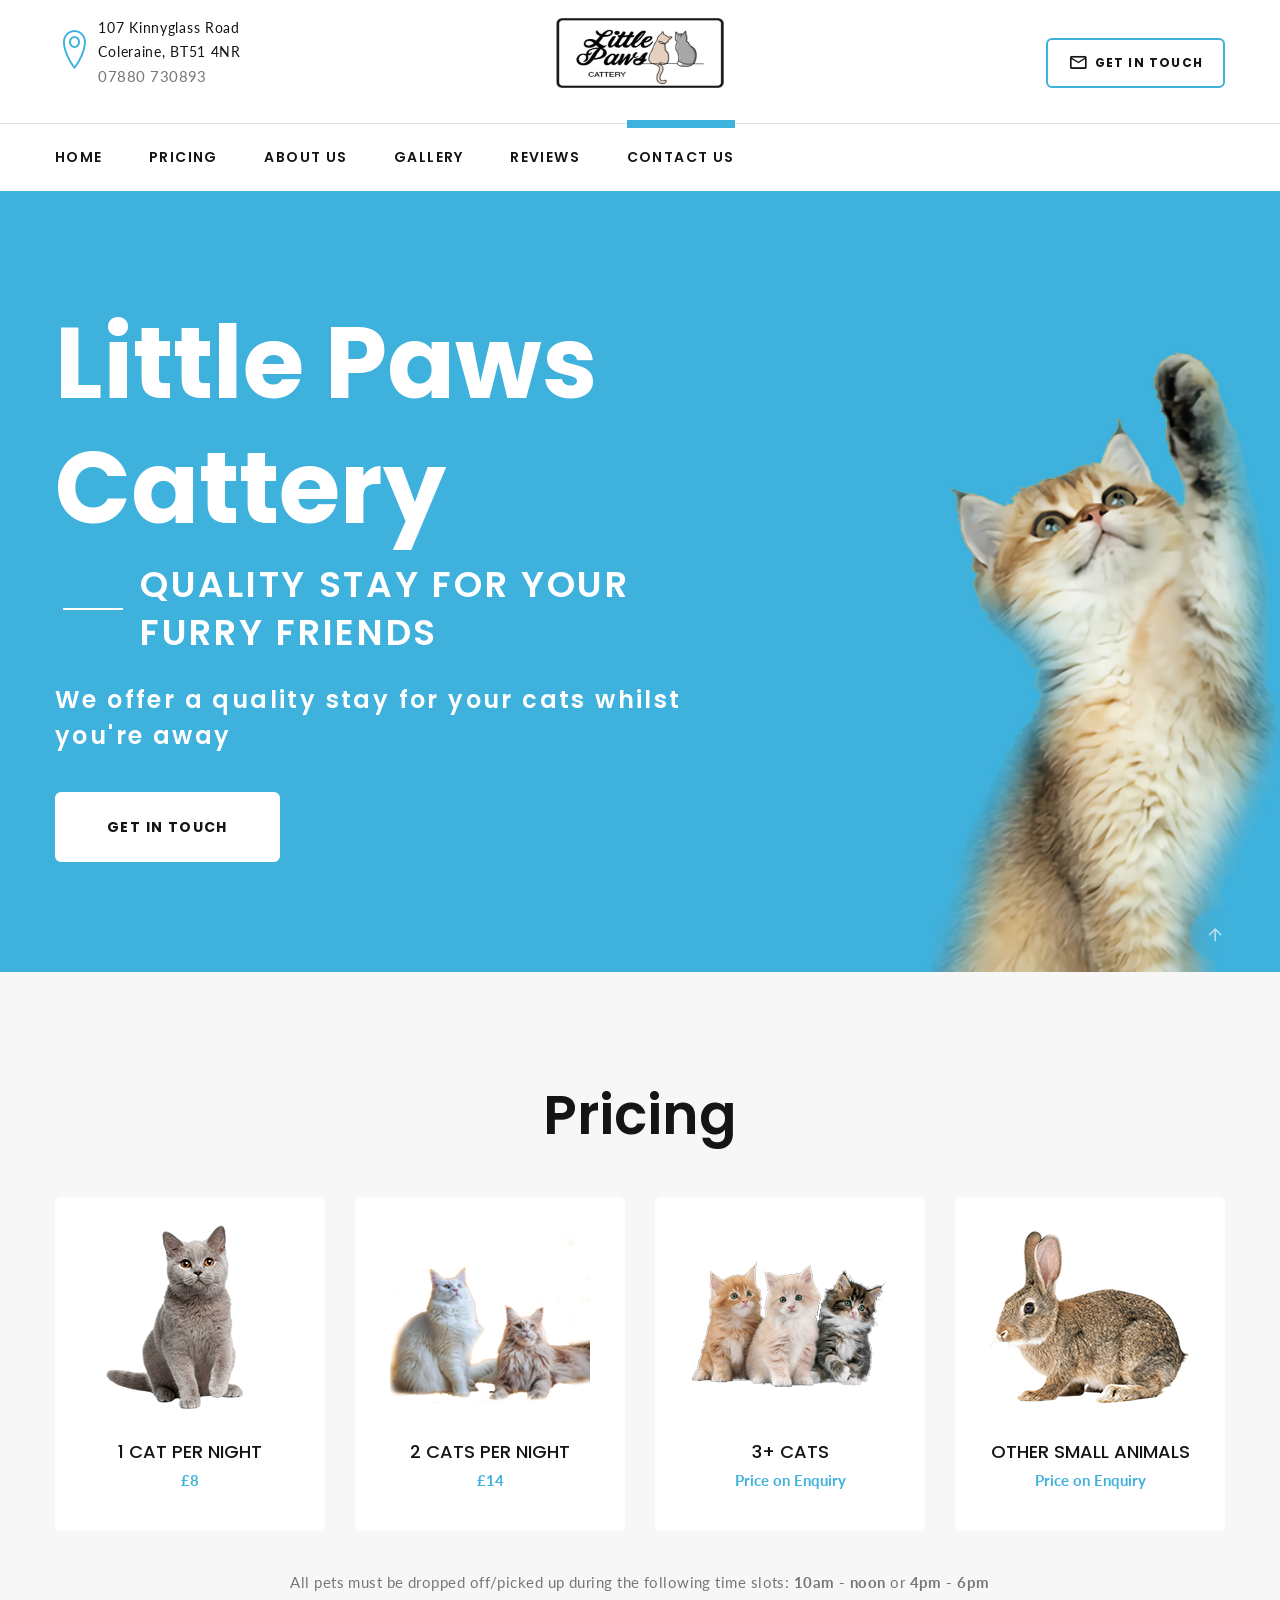
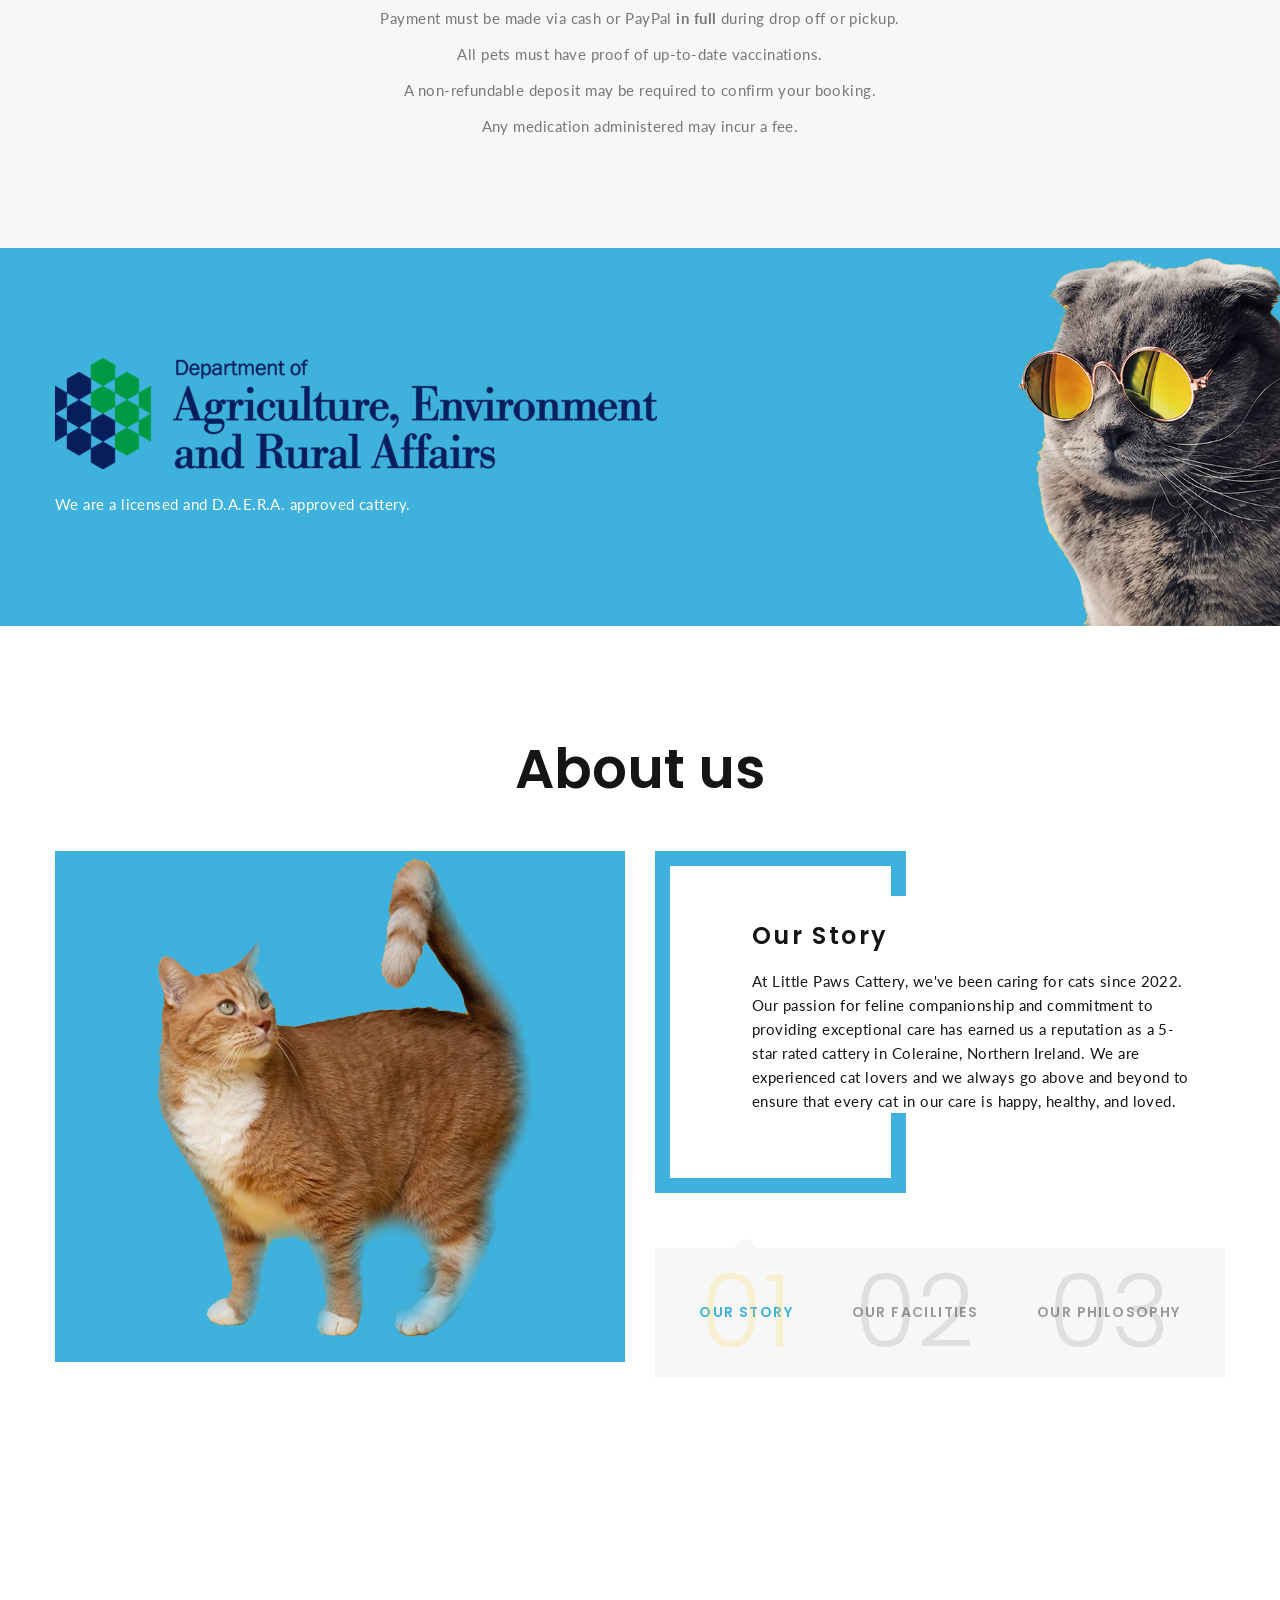
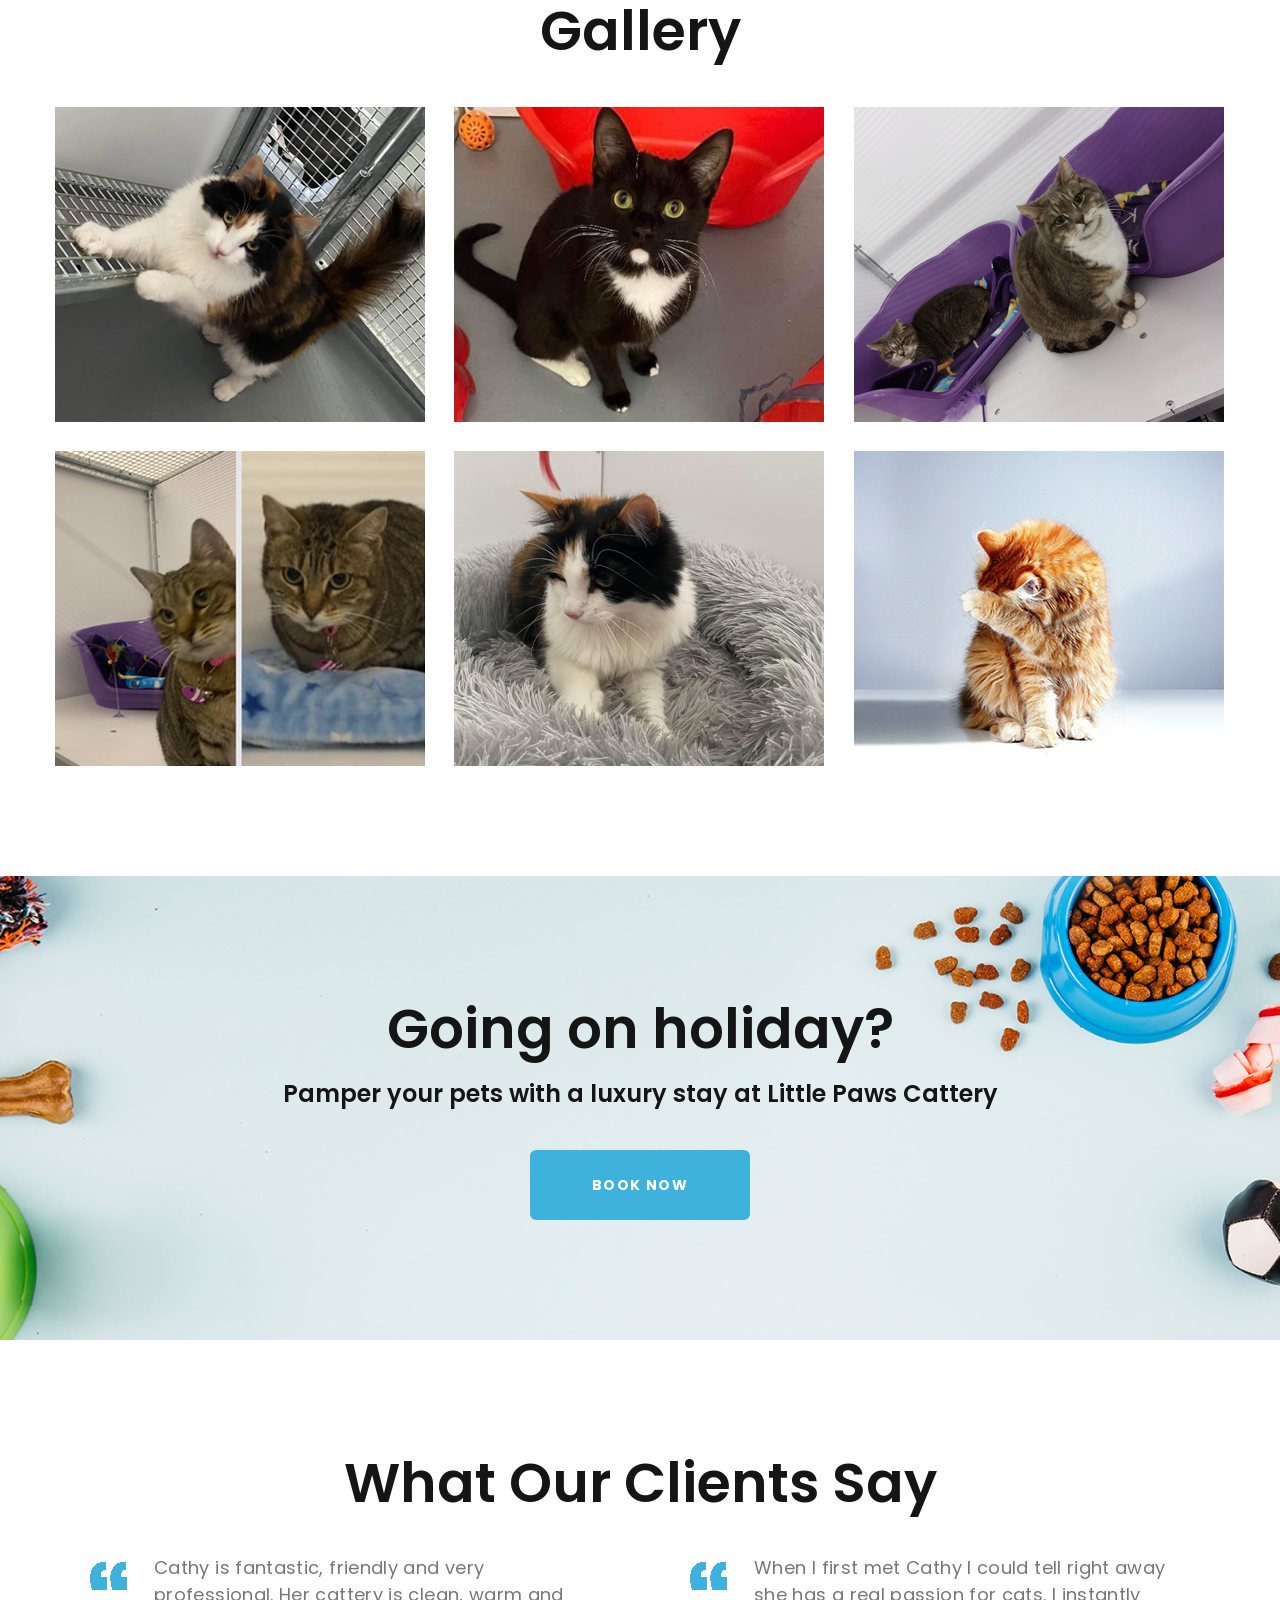
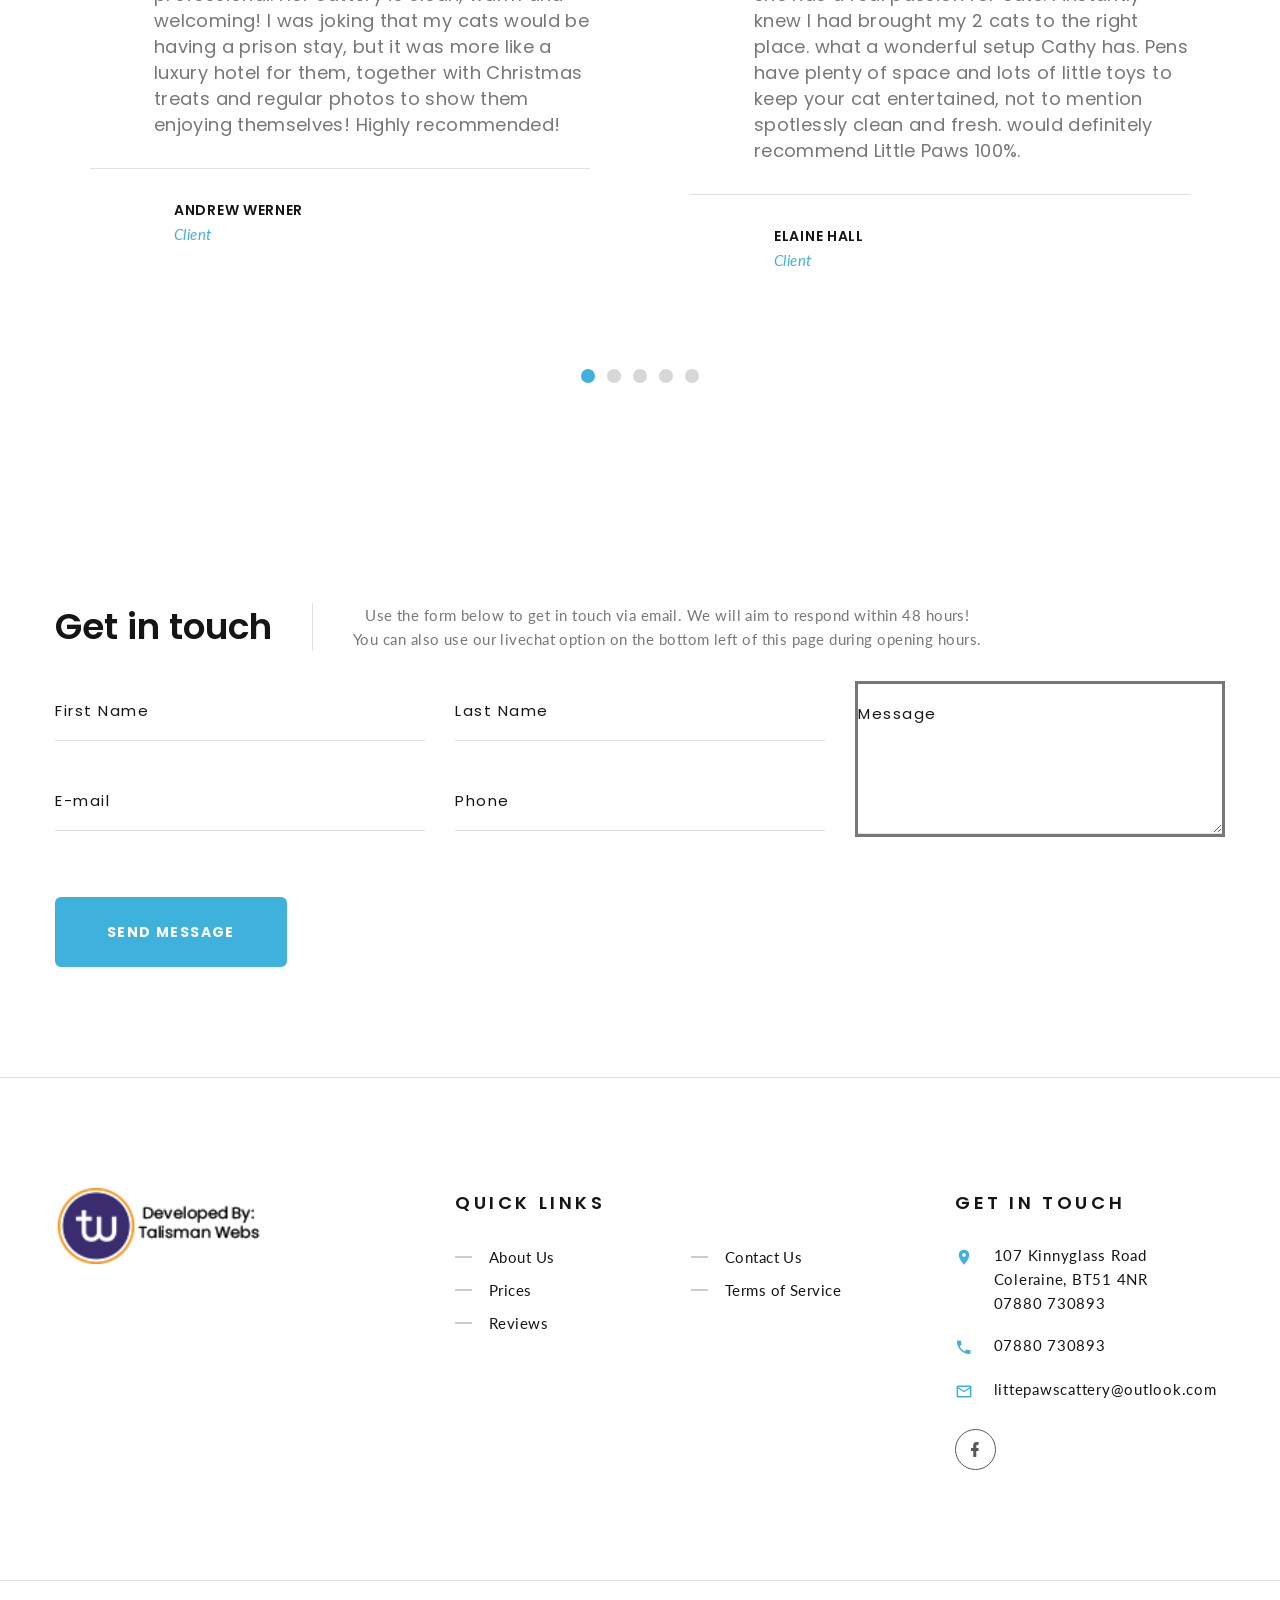
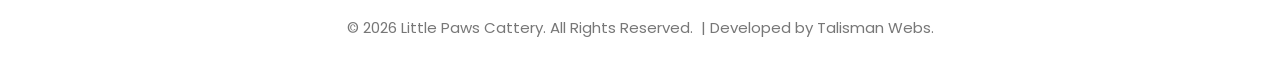
==== index.html @ 8f988a06 "Update 9.3 -Contact form field ID update" ====
<!DOCTYPE html>
<html class="wide wow-animation" lang="en">
  <head>
    
<!-- Google tag (gtag.js) -->
<script async src="https://www.googletagmanager.com/gtag/js?id=G-47FEMDTP4B"></script>
<script>
  window.dataLayer = window.dataLayer || [];
  function gtag(){dataLayer.push(arguments);}
  gtag('js', new Date());

  gtag('config', 'G-47FEMDTP4B');
</script>

    <title>Little Paws Cattery</title>
    <meta charset="utf-8">
    <meta name="viewport" content="width=device-width, height=device-height, initial-scale=1.0">
    <meta http-equiv="X-UA-Compatible" content="IE=edge">
    <link rel="icon" href="images/favicon.ico" type="image/x-icon">
    <link rel="stylesheet" type="text/css" href="//fonts.googleapis.com/css?family=Poppins:300,400,500,600,700,900%7CLato%7CKalam:300,400,700">
    <link rel="stylesheet" href="css/bootstrap.css">
    <link rel="stylesheet" href="css/fonts.css">
    <link rel="stylesheet" href="css/style.css">
  </head>
  <body>
    <div class="preloader">
      <div class="preloader-body">
        <div class="cssload-bell">
          <div class="cssload-circle">
            <div class="cssload-inner"></div>
          </div>
          <div class="cssload-circle">
            <div class="cssload-inner"></div>
          </div>
          <div class="cssload-circle">
            <div class="cssload-inner"></div>
          </div>
          <div class="cssload-circle">
            <div class="cssload-inner"></div>
          </div>
          <div class="cssload-circle">
            <div class="cssload-inner"></div>
          </div>
        </div>
      </div>
    </div>
    <div class="page">
      <!-- Page Header-->
      <header class="section page-header">
        <!-- RD Navbar-->
        <div class="rd-navbar-wrap">
          <nav class="rd-navbar rd-navbar-modern" data-layout="rd-navbar-fixed" data-sm-layout="rd-navbar-fixed" data-md-layout="rd-navbar-fixed" data-md-device-layout="rd-navbar-fixed" data-lg-layout="rd-navbar-static" data-lg-device-layout="rd-navbar-fixed" data-xl-layout="rd-navbar-static" data-xl-device-layout="rd-navbar-static" data-xxl-layout="rd-navbar-static" data-xxl-device-layout="rd-navbar-static" data-lg-stick-up-offset="100px" data-xl-stick-up-offset="120px" data-xxl-stick-up-offset="140px" data-lg-stick-up="true" data-xl-stick-up="true" data-xxl-stick-up="true">
            <div class="rd-navbar-collapse-toggle rd-navbar-fixed-element-1" data-rd-navbar-toggle=".rd-navbar-collapse"><span></span></div>
            <div class="rd-navbar-aside-outer">
              <div class="rd-navbar-aside">
                <div class="rd-navbar-collapse">
                  <div class="contacts-ruth">
                    <div class="unit unit-spacing-xs align-items-center">
                      <div class="unit-left"><span class="linear-icon icon linearicons-map-marker"></span></div>
                      <div class="unit-body"><a href="https://goo.gl/maps/FsLU5NF7rK2Vd9HG6">107 Kinnyglass Road<br/>Coleraine, BT51 4NR</a><br />07880 730893</div>
                    </div>
                  </div><a class="button button-primary-outline button-sm button-icon button-icon-left" href="#contactus"><span class="icon mdi mdi-email-outline icon-size-m"></span>Get in touch</a>
                </div>
                <!-- RD Navbar Panel-->
                <div class="rd-navbar-panel">
                  <!-- RD Navbar Toggle-->
                  <button class="rd-navbar-toggle" data-rd-navbar-toggle=".rd-navbar-nav-wrap"><span></span></button>
                  <!-- RD Navbar Brand-->
                  <div class="rd-navbar-brand"><a class="brand" href="index.html"><img class="brand-logo-dark" src="images/logo-default-336x120.png" alt="" width="168" height="60"/></a>
                  </div>
                </div>
                <div class="rd-navbar-button"><a class="button button-primary-outline button-sm button-icon button-icon-left" href="#contactus"><span class="icon mdi mdi-email-outline icon-size-m"></span>Get in touch</a></div>
              </div>
            </div>
            <div class="rd-navbar-main-outer">
              <div class="rd-navbar-main">
                <div class="rd-navbar-nav-wrap">
                  <!-- RD Navbar Nav-->
                  <ul class="rd-navbar-nav">
                    <li class="rd-nav-item active"><a class="rd-nav-link" href="#">Home</a>
                    </li>
                    <li class="rd-nav-item"><a class="rd-nav-link" href="#pricing">Pricing</a>
                    </li>
                    <li class="rd-nav-item"><a class="rd-nav-link" href="#aboutus">About Us</a>
                    </li>
                    <li class="rd-nav-item"><a class="rd-nav-link" href="#gallery">Gallery</a>
                    </li>
                    <li class="rd-nav-item"><a class="rd-nav-link" href="#reviews">Reviews</a>
                    </li>
                    <li class="rd-nav-item"><a class="rd-nav-link" href="#contactus">Contact Us</a>
                    </li>
                  </ul>
                </div>
              </div>
            </div>
          </nav>
        </div>
      </header>
      <!-- Main screen-->
      <section class="section section-xxl bg-primary context-dark bg-position-1 bg-ovrlay" style="background-image: url('images/home-bg-1.jpg')" id="home">
        <div class="container">
          <div class="row justify-content-start">
            <div class="col-xl-7 col-md-8 text-start">
              <h1 class="lt-spacing-normal" data-caption-animate="fadeInLeft" data-caption-delay="100">Little Paws Cattery</h1>
              <h3 class="lt-spacing-75 offset-top-10 text-transform-uppercase heading-devider">Quality stay for your furry friends</h3>
              <h4 class="lt-spacing-100 offset-top-25 fw-regular" data-caption-animate="fadeInLeft" data-caption-delay="400">We offer a quality stay for your cats whilst you're away</h4>
              <div class="button-wrap" data-caption-animate="fadeInLeft" data-caption-delay="550"><a class="button button-lg button-primary" href="#contactus">Get In Touch</a></div>
            </div>
          </div>
        </div>
      </section>
      <!-- New products-->
      <!-- <section class="section section-xl section-last bg-gray-1" id="services">
        <div class="container">
          <h2 class="inset-sm-20 inset-xl-50">What we offer</h2>
          <div class="row row-50">
            <div class="col-sm-6 col-md-4">
              <article class="box-icon-classic text-sm-left">
                <div class="unit flex-column flex-sm-row flex-md-column flex-xl-row">
                  <div class="unit-left">
                    <div class="box-icon-classic-icon"><img src="images/icon-01-50x50.png" alt="" width="50" height="50"/>
                    </div>
                  </div>
                  <div class="unit-body">
                    <h4 class="box-icon-classic-title"><a href="#">Service 1</a></h4>
                    <p class="box-icon-classic-text">The description for this service will be placed in here.</p>
                  </div>
                </div>
              </article>
            </div>
            <div class="col-sm-6 col-md-4">
              <article class="box-icon-classic text-sm-left">
                <div class="unit flex-column flex-sm-row flex-md-column flex-xl-row">
                  <div class="unit-left">
                    <div class="box-icon-classic-icon"><img src="images/icon-02-50x42.png" alt="" width="50" height="42"/>
                    </div>
                  </div>
                  <div class="unit-body">
                    <h4 class="box-icon-classic-title"><a href="#">Service 2</a></h4>
                    <p class="box-icon-classic-text">The description for this service will be placed in here.</p>
                  </div>
                </div>
              </article>
            </div>
            <div class="col-sm-6 col-md-4">
              <article class="box-icon-classic text-sm-left">
                <div class="unit flex-column flex-sm-row flex-md-column flex-xl-row">
                  <div class="unit-left">
                    <div class="box-icon-classic-icon"><img src="images/icon-03-48x50.png" alt="" width="48" height="50"/>
                    </div>
                  </div>
                  <div class="unit-body">
                    <h4 class="box-icon-classic-title"><a href="#">Service 3</a></h4>
                    <p class="box-icon-classic-text">The description for this service will be placed in here.</p>
                  </div>
                </div>
              </article>
            </div>
            <div class="col-sm-6 col-md-4">
              <article class="box-icon-classic text-sm-left">
                <div class="unit flex-column flex-sm-row flex-md-column flex-xl-row">
                  <div class="unit-left">
                    <div class="box-icon-classic-icon"><img src="images/icon-04-42x50.png" alt="" width="42" height="50"/>
                    </div>
                  </div>
                  <div class="unit-body">
                    <h4 class="box-icon-classic-title"><a href="#">Service 4</a></h4>
                    <p class="box-icon-classic-text">The description for this service will be placed in here.</p>
                  </div>
                </div>
              </article>
            </div>
            <div class="col-sm-6 col-md-4">
              <article class="box-icon-classic text-sm-left">
                <div class="unit flex-column flex-sm-row flex-md-column flex-xl-row">
                  <div class="unit-left">
                    <div class="box-icon-classic-icon"><img src="images/icon-05-42x50.png" alt="" width="42" height="50"/>
                    </div>
                  </div>
                  <div class="unit-body">
                    <h4 class="box-icon-classic-title"><a href="#">Service 5</a></h4>
                    <p class="box-icon-classic-text">The description for this service will be placed in here.</p>
                  </div>
                </div>
              </article>
            </div>
            <div class="col-sm-6 col-md-4">
              <article class="box-icon-classic text-sm-left">
                <div class="unit flex-column flex-sm-row flex-md-column flex-xl-row">
                  <div class="unit-left">
                    <div class="box-icon-classic-icon"><img src="images/icon-06-50x44.png" alt="" width="50" height="44"/>
                    </div>
                  </div>
                  <div class="unit-body">
                    <h4 class="box-icon-classic-title"><a href="#">Service 6</a></h4>
                    <p class="box-icon-classic-text">The description for this service will be placed in here.</p>
                  </div>
                </div>
              </article>
            </div>
          </div>
        </div>
      </section> -->
      <section class="section section-xxl bg-gray-1" id="pricing">
        <div class="container">
          <h2 class="wow fadeScale">Pricing</h2>
          <!-- Owl Carousel-->
          <div class="owl-carousel owl-style-9" data-items="1" data-sm-items="2" data-md-items="3" data-lg-items="4" data-margin="30" data-dots="true">
            <!-- Product-->
            <article class="product">
              <div class="product-body">
                <div class="product-figure"><img src="images/product-01-200x200.png" alt="" width="200" height="200"/>
                </div>
                <h5 class="product-title"><a href="single-product.html">1 Cat Per Night</a></h5>
                <div class="product-price-wrap">
                  <div class="product-price">£8
                  </div>
                </div>
               </div>
              <!--  <span class="product-badge product-badge-sale">Sale</span> -->
              <div class="product-button-wrap">
                <div class="product-button"><a class="" href="#contactus">Get In Touch</a></div>
              </div>
            </article>
            <!-- Product-->
            <article class="product">
              <div class="product-body">
                <div class="product-figure"><img src="images/product-2.png" alt="" width="200" height="200"/>
                </div>
                <h5 class="product-title"><a href="single-product.html">2 Cats Per Night</a></h5>
                <div class="product-price-wrap">
                  <div class="product-price">£14</div>
                </div>
              </div>
              <div class="product-button-wrap">
                <div class="product-button"><a class="" href="#contactus">Get In Touch</a></div>
              </div>
            </article>
            <!-- Product-->
            <article class="product">
              <div class="product-body">
                <div class="product-figure"><img src="images/product-03-200x200.png" alt="" width="200" height="200"/>
                </div>
                <h5 class="product-title"><a href="single-product.html">3+ Cats</a></h5>
                <div class="product-price-wrap">
                  <div class="product-price">Price on Enquiry</div>
                </div>
              </div>
              <div class="product-button-wrap">
                <div class="product-button"><a class="" href="#contactus">Get In Touch</a></div>
              </div>
            </article>
            <!-- Product-->
            <article class="product">
              <div class="product-body">
                <div class="product-figure"><img src="images/product-04-200x200.png" alt="" width="200" height="200"/>
                </div>
                <h5 class="product-title"><a href="single-product.html">Other Small Animals</a></h5>
                <div class="product-price-wrap">
                  <div class="product-price">Price on Enquiry</div>
                </div>
              </div>
              <div class="product-button-wrap">
                <div class="product-button"><a class="" href="#contactus">Get In Touch</a></div>
              </div>
            </article>
          </div>
        </div>
        <br>
        <p>All pets must be dropped off/picked up during the following time slots: <strong>10am - noon</strong> or <strong>4pm - 6pm</strong></p>
        <p>Payment must be made via cash or PayPal <strong>in full</strong> during drop off or pickup.</p>
        <p>All pets must have proof of up-to-date vaccinations.</p>
        <p>A non-refundable deposit may be required to confirm your booking.</p>
        <p>Any medication administered may incur a fee.</p>
      </section>
      <!-- CTA-->
      <section class="section section-xxl bg-primary context-dark bg-position-2 text-start" style="background-image: url('images/bg-cta.jpg')">
        <div class="container">
          <div class="row">
            <div class="col-md-7">
              <h2 class="wow fadeInRight"><img src="images/DAERA.png"></h2>
              <h4 class="wow fadeInRight" data-wow-delay=".1s"></h4>
              <p class="wow fadeInRight" data-wow-delay=".2s">We are a licensed and D.A.E.R.A. approved cattery.</p><!--<a class="button button-lg button-primary button-zakaria wow fadeInUp" href="shop-list.html">Shop now</a>-->
            </div>
          </div>
        </div>
      </section>

      <!-- About Us-->
      <section class="section section-xl bg-default" id="aboutus">
        <div class="container">
          <h2 class="wow fadeScale">About us</h2>
          <div class="row row-30 row-lg justify-content-center">
            <div class="col-sm-8 col-md-7 col-lg-6 wow fadeInLeft"><img src="images/about-4-570x511.jpg" alt="" width="570" height="511"/>
            </div>
            <div class="col-md-10 col-lg-6 wow fadeInRight">
              <!-- Bootstrap tabs-->
              <div class="tabs-custom tabs-jean" id="tabs-1">
                <!-- Tab panes-->
                <div class="tab-content">
                  <div class="tab-pane fade show active" id="tabs-1-1">
                    <div class="box-info-creative">
                      <h4 class="box-info-creative-title"><a href="#">Our Story</a></h4>
                      <div class="box-info-creative-text">At Little Paws Cattery, we've been caring for cats since 2022. 
                        Our passion for feline companionship and commitment to providing exceptional care has earned us a reputation as a 5-star rated cattery in Coleraine, Northern Ireland. 
                        We are experienced cat lovers and we always go above and beyond to ensure that every cat in our care is happy, healthy, and loved.</div>
                    </div>
                  </div>
                  <div class="tab-pane fade" id="tabs-1-2">
                    <div class="box-info-creative">
                      <h4 class="box-info-creative-title"><a href="#">Our Facilities</a></h4>
                      <div class="box-info-creative-text">Our cattery boasts top-notch facilities that provide a comfortable and safe environment for your feline friends. 
                        We have full-sized walk-in pens which provide a safe and secure area for your pets. 
                        We also maintain a strict cleaning and disinfection regimen to ensure the health and wellbeing of all our guests.</div>
                    </div>
                  </div>
                  <div class="tab-pane fade" id="tabs-1-3">
                    <div class="box-info-creative">
                      <h4 class="box-info-creative-title"><a href="#">Our Philosophy</a></h4>
                      <div class="box-info-creative-text">At Little Paws Cattery, we believe that every cat deserves the best care possible. 
                        That's why we strive to provide a stress-free, comfortable, and enjoyable experience for every cat in our care. 
                        We believe that cats thrive on individual attention and affection, and we make sure to give each and every cat the love and attention they need to feel at home. 
                        Our philosophy is simple: happy cats make happy owners.</div>
                    </div>
                  </div>
                </div>
                <!-- Nav tabs-->
                <div class="nav-tabs-wrap">
                  <ul class="nav nav-tabs">
                    <li class="nav-item" role="presentation"><a class="nav-link active" href="#tabs-1-1" data-bs-toggle="tab">Our Story</a></li>
                    <li class="nav-item" role="presentation"><a class="nav-link" href="#tabs-1-2" data-bs-toggle="tab">Our Facilities</a></li>
                    <li class="nav-item" role="presentation"><a class="nav-link" href="#tabs-1-3" data-bs-toggle="tab">Our Philosophy</a></li>
                  </ul>
                </div>
              </div>
            </div>
          </div>
        </div>
      </section>
      <!-- Gallery-->
      <section class="section section-xl bg-default" id="gallery">
        <h2 class="wow fadeScale">Gallery</h2>
        <div class="container isotope-wrap">
          
          <div class="row row-30 isotope" data-lightgallery="group">
            <div class="col-sm-6 col-lg-4 isotope-item" data-filter="Type 2">
              <!-- Thumbnail Classic-->
              <article class="thumbnail-classic">
                <div class="thumbnail-classic-figure"><img src="images/grid-gallery-1-370x315.jpg" alt="" width="370" height="315"/>
                </div>
                <div class="thumbnail-classic-caption">
                  <div>
                    <h5 class="thumbnail-classic-title"><a href="single-product.html">View Fullsize</a></h5>
                    <div class="thumbnail-classic-button-wrap">
                      <div class="thumbnail-classic-button"><a class="button button-secondary button-zakaria fl-bigmug-line-search74" href="images/grid-gallery-1-1200x800-original.jpg" data-lightgallery="item"><img src="images/grid-gallery-1-370x315.jpg" alt="" width="370" height="315"/></a></div>
                    </div>
                  </div>
                </div>
              </article>
            </div>
            <div class="col-sm-6 col-lg-4 isotope-item" data-filter="Type 1">
              <!-- Thumbnail Classic-->
              <article class="thumbnail-classic">
                <div class="thumbnail-classic-figure"><img src="images/grid-gallery-2-370x315.jpg" alt="" width="370" height="315"/>
                </div>
                <div class="thumbnail-classic-caption">
                  <div>
                    <h5 class="thumbnail-classic-title"><a href="single-product.html">View Fullsize</a></h5>
                    <div class="thumbnail-classic-button-wrap">
                      <div class="thumbnail-classic-button"><a class="button button-secondary button-zakaria fl-bigmug-line-search74" href="images/grid-gallery-2-1200x800-original.jpg" data-lightgallery="item"><img src="images/grid-gallery-2-370x315.jpg" alt="" width="370" height="315"/></a></div>
                    </div>
                  </div>
                </div>
              </article>
            </div>
            <div class="col-sm-6 col-lg-4 isotope-item" data-filter="Type 1">
              <!-- Thumbnail Classic-->
              <article class="thumbnail-classic">
                <div class="thumbnail-classic-figure"><img src="images/grid-gallery-3-370x315.jpg" alt="" width="370" height="315"/>
                </div>
                <div class="thumbnail-classic-caption">
                  <div>
                    <h5 class="thumbnail-classic-title"><a href="single-product.html">View Fullsize</a></h5>
                    <div class="thumbnail-classic-button-wrap">
                      <div class="thumbnail-classic-button"><a class="button button-secondary button-zakaria fl-bigmug-line-search74" href="images/grid-gallery-3-1200x800-original.jpg" data-lightgallery="item"><img src="images/grid-gallery-3-370x315.jpg" alt="" width="370" height="315"/></a></div>
                    </div>
                  </div>
                </div>
              </article>
            </div>
            <div class="col-sm-6 col-lg-4 isotope-item" data-filter="Type 1">
              <!-- Thumbnail Classic-->
              <article class="thumbnail-classic">
                <div class="thumbnail-classic-figure"><img src="images/grid-gallery-4-370x315.jpg" alt="" width="370" height="315"/>
                </div>
                <div class="thumbnail-classic-caption">
                  <div>
                    <h5 class="thumbnail-classic-title"><a href="single-product.html">View Fullsize</a></h5>
                    <div class="thumbnail-classic-button-wrap">
                      <div class="thumbnail-classic-button"><a class="button button-secondary button-zakaria fl-bigmug-line-search74" href="images/grid-gallery-4-1200x800-original.jpg" data-lightgallery="item"><img src="images/grid-gallery-4-370x315.jpg" alt="" width="370" height="315"/></a></div>
                    </div>
                  </div>
                </div>
              </article>
            </div>
            <div class="col-sm-6 col-lg-4 isotope-item" data-filter="Type 1">
              <!-- Thumbnail Classic-->
              <article class="thumbnail-classic">
                <div class="thumbnail-classic-figure"><img src="images/grid-gallery-5-370x315.jpg" alt="" width="370" height="315"/>
                </div>
                <div class="thumbnail-classic-caption">
                  <div>
                    <h5 class="thumbnail-classic-title"><a href="single-product.html">View Fullsize</a></h5>
                    <div class="thumbnail-classic-button-wrap">
                      <div class="thumbnail-classic-button"><a class="button button-secondary button-zakaria fl-bigmug-line-search74" href="images/grid-gallery-5-800x1200-original.jpg" data-lightgallery="item"><img src="images/grid-gallery-5-370x315.jpg" alt="" width="370" height="315"/></a></div>
                    </div>
                  </div>
                </div>
              </article>
            </div>
            <div class="col-sm-6 col-lg-4 isotope-item" data-filter="Type 2">
              <!-- Thumbnail Classic-->
              <article class="thumbnail-classic">
                <div class="thumbnail-classic-figure"><img src="images/grid-gallery-6-370x315.jpg" alt="" width="370" height="315"/>
                </div>
                <div class="thumbnail-classic-caption">
                  <div>
                    <h5 class="thumbnail-classic-title"><a href="single-product.html">View Fullsize</a></h5>
                    <div class="thumbnail-classic-button-wrap">
                      <div class="thumbnail-classic-button"><a class="button button-secondary button-zakaria fl-bigmug-line-search74" href="images/grid-gallery-6-1200x800-original.jpg" data-lightgallery="item"><img src="images/grid-gallery-6-370x315.jpg" alt="" width="370" height="315"/></a></div>
                    </div>
                  </div>
                </div>
              </article>
            </div>
            <div class="col-1"></div>
          </div>
        </div>
      </section>
      <!-- CTA 2-->
      <section class="section section-xxl section-inset-1 bg-image" style="background-image: url(images/bg-cta-1.jpg);">
        <div class="container box-cta">
          <h2 class="wow fadeInDown">Going on holiday?</h2>
          <h4 class="wow fadeScale">Pamper your pets with a luxury stay at Little Paws Cattery</h4><a class="button button-lg button-primary wow fadeInUp btn-one" href="#contactus">Book Now</a>
        </div>
      </section>
      <!-- Out Clients-->
      <section class="section section-xxl bg-default" id="reviews">
        <div class="container">
          <h2 class="wow fadeScale">What Our Clients Say</h2>
          <!-- Owl Carousel-->
          <div class="owl-carousel owl-style-11" data-items="1" data-sm-items="2" data-margin="30" data-dots="true" data-autoplay="false">
            <!-- Quote Carly-->
            <article class="quote-carly quote-carly-1">
              <div class="quote-carly-text"><img class="quote-carly-icon" src="images/quote-37x29.png" alt="" width="37" height="29"/>
                <div class="q">Cathy is fantastic, friendly and very professional. Her cattery is clean, warm and welcoming! I was joking that my cats would be having a prison stay, but it was more like a luxury hotel for them, together with Christmas treats and regular photos to show them enjoying themselves! Highly recommended!</div>
              </div>
              <div class="quote-carly-footer">
                <div class="unit unit-spacing-sm flex-column flex-md-row align-items-center">
                  <div class="unit-left">
                  </div>
                  <div class="unit-body">
                    <div class="quote-carly-author">Andrew Werner</div>
                    <div class="quote-carly-status">Client</div>
                  </div>
                </div>
              </div>
            </article>
            <!-- Quote Carly-->
            <article class="quote-carly quote-carly-1">
              <div class="quote-carly-text"><img class="quote-carly-icon" src="images/quote-37x29.png" alt="" width="37" height="29"/>
                <div class="q">When I first met Cathy I could tell right away she has a real passion for cats. I instantly knew I had brought my 2 cats to the right place. what a wonderful setup Cathy has. Pens have plenty of space and lots of little toys to keep your cat entertained, not to mention spotlessly clean and fresh. would definitely recommend Little Paws 100%.</div>
              </div>
              <div class="quote-carly-footer">
                <div class="unit unit-spacing-sm flex-column flex-md-row align-items-center">
                  <div class="unit-left">
                  </div>
                  <div class="unit-body">
                    <div class="quote-carly-author">Elaine Hall</div>
                    <div class="quote-carly-status">Client</div>
                  </div>
                </div>
              </div>
            </article>
            <!-- Quote Carly-->
            <article class="quote-carly quote-carly-1">
              <div class="quote-carly-text"><img class="quote-carly-icon" src="images/quote-37x29.png" alt="" width="37" height="29"/>
                <div class="q">Missy had an absolutely amazing time at Cathy’s. Thankyou so much for taking good care of him. Can definitely recommend Little Paws Cattery 5 star ⭐️ xx</div>
              </div>
              <div class="quote-carly-footer">
                <div class="unit unit-spacing-sm flex-column flex-md-row align-items-center">
                  <div class="unit-left">
                  </div>
                  <div class="unit-body">
                    <div class="quote-carly-author">Laura Haveron</div>
                    <div class="quote-carly-status">Client</div>
                  </div>
                </div>
              </div>
            </article>
            <!-- Quote Carly-->
            <article class="quote-carly quote-carly-1">
              <div class="quote-carly-text"><img class="quote-carly-icon" src="images/quote-37x29.png" alt="" width="37" height="29"/>
                <div class="q">Our little Izzy diva spent a week getting spoilt and pampered with Cathy….& helpers! Great set up & Cathy kept us informed what Izzy was up to while we were away which was very reassuring. First class service! 😻</div>
              </div>
              <div class="quote-carly-footer">
                <div class="unit unit-spacing-sm flex-column flex-md-row align-items-center">
                  <div class="unit-left">
                  </div>
                  <div class="unit-body">
                    <div class="quote-carly-author">Jenny Welsh</div>
                    <div class="quote-carly-status">Client</div>
                  </div>
                </div>
              </div>
            </article>
            <article class="quote-carly quote-carly-1">
              <div class="quote-carly-text"><img class="quote-carly-icon" src="images/quote-37x29.png" alt="" width="37" height="29"/>
                <div class="q">Cathy looked after our Harvey like he was one of her own. She constantly reassured me that he was fine when we were away on holiday and sent through lovely photos. This is a fantastic cattery and I would highly recommend Little Paws Cattery if you are going away. Amazing, and it’s good to know they are in great care! 🐈‍⬛💕
                </div>
              </div>
              <div class="quote-carly-footer">
                <div class="unit unit-spacing-sm flex-column flex-md-row align-items-center">
                  <div class="unit-left">
                  </div>
                  <div class="unit-body">
                    <div class="quote-carly-author">LJ Parkhill</div>
                    <div class="quote-carly-status">Client</div>
                  </div>
                </div>
              </div>
            </article>
            <article class="quote-carly quote-carly-1">
              <div class="quote-carly-text"><img class="quote-carly-icon" src="images/quote-37x29.png" alt="" width="37" height="29"/>
                <div class="q">Our baby spent the week with Cathy 🤍spoilt rotten, and loved her time. Was lovely to get pictures of her when we were away Thanks again ✨xx</div>
              </div>
              <div class="quote-carly-footer">
                <div class="unit unit-spacing-sm flex-column flex-md-row align-items-center">
                  <div class="unit-left">
                  </div>
                  <div class="unit-body">
                    <div class="quote-carly-author">Nicole Jayne</div>
                    <div class="quote-carly-status">Client</div>
                  </div>
                </div>
              </div>
            </article>
            <article class="quote-carly quote-carly-1">
              <div class="quote-carly-text"><img class="quote-carly-icon" src="images/quote-37x29.png" alt="" width="37" height="29"/>
                <div class="q">My two fur babies had their holidays with Cathy at little paws,  a perfect home from home! Wouldn’t hesitate to book again or recommend 😻😻😻</div>
              </div>
              <div class="quote-carly-footer">
                <div class="unit unit-spacing-sm flex-column flex-md-row align-items-center">
                  <div class="unit-left">
                  </div>
                  <div class="unit-body">
                    <div class="quote-carly-author">Emma Davis</div>
                    <div class="quote-carly-status">Client</div>
                  </div>
                </div>
              </div>
            </article>
            <article class="quote-carly quote-carly-1">
              <div class="quote-carly-text"><img class="quote-carly-icon" src="images/quote-37x29.png" alt="" width="37" height="29"/>
                <div class="q">Cathy looked after my 2 cats while I was away on holiday and what a fab time they had! 🥰Cathy sent me loads of pics of them so I knew they were okay and she has a lovely wee space where the cats stay. She clearly knows a lot about cats which made me feel so at ease as it’s the first time I’d ever left them! Defo would recommend Little Paws and my girls will 100% be coming here when I’m next away! Thank you Cathy 😁 xx</div>
              </div>
              <div class="quote-carly-footer">
                <div class="unit unit-spacing-sm flex-column flex-md-row align-items-center">
                  <div class="unit-left">
                  </div>
                  <div class="unit-body">
                    <div class="quote-carly-author">Ellie Adams</div>
                    <div class="quote-carly-status">Client</div>
                  </div>
                </div>
              </div>
            </article>
            <article class="quote-carly quote-carly-1">
              <div class="quote-carly-text"><img class="quote-carly-icon" src="images/quote-37x29.png" alt="" width="37" height="29"/>
                <div class="q">Our big man Pirelli stayed with Cathy for five days. He was spoiled rotten with loads of cuddles and treats. We got updates and photos daily. I would highly recommend Little Paws Cattery as Cathy offers a fantastic service. ❤️🐈‍⬛❤️</div>
              </div>
              <div class="quote-carly-footer">
                <div class="unit unit-spacing-sm flex-column flex-md-row align-items-center">
                  <div class="unit-left">
                  </div>
                  <div class="unit-body">
                    <div class="quote-carly-author">Sharon Williams</div>
                    <div class="quote-carly-status">Client</div>
                  </div>
                </div>
              </div>
            </article>
          </div>
        </div>
      </section>
      <!-- Get in touch-->
      <section class="section section-xl bg-default text-md-left" id="contactus">
        <div class="container">
          <div class="title-classic">
            <h3 class="title-classic-title">Get in touch</h3>
            <p class="title-classic-subtitle"> Use the form below to get in touch via email. We will aim to respond within 48 hours! <br class="d-none d-lg-block"> You can 
            also use our livechat option on the bottom left of this page during opening hours.</p>
          </div>
          <form class="rd-form rd-mailform" data-form-output="form-output-global" data-form-type="contact" name="Contact Form" data-netlify="true" netlify-honeypot="bot-field" action="">
            <div class="row row-20 row-md-30">
              <div class="col-lg-8">
                <div class="row row-20 row-md-30">
                  <div class="col-sm-6">
                    <div class="form-wrap">
                      <input class="form-input" id="contact-first-name-2" type="text" name="name" data-constraints="@Required"/>
                      <label class="form-label" for="contact-first-name-2">First Name</label>
                    </div>
                  </div>
                  <p style="display:none">
                    <label>
                      Don’t fill this out if you’re human: <input name="bot-field" />
                    </label>
                  </p>
                  <div class="col-sm-6">
                    <div class="form-wrap">
                      <input class="form-input" id="contact-last-name-2" type="text" name="Name" data-constraints="@Required"/>
                      <label class="form-label" for="contact-last-name-2">Last Name</label>
                    </div>
                  </div>
                  <div class="col-sm-6">
                    <div class="form-wrap">
                      <input class="form-input" id="contact-email-2" type="email" name="Email" data-constraints="@Email @Required"/>
                      <label class="form-label" for="contact-email-2">E-mail</label>
                    </div>
                  </div>
                  <div class="col-sm-6">
                    <div class="form-wrap">
                      <input class="form-input" id="contact-phone-2" type="text" name="Phone" data-constraints="@Numeric"/>
                      <label class="form-label" for="contact-phone-2">Phone</label>
                    </div>
                  </div>
                </div>
              </div>
              <div class="col-lg-4">
                <div class="form-wrap" style="border-style:solid;">
                  <label class="form-label" for="contact-message-2">Message</label>
                  <textarea class="form-input textarea-lg" id="contact-message-2" name="Message" data-constraints="@Required"></textarea>
                </div>
              </div>
            </div>
            <button class="button button-lg button-primary button-zakaria" type="submit">Send Message</button>
          </form>
        </div>
      </section>
      <!-- Page Footer-->
      <footer class="section footer-modern">
        <div class="footer-modern-body section-xl">
          <div class="container">
            <div class="row row-40 row-md-50 justify-content-xl-between">
              <div class="col-md-10 col-lg-3 col-xl-4 wow fadeInRight">
                <div class="inset-xl-right-70">
                  <a href="https://www.talismanwebs.co.uk"><img src="images/talismanwebs.png" height="70%" width="70%" /></a>
                  <!-- <div class="row row-10 gutters-10" data-lightgallery="group">
                    
                    <div class="col-4 col-sm-2 col-lg-4">
                    <a class="thumbnail-minimal" href="images/footer-gallery-1-800x1200-original.jpg" data-lightgallery="item"><img src="images/grid-gallery-1-178x178.jpg" alt="" width="178" height="178"/></a>
                    </div>
                    <div class="col-4 col-sm-2 col-lg-4">
                    <a class="thumbnail-minimal" href="images/footer-gallery-2-800x1200-original.jpg" data-lightgallery="item"><img src="images/grid-gallery-2-178x178.jpg" alt="" width="178" height="178"/></a>
                    </div>
                    <div class="col-4 col-sm-2 col-lg-4">
                    <a class="thumbnail-minimal" href="images/footer-gallery-3-800x1200-original.jpg" data-lightgallery="item"><img src="images/grid-gallery-3-178x178.jpg" alt="" width="178" height="178"/></a>
                    </div>
                    <div class="col-4 col-sm-2 col-lg-4">
                    <a class="thumbnail-minimal" href="images/footer-gallery-4-1200x800-original.jpg" data-lightgallery="item"><img src="images/grid-gallery-4-178x178.jpg" alt="" width="178" height="178"/></a>
                    </div>
                    <div class="col-4 col-sm-2 col-lg-4">
                    <a class="thumbnail-minimal" href="images/footer-gallery-5-1200x800-original.jpg" data-lightgallery="item"><img src="images/grid-gallery-5-178x178.jpg" alt="" width="178" height="178"/></a>
                    </div>
                    <div class="col-4 col-sm-2 col-lg-4">
                    <a class="thumbnail-minimal" href="images/footer-gallery-6-1200x800-original.jpg" data-lightgallery="item"><img src="images/grid-gallery-6-178x178.jpg" alt="" width="178" height="178"/></a>
                    </div>
                  </div> -->
                </div>
              </div>
              <div class="col-sm-6 col-md-7 col-lg-5 wow fadeInRight" data-wow-delay=".1s">
                <h5 class="footer-modern-title">Quick Links</h5>
                <ul class="footer-modern-list footer-modern-list-2 d-sm-inline-block d-md-block">
                  <li><a href="#aboutus">About Us</a></li>
                  <li><a href="#prices">Prices</a></li>
                  <li><a href="#reviews">Reviews</a></li>
                  <li><a href="#contactus">Contact Us</a></li>
                  <li><a href="tos.html">Terms of Service</a></li>
                </ul>
              </div>
              <div class="col-sm-6 col-md-5 col-lg-4 col-xl-3 wow fadeInRight" data-wow-delay=".2s">
                <h5 class="footer-modern-title">Get in touch</h5>
                <ul class="contacts-creative">
                  <li>
                    <div class="unit unit-spacing-sm flex-column flex-md-row">
                      <div class="unit-left"><span class="icon mdi mdi-map-marker linear-icon"></span></div>
                      <div class="unit-body"><a href="https://goo.gl/maps/FsLU5NF7rK2Vd9HG6">107 Kinnyglass Road<br/>Coleraine, BT51 4NR</a><br />07880 730893</a></div>
                    </div>
                  </li>
                  <li>
                    <div class="unit unit-spacing-sm flex-column flex-md-row">
                      <div class="unit-left"><span class="icon mdi mdi-phone linear-icon"></span></div>
                      <div class="unit-body"><a href="tel:+447880730893">07880 730893</a></div>
                    </div>
                  </li>
                  <li>
                    <div class="unit unit-spacing-sm flex-column flex-md-row">
                      <div class="unit-left"><span class="icon mdi mdi-email-outline linear-icon"></span></div>
                      <div class="unit-body"><a href="mailto:littepawscattery@outlook.com">littepawscattery@outlook.com</a></div>
                    </div>
                  </li>
                </ul>
                <ul class="list-inline list-social-3 list-inline-sm ">
                  <li><a class="icon mdi mdi-facebook  icon-xxs" href="https://www.facebook.com/littlepawscatterycoleraine"></a></li>
                </ul>
              </div>
            </div>
          </div>
        </div>
        <div class="footer-modern-panel text-center">
          <div class="container">
            <p class="rights"><span>&copy;&nbsp;</span><span class="copyright-year"></span><span>&nbsp;</span><span>Little Paws Cattery</span><span>. All Rights Reserved.&nbsp;</span> | Developed by <a href="https://www.talismanwebs.co.uk">Talisman Webs</a>.</p>
          </div>
        </div>
      </footer>
    </div>
    <div class="snackbars" id="form-output-global"></div>
    <script src="js/core.min.js"></script>
    <script src="js/script.js"></script>
  </body>
</html>
---- css/fonts.css ----
/*
* Fonts
*//*
* Font Awesome Icons 4.7.0
*/@font-face {	font-family: 'FontAwesome';	src: url("../fonts/fontawesome-webfont.eot?v=4.7.0");	src: url("../fonts/fontawesome-webfont.eot?#iefix&v=4.7.0") format("embedded-opentype"), url("../fonts/fontawesome-webfont.woff2?v=4.7.0") format("woff2"), url("../fonts/fontawesome-webfont.woff?v=4.7.0") format("woff"), url("../fonts/fontawesome-webfont.ttf?v=4.7.0") format("truetype"), url("../fonts/fontawesome-webfont.svg?v=4.7.0#fontawesomeregular") format("svg");	font-weight: normal;	font-style: normal;}.fa {	display: inline-block;	font-family: 'FontAwesome';	font-size: inherit;	text-rendering: auto;	-webkit-font-smoothing: antialiased;	-moz-osx-font-smoothing: grayscale;}[class*='fa-']:before {	font-weight: 400;	font-family: 'FontAwesome';}/* makes the font 33% larger relative to the icon container */.fa-lg {	font-size: 1.33333333em;	line-height: 0.75em;	vertical-align: -15%;}.fa-2x {	font-size: 2em;}.fa-3x {	font-size: 3em;}.fa-4x {	font-size: 4em;}.fa-5x {	font-size: 5em;}.fa-fw {	width: 1.28571429em;	text-align: center;}.fa-ul {	padding-left: 0;	margin-left: 2.14285714em;	list-style-type: none;}.fa-ul > li {	position: relative;}.fa-li {	position: absolute;	left: -2.14285714em;	width: 2.14285714em;	top: 0.14285714em;	text-align: center;}.fa-li.fa-lg {	left: -1.85714286em;}.fa-border {	padding: .2em .25em .15em;	border: solid 0.08em #eeeeee;	border-radius: .1em;}.fa-pull-left {	float: left;}.fa-pull-right {	float: right;}.fa.fa-pull-left {	margin-right: .3em;}.fa.fa-pull-right {	margin-left: .3em;}/* Deprecated as of 4.4.0 */.pull-right {	float: right;}.pull-left {	float: left;}.fa.pull-left {	margin-right: .3em;}.fa.pull-right {	margin-left: .3em;}.fa-spin {	-webkit-animation: fa-spin 2s infinite linear;	animation: fa-spin 2s infinite linear;}.fa-pulse {	-webkit-animation: fa-spin 1s infinite steps(8);	animation: fa-spin 1s infinite steps(8);}@-webkit-keyframes fa-spin {	0% {		-webkit-transform: rotate(0deg);		transform: rotate(0deg);	}	100% {		-webkit-transform: rotate(359deg);		transform: rotate(359deg);	}}@keyframes fa-spin {	0% {		-webkit-transform: rotate(0deg);		transform: rotate(0deg);	}	100% {		-webkit-transform: rotate(359deg);		transform: rotate(359deg);	}}.fa-rotate-90 {	-ms-filter: "progid:DXImageTransform.Microsoft.BasicImage(rotation=1)";	-webkit-transform: rotate(90deg);	-ms-transform: rotate(90deg);	transform: rotate(90deg);}.fa-rotate-180 {	-ms-filter: "progid:DXImageTransform.Microsoft.BasicImage(rotation=2)";	-webkit-transform: rotate(180deg);	-ms-transform: rotate(180deg);	transform: rotate(180deg);}.fa-rotate-270 {	-ms-filter: "progid:DXImageTransform.Microsoft.BasicImage(rotation=3)";	-webkit-transform: rotate(270deg);	-ms-transform: rotate(270deg);	transform: rotate(270deg);}.fa-flip-horizontal {	-ms-filter: "progid:DXImageTransform.Microsoft.BasicImage(rotation=0, mirror=1)";	-webkit-transform: scale(-1, 1);	-ms-transform: scale(-1, 1);	transform: scale(-1, 1);}.fa-flip-vertical {	-ms-filter: "progid:DXImageTransform.Microsoft.BasicImage(rotation=2, mirror=1)";	-webkit-transform: scale(1, -1);	-ms-transform: scale(1, -1);	transform: scale(1, -1);}:root .fa-rotate-90,:root .fa-rotate-180,:root .fa-rotate-270,:root .fa-flip-horizontal,:root .fa-flip-vertical {	filter: none;}.fa-stack {	position: relative;	display: inline-block;	width: 2em;	height: 2em;	line-height: 2em;	vertical-align: middle;}.fa-stack-1x,.fa-stack-2x {	position: absolute;	left: 0;	width: 100%;	text-align: center;}.fa-stack-1x {	line-height: inherit;}.fa-stack-2x {	font-size: 2em;}.fa-inverse {	color: #ffffff;}/* Font Awesome uses the Unicode Private Use Area (PUA) to ensure screen
   readers do not read off random characters that represent icons */.fa-glass:before {	content: "\f000";}.fa-music:before {	content: "\f001";}.fa-search:before {	content: "\f002";}.fa-envelope-o:before {	content: "\f003";}.fa-heart:before {	content: "\f004";}.fa-star:before {	content: "\f005";}.fa-star-o:before {	content: "\f006";}.fa-user:before {	content: "\f007";}.fa-film:before {	content: "\f008";}.fa-th-large:before {	content: "\f009";}.fa-th:before {	content: "\f00a";}.fa-th-list:before {	content: "\f00b";}.fa-check:before {	content: "\f00c";}.fa-remove:before,.fa-close:before,.fa-times:before {	content: "\f00d";}.fa-search-plus:before {	content: "\f00e";}.fa-search-minus:before {	content: "\f010";}.fa-power-off:before {	content: "\f011";}.fa-signal:before {	content: "\f012";}.fa-gear:before,.fa-cog:before {	content: "\f013";}.fa-trash-o:before {	content: "\f014";}.fa-home:before {	content: "\f015";}.fa-file-o:before {	content: "\f016";}.fa-clock-o:before {	content: "\f017";}.fa-road:before {	content: "\f018";}.fa-download:before {	content: "\f019";}.fa-arrow-circle-o-down:before {	content: "\f01a";}.fa-arrow-circle-o-up:before {	content: "\f01b";}.fa-inbox:before {	content: "\f01c";}.fa-play-circle-o:before {	content: "\f01d";}.fa-rotate-right:before,.fa-repeat:before {	content: "\f01e";}.fa-refresh:before {	content: "\f021";}.fa-list-alt:before {	content: "\f022";}.fa-lock:before {	content: "\f023";}.fa-flag:before {	content: "\f024";}.fa-headphones:before {	content: "\f025";}.fa-volume-off:before {	content: "\f026";}.fa-volume-down:before {	content: "\f027";}.fa-volume-up:before {	content: "\f028";}.fa-qrcode:before {	content: "\f029";}.fa-barcode:before {	content: "\f02a";}.fa-tag:before {	content: "\f02b";}.fa-tags:before {	content: "\f02c";}.fa-book:before {	content: "\f02d";}.fa-bookmark:before {	content: "\f02e";}.fa-print:before {	content: "\f02f";}.fa-camera:before {	content: "\f030";}.fa-font:before {	content: "\f031";}.fa-bold:before {	content: "\f032";}.fa-italic:before {	content: "\f033";}.fa-text-height:before {	content: "\f034";}.fa-text-width:before {	content: "\f035";}.fa-align-left:before {	content: "\f036";}.fa-align-center:before {	content: "\f037";}.fa-align-right:before {	content: "\f038";}.fa-align-justify:before {	content: "\f039";}.fa-list:before {	content: "\f03a";}.fa-dedent:before,.fa-outdent:before {	content: "\f03b";}.fa-indent:before {	content: "\f03c";}.fa-video-camera:before {	content: "\f03d";}.fa-photo:before,.fa-image:before,.fa-picture-o:before {	content: "\f03e";}.fa-pencil:before {	content: "\f040";}.fa-map-marker:before {	content: "\f041";}.fa-adjust:before {	content: "\f042";}.fa-tint:before {	content: "\f043";}.fa-edit:before,.fa-pencil-square-o:before {	content: "\f044";}.fa-share-square-o:before {	content: "\f045";}.fa-check-square-o:before {	content: "\f046";}.fa-arrows:before {	content: "\f047";}.fa-step-backward:before {	content: "\f048";}.fa-fast-backward:before {	content: "\f049";}.fa-backward:before {	content: "\f04a";}.fa-play:before {	content: "\f04b";}.fa-pause:before {	content: "\f04c";}.fa-stop:before {	content: "\f04d";}.fa-forward:before {	content: "\f04e";}.fa-fast-forward:before {	content: "\f050";}.fa-step-forward:before {	content: "\f051";}.fa-eject:before {	content: "\f052";}.fa-chevron-left:before {	content: "\f053";}.fa-chevron-right:before {	content: "\f054";}.fa-plus-circle:before {	content: "\f055";}.fa-minus-circle:before {	content: "\f056";}.fa-times-circle:before {	content: "\f057";}.fa-check-circle:before {	content: "\f058";}.fa-question-circle:before {	content: "\f059";}.fa-info-circle:before {	content: "\f05a";}.fa-crosshairs:before {	content: "\f05b";}.fa-times-circle-o:before {	content: "\f05c";}.fa-check-circle-o:before {	content: "\f05d";}.fa-ban:before {	content: "\f05e";}.fa-arrow-left:before {	content: "\f060";}.fa-arrow-right:before {	content: "\f061";}.fa-arrow-up:before {	content: "\f062";}.fa-arrow-down:before {	content: "\f063";}.fa-mail-forward:before,.fa-share:before {	content: "\f064";}.fa-expand:before {	content: "\f065";}.fa-compress:before {	content: "\f066";}.fa-plus:before {	content: "\f067";}.fa-minus:before {	content: "\f068";}.fa-asterisk:before {	content: "\f069";}.fa-exclamation-circle:before {	content: "\f06a";}.fa-gift:before {	content: "\f06b";}.fa-leaf:before {	content: "\f06c";}.fa-fire:before {	content: "\f06d";}.fa-eye:before {	content: "\f06e";}.fa-eye-slash:before {	content: "\f070";}.fa-warning:before,.fa-exclamation-triangle:before {	content: "\f071";}.fa-plane:before {	content: "\f072";}.fa-calendar:before {	content: "\f073";}.fa-random:before {	content: "\f074";}.fa-comment:before {	content: "\f075";}.fa-magnet:before {	content: "\f076";}.fa-chevron-up:before {	content: "\f077";}.fa-chevron-down:before {	content: "\f078";}.fa-retweet:before {	content: "\f079";}.fa-shopping-cart:before {	content: "\f07a";}.fa-folder:before {	content: "\f07b";}.fa-folder-open:before {	content: "\f07c";}.fa-arrows-v:before {	content: "\f07d";}.fa-arrows-h:before {	content: "\f07e";}.fa-bar-chart-o:before,.fa-bar-chart:before {	content: "\f080";}.fa-twitter-square:before {	content: "\f081";}.fa-facebook-square:before {	content: "\f082";}.fa-camera-retro:before {	content: "\f083";}.fa-key:before {	content: "\f084";}.fa-gears:before,.fa-cogs:before {	content: "\f085";}.fa-comments:before {	content: "\f086";}.fa-thumbs-o-up:before {	content: "\f087";}.fa-thumbs-o-down:before {	content: "\f088";}.fa-star-half:before {	content: "\f089";}.fa-heart-o:before {	content: "\f08a";}.fa-sign-out:before {	content: "\f08b";}.fa-linkedin-square:before {	content: "\f08c";}.fa-thumb-tack:before {	content: "\f08d";}.fa-external-link:before {	content: "\f08e";}.fa-sign-in:before {	content: "\f090";}.fa-trophy:before {	content: "\f091";}.fa-github-square:before {	content: "\f092";}.fa-upload:before {	content: "\f093";}.fa-lemon-o:before {	content: "\f094";}.fa-phone:before {	content: "\f095";}.fa-square-o:before {	content: "\f096";}.fa-bookmark-o:before {	content: "\f097";}.fa-phone-square:before {	content: "\f098";}.fa-twitter:before {	content: "\f099";}.fa-facebook-f:before,.fa-facebook:before {	content: "\f09a";}.fa-github:before {	content: "\f09b";}.fa-unlock:before {	content: "\f09c";}.fa-credit-card:before {	content: "\f09d";}.fa-feed:before,.fa-rss:before {	content: "\f09e";}.fa-hdd-o:before {	content: "\f0a0";}.fa-bullhorn:before {	content: "\f0a1";}.fa-bell:before {	content: "\f0f3";}.fa-certificate:before {	content: "\f0a3";}.fa-hand-o-right:before {	content: "\f0a4";}.fa-hand-o-left:before {	content: "\f0a5";}.fa-hand-o-up:before {	content: "\f0a6";}.fa-hand-o-down:before {	content: "\f0a7";}.fa-arrow-circle-left:before {	content: "\f0a8";}.fa-arrow-circle-right:before {	content: "\f0a9";}.fa-arrow-circle-up:before {	content: "\f0aa";}.fa-arrow-circle-down:before {	content: "\f0ab";}.fa-globe:before {	content: "\f0ac";}.fa-wrench:before {	content: "\f0ad";}.fa-tasks:before {	content: "\f0ae";}.fa-filter:before {	content: "\f0b0";}.fa-briefcase:before {	content: "\f0b1";}.fa-arrows-alt:before {	content: "\f0b2";}.fa-group:before,.fa-users:before {	content: "\f0c0";}.fa-chain:before,.fa-link:before {	content: "\f0c1";}.fa-cloud:before {	content: "\f0c2";}.fa-flask:before {	content: "\f0c3";}.fa-cut:before,.fa-scissors:before {	content: "\f0c4";}.fa-copy:before,.fa-files-o:before {	content: "\f0c5";}.fa-paperclip:before {	content: "\f0c6";}.fa-save:before,.fa-floppy-o:before {	content: "\f0c7";}.fa-square:before {	content: "\f0c8";}.fa-navicon:before,.fa-reorder:before,.fa-bars:before {	content: "\f0c9";}.fa-list-ul:before {	content: "\f0ca";}.fa-list-ol:before {	content: "\f0cb";}.fa-strikethrough:before {	content: "\f0cc";}.fa-underline:before {	content: "\f0cd";}.fa-table:before {	content: "\f0ce";}.fa-magic:before {	content: "\f0d0";}.fa-truck:before {	content: "\f0d1";}.fa-pinterest:before {	content: "\f0d2";}.fa-pinterest-square:before {	content: "\f0d3";}.fa-google-plus-square:before {	content: "\f0d4";}.fa-google-plus:before {	content: "\f0d5";}.fa-money:before {	content: "\f0d6";}.fa-caret-down:before {	content: "\f0d7";}.fa-caret-up:before {	content: "\f0d8";}.fa-caret-left:before {	content: "\f0d9";}.fa-caret-right:before {	content: "\f0da";}.fa-columns:before {	content: "\f0db";}.fa-unsorted:before,.fa-sort:before {	content: "\f0dc";}.fa-sort-down:before,.fa-sort-desc:before {	content: "\f0dd";}.fa-sort-up:before,.fa-sort-asc:before {	content: "\f0de";}.fa-envelope:before {	content: "\f0e0";}.fa-linkedin:before {	content: "\f0e1";}.fa-rotate-left:before,.fa-undo:before {	content: "\f0e2";}.fa-legal:before,.fa-gavel:before {	content: "\f0e3";}.fa-dashboard:before,.fa-tachometer:before {	content: "\f0e4";}.fa-comment-o:before {	content: "\f0e5";}.fa-comments-o:before {	content: "\f0e6";}.fa-flash:before,.fa-bolt:before {	content: "\f0e7";}.fa-sitemap:before {	content: "\f0e8";}.fa-umbrella:before {	content: "\f0e9";}.fa-paste:before,.fa-clipboard:before {	content: "\f0ea";}.fa-lightbulb-o:before {	content: "\f0eb";}.fa-exchange:before {	content: "\f0ec";}.fa-cloud-download:before {	content: "\f0ed";}.fa-cloud-upload:before {	content: "\f0ee";}.fa-user-md:before {	content: "\f0f0";}.fa-stethoscope:before {	content: "\f0f1";}.fa-suitcase:before {	content: "\f0f2";}.fa-bell-o:before {	content: "\f0a2";}.fa-coffee:before {	content: "\f0f4";}.fa-cutlery:before {	content: "\f0f5";}.fa-file-text-o:before {	content: "\f0f6";}.fa-building-o:before {	content: "\f0f7";}.fa-hospital-o:before {	content: "\f0f8";}.fa-ambulance:before {	content: "\f0f9";}.fa-medkit:before {	content: "\f0fa";}.fa-fighter-jet:before {	content: "\f0fb";}.fa-beer:before {	content: "\f0fc";}.fa-h-square:before {	content: "\f0fd";}.fa-plus-square:before {	content: "\f0fe";}.fa-angle-double-left:before {	content: "\f100";}.fa-angle-double-right:before {	content: "\f101";}.fa-angle-double-up:before {	content: "\f102";}.fa-angle-double-down:before {	content: "\f103";}.fa-angle-left:before {	content: "\f104";}.fa-angle-right:before {	content: "\f105";}.fa-angle-up:before {	content: "\f106";}.fa-angle-down:before {	content: "\f107";}.fa-desktop:before {	content: "\f108";}.fa-laptop:before {	content: "\f109";}.fa-tablet:before {	content: "\f10a";}.fa-mobile-phone:before,.fa-mobile:before {	content: "\f10b";}.fa-circle-o:before {	content: "\f10c";}.fa-quote-left:before {	content: "\f10d";}.fa-quote-right:before {	content: "\f10e";}.fa-spinner:before {	content: "\f110";}.fa-circle:before {	content: "\f111";}.fa-mail-reply:before,.fa-reply:before {	content: "\f112";}.fa-github-alt:before {	content: "\f113";}.fa-folder-o:before {	content: "\f114";}.fa-folder-open-o:before {	content: "\f115";}.fa-smile-o:before {	content: "\f118";}.fa-frown-o:before {	content: "\f119";}.fa-meh-o:before {	content: "\f11a";}.fa-gamepad:before {	content: "\f11b";}.fa-keyboard-o:before {	content: "\f11c";}.fa-flag-o:before {	content: "\f11d";}.fa-flag-checkered:before {	content: "\f11e";}.fa-terminal:before {	content: "\f120";}.fa-code:before {	content: "\f121";}.fa-mail-reply-all:before,.fa-reply-all:before {	content: "\f122";}.fa-star-half-empty:before,.fa-star-half-full:before,.fa-star-half-o:before {	content: "\f123";}.fa-location-arrow:before {	content: "\f124";}.fa-crop:before {	content: "\f125";}.fa-code-fork:before {	content: "\f126";}.fa-unlink:before,.fa-chain-broken:before {	content: "\f127";}.fa-question:before {	content: "\f128";}.fa-info:before {	content: "\f129";}.fa-exclamation:before {	content: "\f12a";}.fa-superscript:before {	content: "\f12b";}.fa-subscript:before {	content: "\f12c";}.fa-eraser:before {	content: "\f12d";}.fa-puzzle-piece:before {	content: "\f12e";}.fa-microphone:before {	content: "\f130";}.fa-microphone-slash:before {	content: "\f131";}.fa-shield:before {	content: "\f132";}.fa-calendar-o:before {	content: "\f133";}.fa-fire-extinguisher:before {	content: "\f134";}.fa-rocket:before {	content: "\f135";}.fa-maxcdn:before {	content: "\f136";}.fa-chevron-circle-left:before {	content: "\f137";}.fa-chevron-circle-right:before {	content: "\f138";}.fa-chevron-circle-up:before {	content: "\f139";}.fa-chevron-circle-down:before {	content: "\f13a";}.fa-html5:before {	content: "\f13b";}.fa-css3:before {	content: "\f13c";}.fa-anchor:before {	content: "\f13d";}.fa-unlock-alt:before {	content: "\f13e";}.fa-bullseye:before {	content: "\f140";}.fa-ellipsis-h:before {	content: "\f141";}.fa-ellipsis-v:before {	content: "\f142";}.fa-rss-square:before {	content: "\f143";}.fa-play-circle:before {	content: "\f144";}.fa-ticket:before {	content: "\f145";}.fa-minus-square:before {	content: "\f146";}.fa-minus-square-o:before {	content: "\f147";}.fa-level-up:before {	content: "\f148";}.fa-level-down:before {	content: "\f149";}.fa-check-square:before {	content: "\f14a";}.fa-pencil-square:before {	content: "\f14b";}.fa-external-link-square:before {	content: "\f14c";}.fa-share-square:before {	content: "\f14d";}.fa-compass:before {	content: "\f14e";}.fa-toggle-down:before,.fa-caret-square-o-down:before {	content: "\f150";}.fa-toggle-up:before,.fa-caret-square-o-up:before {	content: "\f151";}.fa-toggle-right:before,.fa-caret-square-o-right:before {	content: "\f152";}.fa-euro:before,.fa-eur:before {	content: "\f153";}.fa-gbp:before {	content: "\f154";}.fa-dollar:before,.fa-usd:before {	content: "\f155";}.fa-rupee:before,.fa-inr:before {	content: "\f156";}.fa-cny:before,.fa-rmb:before,.fa-yen:before,.fa-jpy:before {	content: "\f157";}.fa-ruble:before,.fa-rouble:before,.fa-rub:before {	content: "\f158";}.fa-won:before,.fa-krw:before {	content: "\f159";}.fa-bitcoin:before,.fa-btc:before {	content: "\f15a";}.fa-file:before {	content: "\f15b";}.fa-file-text:before {	content: "\f15c";}.fa-sort-alpha-asc:before {	content: "\f15d";}.fa-sort-alpha-desc:before {	content: "\f15e";}.fa-sort-amount-asc:before {	content: "\f160";}.fa-sort-amount-desc:before {	content: "\f161";}.fa-sort-numeric-asc:before {	content: "\f162";}.fa-sort-numeric-desc:before {	content: "\f163";}.fa-thumbs-up:before {	content: "\f164";}.fa-thumbs-down:before {	content: "\f165";}.fa-youtube-square:before {	content: "\f166";}.fa-youtube:before {	content: "\f167";}.fa-xing:before {	content: "\f168";}.fa-xing-square:before {	content: "\f169";}.fa-youtube-play:before {	content: "\f16a";}.fa-dropbox:before {	content: "\f16b";}.fa-stack-overflow:before {	content: "\f16c";}.fa-instagram:before {	content: "\f16d";}.fa-flickr:before {	content: "\f16e";}.fa-adn:before {	content: "\f170";}.fa-bitbucket:before {	content: "\f171";}.fa-bitbucket-square:before {	content: "\f172";}.fa-tumblr:before {	content: "\f173";}.fa-tumblr-square:before {	content: "\f174";}.fa-long-arrow-down:before {	content: "\f175";}.fa-long-arrow-up:before {	content: "\f176";}.fa-long-arrow-left:before {	content: "\f177";}.fa-long-arrow-right:before {	content: "\f178";}.fa-apple:before {	content: "\f179";}.fa-windows:before {	content: "\f17a";}.fa-android:before {	content: "\f17b";}.fa-linux:before {	content: "\f17c";}.fa-dribbble:before {	content: "\f17d";}.fa-skype:before {	content: "\f17e";}.fa-foursquare:before {	content: "\f180";}.fa-trello:before {	content: "\f181";}.fa-female:before {	content: "\f182";}.fa-male:before {	content: "\f183";}.fa-gittip:before,.fa-gratipay:before {	content: "\f184";}.fa-sun-o:before {	content: "\f185";}.fa-moon-o:before {	content: "\f186";}.fa-archive:before {	content: "\f187";}.fa-bug:before {	content: "\f188";}.fa-vk:before {	content: "\f189";}.fa-weibo:before {	content: "\f18a";}.fa-renren:before {	content: "\f18b";}.fa-pagelines:before {	content: "\f18c";}.fa-stack-exchange:before {	content: "\f18d";}.fa-arrow-circle-o-right:before {	content: "\f18e";}.fa-arrow-circle-o-left:before {	content: "\f190";}.fa-toggle-left:before,.fa-caret-square-o-left:before {	content: "\f191";}.fa-dot-circle-o:before {	content: "\f192";}.fa-wheelchair:before {	content: "\f193";}.fa-vimeo-square:before {	content: "\f194";}.fa-turkish-lira:before,.fa-try:before {	content: "\f195";}.fa-plus-square-o:before {	content: "\f196";}.fa-space-shuttle:before {	content: "\f197";}.fa-slack:before {	content: "\f198";}.fa-envelope-square:before {	content: "\f199";}.fa-wordpress:before {	content: "\f19a";}.fa-openid:before {	content: "\f19b";}.fa-institution:before,.fa-bank:before,.fa-university:before {	content: "\f19c";}.fa-mortar-board:before,.fa-graduation-cap:before {	content: "\f19d";}.fa-yahoo:before {	content: "\f19e";}.fa-google:before {	content: "\f1a0";}.fa-reddit:before {	content: "\f1a1";}.fa-reddit-square:before {	content: "\f1a2";}.fa-stumbleupon-circle:before {	content: "\f1a3";}.fa-stumbleupon:before {	content: "\f1a4";}.fa-delicious:before {	content: "\f1a5";}.fa-digg:before {	content: "\f1a6";}.fa-pied-piper-pp:before {	content: "\f1a7";}.fa-pied-piper-alt:before {	content: "\f1a8";}.fa-drupal:before {	content: "\f1a9";}.fa-joomla:before {	content: "\f1aa";}.fa-language:before {	content: "\f1ab";}.fa-fax:before {	content: "\f1ac";}.fa-building:before {	content: "\f1ad";}.fa-child:before {	content: "\f1ae";}.fa-paw:before {	content: "\f1b0";}.fa-spoon:before {	content: "\f1b1";}.fa-cube:before {	content: "\f1b2";}.fa-cubes:before {	content: "\f1b3";}.fa-behance:before {	content: "\f1b4";}.fa-behance-square:before {	content: "\f1b5";}.fa-steam:before {	content: "\f1b6";}.fa-steam-square:before {	content: "\f1b7";}.fa-recycle:before {	content: "\f1b8";}.fa-automobile:before,.fa-car:before {	content: "\f1b9";}.fa-cab:before,.fa-taxi:before {	content: "\f1ba";}.fa-tree:before {	content: "\f1bb";}.fa-spotify:before {	content: "\f1bc";}.fa-deviantart:before {	content: "\f1bd";}.fa-soundcloud:before {	content: "\f1be";}.fa-database:before {	content: "\f1c0";}.fa-file-pdf-o:before {	content: "\f1c1";}.fa-file-word-o:before {	content: "\f1c2";}.fa-file-excel-o:before {	content: "\f1c3";}.fa-file-powerpoint-o:before {	content: "\f1c4";}.fa-file-photo-o:before,.fa-file-picture-o:before,.fa-file-image-o:before {	content: "\f1c5";}.fa-file-zip-o:before,.fa-file-archive-o:before {	content: "\f1c6";}.fa-file-sound-o:before,.fa-file-audio-o:before {	content: "\f1c7";}.fa-file-movie-o:before,.fa-file-video-o:before {	content: "\f1c8";}.fa-file-code-o:before {	content: "\f1c9";}.fa-vine:before {	content: "\f1ca";}.fa-codepen:before {	content: "\f1cb";}.fa-jsfiddle:before {	content: "\f1cc";}.fa-life-bouy:before,.fa-life-buoy:before,.fa-life-saver:before,.fa-support:before,.fa-life-ring:before {	content: "\f1cd";}.fa-circle-o-notch:before {	content: "\f1ce";}.fa-ra:before,.fa-resistance:before,.fa-rebel:before {	content: "\f1d0";}.fa-ge:before,.fa-empire:before {	content: "\f1d1";}.fa-git-square:before {	content: "\f1d2";}.fa-git:before {	content: "\f1d3";}.fa-y-combinator-square:before,.fa-yc-square:before,.fa-hacker-news:before {	content: "\f1d4";}.fa-tencent-weibo:before {	content: "\f1d5";}.fa-qq:before {	content: "\f1d6";}.fa-wechat:before,.fa-weixin:before {	content: "\f1d7";}.fa-send:before,.fa-paper-plane:before {	content: "\f1d8";}.fa-send-o:before,.fa-paper-plane-o:before {	content: "\f1d9";}.fa-history:before {	content: "\f1da";}.fa-circle-thin:before {	content: "\f1db";}.fa-header:before {	content: "\f1dc";}.fa-paragraph:before {	content: "\f1dd";}.fa-sliders:before {	content: "\f1de";}.fa-share-alt:before {	content: "\f1e0";}.fa-share-alt-square:before {	content: "\f1e1";}.fa-bomb:before {	content: "\f1e2";}.fa-soccer-ball-o:before,.fa-futbol-o:before {	content: "\f1e3";}.fa-tty:before {	content: "\f1e4";}.fa-binoculars:before {	content: "\f1e5";}.fa-plug:before {	content: "\f1e6";}.fa-slideshare:before {	content: "\f1e7";}.fa-twitch:before {	content: "\f1e8";}.fa-yelp:before {	content: "\f1e9";}.fa-newspaper-o:before {	content: "\f1ea";}.fa-wifi:before {	content: "\f1eb";}.fa-calculator:before {	content: "\f1ec";}.fa-paypal:before {	content: "\f1ed";}.fa-google-wallet:before {	content: "\f1ee";}.fa-cc-visa:before {	content: "\f1f0";}.fa-cc-mastercard:before {	content: "\f1f1";}.fa-cc-discover:before {	content: "\f1f2";}.fa-cc-amex:before {	content: "\f1f3";}.fa-cc-paypal:before {	content: "\f1f4";}.fa-cc-stripe:before {	content: "\f1f5";}.fa-bell-slash:before {	content: "\f1f6";}.fa-bell-slash-o:before {	content: "\f1f7";}.fa-trash:before {	content: "\f1f8";}.fa-copyright:before {	content: "\f1f9";}.fa-at:before {	content: "\f1fa";}.fa-eyedropper:before {	content: "\f1fb";}.fa-paint-brush:before {	content: "\f1fc";}.fa-birthday-cake:before {	content: "\f1fd";}.fa-area-chart:before {	content: "\f1fe";}.fa-pie-chart:before {	content: "\f200";}.fa-line-chart:before {	content: "\f201";}.fa-lastfm:before {	content: "\f202";}.fa-lastfm-square:before {	content: "\f203";}.fa-toggle-off:before {	content: "\f204";}.fa-toggle-on:before {	content: "\f205";}.fa-bicycle:before {	content: "\f206";}.fa-bus:before {	content: "\f207";}.fa-ioxhost:before {	content: "\f208";}.fa-angellist:before {	content: "\f209";}.fa-cc:before {	content: "\f20a";}.fa-shekel:before,.fa-sheqel:before,.fa-ils:before {	content: "\f20b";}.fa-meanpath:before {	content: "\f20c";}.fa-buysellads:before {	content: "\f20d";}.fa-connectdevelop:before {	content: "\f20e";}.fa-dashcube:before {	content: "\f210";}.fa-forumbee:before {	content: "\f211";}.fa-leanpub:before {	content: "\f212";}.fa-sellsy:before {	content: "\f213";}.fa-shirtsinbulk:before {	content: "\f214";}.fa-simplybuilt:before {	content: "\f215";}.fa-skyatlas:before {	content: "\f216";}.fa-cart-plus:before {	content: "\f217";}.fa-cart-arrow-down:before {	content: "\f218";}.fa-diamond:before {	content: "\f219";}.fa-ship:before {	content: "\f21a";}.fa-user-secret:before {	content: "\f21b";}.fa-motorcycle:before {	content: "\f21c";}.fa-street-view:before {	content: "\f21d";}.fa-heartbeat:before {	content: "\f21e";}.fa-venus:before {	content: "\f221";}.fa-mars:before {	content: "\f222";}.fa-mercury:before {	content: "\f223";}.fa-intersex:before,.fa-transgender:before {	content: "\f224";}.fa-transgender-alt:before {	content: "\f225";}.fa-venus-double:before {	content: "\f226";}.fa-mars-double:before {	content: "\f227";}.fa-venus-mars:before {	content: "\f228";}.fa-mars-stroke:before {	content: "\f229";}.fa-mars-stroke-v:before {	content: "\f22a";}.fa-mars-stroke-h:before {	content: "\f22b";}.fa-neuter:before {	content: "\f22c";}.fa-genderless:before {	content: "\f22d";}.fa-facebook-official:before {	content: "\f230";}.fa-pinterest-p:before {	content: "\f231";}.fa-whatsapp:before {	content: "\f232";}.fa-server:before {	content: "\f233";}.fa-user-plus:before {	content: "\f234";}.fa-user-times:before {	content: "\f235";}.fa-hotel:before,.fa-bed:before {	content: "\f236";}.fa-viacoin:before {	content: "\f237";}.fa-train:before {	content: "\f238";}.fa-subway:before {	content: "\f239";}.fa-medium:before {	content: "\f23a";}.fa-yc:before,.fa-y-combinator:before {	content: "\f23b";}.fa-optin-monster:before {	content: "\f23c";}.fa-opencart:before {	content: "\f23d";}.fa-expeditedssl:before {	content: "\f23e";}.fa-battery-4:before,.fa-battery:before,.fa-battery-full:before {	content: "\f240";}.fa-battery-3:before,.fa-battery-three-quarters:before {	content: "\f241";}.fa-battery-2:before,.fa-battery-half:before {	content: "\f242";}.fa-battery-1:before,.fa-battery-quarter:before {	content: "\f243";}.fa-battery-0:before,.fa-battery-empty:before {	content: "\f244";}.fa-mouse-pointer:before {	content: "\f245";}.fa-i-cursor:before {	content: "\f246";}.fa-object-group:before {	content: "\f247";}.fa-object-ungroup:before {	content: "\f248";}.fa-sticky-note:before {	content: "\f249";}.fa-sticky-note-o:before {	content: "\f24a";}.fa-cc-jcb:before {	content: "\f24b";}.fa-cc-diners-club:before {	content: "\f24c";}.fa-clone:before {	content: "\f24d";}.fa-balance-scale:before {	content: "\f24e";}.fa-hourglass-o:before {	content: "\f250";}.fa-hourglass-1:before,.fa-hourglass-start:before {	content: "\f251";}.fa-hourglass-2:before,.fa-hourglass-half:before {	content: "\f252";}.fa-hourglass-3:before,.fa-hourglass-end:before {	content: "\f253";}.fa-hourglass:before {	content: "\f254";}.fa-hand-grab-o:before,.fa-hand-rock-o:before {	content: "\f255";}.fa-hand-stop-o:before,.fa-hand-paper-o:before {	content: "\f256";}.fa-hand-scissors-o:before {	content: "\f257";}.fa-hand-lizard-o:before {	content: "\f258";}.fa-hand-spock-o:before {	content: "\f259";}.fa-hand-pointer-o:before {	content: "\f25a";}.fa-hand-peace-o:before {	content: "\f25b";}.fa-trademark:before {	content: "\f25c";}.fa-registered:before {	content: "\f25d";}.fa-creative-commons:before {	content: "\f25e";}.fa-gg:before {	content: "\f260";}.fa-gg-circle:before {	content: "\f261";}.fa-tripadvisor:before {	content: "\f262";}.fa-odnoklassniki:before {	content: "\f263";}.fa-odnoklassniki-square:before {	content: "\f264";}.fa-get-pocket:before {	content: "\f265";}.fa-wikipedia-w:before {	content: "\f266";}.fa-safari:before {	content: "\f267";}.fa-chrome:before {	content: "\f268";}.fa-firefox:before {	content: "\f269";}.fa-opera:before {	content: "\f26a";}.fa-internet-explorer:before {	content: "\f26b";}.fa-tv:before,.fa-television:before {	content: "\f26c";}.fa-contao:before {	content: "\f26d";}.fa-500px:before {	content: "\f26e";}.fa-amazon:before {	content: "\f270";}.fa-calendar-plus-o:before {	content: "\f271";}.fa-calendar-minus-o:before {	content: "\f272";}.fa-calendar-times-o:before {	content: "\f273";}.fa-calendar-check-o:before {	content: "\f274";}.fa-industry:before {	content: "\f275";}.fa-map-pin:before {	content: "\f276";}.fa-map-signs:before {	content: "\f277";}.fa-map-o:before {	content: "\f278";}.fa-map:before {	content: "\f279";}.fa-commenting:before {	content: "\f27a";}.fa-commenting-o:before {	content: "\f27b";}.fa-houzz:before {	content: "\f27c";}.fa-vimeo:before {	content: "\f27d";}.fa-black-tie:before {	content: "\f27e";}.fa-fonticons:before {	content: "\f280";}.fa-reddit-alien:before {	content: "\f281";}.fa-edge:before {	content: "\f282";}.fa-credit-card-alt:before {	content: "\f283";}.fa-codiepie:before {	content: "\f284";}.fa-modx:before {	content: "\f285";}.fa-fort-awesome:before {	content: "\f286";}.fa-usb:before {	content: "\f287";}.fa-product-hunt:before {	content: "\f288";}.fa-mixcloud:before {	content: "\f289";}.fa-scribd:before {	content: "\f28a";}.fa-pause-circle:before {	content: "\f28b";}.fa-pause-circle-o:before {	content: "\f28c";}.fa-stop-circle:before {	content: "\f28d";}.fa-stop-circle-o:before {	content: "\f28e";}.fa-shopping-bag:before {	content: "\f290";}.fa-shopping-basket:before {	content: "\f291";}.fa-hashtag:before {	content: "\f292";}.fa-bluetooth:before {	content: "\f293";}.fa-bluetooth-b:before {	content: "\f294";}.fa-percent:before {	content: "\f295";}.fa-gitlab:before {	content: "\f296";}.fa-wpbeginner:before {	content: "\f297";}.fa-wpforms:before {	content: "\f298";}.fa-envira:before {	content: "\f299";}.fa-universal-access:before {	content: "\f29a";}.fa-wheelchair-alt:before {	content: "\f29b";}.fa-question-circle-o:before {	content: "\f29c";}.fa-blind:before {	content: "\f29d";}.fa-audio-description:before {	content: "\f29e";}.fa-volume-control-phone:before {	content: "\f2a0";}.fa-braille:before {	content: "\f2a1";}.fa-assistive-listening-systems:before {	content: "\f2a2";}.fa-asl-interpreting:before,.fa-american-sign-language-interpreting:before {	content: "\f2a3";}.fa-deafness:before,.fa-hard-of-hearing:before,.fa-deaf:before {	content: "\f2a4";}.fa-glide:before {	content: "\f2a5";}.fa-glide-g:before {	content: "\f2a6";}.fa-signing:before,.fa-sign-language:before {	content: "\f2a7";}.fa-low-vision:before {	content: "\f2a8";}.fa-viadeo:before {	content: "\f2a9";}.fa-viadeo-square:before {	content: "\f2aa";}.fa-snapchat:before {	content: "\f2ab";}.fa-snapchat-ghost:before {	content: "\f2ac";}.fa-snapchat-square:before {	content: "\f2ad";}.fa-pied-piper:before {	content: "\f2ae";}.fa-first-order:before {	content: "\f2b0";}.fa-yoast:before {	content: "\f2b1";}.fa-themeisle:before {	content: "\f2b2";}.fa-google-plus-circle:before,.fa-google-plus-official:before {	content: "\f2b3";}.fa-fa:before,.fa-font-awesome:before {	content: "\f2b4";}.fa-handshake-o:before {	content: "\f2b5";}.fa-envelope-open:before {	content: "\f2b6";}.fa-envelope-open-o:before {	content: "\f2b7";}.fa-linode:before {	content: "\f2b8";}.fa-address-book:before {	content: "\f2b9";}.fa-address-book-o:before {	content: "\f2ba";}.fa-vcard:before,.fa-address-card:before {	content: "\f2bb";}.fa-vcard-o:before,.fa-address-card-o:before {	content: "\f2bc";}.fa-user-circle:before {	content: "\f2bd";}.fa-user-circle-o:before {	content: "\f2be";}.fa-user-o:before {	content: "\f2c0";}.fa-id-badge:before {	content: "\f2c1";}.fa-drivers-license:before,.fa-id-card:before {	content: "\f2c2";}.fa-drivers-license-o:before,.fa-id-card-o:before {	content: "\f2c3";}.fa-quora:before {	content: "\f2c4";}.fa-free-code-camp:before {	content: "\f2c5";}.fa-telegram:before {	content: "\f2c6";}.fa-thermometer-4:before,.fa-thermometer:before,.fa-thermometer-full:before {	content: "\f2c7";}.fa-thermometer-3:before,.fa-thermometer-three-quarters:before {	content: "\f2c8";}.fa-thermometer-2:before,.fa-thermometer-half:before {	content: "\f2c9";}.fa-thermometer-1:before,.fa-thermometer-quarter:before {	content: "\f2ca";}.fa-thermometer-0:before,.fa-thermometer-empty:before {	content: "\f2cb";}.fa-shower:before {	content: "\f2cc";}.fa-bathtub:before,.fa-s15:before,.fa-bath:before {	content: "\f2cd";}.fa-podcast:before {	content: "\f2ce";}.fa-window-maximize:before {	content: "\f2d0";}.fa-window-minimize:before {	content: "\f2d1";}.fa-window-restore:before {	content: "\f2d2";}.fa-times-rectangle:before,.fa-window-close:before {	content: "\f2d3";}.fa-times-rectangle-o:before,.fa-window-close-o:before {	content: "\f2d4";}.fa-bandcamp:before {	content: "\f2d5";}.fa-grav:before {	content: "\f2d6";}.fa-etsy:before {	content: "\f2d7";}.fa-imdb:before {	content: "\f2d8";}.fa-ravelry:before {	content: "\f2d9";}.fa-eercast:before {	content: "\f2da";}.fa-microchip:before {	content: "\f2db";}.fa-snowflake-o:before {	content: "\f2dc";}.fa-superpowers:before {	content: "\f2dd";}.fa-wpexplorer:before {	content: "\f2de";}.fa-meetup:before {	content: "\f2e0";}.visually-hidden {	position: absolute;	width: 1px;	height: 1px;	padding: 0;	margin: -1px;	overflow: hidden;	clip: rect(0, 0, 0, 0);	border: 0;}.visually-hidden-focusable:active,.visually-hidden-focusable:focus {	position: static;	width: auto;	height: auto;	margin: 0;	overflow: visible;	clip: auto;}/*
* Material Design Icons
*/@font-face {	font-family: "Material Design Icons";	src: url("../fonts/materialdesignicons-webfont.eot?v=1.4.57");	src: url("../fonts/materialdesignicons-webfont.eot?#iefix&v=1.4.57") format("embedded-opentype"), url("../fonts/materialdesignicons-webfont.woff2?v=1.4.57") format("woff2"), url("../fonts/materialdesignicons-webfont.woff?v=1.4.57") format("woff"), url("../fonts/materialdesignicons-webfont.ttf?v=1.4.57") format("truetype"), url("../fonts/materialdesignicons-webfont.svg?v=1.4.57#materialdesigniconsregular") format("svg");	font-weight: normal;	font-style: normal;}.mdi {	display: inline-block;	font: normal normal normal 24px/1 "Material Design Icons";	font-size: inherit;	text-rendering: auto;	-webkit-font-smoothing: antialiased;	-moz-osx-font-smoothing: grayscale;	transform: translate(0, 0);}.mdi-access-point:before {	content: "\f101";}.mdi-access-point-network:before {	content: "\f102";}.mdi-account:before {	content: "\f103";}.mdi-account-alert:before {	content: "\f104";}.mdi-account-box:before {	content: "\f105";}.mdi-account-box-outline:before {	content: "\f106";}.mdi-account-check:before {	content: "\f107";}.mdi-account-circle:before {	content: "\f108";}.mdi-account-convert:before {	content: "\f109";}.mdi-account-key:before {	content: "\f10a";}.mdi-account-location:before {	content: "\f10b";}.mdi-account-minus:before {	content: "\f10c";}.mdi-account-multiple:before {	content: "\f10d";}.mdi-account-multiple-outline:before {	content: "\f10e";}.mdi-account-multiple-plus:before {	content: "\f10f";}.mdi-account-network:before {	content: "\f110";}.mdi-account-off:before {	content: "\f111";}.mdi-account-outline:before {	content: "\f112";}.mdi-account-plus:before {	content: "\f113";}.mdi-account-remove:before {	content: "\f114";}.mdi-account-search:before {	content: "\f115";}.mdi-account-star:before {	content: "\f116";}.mdi-account-star-variant:before {	content: "\f117";}.mdi-account-switch:before {	content: "\f118";}.mdi-adjust:before {	content: "\f119";}.mdi-air-conditioner:before {	content: "\f11a";}.mdi-airballoon:before {	content: "\f11b";}.mdi-airplane:before {	content: "\f11c";}.mdi-airplane-off:before {	content: "\f11d";}.mdi-airplay:before {	content: "\f11e";}.mdi-alarm:before {	content: "\f11f";}.mdi-alarm-check:before {	content: "\f120";}.mdi-alarm-multiple:before {	content: "\f121";}.mdi-alarm-off:before {	content: "\f122";}.mdi-alarm-plus:before {	content: "\f123";}.mdi-album:before {	content: "\f124";}.mdi-alert:before {	content: "\f125";}.mdi-alert-box:before {	content: "\f126";}.mdi-alert-circle:before {	content: "\f127";}.mdi-alert-octagon:before {	content: "\f128";}.mdi-alert-outline:before {	content: "\f129";}.mdi-alpha:before {	content: "\f12a";}.mdi-alphabetical:before {	content: "\f12b";}.mdi-amazon:before {	content: "\f12c";}.mdi-amazon-clouddrive:before {	content: "\f12d";}.mdi-ambulance:before {	content: "\f12e";}.mdi-anchor:before {	content: "\f12f";}.mdi-android:before {	content: "\f130";}.mdi-android-debug-bridge:before {	content: "\f131";}.mdi-android-studio:before {	content: "\f132";}.mdi-apple:before {	content: "\f133";}.mdi-apple-finder:before {	content: "\f134";}.mdi-apple-ios:before {	content: "\f135";}.mdi-apple-mobileme:before {	content: "\f136";}.mdi-apple-safari:before {	content: "\f137";}.mdi-appnet:before {	content: "\f138";}.mdi-apps:before {	content: "\f139";}.mdi-archive:before {	content: "\f13a";}.mdi-arrange-bring-forward:before {	content: "\f13b";}.mdi-arrange-bring-to-front:before {	content: "\f13c";}.mdi-arrange-send-backward:before {	content: "\f13d";}.mdi-arrange-send-to-back:before {	content: "\f13e";}.mdi-arrow-all:before {	content: "\f13f";}.mdi-arrow-bottom-drop-circle:before {	content: "\f140";}.mdi-arrow-bottom-left:before {	content: "\f141";}.mdi-arrow-bottom-right:before {	content: "\f142";}.mdi-arrow-collapse:before {	content: "\f143";}.mdi-arrow-down:before {	content: "\f144";}.mdi-arrow-down-bold:before {	content: "\f145";}.mdi-arrow-down-bold-circle:before {	content: "\f146";}.mdi-arrow-down-bold-circle-outline:before {	content: "\f147";}.mdi-arrow-down-bold-hexagon-outline:before {	content: "\f148";}.mdi-arrow-expand:before {	content: "\f149";}.mdi-arrow-left:before {	content: "\f14a";}.mdi-arrow-left-bold:before {	content: "\f14b";}.mdi-arrow-left-bold-circle:before {	content: "\f14c";}.mdi-arrow-left-bold-circle-outline:before {	content: "\f14d";}.mdi-arrow-left-bold-hexagon-outline:before {	content: "\f14e";}.mdi-arrow-right:before {	content: "\f14f";}.mdi-arrow-right-bold:before {	content: "\f150";}.mdi-arrow-right-bold-circle:before {	content: "\f151";}.mdi-arrow-right-bold-circle-outline:before {	content: "\f152";}.mdi-arrow-right-bold-hexagon-outline:before {	content: "\f153";}.mdi-arrow-top-left:before {	content: "\f154";}.mdi-arrow-top-right:before {	content: "\f155";}.mdi-arrow-up:before {	content: "\f156";}.mdi-arrow-up-bold:before {	content: "\f157";}.mdi-arrow-up-bold-circle:before {	content: "\f158";}.mdi-arrow-up-bold-circle-outline:before {	content: "\f159";}.mdi-arrow-up-bold-hexagon-outline:before {	content: "\f15a";}.mdi-assistant:before {	content: "\f15b";}.mdi-at:before {	content: "\f15c";}.mdi-attachment:before {	content: "\f15d";}.mdi-audiobook:before {	content: "\f15e";}.mdi-auto-fix:before {	content: "\f15f";}.mdi-auto-upload:before {	content: "\f160";}.mdi-autorenew:before {	content: "\f161";}.mdi-av-timer:before {	content: "\f162";}.mdi-baby:before {	content: "\f163";}.mdi-backburger:before {	content: "\f164";}.mdi-backspace:before {	content: "\f165";}.mdi-backup-restore:before {	content: "\f166";}.mdi-bank:before {	content: "\f167";}.mdi-barcode:before {	content: "\f168";}.mdi-barcode-scan:before {	content: "\f169";}.mdi-barley:before {	content: "\f16a";}.mdi-barrel:before {	content: "\f16b";}.mdi-basecamp:before {	content: "\f16c";}.mdi-basket:before {	content: "\f16d";}.mdi-basket-fill:before {	content: "\f16e";}.mdi-basket-unfill:before {	content: "\f16f";}.mdi-battery:before {	content: "\f170";}.mdi-battery-10:before {	content: "\f171";}.mdi-battery-20:before {	content: "\f172";}.mdi-battery-30:before {	content: "\f173";}.mdi-battery-40:before {	content: "\f174";}.mdi-battery-50:before {	content: "\f175";}.mdi-battery-60:before {	content: "\f176";}.mdi-battery-70:before {	content: "\f177";}.mdi-battery-80:before {	content: "\f178";}.mdi-battery-90:before {	content: "\f179";}.mdi-battery-alert:before {	content: "\f17a";}.mdi-battery-charging:before {	content: "\f17b";}.mdi-battery-charging-100:before {	content: "\f17c";}.mdi-battery-charging-20:before {	content: "\f17d";}.mdi-battery-charging-30:before {	content: "\f17e";}.mdi-battery-charging-40:before {	content: "\f17f";}.mdi-battery-charging-60:before {	content: "\f180";}.mdi-battery-charging-80:before {	content: "\f181";}.mdi-battery-charging-90:before {	content: "\f182";}.mdi-battery-minus:before {	content: "\f183";}.mdi-battery-negative:before {	content: "\f184";}.mdi-battery-outline:before {	content: "\f185";}.mdi-battery-plus:before {	content: "\f186";}.mdi-battery-positive:before {	content: "\f187";}.mdi-battery-unknown:before {	content: "\f188";}.mdi-beach:before {	content: "\f189";}.mdi-beaker:before {	content: "\f18a";}.mdi-beaker-empty:before {	content: "\f18b";}.mdi-beaker-empty-outline:before {	content: "\f18c";}.mdi-beaker-outline:before {	content: "\f18d";}.mdi-beats:before {	content: "\f18e";}.mdi-beer:before {	content: "\f18f";}.mdi-behance:before {	content: "\f190";}.mdi-bell:before {	content: "\f191";}.mdi-bell-off:before {	content: "\f192";}.mdi-bell-outline:before {	content: "\f193";}.mdi-bell-plus:before {	content: "\f194";}.mdi-bell-ring:before {	content: "\f195";}.mdi-bell-ring-outline:before {	content: "\f196";}.mdi-bell-sleep:before {	content: "\f197";}.mdi-beta:before {	content: "\f198";}.mdi-bike:before {	content: "\f199";}.mdi-bing:before {	content: "\f19a";}.mdi-binoculars:before {	content: "\f19b";}.mdi-bio:before {	content: "\f19c";}.mdi-biohazard:before {	content: "\f19d";}.mdi-bitbucket:before {	content: "\f19e";}.mdi-black-mesa:before {	content: "\f19f";}.mdi-blackberry:before {	content: "\f1a0";}.mdi-blender:before {	content: "\f1a1";}.mdi-blinds:before {	content: "\f1a2";}.mdi-block-helper:before {	content: "\f1a3";}.mdi-blogger:before {	content: "\f1a4";}.mdi-bluetooth:before {	content: "\f1a5";}.mdi-bluetooth-audio:before {	content: "\f1a6";}.mdi-bluetooth-connect:before {	content: "\f1a7";}.mdi-bluetooth-off:before {	content: "\f1a8";}.mdi-bluetooth-settings:before {	content: "\f1a9";}.mdi-bluetooth-transfer:before {	content: "\f1aa";}.mdi-blur:before {	content: "\f1ab";}.mdi-blur-linear:before {	content: "\f1ac";}.mdi-blur-off:before {	content: "\f1ad";}.mdi-blur-radial:before {	content: "\f1ae";}.mdi-bone:before {	content: "\f1af";}.mdi-book:before {	content: "\f1b0";}.mdi-book-multiple:before {	content: "\f1b1";}.mdi-book-multiple-variant:before {	content: "\f1b2";}.mdi-book-open:before {	content: "\f1b3";}.mdi-book-open-variant:before {	content: "\f1b4";}.mdi-book-variant:before {	content: "\f1b5";}.mdi-bookmark:before {	content: "\f1b6";}.mdi-bookmark-check:before {	content: "\f1b7";}.mdi-bookmark-music:before {	content: "\f1b8";}.mdi-bookmark-outline:before {	content: "\f1b9";}.mdi-bookmark-outline-plus:before {	content: "\f1ba";}.mdi-bookmark-plus:before {	content: "\f1bb";}.mdi-bookmark-remove:before {	content: "\f1bc";}.mdi-border-all:before {	content: "\f1bd";}.mdi-border-bottom:before {	content: "\f1be";}.mdi-border-color:before {	content: "\f1bf";}.mdi-border-horizontal:before {	content: "\f1c0";}.mdi-border-inside:before {	content: "\f1c1";}.mdi-border-left:before {	content: "\f1c2";}.mdi-border-none:before {	content: "\f1c3";}.mdi-border-outside:before {	content: "\f1c4";}.mdi-border-right:before {	content: "\f1c5";}.mdi-border-style:before {	content: "\f1c6";}.mdi-border-top:before {	content: "\f1c7";}.mdi-border-vertical:before {	content: "\f1c8";}.mdi-bowling:before {	content: "\f1c9";}.mdi-box:before {	content: "\f1ca";}.mdi-box-cutter:before {	content: "\f1cb";}.mdi-briefcase:before {	content: "\f1cc";}.mdi-briefcase-check:before {	content: "\f1cd";}.mdi-briefcase-download:before {	content: "\f1ce";}.mdi-briefcase-upload:before {	content: "\f1cf";}.mdi-brightness-1:before {	content: "\f1d0";}.mdi-brightness-2:before {	content: "\f1d1";}.mdi-brightness-3:before {	content: "\f1d2";}.mdi-brightness-4:before {	content: "\f1d3";}.mdi-brightness-5:before {	content: "\f1d4";}.mdi-brightness-6:before {	content: "\f1d5";}.mdi-brightness-7:before {	content: "\f1d6";}.mdi-brightness-auto:before {	content: "\f1d7";}.mdi-broom:before {	content: "\f1d8";}.mdi-brush:before {	content: "\f1d9";}.mdi-bug:before {	content: "\f1da";}.mdi-bulletin-board:before {	content: "\f1db";}.mdi-bullhorn:before {	content: "\f1dc";}.mdi-bus:before {	content: "\f1dd";}.mdi-cached:before {	content: "\f1de";}.mdi-cake:before {	content: "\f1df";}.mdi-cake-layered:before {	content: "\f1e0";}.mdi-cake-variant:before {	content: "\f1e1";}.mdi-calculator:before {	content: "\f1e2";}.mdi-calendar:before {	content: "\f1e3";}.mdi-calendar-blank:before {	content: "\f1e4";}.mdi-calendar-check:before {	content: "\f1e5";}.mdi-calendar-clock:before {	content: "\f1e6";}.mdi-calendar-multiple:before {	content: "\f1e7";}.mdi-calendar-multiple-check:before {	content: "\f1e8";}.mdi-calendar-plus:before {	content: "\f1e9";}.mdi-calendar-remove:before {	content: "\f1ea";}.mdi-calendar-text:before {	content: "\f1eb";}.mdi-calendar-today:before {	content: "\f1ec";}.mdi-call-made:before {	content: "\f1ed";}.mdi-call-merge:before {	content: "\f1ee";}.mdi-call-missed:before {	content: "\f1ef";}.mdi-call-received:before {	content: "\f1f0";}.mdi-call-split:before {	content: "\f1f1";}.mdi-camcorder:before {	content: "\f1f2";}.mdi-camcorder-box:before {	content: "\f1f3";}.mdi-camcorder-box-off:before {	content: "\f1f4";}.mdi-camcorder-off:before {	content: "\f1f5";}.mdi-camera:before {	content: "\f1f6";}.mdi-camera-enhance:before {	content: "\f1f7";}.mdi-camera-front:before {	content: "\f1f8";}.mdi-camera-front-variant:before {	content: "\f1f9";}.mdi-camera-iris:before {	content: "\f1fa";}.mdi-camera-party-mode:before {	content: "\f1fb";}.mdi-camera-rear:before {	content: "\f1fc";}.mdi-camera-rear-variant:before {	content: "\f1fd";}.mdi-camera-switch:before {	content: "\f1fe";}.mdi-camera-timer:before {	content: "\f1ff";}.mdi-candycane:before {	content: "\f200";}.mdi-car:before {	content: "\f201";}.mdi-car-battery:before {	content: "\f202";}.mdi-car-connected:before {	content: "\f203";}.mdi-car-wash:before {	content: "\f204";}.mdi-carrot:before {	content: "\f205";}.mdi-cart:before {	content: "\f206";}.mdi-cart-outline:before {	content: "\f207";}.mdi-cart-plus:before {	content: "\f208";}.mdi-case-sensitive-alt:before {	content: "\f209";}.mdi-cash:before {	content: "\f20a";}.mdi-cash-100:before {	content: "\f20b";}.mdi-cash-multiple:before {	content: "\f20c";}.mdi-cash-usd:before {	content: "\f20d";}.mdi-cast:before {	content: "\f20e";}.mdi-cast-connected:before {	content: "\f20f";}.mdi-castle:before {	content: "\f210";}.mdi-cat:before {	content: "\f211";}.mdi-cellphone:before {	content: "\f212";}.mdi-cellphone-android:before {	content: "\f213";}.mdi-cellphone-basic:before {	content: "\f214";}.mdi-cellphone-dock:before {	content: "\f215";}.mdi-cellphone-iphone:before {	content: "\f216";}.mdi-cellphone-link:before {	content: "\f217";}.mdi-cellphone-link-off:before {	content: "\f218";}.mdi-cellphone-settings:before {	content: "\f219";}.mdi-certificate:before {	content: "\f21a";}.mdi-chair-school:before {	content: "\f21b";}.mdi-chart-arc:before {	content: "\f21c";}.mdi-chart-areaspline:before {	content: "\f21d";}.mdi-chart-bar:before {	content: "\f21e";}.mdi-chart-histogram:before {	content: "\f21f";}.mdi-chart-line:before {	content: "\f220";}.mdi-chart-pie:before {	content: "\f221";}.mdi-check:before {	content: "\f222";}.mdi-check-all:before {	content: "\f223";}.mdi-checkbox-blank:before {	content: "\f224";}.mdi-checkbox-blank-circle:before {	content: "\f225";}.mdi-checkbox-blank-circle-outline:before {	content: "\f226";}.mdi-checkbox-blank-outline:before {	content: "\f227";}.mdi-checkbox-marked:before {	content: "\f228";}.mdi-checkbox-marked-circle:before {	content: "\f229";}.mdi-checkbox-marked-circle-outline:before {	content: "\f22a";}.mdi-checkbox-marked-outline:before {	content: "\f22b";}.mdi-checkbox-multiple-blank:before {	content: "\f22c";}.mdi-checkbox-multiple-blank-outline:before {	content: "\f22d";}.mdi-checkbox-multiple-marked:before {	content: "\f22e";}.mdi-checkbox-multiple-marked-outline:before {	content: "\f22f";}.mdi-checkerboard:before {	content: "\f230";}.mdi-chemical-weapon:before {	content: "\f231";}.mdi-chevron-double-down:before {	content: "\f232";}.mdi-chevron-double-left:before {	content: "\f233";}.mdi-chevron-double-right:before {	content: "\f234";}.mdi-chevron-double-up:before {	content: "\f235";}.mdi-chevron-down:before {	content: "\f236";}.mdi-chevron-left:before {	content: "\f237";}.mdi-chevron-right:before {	content: "\f238";}.mdi-chevron-up:before {	content: "\f239";}.mdi-church:before {	content: "\f23a";}.mdi-cisco-webex:before {	content: "\f23b";}.mdi-city:before {	content: "\f23c";}.mdi-clipboard:before {	content: "\f23d";}.mdi-clipboard-account:before {	content: "\f23e";}.mdi-clipboard-alert:before {	content: "\f23f";}.mdi-clipboard-arrow-down:before {	content: "\f240";}.mdi-clipboard-arrow-left:before {	content: "\f241";}.mdi-clipboard-check:before {	content: "\f242";}.mdi-clipboard-outline:before {	content: "\f243";}.mdi-clipboard-text:before {	content: "\f244";}.mdi-clippy:before {	content: "\f245";}.mdi-clock:before {	content: "\f246";}.mdi-clock-end:before {	content: "\f247";}.mdi-clock-fast:before {	content: "\f248";}.mdi-clock-in:before {	content: "\f249";}.mdi-clock-out:before {	content: "\f24a";}.mdi-clock-start:before {	content: "\f24b";}.mdi-close:before {	content: "\f24c";}.mdi-close-box:before {	content: "\f24d";}.mdi-close-box-outline:before {	content: "\f24e";}.mdi-close-circle:before {	content: "\f24f";}.mdi-close-circle-outline:before {	content: "\f250";}.mdi-close-network:before {	content: "\f251";}.mdi-close-octagon:before {	content: "\f252";}.mdi-close-octagon-outline:before {	content: "\f253";}.mdi-closed-caption:before {	content: "\f254";}.mdi-cloud:before {	content: "\f255";}.mdi-cloud-check:before {	content: "\f256";}.mdi-cloud-circle:before {	content: "\f257";}.mdi-cloud-download:before {	content: "\f258";}.mdi-cloud-outline:before {	content: "\f259";}.mdi-cloud-outline-off:before {	content: "\f25a";}.mdi-cloud-print:before {	content: "\f25b";}.mdi-cloud-print-outline:before {	content: "\f25c";}.mdi-cloud-upload:before {	content: "\f25d";}.mdi-code-array:before {	content: "\f25e";}.mdi-code-braces:before {	content: "\f25f";}.mdi-code-brackets:before {	content: "\f260";}.mdi-code-equal:before {	content: "\f261";}.mdi-code-greater-than:before {	content: "\f262";}.mdi-code-greater-than-or-equal:before {	content: "\f263";}.mdi-code-less-than:before {	content: "\f264";}.mdi-code-less-than-or-equal:before {	content: "\f265";}.mdi-code-not-equal:before {	content: "\f266";}.mdi-code-not-equal-variant:before {	content: "\f267";}.mdi-code-parentheses:before {	content: "\f268";}.mdi-code-string:before {	content: "\f269";}.mdi-code-tags:before {	content: "\f26a";}.mdi-codepen:before {	content: "\f26b";}.mdi-coffee:before {	content: "\f26c";}.mdi-coffee-to-go:before {	content: "\f26d";}.mdi-coin:before {	content: "\f26e";}.mdi-color-helper:before {	content: "\f26f";}.mdi-comment:before {	content: "\f270";}.mdi-comment-account:before {	content: "\f271";}.mdi-comment-account-outline:before {	content: "\f272";}.mdi-comment-alert:before {	content: "\f273";}.mdi-comment-alert-outline:before {	content: "\f274";}.mdi-comment-check:before {	content: "\f275";}.mdi-comment-check-outline:before {	content: "\f276";}.mdi-comment-multiple-outline:before {	content: "\f277";}.mdi-comment-outline:before {	content: "\f278";}.mdi-comment-plus-outline:before {	content: "\f279";}.mdi-comment-processing:before {	content: "\f27a";}.mdi-comment-processing-outline:before {	content: "\f27b";}.mdi-comment-question-outline:before {	content: "\f27c";}.mdi-comment-remove-outline:before {	content: "\f27d";}.mdi-comment-text:before {	content: "\f27e";}.mdi-comment-text-outline:before {	content: "\f27f";}.mdi-compare:before {	content: "\f280";}.mdi-compass:before {	content: "\f281";}.mdi-compass-outline:before {	content: "\f282";}.mdi-console:before {	content: "\f283";}.mdi-contact-mail:before {	content: "\f284";}.mdi-content-copy:before {	content: "\f285";}.mdi-content-cut:before {	content: "\f286";}.mdi-content-duplicate:before {	content: "\f287";}.mdi-content-paste:before {	content: "\f288";}.mdi-content-save:before {	content: "\f289";}.mdi-content-save-all:before {	content: "\f28a";}.mdi-contrast:before {	content: "\f28b";}.mdi-contrast-box:before {	content: "\f28c";}.mdi-contrast-circle:before {	content: "\f28d";}.mdi-cookie:before {	content: "\f28e";}.mdi-cow:before {	content: "\f28f";}.mdi-credit-card:before {	content: "\f290";}.mdi-credit-card-multiple:before {	content: "\f291";}.mdi-credit-card-scan:before {	content: "\f292";}.mdi-crop:before {	content: "\f293";}.mdi-crop-free:before {	content: "\f294";}.mdi-crop-landscape:before {	content: "\f295";}.mdi-crop-portrait:before {	content: "\f296";}.mdi-crop-square:before {	content: "\f297";}.mdi-crosshairs:before {	content: "\f298";}.mdi-crosshairs-gps:before {	content: "\f299";}.mdi-crown:before {	content: "\f29a";}.mdi-cube:before {	content: "\f29b";}.mdi-cube-outline:before {	content: "\f29c";}.mdi-cube-send:before {	content: "\f29d";}.mdi-cube-unfolded:before {	content: "\f29e";}.mdi-cup:before {	content: "\f29f";}.mdi-cup-water:before {	content: "\f2a0";}.mdi-currency-btc:before {	content: "\f2a1";}.mdi-currency-eur:before {	content: "\f2a2";}.mdi-currency-gbp:before {	content: "\f2a3";}.mdi-currency-inr:before {	content: "\f2a4";}.mdi-currency-ngn:before {	content: "\f2a5";}.mdi-currency-rub:before {	content: "\f2a6";}.mdi-currency-try:before {	content: "\f2a7";}.mdi-currency-usd:before {	content: "\f2a8";}.mdi-cursor-default:before {	content: "\f2a9";}.mdi-cursor-default-outline:before {	content: "\f2aa";}.mdi-cursor-move:before {	content: "\f2ab";}.mdi-cursor-pointer:before {	content: "\f2ac";}.mdi-database:before {	content: "\f2ad";}.mdi-database-minus:before {	content: "\f2ae";}.mdi-database-plus:before {	content: "\f2af";}.mdi-debug-step-into:before {	content: "\f2b0";}.mdi-debug-step-out:before {	content: "\f2b1";}.mdi-debug-step-over:before {	content: "\f2b2";}.mdi-decimal-decrease:before {	content: "\f2b3";}.mdi-decimal-increase:before {	content: "\f2b4";}.mdi-delete:before {	content: "\f2b5";}.mdi-delete-variant:before {	content: "\f2b6";}.mdi-delta:before {	content: "\f2b7";}.mdi-deskphone:before {	content: "\f2b8";}.mdi-desktop-mac:before {	content: "\f2b9";}.mdi-desktop-tower:before {	content: "\f2ba";}.mdi-details:before {	content: "\f2bb";}.mdi-deviantart:before {	content: "\f2bc";}.mdi-diamond:before {	content: "\f2bd";}.mdi-dice:before {	content: "\f2be";}.mdi-dice-1:before {	content: "\f2bf";}.mdi-dice-2:before {	content: "\f2c0";}.mdi-dice-3:before {	content: "\f2c1";}.mdi-dice-4:before {	content: "\f2c2";}.mdi-dice-5:before {	content: "\f2c3";}.mdi-dice-6:before {	content: "\f2c4";}.mdi-directions:before {	content: "\f2c5";}.mdi-disk-alert:before {	content: "\f2c6";}.mdi-disqus:before {	content: "\f2c7";}.mdi-disqus-outline:before {	content: "\f2c8";}.mdi-division:before {	content: "\f2c9";}.mdi-division-box:before {	content: "\f2ca";}.mdi-dns:before {	content: "\f2cb";}.mdi-domain:before {	content: "\f2cc";}.mdi-dots-horizontal:before {	content: "\f2cd";}.mdi-dots-vertical:before {	content: "\f2ce";}.mdi-download:before {	content: "\f2cf";}.mdi-drag:before {	content: "\f2d0";}.mdi-drag-horizontal:before {	content: "\f2d1";}.mdi-drag-vertical:before {	content: "\f2d2";}.mdi-drawing:before {	content: "\f2d3";}.mdi-drawing-box:before {	content: "\f2d4";}.mdi-dribbble:before {	content: "\f2d5";}.mdi-dribbble-box:before {	content: "\f2d6";}.mdi-drone:before {	content: "\f2d7";}.mdi-dropbox:before {	content: "\f2d8";}.mdi-drupal:before {	content: "\f2d9";}.mdi-duck:before {	content: "\f2da";}.mdi-dumbbell:before {	content: "\f2db";}.mdi-earth:before {	content: "\f2dc";}.mdi-earth-off:before {	content: "\f2dd";}.mdi-edge:before {	content: "\f2de";}.mdi-eject:before {	content: "\f2df";}.mdi-elevation-decline:before {	content: "\f2e0";}.mdi-elevation-rise:before {	content: "\f2e1";}.mdi-elevator:before {	content: "\f2e2";}.mdi-email:before {	content: "\f2e3";}.mdi-email-open:before {	content: "\f2e4";}.mdi-email-outline:before {	content: "\f2e5";}.mdi-email-secure:before {	content: "\f2e6";}.mdi-emoticon:before {	content: "\f2e7";}.mdi-emoticon-cool:before {	content: "\f2e8";}.mdi-emoticon-devil:before {	content: "\f2e9";}.mdi-emoticon-happy:before {	content: "\f2ea";}.mdi-emoticon-neutral:before {	content: "\f2eb";}.mdi-emoticon-poop:before {	content: "\f2ec";}.mdi-emoticon-sad:before {	content: "\f2ed";}.mdi-emoticon-tongue:before {	content: "\f2ee";}.mdi-engine:before {	content: "\f2ef";}.mdi-engine-outline:before {	content: "\f2f0";}.mdi-equal:before {	content: "\f2f1";}.mdi-equal-box:before {	content: "\f2f2";}.mdi-eraser:before {	content: "\f2f3";}.mdi-escalator:before {	content: "\f2f4";}.mdi-ethernet:before {	content: "\f2f5";}.mdi-ethernet-cable:before {	content: "\f2f6";}.mdi-ethernet-cable-off:before {	content: "\f2f7";}.mdi-etsy:before {	content: "\f2f8";}.mdi-evernote:before {	content: "\f2f9";}.mdi-exclamation:before {	content: "\f2fa";}.mdi-exit-to-app:before {	content: "\f2fb";}.mdi-export:before {	content: "\f2fc";}.mdi-eye:before {	content: "\f2fd";}.mdi-eye-off:before {	content: "\f2fe";}.mdi-eyedropper:before {	content: "\f2ff";}.mdi-eyedropper-variant:before {	content: "\f300";}.mdi-facebook:before {	content: "\f301";}.mdi-facebook-box:before {	content: "\f302";}.mdi-facebook-messenger:before {	content: "\f303";}.mdi-factory:before {	content: "\f304";}.mdi-fan:before {	content: "\f305";}.mdi-fast-forward:before {	content: "\f306";}.mdi-fax:before {	content: "\f307";}.mdi-ferry:before {	content: "\f308";}.mdi-file:before {	content: "\f309";}.mdi-file-chart:before {	content: "\f30a";}.mdi-file-check:before {	content: "\f30b";}.mdi-file-cloud:before {	content: "\f30c";}.mdi-file-delimited:before {	content: "\f30d";}.mdi-file-document:before {	content: "\f30e";}.mdi-file-document-box:before {	content: "\f30f";}.mdi-file-excel:before {	content: "\f310";}.mdi-file-excel-box:before {	content: "\f311";}.mdi-file-export:before {	content: "\f312";}.mdi-file-find:before {	content: "\f313";}.mdi-file-image:before {	content: "\f314";}.mdi-file-import:before {	content: "\f315";}.mdi-file-lock:before {	content: "\f316";}.mdi-file-multiple:before {	content: "\f317";}.mdi-file-music:before {	content: "\f318";}.mdi-file-outline:before {	content: "\f319";}.mdi-file-pdf:before {	content: "\f31a";}.mdi-file-pdf-box:before {	content: "\f31b";}.mdi-file-powerpoint:before {	content: "\f31c";}.mdi-file-powerpoint-box:before {	content: "\f31d";}.mdi-file-presentation-box:before {	content: "\f31e";}.mdi-file-send:before {	content: "\f31f";}.mdi-file-video:before {	content: "\f320";}.mdi-file-word:before {	content: "\f321";}.mdi-file-word-box:before {	content: "\f322";}.mdi-file-xml:before {	content: "\f323";}.mdi-film:before {	content: "\f324";}.mdi-filmstrip:before {	content: "\f325";}.mdi-filmstrip-off:before {	content: "\f326";}.mdi-filter:before {	content: "\f327";}.mdi-filter-outline:before {	content: "\f328";}.mdi-filter-remove:before {	content: "\f329";}.mdi-filter-remove-outline:before {	content: "\f32a";}.mdi-filter-variant:before {	content: "\f32b";}.mdi-fingerprint:before {	content: "\f32c";}.mdi-fire:before {	content: "\f32d";}.mdi-firefox:before {	content: "\f32e";}.mdi-fish:before {	content: "\f32f";}.mdi-flag:before {	content: "\f330";}.mdi-flag-checkered:before {	content: "\f331";}.mdi-flag-outline:before {	content: "\f332";}.mdi-flag-outline-variant:before {	content: "\f333";}.mdi-flag-triangle:before {	content: "\f334";}.mdi-flag-variant:before {	content: "\f335";}.mdi-flash:before {	content: "\f336";}.mdi-flash-auto:before {	content: "\f337";}.mdi-flash-off:before {	content: "\f338";}.mdi-flashlight:before {	content: "\f339";}.mdi-flashlight-off:before {	content: "\f33a";}.mdi-flattr:before {	content: "\f33b";}.mdi-flip-to-back:before {	content: "\f33c";}.mdi-flip-to-front:before {	content: "\f33d";}.mdi-floppy:before {	content: "\f33e";}.mdi-flower:before {	content: "\f33f";}.mdi-folder:before {	content: "\f340";}.mdi-folder-account:before {	content: "\f341";}.mdi-folder-download:before {	content: "\f342";}.mdi-folder-google-drive:before {	content: "\f343";}.mdi-folder-image:before {	content: "\f344";}.mdi-folder-lock:before {	content: "\f345";}.mdi-folder-lock-open:before {	content: "\f346";}.mdi-folder-move:before {	content: "\f347";}.mdi-folder-multiple:before {	content: "\f348";}.mdi-folder-multiple-image:before {	content: "\f349";}.mdi-folder-multiple-outline:before {	content: "\f34a";}.mdi-folder-outline:before {	content: "\f34b";}.mdi-folder-plus:before {	content: "\f34c";}.mdi-folder-remove:before {	content: "\f34d";}.mdi-folder-upload:before {	content: "\f34e";}.mdi-food:before {	content: "\f34f";}.mdi-food-apple:before {	content: "\f350";}.mdi-food-variant:before {	content: "\f351";}.mdi-football:before {	content: "\f352";}.mdi-football-australian:before {	content: "\f353";}.mdi-football-helmet:before {	content: "\f354";}.mdi-format-align-center:before {	content: "\f355";}.mdi-format-align-justify:before {	content: "\f356";}.mdi-format-align-left:before {	content: "\f357";}.mdi-format-align-right:before {	content: "\f358";}.mdi-format-bold:before {	content: "\f359";}.mdi-format-clear:before {	content: "\f35a";}.mdi-format-color-fill:before {	content: "\f35b";}.mdi-format-float-center:before {	content: "\f35c";}.mdi-format-float-left:before {	content: "\f35d";}.mdi-format-float-none:before {	content: "\f35e";}.mdi-format-float-right:before {	content: "\f35f";}.mdi-format-header-1:before {	content: "\f360";}.mdi-format-header-2:before {	content: "\f361";}.mdi-format-header-3:before {	content: "\f362";}.mdi-format-header-4:before {	content: "\f363";}.mdi-format-header-5:before {	content: "\f364";}.mdi-format-header-6:before {	content: "\f365";}.mdi-format-header-decrease:before {	content: "\f366";}.mdi-format-header-equal:before {	content: "\f367";}.mdi-format-header-increase:before {	content: "\f368";}.mdi-format-header-pound:before {	content: "\f369";}.mdi-format-indent-decrease:before {	content: "\f36a";}.mdi-format-indent-increase:before {	content: "\f36b";}.mdi-format-italic:before {	content: "\f36c";}.mdi-format-line-spacing:before {	content: "\f36d";}.mdi-format-list-bulleted:before {	content: "\f36e";}.mdi-format-list-bulleted-type:before {	content: "\f36f";}.mdi-format-list-numbers:before {	content: "\f370";}.mdi-format-paint:before {	content: "\f371";}.mdi-format-paragraph:before {	content: "\f372";}.mdi-format-quote:before {	content: "\f373";}.mdi-format-size:before {	content: "\f374";}.mdi-format-strikethrough:before {	content: "\f375";}.mdi-format-strikethrough-variant:before {	content: "\f376";}.mdi-format-subscript:before {	content: "\f377";}.mdi-format-superscript:before {	content: "\f378";}.mdi-format-text:before {	content: "\f379";}.mdi-format-textdirection-l-to-r:before {	content: "\f37a";}.mdi-format-textdirection-r-to-l:before {	content: "\f37b";}.mdi-format-underline:before {	content: "\f37c";}.mdi-format-wrap-inline:before {	content: "\f37d";}.mdi-format-wrap-square:before {	content: "\f37e";}.mdi-format-wrap-tight:before {	content: "\f37f";}.mdi-format-wrap-top-bottom:before {	content: "\f380";}.mdi-forum:before {	content: "\f381";}.mdi-forward:before {	content: "\f382";}.mdi-foursquare:before {	content: "\f383";}.mdi-fridge:before {	content: "\f384";}.mdi-fridge-filled:before {	content: "\f385";}.mdi-fridge-filled-bottom:before {	content: "\f386";}.mdi-fridge-filled-top:before {	content: "\f387";}.mdi-fullscreen:before {	content: "\f388";}.mdi-fullscreen-exit:before {	content: "\f389";}.mdi-function:before {	content: "\f38a";}.mdi-gamepad:before {	content: "\f38b";}.mdi-gamepad-variant:before {	content: "\f38c";}.mdi-gas-station:before {	content: "\f38d";}.mdi-gate:before {	content: "\f38e";}.mdi-gauge:before {	content: "\f38f";}.mdi-gavel:before {	content: "\f390";}.mdi-gender-female:before {	content: "\f391";}.mdi-gender-male:before {	content: "\f392";}.mdi-gender-male-female:before {	content: "\f393";}.mdi-gender-transgender:before {	content: "\f394";}.mdi-ghost:before {	content: "\f395";}.mdi-gift:before {	content: "\f396";}.mdi-git:before {	content: "\f397";}.mdi-github-box:before {	content: "\f398";}.mdi-github-circle:before {	content: "\f399";}.mdi-glass-flute:before {	content: "\f39a";}.mdi-glass-mug:before {	content: "\f39b";}.mdi-glass-stange:before {	content: "\f39c";}.mdi-glass-tulip:before {	content: "\f39d";}.mdi-glasses:before {	content: "\f39e";}.mdi-gmail:before {	content: "\f39f";}.mdi-google:before {	content: "\f3a0";}.mdi-google-cardboard:before {	content: "\f3a1";}.mdi-google-chrome:before {	content: "\f3a2";}.mdi-google-circles:before {	content: "\f3a3";}.mdi-google-circles-communities:before {	content: "\f3a4";}.mdi-google-circles-extended:before {	content: "\f3a5";}.mdi-google-circles-group:before {	content: "\f3a6";}.mdi-google-controller:before {	content: "\f3a7";}.mdi-google-controller-off:before {	content: "\f3a8";}.mdi-google-drive:before {	content: "\f3a9";}.mdi-google-earth:before {	content: "\f3aa";}.mdi-google-glass:before {	content: "\f3ab";}.mdi-google-nearby:before {	content: "\f3ac";}.mdi-google-pages:before {	content: "\f3ad";}.mdi-google-physical-web:before {	content: "\f3ae";}.mdi-google-play:before {	content: "\f3af";}.mdi-google-plus:before {	content: "\f3b0";}.mdi-google-plus-box:before {	content: "\f3b1";}.mdi-google-translate:before {	content: "\f3b2";}.mdi-google-wallet:before {	content: "\f3b3";}.mdi-grid:before {	content: "\f3b4";}.mdi-grid-off:before {	content: "\f3b5";}.mdi-group:before {	content: "\f3b6";}.mdi-guitar:before {	content: "\f3b7";}.mdi-guitar-pick:before {	content: "\f3b8";}.mdi-guitar-pick-outline:before {	content: "\f3b9";}.mdi-hand-pointing-right:before {	content: "\f3ba";}.mdi-hanger:before {	content: "\f3bb";}.mdi-hangouts:before {	content: "\f3bc";}.mdi-harddisk:before {	content: "\f3bd";}.mdi-headphones:before {	content: "\f3be";}.mdi-headphones-box:before {	content: "\f3bf";}.mdi-headphones-settings:before {	content: "\f3c0";}.mdi-headset:before {	content: "\f3c1";}.mdi-headset-dock:before {	content: "\f3c2";}.mdi-headset-off:before {	content: "\f3c3";}.mdi-heart:before {	content: "\f3c4";}.mdi-heart-box:before {	content: "\f3c5";}.mdi-heart-box-outline:before {	content: "\f3c6";}.mdi-heart-broken:before {	content: "\f3c7";}.mdi-heart-outline:before {	content: "\f3c8";}.mdi-help:before {	content: "\f3c9";}.mdi-help-circle:before {	content: "\f3ca";}.mdi-hexagon:before {	content: "\f3cb";}.mdi-hexagon-outline:before {	content: "\f3cc";}.mdi-history:before {	content: "\f3cd";}.mdi-hololens:before {	content: "\f3ce";}.mdi-home:before {	content: "\f3cf";}.mdi-home-modern:before {	content: "\f3d0";}.mdi-home-variant:before {	content: "\f3d1";}.mdi-hops:before {	content: "\f3d2";}.mdi-hospital:before {	content: "\f3d3";}.mdi-hospital-building:before {	content: "\f3d4";}.mdi-hospital-marker:before {	content: "\f3d5";}.mdi-hotel:before {	content: "\f3d6";}.mdi-houzz:before {	content: "\f3d7";}.mdi-houzz-box:before {	content: "\f3d8";}.mdi-human:before {	content: "\f3d9";}.mdi-human-child:before {	content: "\f3da";}.mdi-human-male-female:before {	content: "\f3db";}.mdi-image:before {	content: "\f3dc";}.mdi-image-album:before {	content: "\f3dd";}.mdi-image-area:before {	content: "\f3de";}.mdi-image-area-close:before {	content: "\f3df";}.mdi-image-broken:before {	content: "\f3e0";}.mdi-image-broken-variant:before {	content: "\f3e1";}.mdi-image-filter:before {	content: "\f3e2";}.mdi-image-filter-black-white:before {	content: "\f3e3";}.mdi-image-filter-center-focus:before {	content: "\f3e4";}.mdi-image-filter-center-focus-weak:before {	content: "\f3e5";}.mdi-image-filter-drama:before {	content: "\f3e6";}.mdi-image-filter-frames:before {	content: "\f3e7";}.mdi-image-filter-hdr:before {	content: "\f3e8";}.mdi-image-filter-none:before {	content: "\f3e9";}.mdi-image-filter-tilt-shift:before {	content: "\f3ea";}.mdi-image-filter-vintage:before {	content: "\f3eb";}.mdi-image-multiple:before {	content: "\f3ec";}.mdi-import:before {	content: "\f3ed";}.mdi-inbox:before {	content: "\f3ee";}.mdi-information:before {	content: "\f3ef";}.mdi-information-outline:before {	content: "\f3f0";}.mdi-instagram:before {	content: "\f3f1";}.mdi-instapaper:before {	content: "\f3f2";}.mdi-internet-explorer:before {	content: "\f3f3";}.mdi-invert-colors:before {	content: "\f3f4";}.mdi-jeepney:before {	content: "\f3f5";}.mdi-jira:before {	content: "\f3f6";}.mdi-jsfiddle:before {	content: "\f3f7";}.mdi-keg:before {	content: "\f3f8";}.mdi-key:before {	content: "\f3f9";}.mdi-key-change:before {	content: "\f3fa";}.mdi-key-minus:before {	content: "\f3fb";}.mdi-key-plus:before {	content: "\f3fc";}.mdi-key-remove:before {	content: "\f3fd";}.mdi-key-variant:before {	content: "\f3fe";}.mdi-keyboard:before {	content: "\f3ff";}.mdi-keyboard-backspace:before {	content: "\f400";}.mdi-keyboard-caps:before {	content: "\f401";}.mdi-keyboard-close:before {	content: "\f402";}.mdi-keyboard-off:before {	content: "\f403";}.mdi-keyboard-return:before {	content: "\f404";}.mdi-keyboard-tab:before {	content: "\f405";}.mdi-keyboard-variant:before {	content: "\f406";}.mdi-label:before {	content: "\f407";}.mdi-label-outline:before {	content: "\f408";}.mdi-lan:before {	content: "\f409";}.mdi-lan-connect:before {	content: "\f40a";}.mdi-lan-disconnect:before {	content: "\f40b";}.mdi-lan-pending:before {	content: "\f40c";}.mdi-language-csharp:before {	content: "\f40d";}.mdi-language-css3:before {	content: "\f40e";}.mdi-language-html5:before {	content: "\f40f";}.mdi-language-javascript:before {	content: "\f410";}.mdi-language-php:before {	content: "\f411";}.mdi-language-python:before {	content: "\f412";}.mdi-language-python-text:before {	content: "\f413";}.mdi-laptop:before {	content: "\f414";}.mdi-laptop-chromebook:before {	content: "\f415";}.mdi-laptop-mac:before {	content: "\f416";}.mdi-laptop-windows:before {	content: "\f417";}.mdi-lastfm:before {	content: "\f418";}.mdi-launch:before {	content: "\f419";}.mdi-layers:before {	content: "\f41a";}.mdi-layers-off:before {	content: "\f41b";}.mdi-leaf:before {	content: "\f41c";}.mdi-led-off:before {	content: "\f41d";}.mdi-led-on:before {	content: "\f41e";}.mdi-led-outline:before {	content: "\f41f";}.mdi-led-variant-off:before {	content: "\f420";}.mdi-led-variant-on:before {	content: "\f421";}.mdi-led-variant-outline:before {	content: "\f422";}.mdi-library:before {	content: "\f423";}.mdi-library-books:before {	content: "\f424";}.mdi-library-music:before {	content: "\f425";}.mdi-library-plus:before {	content: "\f426";}.mdi-lightbulb:before {	content: "\f427";}.mdi-lightbulb-outline:before {	content: "\f428";}.mdi-link:before {	content: "\f429";}.mdi-link-off:before {	content: "\f42a";}.mdi-link-variant:before {	content: "\f42b";}.mdi-link-variant-off:before {	content: "\f42c";}.mdi-linkedin:before {	content: "\f42d";}.mdi-linkedin-box:before {	content: "\f42e";}.mdi-linux:before {	content: "\f42f";}.mdi-lock:before {	content: "\f430";}.mdi-lock-open:before {	content: "\f431";}.mdi-lock-open-outline:before {	content: "\f432";}.mdi-lock-outline:before {	content: "\f433";}.mdi-login:before {	content: "\f434";}.mdi-logout:before {	content: "\f435";}.mdi-looks:before {	content: "\f436";}.mdi-loupe:before {	content: "\f437";}.mdi-lumx:before {	content: "\f438";}.mdi-magnet:before {	content: "\f439";}.mdi-magnet-on:before {	content: "\f43a";}.mdi-magnify:before {	content: "\f43b";}.mdi-magnify-minus:before {	content: "\f43c";}.mdi-magnify-plus:before {	content: "\f43d";}.mdi-mail-ru:before {	content: "\f43e";}.mdi-map:before {	content: "\f43f";}.mdi-map-marker:before {	content: "\f440";}.mdi-map-marker-circle:before {	content: "\f441";}.mdi-map-marker-multiple:before {	content: "\f442";}.mdi-map-marker-off:before {	content: "\f443";}.mdi-map-marker-radius:before {	content: "\f444";}.mdi-margin:before {	content: "\f445";}.mdi-markdown:before {	content: "\f446";}.mdi-marker-check:before {	content: "\f447";}.mdi-martini:before {	content: "\f448";}.mdi-material-ui:before {	content: "\f449";}.mdi-math-compass:before {	content: "\f44a";}.mdi-maxcdn:before {	content: "\f44b";}.mdi-medium:before {	content: "\f44c";}.mdi-memory:before {	content: "\f44d";}.mdi-menu:before {	content: "\f44e";}.mdi-menu-down:before {	content: "\f44f";}.mdi-menu-left:before {	content: "\f450";}.mdi-menu-right:before {	content: "\f451";}.mdi-menu-up:before {	content: "\f452";}.mdi-message:before {	content: "\f453";}.mdi-message-alert:before {	content: "\f454";}.mdi-message-draw:before {	content: "\f455";}.mdi-message-image:before {	content: "\f456";}.mdi-message-outline:before {	content: "\f457";}.mdi-message-processing:before {	content: "\f458";}.mdi-message-reply:before {	content: "\f459";}.mdi-message-reply-text:before {	content: "\f45a";}.mdi-message-text:before {	content: "\f45b";}.mdi-message-text-outline:before {	content: "\f45c";}.mdi-message-video:before {	content: "\f45d";}.mdi-microphone:before {	content: "\f45e";}.mdi-microphone-off:before {	content: "\f45f";}.mdi-microphone-outline:before {	content: "\f460";}.mdi-microphone-settings:before {	content: "\f461";}.mdi-microphone-variant:before {	content: "\f462";}.mdi-microphone-variant-off:before {	content: "\f463";}.mdi-microsoft:before {	content: "\f464";}.mdi-minus:before {	content: "\f465";}.mdi-minus-box:before {	content: "\f466";}.mdi-minus-circle:before {	content: "\f467";}.mdi-minus-circle-outline:before {	content: "\f468";}.mdi-minus-network:before {	content: "\f469";}.mdi-monitor:before {	content: "\f46a";}.mdi-monitor-multiple:before {	content: "\f46b";}.mdi-more:before {	content: "\f46c";}.mdi-motorbike:before {	content: "\f46d";}.mdi-mouse:before {	content: "\f46e";}.mdi-mouse-off:before {	content: "\f46f";}.mdi-mouse-variant:before {	content: "\f470";}.mdi-mouse-variant-off:before {	content: "\f471";}.mdi-movie:before {	content: "\f472";}.mdi-multiplication:before {	content: "\f473";}.mdi-multiplication-box:before {	content: "\f474";}.mdi-music-box:before {	content: "\f475";}.mdi-music-box-outline:before {	content: "\f476";}.mdi-music-circle:before {	content: "\f477";}.mdi-music-note:before {	content: "\f478";}.mdi-music-note-eighth:before {	content: "\f479";}.mdi-music-note-half:before {	content: "\f47a";}.mdi-music-note-off:before {	content: "\f47b";}.mdi-music-note-quarter:before {	content: "\f47c";}.mdi-music-note-sixteenth:before {	content: "\f47d";}.mdi-music-note-whole:before {	content: "\f47e";}.mdi-nature:before {	content: "\f47f";}.mdi-nature-people:before {	content: "\f480";}.mdi-navigation:before {	content: "\f481";}.mdi-needle:before {	content: "\f482";}.mdi-nest-protect:before {	content: "\f483";}.mdi-nest-thermostat:before {	content: "\f484";}.mdi-newspaper:before {	content: "\f485";}.mdi-nfc:before {	content: "\f486";}.mdi-nfc-tap:before {	content: "\f487";}.mdi-nfc-variant:before {	content: "\f488";}.mdi-nodejs:before {	content: "\f489";}.mdi-note:before {	content: "\f48a";}.mdi-note-outline:before {	content: "\f48b";}.mdi-note-plus:before {	content: "\f48c";}.mdi-note-plus-outline:before {	content: "\f48d";}.mdi-note-text:before {	content: "\f48e";}.mdi-notification-clear-all:before {	content: "\f48f";}.mdi-numeric:before {	content: "\f490";}.mdi-numeric-0-box:before {	content: "\f491";}.mdi-numeric-0-box-multiple-outline:before {	content: "\f492";}.mdi-numeric-0-box-outline:before {	content: "\f493";}.mdi-numeric-1-box:before {	content: "\f494";}.mdi-numeric-1-box-multiple-outline:before {	content: "\f495";}.mdi-numeric-1-box-outline:before {	content: "\f496";}.mdi-numeric-2-box:before {	content: "\f497";}.mdi-numeric-2-box-multiple-outline:before {	content: "\f498";}.mdi-numeric-2-box-outline:before {	content: "\f499";}.mdi-numeric-3-box:before {	content: "\f49a";}.mdi-numeric-3-box-multiple-outline:before {	content: "\f49b";}.mdi-numeric-3-box-outline:before {	content: "\f49c";}.mdi-numeric-4-box:before {	content: "\f49d";}.mdi-numeric-4-box-multiple-outline:before {	content: "\f49e";}.mdi-numeric-4-box-outline:before {	content: "\f49f";}.mdi-numeric-5-box:before {	content: "\f4a0";}.mdi-numeric-5-box-multiple-outline:before {	content: "\f4a1";}.mdi-numeric-5-box-outline:before {	content: "\f4a2";}.mdi-numeric-6-box:before {	content: "\f4a3";}.mdi-numeric-6-box-multiple-outline:before {	content: "\f4a4";}.mdi-numeric-6-box-outline:before {	content: "\f4a5";}.mdi-numeric-7-box:before {	content: "\f4a6";}.mdi-numeric-7-box-multiple-outline:before {	content: "\f4a7";}.mdi-numeric-7-box-outline:before {	content: "\f4a8";}.mdi-numeric-8-box:before {	content: "\f4a9";}.mdi-numeric-8-box-multiple-outline:before {	content: "\f4aa";}.mdi-numeric-8-box-outline:before {	content: "\f4ab";}.mdi-numeric-9-box:before {	content: "\f4ac";}.mdi-numeric-9-box-multiple-outline:before {	content: "\f4ad";}.mdi-numeric-9-box-outline:before {	content: "\f4ae";}.mdi-numeric-9-plus-box:before {	content: "\f4af";}.mdi-numeric-9-plus-box-multiple-outline:before {	content: "\f4b0";}.mdi-numeric-9-plus-box-outline:before {	content: "\f4b1";}.mdi-nutrition:before {	content: "\f4b2";}.mdi-octagon:before {	content: "\f4b3";}.mdi-octagon-outline:before {	content: "\f4b4";}.mdi-odnoklassniki:before {	content: "\f4b5";}.mdi-office:before {	content: "\f4b6";}.mdi-oil:before {	content: "\f4b7";}.mdi-oil-temperature:before {	content: "\f4b8";}.mdi-omega:before {	content: "\f4b9";}.mdi-onedrive:before {	content: "\f4ba";}.mdi-open-in-app:before {	content: "\f4bb";}.mdi-open-in-new:before {	content: "\f4bc";}.mdi-opera:before {	content: "\f4bd";}.mdi-ornament:before {	content: "\f4be";}.mdi-ornament-variant:before {	content: "\f4bf";}.mdi-outbox:before {	content: "\f4c0";}.mdi-owl:before {	content: "\f4c1";}.mdi-package:before {	content: "\f4c2";}.mdi-package-down:before {	content: "\f4c3";}.mdi-package-up:before {	content: "\f4c4";}.mdi-package-variant:before {	content: "\f4c5";}.mdi-package-variant-closed:before {	content: "\f4c6";}.mdi-palette:before {	content: "\f4c7";}.mdi-palette-advanced:before {	content: "\f4c8";}.mdi-panda:before {	content: "\f4c9";}.mdi-pandora:before {	content: "\f4ca";}.mdi-panorama:before {	content: "\f4cb";}.mdi-panorama-fisheye:before {	content: "\f4cc";}.mdi-panorama-horizontal:before {	content: "\f4cd";}.mdi-panorama-vertical:before {	content: "\f4ce";}.mdi-panorama-wide-angle:before {	content: "\f4cf";}.mdi-paper-cut-vertical:before {	content: "\f4d0";}.mdi-paperclip:before {	content: "\f4d1";}.mdi-parking:before {	content: "\f4d2";}.mdi-pause:before {	content: "\f4d3";}.mdi-pause-circle:before {	content: "\f4d4";}.mdi-pause-circle-outline:before {	content: "\f4d5";}.mdi-pause-octagon:before {	content: "\f4d6";}.mdi-pause-octagon-outline:before {	content: "\f4d7";}.mdi-paw:before {	content: "\f4d8";}.mdi-pen:before {	content: "\f4d9";}.mdi-pencil:before {	content: "\f4da";}.mdi-pencil-box:before {	content: "\f4db";}.mdi-pencil-box-outline:before {	content: "\f4dc";}.mdi-pencil-lock:before {	content: "\f4dd";}.mdi-pencil-off:before {	content: "\f4de";}.mdi-percent:before {	content: "\f4df";}.mdi-pharmacy:before {	content: "\f4e0";}.mdi-phone:before {	content: "\f4e1";}.mdi-phone-bluetooth:before {	content: "\f4e2";}.mdi-phone-forward:before {	content: "\f4e3";}.mdi-phone-hangup:before {	content: "\f4e4";}.mdi-phone-in-talk:before {	content: "\f4e5";}.mdi-phone-incoming:before {	content: "\f4e6";}.mdi-phone-locked:before {	content: "\f4e7";}.mdi-phone-log:before {	content: "\f4e8";}.mdi-phone-missed:before {	content: "\f4e9";}.mdi-phone-outgoing:before {	content: "\f4ea";}.mdi-phone-paused:before {	content: "\f4eb";}.mdi-phone-settings:before {	content: "\f4ec";}.mdi-phone-voip:before {	content: "\f4ed";}.mdi-pi:before {	content: "\f4ee";}.mdi-pi-box:before {	content: "\f4ef";}.mdi-pig:before {	content: "\f4f0";}.mdi-pill:before {	content: "\f4f1";}.mdi-pin:before {	content: "\f4f2";}.mdi-pin-off:before {	content: "\f4f3";}.mdi-pine-tree:before {	content: "\f4f4";}.mdi-pine-tree-box:before {	content: "\f4f5";}.mdi-pinterest:before {	content: "\f4f6";}.mdi-pinterest-box:before {	content: "\f4f7";}.mdi-pizza:before {	content: "\f4f8";}.mdi-play:before {	content: "\f4f9";}.mdi-play-box-outline:before {	content: "\f4fa";}.mdi-play-circle:before {	content: "\f4fb";}.mdi-play-circle-outline:before {	content: "\f4fc";}.mdi-play-pause:before {	content: "\f4fd";}.mdi-play-protected-content:before {	content: "\f4fe";}.mdi-playlist-minus:before {	content: "\f4ff";}.mdi-playlist-play:before {	content: "\f500";}.mdi-playlist-plus:before {	content: "\f501";}.mdi-playlist-remove:before {	content: "\f502";}.mdi-playstation:before {	content: "\f503";}.mdi-plus:before {	content: "\f504";}.mdi-plus-box:before {	content: "\f505";}.mdi-plus-circle:before {	content: "\f506";}.mdi-plus-circle-multiple-outline:before {	content: "\f507";}.mdi-plus-circle-outline:before {	content: "\f508";}.mdi-plus-network:before {	content: "\f509";}.mdi-plus-one:before {	content: "\f50a";}.mdi-pocket:before {	content: "\f50b";}.mdi-pokeball:before {	content: "\f50c";}.mdi-polaroid:before {	content: "\f50d";}.mdi-poll:before {	content: "\f50e";}.mdi-poll-box:before {	content: "\f50f";}.mdi-polymer:before {	content: "\f510";}.mdi-popcorn:before {	content: "\f511";}.mdi-pound:before {	content: "\f512";}.mdi-pound-box:before {	content: "\f513";}.mdi-power:before {	content: "\f514";}.mdi-power-settings:before {	content: "\f515";}.mdi-power-socket:before {	content: "\f516";}.mdi-presentation:before {	content: "\f517";}.mdi-presentation-play:before {	content: "\f518";}.mdi-printer:before {	content: "\f519";}.mdi-printer-3d:before {	content: "\f51a";}.mdi-printer-alert:before {	content: "\f51b";}.mdi-professional-hexagon:before {	content: "\f51c";}.mdi-projector:before {	content: "\f51d";}.mdi-projector-screen:before {	content: "\f51e";}.mdi-pulse:before {	content: "\f51f";}.mdi-puzzle:before {	content: "\f520";}.mdi-qrcode:before {	content: "\f521";}.mdi-qrcode-scan:before {	content: "\f522";}.mdi-quadcopter:before {	content: "\f523";}.mdi-quality-high:before {	content: "\f524";}.mdi-quicktime:before {	content: "\f525";}.mdi-radar:before {	content: "\f526";}.mdi-radiator:before {	content: "\f527";}.mdi-radio:before {	content: "\f528";}.mdi-radio-handheld:before {	content: "\f529";}.mdi-radio-tower:before {	content: "\f52a";}.mdi-radioactive:before {	content: "\f52b";}.mdi-radiobox-blank:before {	content: "\f52c";}.mdi-radiobox-marked:before {	content: "\f52d";}.mdi-raspberrypi:before {	content: "\f52e";}.mdi-ray-end:before {	content: "\f52f";}.mdi-ray-end-arrow:before {	content: "\f530";}.mdi-ray-start:before {	content: "\f531";}.mdi-ray-start-arrow:before {	content: "\f532";}.mdi-ray-start-end:before {	content: "\f533";}.mdi-ray-vertex:before {	content: "\f534";}.mdi-rdio:before {	content: "\f535";}.mdi-read:before {	content: "\f536";}.mdi-readability:before {	content: "\f537";}.mdi-receipt:before {	content: "\f538";}.mdi-record:before {	content: "\f539";}.mdi-record-rec:before {	content: "\f53a";}.mdi-recycle:before {	content: "\f53b";}.mdi-reddit:before {	content: "\f53c";}.mdi-redo:before {	content: "\f53d";}.mdi-redo-variant:before {	content: "\f53e";}.mdi-refresh:before {	content: "\f53f";}.mdi-regex:before {	content: "\f540";}.mdi-relative-scale:before {	content: "\f541";}.mdi-reload:before {	content: "\f542";}.mdi-remote:before {	content: "\f543";}.mdi-rename-box:before {	content: "\f544";}.mdi-repeat:before {	content: "\f545";}.mdi-repeat-off:before {	content: "\f546";}.mdi-repeat-once:before {	content: "\f547";}.mdi-replay:before {	content: "\f548";}.mdi-reply:before {	content: "\f549";}.mdi-reply-all:before {	content: "\f54a";}.mdi-reproduction:before {	content: "\f54b";}.mdi-resize-bottom-right:before {	content: "\f54c";}.mdi-responsive:before {	content: "\f54d";}.mdi-rewind:before {	content: "\f54e";}.mdi-ribbon:before {	content: "\f54f";}.mdi-road:before {	content: "\f550";}.mdi-road-variant:before {	content: "\f551";}.mdi-rocket:before {	content: "\f552";}.mdi-rotate-3d:before {	content: "\f553";}.mdi-rotate-left:before {	content: "\f554";}.mdi-rotate-left-variant:before {	content: "\f555";}.mdi-rotate-right:before {	content: "\f556";}.mdi-rotate-right-variant:before {	content: "\f557";}.mdi-router-wireless:before {	content: "\f558";}.mdi-routes:before {	content: "\f559";}.mdi-rss:before {	content: "\f55a";}.mdi-rss-box:before {	content: "\f55b";}.mdi-ruler:before {	content: "\f55c";}.mdi-run:before {	content: "\f55d";}.mdi-sale:before {	content: "\f55e";}.mdi-satellite:before {	content: "\f55f";}.mdi-satellite-variant:before {	content: "\f560";}.mdi-scale:before {	content: "\f561";}.mdi-scale-bathroom:before {	content: "\f562";}.mdi-school:before {	content: "\f563";}.mdi-screen-rotation:before {	content: "\f564";}.mdi-screen-rotation-lock:before {	content: "\f565";}.mdi-screwdriver:before {	content: "\f566";}.mdi-script:before {	content: "\f567";}.mdi-sd:before {	content: "\f568";}.mdi-seal:before {	content: "\f569";}.mdi-seat-flat:before {	content: "\f56a";}.mdi-seat-flat-angled:before {	content: "\f56b";}.mdi-seat-individual-suite:before {	content: "\f56c";}.mdi-seat-legroom-extra:before {	content: "\f56d";}.mdi-seat-legroom-normal:before {	content: "\f56e";}.mdi-seat-legroom-reduced:before {	content: "\f56f";}.mdi-seat-recline-extra:before {	content: "\f570";}.mdi-seat-recline-normal:before {	content: "\f571";}.mdi-security:before {	content: "\f572";}.mdi-security-network:before {	content: "\f573";}.mdi-select:before {	content: "\f574";}.mdi-select-all:before {	content: "\f575";}.mdi-select-inverse:before {	content: "\f576";}.mdi-select-off:before {	content: "\f577";}.mdi-selection:before {	content: "\f578";}.mdi-send:before {	content: "\f579";}.mdi-server:before {	content: "\f57a";}.mdi-server-minus:before {	content: "\f57b";}.mdi-server-network:before {	content: "\f57c";}.mdi-server-network-off:before {	content: "\f57d";}.mdi-server-off:before {	content: "\f57e";}.mdi-server-plus:before {	content: "\f57f";}.mdi-server-remove:before {	content: "\f580";}.mdi-server-security:before {	content: "\f581";}.mdi-settings:before {	content: "\f582";}.mdi-settings-box:before {	content: "\f583";}.mdi-shape-plus:before {	content: "\f584";}.mdi-share:before {	content: "\f585";}.mdi-share-variant:before {	content: "\f586";}.mdi-shield:before {	content: "\f587";}.mdi-shield-outline:before {	content: "\f588";}.mdi-shopping:before {	content: "\f589";}.mdi-shopping-music:before {	content: "\f58a";}.mdi-shredder:before {	content: "\f58b";}.mdi-shuffle:before {	content: "\f58c";}.mdi-shuffle-disabled:before {	content: "\f58d";}.mdi-shuffle-variant:before {	content: "\f58e";}.mdi-sigma:before {	content: "\f58f";}.mdi-sign-caution:before {	content: "\f590";}.mdi-signal:before {	content: "\f591";}.mdi-silverware:before {	content: "\f592";}.mdi-silverware-fork:before {	content: "\f593";}.mdi-silverware-spoon:before {	content: "\f594";}.mdi-silverware-variant:before {	content: "\f595";}.mdi-sim:before {	content: "\f596";}.mdi-sim-alert:before {	content: "\f597";}.mdi-sim-off:before {	content: "\f598";}.mdi-sitemap:before {	content: "\f599";}.mdi-skip-backward:before {	content: "\f59a";}.mdi-skip-forward:before {	content: "\f59b";}.mdi-skip-next:before {	content: "\f59c";}.mdi-skip-previous:before {	content: "\f59d";}.mdi-skype:before {	content: "\f59e";}.mdi-skype-business:before {	content: "\f59f";}.mdi-slack:before {	content: "\f5a0";}.mdi-sleep:before {	content: "\f5a1";}.mdi-sleep-off:before {	content: "\f5a2";}.mdi-smoking:before {	content: "\f5a3";}.mdi-smoking-off:before {	content: "\f5a4";}.mdi-snapchat:before {	content: "\f5a5";}.mdi-snowman:before {	content: "\f5a6";}.mdi-sofa:before {	content: "\f5a7";}.mdi-sort:before {	content: "\f5a8";}.mdi-sort-alphabetical:before {	content: "\f5a9";}.mdi-sort-ascending:before {	content: "\f5aa";}.mdi-sort-descending:before {	content: "\f5ab";}.mdi-sort-numeric:before {	content: "\f5ac";}.mdi-sort-variant:before {	content: "\f5ad";}.mdi-soundcloud:before {	content: "\f5ae";}.mdi-source-fork:before {	content: "\f5af";}.mdi-source-pull:before {	content: "\f5b0";}.mdi-speaker:before {	content: "\f5b1";}.mdi-speaker-off:before {	content: "\f5b2";}.mdi-speedometer:before {	content: "\f5b3";}.mdi-spellcheck:before {	content: "\f5b4";}.mdi-spotify:before {	content: "\f5b5";}.mdi-spotlight:before {	content: "\f5b6";}.mdi-spotlight-beam:before {	content: "\f5b7";}.mdi-square-inc:before {	content: "\f5b8";}.mdi-square-inc-cash:before {	content: "\f5b9";}.mdi-stackoverflow:before {	content: "\f5ba";}.mdi-stairs:before {	content: "\f5bb";}.mdi-star:before {	content: "\f5bc";}.mdi-star-circle:before {	content: "\f5bd";}.mdi-star-half:before {	content: "\f5be";}.mdi-star-off:before {	content: "\f5bf";}.mdi-star-outline:before {	content: "\f5c0";}.mdi-steam:before {	content: "\f5c1";}.mdi-steering:before {	content: "\f5c2";}.mdi-step-backward:before {	content: "\f5c3";}.mdi-step-backward-2:before {	content: "\f5c4";}.mdi-step-forward:before {	content: "\f5c5";}.mdi-step-forward-2:before {	content: "\f5c6";}.mdi-stethoscope:before {	content: "\f5c7";}.mdi-stocking:before {	content: "\f5c8";}.mdi-stop:before {	content: "\f5c9";}.mdi-store:before {	content: "\f5ca";}.mdi-store-24-hour:before {	content: "\f5cb";}.mdi-stove:before {	content: "\f5cc";}.mdi-subway:before {	content: "\f5cd";}.mdi-sunglasses:before {	content: "\f5ce";}.mdi-swap-horizontal:before {	content: "\f5cf";}.mdi-swap-vertical:before {	content: "\f5d0";}.mdi-swim:before {	content: "\f5d1";}.mdi-switch:before {	content: "\f5d2";}.mdi-sword:before {	content: "\f5d3";}.mdi-sync:before {	content: "\f5d4";}.mdi-sync-alert:before {	content: "\f5d5";}.mdi-sync-off:before {	content: "\f5d6";}.mdi-tab:before {	content: "\f5d7";}.mdi-tab-unselected:before {	content: "\f5d8";}.mdi-table:before {	content: "\f5d9";}.mdi-table-column-plus-after:before {	content: "\f5da";}.mdi-table-column-plus-before:before {	content: "\f5db";}.mdi-table-column-remove:before {	content: "\f5dc";}.mdi-table-column-width:before {	content: "\f5dd";}.mdi-table-edit:before {	content: "\f5de";}.mdi-table-large:before {	content: "\f5df";}.mdi-table-row-height:before {	content: "\f5e0";}.mdi-table-row-plus-after:before {	content: "\f5e1";}.mdi-table-row-plus-before:before {	content: "\f5e2";}.mdi-table-row-remove:before {	content: "\f5e3";}.mdi-tablet:before {	content: "\f5e4";}.mdi-tablet-android:before {	content: "\f5e5";}.mdi-tablet-ipad:before {	content: "\f5e6";}.mdi-tag:before {	content: "\f5e7";}.mdi-tag-faces:before {	content: "\f5e8";}.mdi-tag-multiple:before {	content: "\f5e9";}.mdi-tag-outline:before {	content: "\f5ea";}.mdi-tag-text-outline:before {	content: "\f5eb";}.mdi-target:before {	content: "\f5ec";}.mdi-taxi:before {	content: "\f5ed";}.mdi-teamviewer:before {	content: "\f5ee";}.mdi-telegram:before {	content: "\f5ef";}.mdi-television:before {	content: "\f5f0";}.mdi-television-guide:before {	content: "\f5f1";}.mdi-temperature-celsius:before {	content: "\f5f2";}.mdi-temperature-fahrenheit:before {	content: "\f5f3";}.mdi-temperature-kelvin:before {	content: "\f5f4";}.mdi-tennis:before {	content: "\f5f5";}.mdi-tent:before {	content: "\f5f6";}.mdi-terrain:before {	content: "\f5f7";}.mdi-text-to-speech:before {	content: "\f5f8";}.mdi-text-to-speech-off:before {	content: "\f5f9";}.mdi-texture:before {	content: "\f5fa";}.mdi-theater:before {	content: "\f5fb";}.mdi-theme-light-dark:before {	content: "\f5fc";}.mdi-thermometer:before {	content: "\f5fd";}.mdi-thermometer-lines:before {	content: "\f5fe";}.mdi-thumb-down:before {	content: "\f5ff";}.mdi-thumb-down-outline:before {	content: "\f600";}.mdi-thumb-up:before {	content: "\f601";}.mdi-thumb-up-outline:before {	content: "\f602";}.mdi-thumbs-up-down:before {	content: "\f603";}.mdi-ticket:before {	content: "\f604";}.mdi-ticket-account:before {	content: "\f605";}.mdi-ticket-confirmation:before {	content: "\f606";}.mdi-tie:before {	content: "\f607";}.mdi-timelapse:before {	content: "\f608";}.mdi-timer:before {	content: "\f609";}.mdi-timer-10:before {	content: "\f60a";}.mdi-timer-3:before {	content: "\f60b";}.mdi-timer-off:before {	content: "\f60c";}.mdi-timer-sand:before {	content: "\f60d";}.mdi-timetable:before {	content: "\f60e";}.mdi-toggle-switch:before {	content: "\f60f";}.mdi-toggle-switch-off:before {	content: "\f610";}.mdi-tooltip:before {	content: "\f611";}.mdi-tooltip-edit:before {	content: "\f612";}.mdi-tooltip-image:before {	content: "\f613";}.mdi-tooltip-outline:before {	content: "\f614";}.mdi-tooltip-outline-plus:before {	content: "\f615";}.mdi-tooltip-text:before {	content: "\f616";}.mdi-tor:before {	content: "\f617";}.mdi-traffic-light:before {	content: "\f618";}.mdi-train:before {	content: "\f619";}.mdi-tram:before {	content: "\f61a";}.mdi-transcribe:before {	content: "\f61b";}.mdi-transcribe-close:before {	content: "\f61c";}.mdi-transfer:before {	content: "\f61d";}.mdi-tree:before {	content: "\f61e";}.mdi-trello:before {	content: "\f61f";}.mdi-trending-down:before {	content: "\f620";}.mdi-trending-neutral:before {	content: "\f621";}.mdi-trending-up:before {	content: "\f622";}.mdi-triangle:before {	content: "\f623";}.mdi-triangle-outline:before {	content: "\f624";}.mdi-trophy:before {	content: "\f625";}.mdi-trophy-award:before {	content: "\f626";}.mdi-trophy-outline:before {	content: "\f627";}.mdi-trophy-variant:before {	content: "\f628";}.mdi-trophy-variant-outline:before {	content: "\f629";}.mdi-truck:before {	content: "\f62a";}.mdi-truck-delivery:before {	content: "\f62b";}.mdi-tshirt-crew:before {	content: "\f62c";}.mdi-tshirt-v:before {	content: "\f62d";}.mdi-tumblr:before {	content: "\f62e";}.mdi-tumblr-reblog:before {	content: "\f62f";}.mdi-twitch:before {	content: "\f630";}.mdi-twitter:before {	content: "\f631";}.mdi-twitter-box:before {	content: "\f632";}.mdi-twitter-circle:before {	content: "\f633";}.mdi-twitter-retweet:before {	content: "\f634";}.mdi-ubuntu:before {	content: "\f635";}.mdi-umbraco:before {	content: "\f636";}.mdi-umbrella:before {	content: "\f637";}.mdi-umbrella-outline:before {	content: "\f638";}.mdi-undo:before {	content: "\f639";}.mdi-undo-variant:before {	content: "\f63a";}.mdi-unfold-less:before {	content: "\f63b";}.mdi-unfold-more:before {	content: "\f63c";}.mdi-ungroup:before {	content: "\f63d";}.mdi-untappd:before {	content: "\f63e";}.mdi-upload:before {	content: "\f63f";}.mdi-usb:before {	content: "\f640";}.mdi-vector-arrange-above:before {	content: "\f641";}.mdi-vector-arrange-below:before {	content: "\f642";}.mdi-vector-circle:before {	content: "\f643";}.mdi-vector-circle-variant:before {	content: "\f644";}.mdi-vector-combine:before {	content: "\f645";}.mdi-vector-curve:before {	content: "\f646";}.mdi-vector-difference:before {	content: "\f647";}.mdi-vector-difference-ab:before {	content: "\f648";}.mdi-vector-difference-ba:before {	content: "\f649";}.mdi-vector-intersection:before {	content: "\f64a";}.mdi-vector-line:before {	content: "\f64b";}.mdi-vector-point:before {	content: "\f64c";}.mdi-vector-polygon:before {	content: "\f64d";}.mdi-vector-polyline:before {	content: "\f64e";}.mdi-vector-selection:before {	content: "\f64f";}.mdi-vector-square:before {	content: "\f650";}.mdi-vector-triangle:before {	content: "\f651";}.mdi-vector-union:before {	content: "\f652";}.mdi-verified:before {	content: "\f653";}.mdi-vibrate:before {	content: "\f654";}.mdi-video:before {	content: "\f655";}.mdi-video-off:before {	content: "\f656";}.mdi-video-switch:before {	content: "\f657";}.mdi-view-agenda:before {	content: "\f658";}.mdi-view-array:before {	content: "\f659";}.mdi-view-carousel:before {	content: "\f65a";}.mdi-view-column:before {	content: "\f65b";}.mdi-view-dashboard:before {	content: "\f65c";}.mdi-view-day:before {	content: "\f65d";}.mdi-view-grid:before {	content: "\f65e";}.mdi-view-headline:before {	content: "\f65f";}.mdi-view-list:before {	content: "\f660";}.mdi-view-module:before {	content: "\f661";}.mdi-view-quilt:before {	content: "\f662";}.mdi-view-stream:before {	content: "\f663";}.mdi-view-week:before {	content: "\f664";}.mdi-vimeo:before {	content: "\f665";}.mdi-vine:before {	content: "\f666";}.mdi-vk:before {	content: "\f667";}.mdi-vk-box:before {	content: "\f668";}.mdi-vk-circle:before {	content: "\f669";}.mdi-voicemail:before {	content: "\f66a";}.mdi-volume-high:before {	content: "\f66b";}.mdi-volume-low:before {	content: "\f66c";}.mdi-volume-medium:before {	content: "\f66d";}.mdi-volume-off:before {	content: "\f66e";}.mdi-vpn:before {	content: "\f66f";}.mdi-walk:before {	content: "\f670";}.mdi-wallet:before {	content: "\f671";}.mdi-wallet-giftcard:before {	content: "\f672";}.mdi-wallet-membership:before {	content: "\f673";}.mdi-wallet-travel:before {	content: "\f674";}.mdi-wan:before {	content: "\f675";}.mdi-watch:before {	content: "\f676";}.mdi-watch-export:before {	content: "\f677";}.mdi-watch-import:before {	content: "\f678";}.mdi-water:before {	content: "\f679";}.mdi-water-off:before {	content: "\f67a";}.mdi-water-percent:before {	content: "\f67b";}.mdi-water-pump:before {	content: "\f67c";}.mdi-weather-cloudy:before {	content: "\f67d";}.mdi-weather-fog:before {	content: "\f67e";}.mdi-weather-hail:before {	content: "\f67f";}.mdi-weather-lightning:before {	content: "\f680";}.mdi-weather-night:before {	content: "\f681";}.mdi-weather-partlycloudy:before {	content: "\f682";}.mdi-weather-pouring:before {	content: "\f683";}.mdi-weather-rainy:before {	content: "\f684";}.mdi-weather-snowy:before {	content: "\f685";}.mdi-weather-sunny:before {	content: "\f686";}.mdi-weather-sunset:before {	content: "\f687";}.mdi-weather-sunset-down:before {	content: "\f688";}.mdi-weather-sunset-up:before {	content: "\f689";}.mdi-weather-windy:before {	content: "\f68a";}.mdi-weather-windy-variant:before {	content: "\f68b";}.mdi-web:before {	content: "\f68c";}.mdi-webcam:before {	content: "\f68d";}.mdi-weight:before {	content: "\f68e";}.mdi-weight-kilogram:before {	content: "\f68f";}.mdi-whatsapp:before {	content: "\f690";}.mdi-wheelchair-accessibility:before {	content: "\f691";}.mdi-white-balance-auto:before {	content: "\f692";}.mdi-white-balance-incandescent:before {	content: "\f693";}.mdi-white-balance-irradescent:before {	content: "\f694";}.mdi-white-balance-sunny:before {	content: "\f695";}.mdi-wifi:before {	content: "\f696";}.mdi-wifi-off:before {	content: "\f697";}.mdi-wii:before {	content: "\f698";}.mdi-wikipedia:before {	content: "\f699";}.mdi-window-close:before {	content: "\f69a";}.mdi-window-closed:before {	content: "\f69b";}.mdi-window-maximize:before {	content: "\f69c";}.mdi-window-minimize:before {	content: "\f69d";}.mdi-window-open:before {	content: "\f69e";}.mdi-window-restore:before {	content: "\f69f";}.mdi-windows:before {	content: "\f6a0";}.mdi-wordpress:before {	content: "\f6a1";}.mdi-worker:before {	content: "\f6a2";}.mdi-wrap:before {	content: "\f6a3";}.mdi-wrench:before {	content: "\f6a4";}.mdi-wunderlist:before {	content: "\f6a5";}.mdi-xbox:before {	content: "\f6a6";}.mdi-xbox-controller:before {	content: "\f6a7";}.mdi-xbox-controller-off:before {	content: "\f6a8";}.mdi-xda:before {	content: "\f6a9";}.mdi-xing:before {	content: "\f6aa";}.mdi-xing-box:before {	content: "\f6ab";}.mdi-xing-circle:before {	content: "\f6ac";}.mdi-xml:before {	content: "\f6ad";}.mdi-yeast:before {	content: "\f6ae";}.mdi-yelp:before {	content: "\f6af";}.mdi-youtube-play:before {	content: "\f6b0";}.mdi-zip-box:before {	content: "\f6b1";}.mdi-18px {	font-size: 18px;}.mdi-24px {	font-size: 24px;}.mdi-36px {	font-size: 36px;}.mdi-48px {	font-size: 48px;}.mdi-dark {	color: rgba(0, 0, 0, 0.54);}.mdi-dark.mdi-inactive {	color: rgba(0, 0, 0, 0.26);}.mdi-light {	color: white;}.mdi-light.mdi-inactive {	color: rgba(255, 255, 255, 0.3);}/**
 * Title:  Bigmug Line Flaticon Pack
 * Author: Catalin Fertu
 * Source: http://www.flaticon.com/packs/bigmug-line
 * License:  CC BY 3.0 (http://creativecommons.org/licenses/by/3.0/)
 */@font-face {	font-family: "fl-bigmug-line";	src: url("../fonts/fl-bigmug-line.eot");	src: url("../fonts/fl-bigmug-line.eot#iefix") format("embedded-opentype"), url("../fonts/fl-bigmug-line.woff") format("woff"), url("../fonts/fl-bigmug-line.ttf") format("truetype"), url("../fonts/fl-bigmug-line.svg") format("svg");	font-weight: normal;	font-style: normal;}.fl-bigmug-line-ico,[class^="fl-bigmug-line-"]:before, [class*=" fl-bigmug-line-"]:before,[class^="fl-bigmug-line-"]:after, [class*=" fl-bigmug-line-"]:after {	font-family: 'fl-bigmug-line';	font-size: inherit;	font-weight: 400;	font-style: normal;}.fl-bigmug-line-add137:before {	content: "\e000";}.fl-bigmug-line-add139:before {	content: "\e001";}.fl-bigmug-line-add149:before {	content: "\e002";}.fl-bigmug-line-airplane86:before {	content: "\e003";}.fl-bigmug-line-alarm31:before {	content: "\e004";}.fl-bigmug-line-arrow592:before {	content: "\e005";}.fl-bigmug-line-attach8:before {	content: "\e006";}.fl-bigmug-line-attachment15:before {	content: "\e007";}.fl-bigmug-line-audio46:before {	content: "\e008";}.fl-bigmug-line-back44:before {	content: "\e009";}.fl-bigmug-line-back46:before {	content: "\e00a";}.fl-bigmug-line-big104:before {	content: "\e00b";}.fl-bigmug-line-book188:before {	content: "\e00c";}.fl-bigmug-line-bookmark28:before {	content: "\e00d";}.fl-bigmug-line-bottle34:before {	content: "\e00e";}.fl-bigmug-line-button5:before {	content: "\e00f";}.fl-bigmug-line-buttons5:before {	content: "\e010";}.fl-bigmug-line-cellphone55:before {	content: "\e011";}.fl-bigmug-line-cellular9:before {	content: "\e012";}.fl-bigmug-line-center10:before {	content: "\e013";}.fl-bigmug-line-chat51:before {	content: "\e014";}.fl-bigmug-line-chat55:before {	content: "\e015";}.fl-bigmug-line-checkmark14:before {	content: "\e016";}.fl-bigmug-line-checkmark15:before {	content: "\e017";}.fl-bigmug-line-checkmark16:before {	content: "\e018";}.fl-bigmug-line-circular220:before {	content: "\e019";}.fl-bigmug-line-circular224:before {	content: "\e01a";}.fl-bigmug-line-circular228:before {	content: "\e01b";}.fl-bigmug-line-circular229:before {	content: "\e01c";}.fl-bigmug-line-clipboard68:before {	content: "\e01d";}.fl-bigmug-line-close42:before {	content: "\e01e";}.fl-bigmug-line-cloud255:before {	content: "\e01f";}.fl-bigmug-line-cloud260:before {	content: "\e020";}.fl-bigmug-line-cocktail26:before {	content: "\e021";}.fl-bigmug-line-code30:before {	content: "\e022";}.fl-bigmug-line-collapse5:before {	content: "\e023";}.fl-bigmug-line-comment45:before {	content: "\e024";}.fl-bigmug-line-compass80:before {	content: "\e025";}.fl-bigmug-line-contract5:before {	content: "\e026";}.fl-bigmug-line-copy23:before {	content: "\e027";}.fl-bigmug-line-crescent23:before {	content: "\e028";}.fl-bigmug-line-cropping1:before {	content: "\e029";}.fl-bigmug-line-cross81:before {	content: "\e02a";}.fl-bigmug-line-cross83:before {	content: "\e02b";}.fl-bigmug-line-cube29:before {	content: "\e02c";}.fl-bigmug-line-double97:before {	content: "\e02d";}.fl-bigmug-line-double98:before {	content: "\e02e";}.fl-bigmug-line-double99:before {	content: "\e02f";}.fl-bigmug-line-down55:before {	content: "\e030";}.fl-bigmug-line-down56:before {	content: "\e031";}.fl-bigmug-line-down58:before {	content: "\e032";}.fl-bigmug-line-down59:before {	content: "\e033";}.fl-bigmug-line-down64:before {	content: "\e034";}.fl-bigmug-line-download136:before {	content: "\e035";}.fl-bigmug-line-download142:before {	content: "\e036";}.fl-bigmug-line-download146:before {	content: "\e037";}.fl-bigmug-line-download147:before {	content: "\e038";}.fl-bigmug-line-download148:before {	content: "\e039";}.fl-bigmug-line-electrical17:before {	content: "\e03a";}.fl-bigmug-line-electronic57:before {	content: "\e03b";}.fl-bigmug-line-email64:before {	content: "\e03c";}.fl-bigmug-line-email67:before {	content: "\e03d";}.fl-bigmug-line-equalization3:before {	content: "\e03e";}.fl-bigmug-line-equalizer26:before {	content: "\e03f";}.fl-bigmug-line-event6:before {	content: "\e040";}.fl-bigmug-line-expand25:before {	content: "\e041";}.fl-bigmug-line-expanding2:before {	content: "\e042";}.fl-bigmug-line-fast33:before {	content: "\e043";}.fl-bigmug-line-favourites5:before {	content: "\e044";}.fl-bigmug-line-file68:before {	content: "\e045";}.fl-bigmug-line-file69:before {	content: "\e046";}.fl-bigmug-line-film57:before {	content: "\e047";}.fl-bigmug-line-flag53:before {	content: "\e048";}.fl-bigmug-line-fog10:before {	content: "\e049";}.fl-bigmug-line-foggy3:before {	content: "\e04a";}.fl-bigmug-line-folder173:before {	content: "\e04b";}.fl-bigmug-line-fork34:before {	content: "\e04c";}.fl-bigmug-line-four87:before {	content: "\e04d";}.fl-bigmug-line-full40:before {	content: "\e04e";}.fl-bigmug-line-games32:before {	content: "\e04f";}.fl-bigmug-line-gear30:before {	content: "\e050";}.fl-bigmug-line-giftbox54:before {	content: "\e051";}.fl-bigmug-line-graphical8:before {	content: "\e052";}.fl-bigmug-line-headphones32:before {	content: "\e053";}.fl-bigmug-line-hot67:before {	content: "\e054";}.fl-bigmug-line-images21:before {	content: "\e055";}.fl-bigmug-line-ink12:before {	content: "\e056";}.fl-bigmug-line-label25:before {	content: "\e057";}.fl-bigmug-line-left144:before {	content: "\e058";}.fl-bigmug-line-left145:before {	content: "\e059";}.fl-bigmug-line-left146:before {	content: "\e05a";}.fl-bigmug-line-left148:before {	content: "\e05b";}.fl-bigmug-line-left152:before {	content: "\e05c";}.fl-bigmug-line-left153:before {	content: "\e05d";}.fl-bigmug-line-left158:before {	content: "\e05e";}.fl-bigmug-line-left159:before {	content: "\e05f";}.fl-bigmug-line-like51:before {	content: "\e060";}.fl-bigmug-line-link52:before {	content: "\e061";}.fl-bigmug-line-list63:before {	content: "\e062";}.fl-bigmug-line-list65:before {	content: "\e063";}.fl-bigmug-line-lock64:before {	content: "\e064";}.fl-bigmug-line-login12:before {	content: "\e065";}.fl-bigmug-line-login9:before {	content: "\e066";}.fl-bigmug-line-map87:before {	content: "\e067";}.fl-bigmug-line-megaphone11:before {	content: "\e068";}.fl-bigmug-line-men25:before {	content: "\e069";}.fl-bigmug-line-menu40:before {	content: "\e06a";}.fl-bigmug-line-menu41:before {	content: "\e06b";}.fl-bigmug-line-microphone76:before {	content: "\e06c";}.fl-bigmug-line-microphone77:before {	content: "\e06d";}.fl-bigmug-line-minus79:before {	content: "\e06e";}.fl-bigmug-line-minus80:before {	content: "\e06f";}.fl-bigmug-line-minus83:before {	content: "\e070";}.fl-bigmug-line-minus86:before {	content: "\e071";}.fl-bigmug-line-monitor74:before {	content: "\e072";}.fl-bigmug-line-music218:before {	content: "\e073";}.fl-bigmug-line-music219:before {	content: "\e074";}.fl-bigmug-line-music221:before {	content: "\e075";}.fl-bigmug-line-musical100:before {	content: "\e076";}.fl-bigmug-line-musical98:before {	content: "\e077";}.fl-bigmug-line-mute34:before {	content: "\e078";}.fl-bigmug-line-new83:before {	content: "\e079";}.fl-bigmug-line-nine16:before {	content: "\e07a";}.fl-bigmug-line-note35:before {	content: "\e07b";}.fl-bigmug-line-notebook41:before {	content: "\e07c";}.fl-bigmug-line-notification4:before {	content: "\e07d";}.fl-bigmug-line-notification5:before {	content: "\e07e";}.fl-bigmug-line-opened25:before {	content: "\e07f";}.fl-bigmug-line-oval34:before {	content: "\e080";}.fl-bigmug-line-paintbrush9:before {	content: "\e081";}.fl-bigmug-line-paper122:before {	content: "\e082";}.fl-bigmug-line-pause37:before {	content: "\e083";}.fl-bigmug-line-pencil85:before {	content: "\e084";}.fl-bigmug-line-phone351:before {	content: "\e085";}.fl-bigmug-line-photo181:before {	content: "\e086";}.fl-bigmug-line-pin42:before {	content: "\e087";}.fl-bigmug-line-planetary2:before {	content: "\e088";}.fl-bigmug-line-play83:before {	content: "\e089";}.fl-bigmug-line-portfolio23:before {	content: "\e08a";}.fl-bigmug-line-print34:before {	content: "\e08b";}.fl-bigmug-line-radio46:before {	content: "\e08c";}.fl-bigmug-line-rain30:before {	content: "\e08d";}.fl-bigmug-line-rectangular78:before {	content: "\e08e";}.fl-bigmug-line-recycling10:before {	content: "\e08f";}.fl-bigmug-line-rewind37:before {	content: "\e090";}.fl-bigmug-line-right139:before {	content: "\e091";}.fl-bigmug-line-right141:before {	content: "\e092";}.fl-bigmug-line-right142:before {	content: "\e093";}.fl-bigmug-line-right144:before {	content: "\e094";}.fl-bigmug-line-right148:before {	content: "\e095";}.fl-bigmug-line-right153:before {	content: "\e096";}.fl-bigmug-line-right154:before {	content: "\e097";}.fl-bigmug-line-right156:before {	content: "\e098";}.fl-bigmug-line-rounded51:before {	content: "\e099";}.fl-bigmug-line-sand14:before {	content: "\e09a";}.fl-bigmug-line-save15:before {	content: "\e09b";}.fl-bigmug-line-search74:before {	content: "\e09c";}.fl-bigmug-line-search78:before {	content: "\e09d";}.fl-bigmug-line-share27:before {	content: "\e09e";}.fl-bigmug-line-shopping198:before {	content: "\e09f";}.fl-bigmug-line-shopping199:before {	content: "\e0a0";}.fl-bigmug-line-shopping202:before {	content: "\e0a1";}.fl-bigmug-line-shopping204:before {	content: "\e0a2";}.fl-bigmug-line-shuffle17:before {	content: "\e0a3";}.fl-bigmug-line-sort47:before {	content: "\e0a4";}.fl-bigmug-line-sort48:before {	content: "\e0a5";}.fl-bigmug-line-speaker75:before {	content: "\e0a6";}.fl-bigmug-line-speaker80:before {	content: "\e0a7";}.fl-bigmug-line-speaker81:before {	content: "\e0a8";}.fl-bigmug-line-speaker86:before {	content: "\e0a9";}.fl-bigmug-line-speaker87:before {	content: "\e0aa";}.fl-bigmug-line-speech96:before {	content: "\e0ab";}.fl-bigmug-line-square152:before {	content: "\e0ac";}.fl-bigmug-line-square156:before {	content: "\e0ad";}.fl-bigmug-line-square160:before {	content: "\e0ae";}.fl-bigmug-line-store10:before {	content: "\e0af";}.fl-bigmug-line-sun81:before {	content: "\e0b0";}.fl-bigmug-line-sunrise3:before {	content: "\e0b1";}.fl-bigmug-line-switch23:before {	content: "\e0b2";}.fl-bigmug-line-switch24:before {	content: "\e0b3";}.fl-bigmug-line-tag47:before {	content: "\e0b4";}.fl-bigmug-line-television20:before {	content: "\e0b5";}.fl-bigmug-line-text108:before {	content: "\e0b6";}.fl-bigmug-line-text109:before {	content: "\e0b7";}.fl-bigmug-line-three142:before {	content: "\e0b8";}.fl-bigmug-line-timer35:before {	content: "\e0b9";}.fl-bigmug-line-tool16:before {	content: "\e0ba";}.fl-bigmug-line-triangle33:before {	content: "\e0bb";}.fl-bigmug-line-trophy55:before {	content: "\e0bc";}.fl-bigmug-line-two311:before {	content: "\e0bd";}.fl-bigmug-line-two316:before {	content: "\e0be";}.fl-bigmug-line-two317:before {	content: "\e0bf";}.fl-bigmug-line-two319:before {	content: "\e0c0";}.fl-bigmug-line-two323:before {	content: "\e0c1";}.fl-bigmug-line-unlocked27:before {	content: "\e0c2";}.fl-bigmug-line-up100:before {	content: "\e0c3";}.fl-bigmug-line-up102:before {	content: "\e0c4";}.fl-bigmug-line-up103:before {	content: "\e0c5";}.fl-bigmug-line-up104:before {	content: "\e0c6";}.fl-bigmug-line-up107:before {	content: "\e0c7";}.fl-bigmug-line-up111:before {	content: "\e0c8";}.fl-bigmug-line-up112:before {	content: "\e0c9";}.fl-bigmug-line-up114:before {	content: "\e0ca";}.fl-bigmug-line-up98:before {	content: "\e0cb";}.fl-bigmug-line-up99:before {	content: "\e0cc";}.fl-bigmug-line-upload91:before {	content: "\e0cd";}.fl-bigmug-line-upload92:before {	content: "\e0ce";}.fl-bigmug-line-upper8:before {	content: "\e0cf";}.fl-bigmug-line-user143:before {	content: "\e0d0";}.fl-bigmug-line-user144:before {	content: "\e0d1";}.fl-bigmug-line-video163:before {	content: "\e0d2";}.fl-bigmug-line-wallet26:before {	content: "\e0d3";}.fl-bigmug-line-weather21:before {	content: "\e0d4";}.fl-bigmug-line-weekly14:before {	content: "\e0d5";}.fl-bigmug-line-weekly15:before {	content: "\e0d6";}.fl-bigmug-line-wind24:before {	content: "\e0d7";}.fl-bigmug-line-window50:before {	content: "\e0d8";}.fl-bigmug-line-winds4:before {	content: "\e0d9";}.fl-bigmug-line-wrench66:before {	content: "\e0da";}.fl-bigmug-line-zoom60:before {	content: "\e0db";}@font-face {	font-family: 'Linearicons';	font-weight: normal;	font-style: normal;	src: url(../fonts/Linearicons.eot);	/* For IE6-8 */	src: local("Linearicons"), local("Linearicons"), url(../fonts/Linearicons.woff) format("woff"), url(../fonts/Linearicons.ttf) format("truetype");}.linearicons,[class^="linearicons-"], [class*=" linearicons-"] {	/* use !important to prevent issues with browser extensions that change fonts */	font-family: 'Linearicons' !important;	speak: none;	font-style: normal;	font-weight: normal;	font-variant: normal;	text-transform: none;	line-height: 1;	/* Better Font Rendering =========== */	-webkit-font-smoothing: antialiased;	-moz-osx-font-smoothing: grayscale;}.linearicons-home:before {	content: "\e900";}.linearicons-home2:before {	content: "\e901";}.linearicons-home3:before {	content: "\e902";}.linearicons-home4:before {	content: "\e903";}.linearicons-home5:before {	content: "\e904";}.linearicons-home6:before {	content: "\e905";}.linearicons-bathtub:before {	content: "\e906";}.linearicons-toothbrush:before {	content: "\e907";}.linearicons-bed:before {	content: "\e908";}.linearicons-couch:before {	content: "\e909";}.linearicons-chair:before {	content: "\e90a";}.linearicons-city:before {	content: "\e90b";}.linearicons-apartment:before {	content: "\e90c";}.linearicons-pencil:before {	content: "\e90d";}.linearicons-pencil2:before {	content: "\e90e";}.linearicons-pen:before {	content: "\e90f";}.linearicons-pencil3:before {	content: "\e910";}.linearicons-eraser:before {	content: "\e911";}.linearicons-pencil4:before {	content: "\e912";}.linearicons-pencil5:before {	content: "\e913";}.linearicons-feather:before {	content: "\e914";}.linearicons-feather2:before {	content: "\e915";}.linearicons-feather3:before {	content: "\e916";}.linearicons-pen2:before {	content: "\e917";}.linearicons-pen-add:before {	content: "\e918";}.linearicons-pen-remove:before {	content: "\e919";}.linearicons-vector:before {	content: "\e91a";}.linearicons-pen3:before {	content: "\e91b";}.linearicons-blog:before {	content: "\e91c";}.linearicons-brush:before {	content: "\e91d";}.linearicons-brush2:before {	content: "\e91e";}.linearicons-spray:before {	content: "\e91f";}.linearicons-paint-roller:before {	content: "\e920";}.linearicons-stamp:before {	content: "\e921";}.linearicons-tape:before {	content: "\e922";}.linearicons-desk-tape:before {	content: "\e923";}.linearicons-texture:before {	content: "\e924";}.linearicons-eye-dropper:before {	content: "\e925";}.linearicons-palette:before {	content: "\e926";}.linearicons-color-sampler:before {	content: "\e927";}.linearicons-bucket:before {	content: "\e928";}.linearicons-gradient:before {	content: "\e929";}.linearicons-gradient2:before {	content: "\e92a";}.linearicons-magic-wand:before {	content: "\e92b";}.linearicons-magnet:before {	content: "\e92c";}.linearicons-pencil-ruler:before {	content: "\e92d";}.linearicons-pencil-ruler2:before {	content: "\e92e";}.linearicons-compass:before {	content: "\e92f";}.linearicons-aim:before {	content: "\e930";}.linearicons-gun:before {	content: "\e931";}.linearicons-bottle:before {	content: "\e932";}.linearicons-drop:before {	content: "\e933";}.linearicons-drop-crossed:before {	content: "\e934";}.linearicons-drop2:before {	content: "\e935";}.linearicons-snow:before {	content: "\e936";}.linearicons-snow2:before {	content: "\e937";}.linearicons-fire:before {	content: "\e938";}.linearicons-lighter:before {	content: "\e939";}.linearicons-knife:before {	content: "\e93a";}.linearicons-dagger:before {	content: "\e93b";}.linearicons-tissue:before {	content: "\e93c";}.linearicons-toilet-paper:before {	content: "\e93d";}.linearicons-poop:before {	content: "\e93e";}.linearicons-umbrella:before {	content: "\e93f";}.linearicons-umbrella2:before {	content: "\e940";}.linearicons-rain:before {	content: "\e941";}.linearicons-tornado:before {	content: "\e942";}.linearicons-wind:before {	content: "\e943";}.linearicons-fan:before {	content: "\e944";}.linearicons-contrast:before {	content: "\e945";}.linearicons-sun-small:before {	content: "\e946";}.linearicons-sun:before {	content: "\e947";}.linearicons-sun2:before {	content: "\e948";}.linearicons-moon:before {	content: "\e949";}.linearicons-cloud:before {	content: "\e94a";}.linearicons-cloud-upload:before {	content: "\e94b";}.linearicons-cloud-download:before {	content: "\e94c";}.linearicons-cloud-rain:before {	content: "\e94d";}.linearicons-cloud-hailstones:before {	content: "\e94e";}.linearicons-cloud-snow:before {	content: "\e94f";}.linearicons-cloud-windy:before {	content: "\e950";}.linearicons-sun-wind:before {	content: "\e951";}.linearicons-cloud-fog:before {	content: "\e952";}.linearicons-cloud-sun:before {	content: "\e953";}.linearicons-cloud-lightning:before {	content: "\e954";}.linearicons-cloud-sync:before {	content: "\e955";}.linearicons-cloud-lock:before {	content: "\e956";}.linearicons-cloud-gear:before {	content: "\e957";}.linearicons-cloud-alert:before {	content: "\e958";}.linearicons-cloud-check:before {	content: "\e959";}.linearicons-cloud-cross:before {	content: "\e95a";}.linearicons-cloud-crossed:before {	content: "\e95b";}.linearicons-cloud-database:before {	content: "\e95c";}.linearicons-database:before {	content: "\e95d";}.linearicons-database-add:before {	content: "\e95e";}.linearicons-database-remove:before {	content: "\e95f";}.linearicons-database-lock:before {	content: "\e960";}.linearicons-database-refresh:before {	content: "\e961";}.linearicons-database-check:before {	content: "\e962";}.linearicons-database-history:before {	content: "\e963";}.linearicons-database-upload:before {	content: "\e964";}.linearicons-database-download:before {	content: "\e965";}.linearicons-server:before {	content: "\e966";}.linearicons-shield:before {	content: "\e967";}.linearicons-shield-check:before {	content: "\e968";}.linearicons-shield-alert:before {	content: "\e969";}.linearicons-shield-cross:before {	content: "\e96a";}.linearicons-lock:before {	content: "\e96b";}.linearicons-rotation-lock:before {	content: "\e96c";}.linearicons-unlock:before {	content: "\e96d";}.linearicons-key:before {	content: "\e96e";}.linearicons-key-hole:before {	content: "\e96f";}.linearicons-toggle-off:before {	content: "\e970";}.linearicons-toggle-on:before {	content: "\e971";}.linearicons-cog:before {	content: "\e972";}.linearicons-cog2:before {	content: "\e973";}.linearicons-wrench:before {	content: "\e974";}.linearicons-screwdriver:before {	content: "\e975";}.linearicons-hammer-wrench:before {	content: "\e976";}.linearicons-hammer:before {	content: "\e977";}.linearicons-saw:before {	content: "\e978";}.linearicons-axe:before {	content: "\e979";}.linearicons-axe2:before {	content: "\e97a";}.linearicons-shovel:before {	content: "\e97b";}.linearicons-pickaxe:before {	content: "\e97c";}.linearicons-factory:before {	content: "\e97d";}.linearicons-factory2:before {	content: "\e97e";}.linearicons-recycle:before {	content: "\e97f";}.linearicons-trash:before {	content: "\e980";}.linearicons-trash2:before {	content: "\e981";}.linearicons-trash3:before {	content: "\e982";}.linearicons-broom:before {	content: "\e983";}.linearicons-game:before {	content: "\e984";}.linearicons-gamepad:before {	content: "\e985";}.linearicons-joystick:before {	content: "\e986";}.linearicons-dice:before {	content: "\e987";}.linearicons-spades:before {	content: "\e988";}.linearicons-diamonds:before {	content: "\e989";}.linearicons-clubs:before {	content: "\e98a";}.linearicons-hearts:before {	content: "\e98b";}.linearicons-heart:before {	content: "\e98c";}.linearicons-star:before {	content: "\e98d";}.linearicons-star-half:before {	content: "\e98e";}.linearicons-star-empty:before {	content: "\e98f";}.linearicons-flag:before {	content: "\e990";}.linearicons-flag2:before {	content: "\e991";}.linearicons-flag3:before {	content: "\e992";}.linearicons-mailbox-full:before {	content: "\e993";}.linearicons-mailbox-empty:before {	content: "\e994";}.linearicons-at-sign:before {	content: "\e995";}.linearicons-envelope:before {	content: "\e996";}.linearicons-envelope-open:before {	content: "\e997";}.linearicons-paperclip:before {	content: "\e998";}.linearicons-paper-plane:before {	content: "\e999";}.linearicons-reply:before {	content: "\e99a";}.linearicons-reply-all:before {	content: "\e99b";}.linearicons-inbox:before {	content: "\e99c";}.linearicons-inbox2:before {	content: "\e99d";}.linearicons-outbox:before {	content: "\e99e";}.linearicons-box:before {	content: "\e99f";}.linearicons-archive:before {	content: "\e9a0";}.linearicons-archive2:before {	content: "\e9a1";}.linearicons-drawers:before {	content: "\e9a2";}.linearicons-drawers2:before {	content: "\e9a3";}.linearicons-drawers3:before {	content: "\e9a4";}.linearicons-eye:before {	content: "\e9a5";}.linearicons-eye-crossed:before {	content: "\e9a6";}.linearicons-eye-plus:before {	content: "\e9a7";}.linearicons-eye-minus:before {	content: "\e9a8";}.linearicons-binoculars:before {	content: "\e9a9";}.linearicons-binoculars2:before {	content: "\e9aa";}.linearicons-hdd:before {	content: "\e9ab";}.linearicons-hdd-down:before {	content: "\e9ac";}.linearicons-hdd-up:before {	content: "\e9ad";}.linearicons-floppy-disk:before {	content: "\e9ae";}.linearicons-disc:before {	content: "\e9af";}.linearicons-tape2:before {	content: "\e9b0";}.linearicons-printer:before {	content: "\e9b1";}.linearicons-shredder:before {	content: "\e9b2";}.linearicons-file-empty:before {	content: "\e9b3";}.linearicons-file-add:before {	content: "\e9b4";}.linearicons-file-check:before {	content: "\e9b5";}.linearicons-file-lock:before {	content: "\e9b6";}.linearicons-files:before {	content: "\e9b7";}.linearicons-copy:before {	content: "\e9b8";}.linearicons-compare:before {	content: "\e9b9";}.linearicons-folder:before {	content: "\e9ba";}.linearicons-folder-search:before {	content: "\e9bb";}.linearicons-folder-plus:before {	content: "\e9bc";}.linearicons-folder-minus:before {	content: "\e9bd";}.linearicons-folder-download:before {	content: "\e9be";}.linearicons-folder-upload:before {	content: "\e9bf";}.linearicons-folder-star:before {	content: "\e9c0";}.linearicons-folder-heart:before {	content: "\e9c1";}.linearicons-folder-user:before {	content: "\e9c2";}.linearicons-folder-shared:before {	content: "\e9c3";}.linearicons-folder-music:before {	content: "\e9c4";}.linearicons-folder-picture:before {	content: "\e9c5";}.linearicons-folder-film:before {	content: "\e9c6";}.linearicons-scissors:before {	content: "\e9c7";}.linearicons-paste:before {	content: "\e9c8";}.linearicons-clipboard-empty:before {	content: "\e9c9";}.linearicons-clipboard-pencil:before {	content: "\e9ca";}.linearicons-clipboard-text:before {	content: "\e9cb";}.linearicons-clipboard-check:before {	content: "\e9cc";}.linearicons-clipboard-down:before {	content: "\e9cd";}.linearicons-clipboard-left:before {	content: "\e9ce";}.linearicons-clipboard-alert:before {	content: "\e9cf";}.linearicons-clipboard-user:before {	content: "\e9d0";}.linearicons-register:before {	content: "\e9d1";}.linearicons-enter:before {	content: "\e9d2";}.linearicons-exit:before {	content: "\e9d3";}.linearicons-papers:before {	content: "\e9d4";}.linearicons-news:before {	content: "\e9d5";}.linearicons-reading:before {	content: "\e9d6";}.linearicons-typewriter:before {	content: "\e9d7";}.linearicons-document:before {	content: "\e9d8";}.linearicons-document2:before {	content: "\e9d9";}.linearicons-graduation-hat:before {	content: "\e9da";}.linearicons-license:before {	content: "\e9db";}.linearicons-license2:before {	content: "\e9dc";}.linearicons-medal-empty:before {	content: "\e9dd";}.linearicons-medal-first:before {	content: "\e9de";}.linearicons-medal-second:before {	content: "\e9df";}.linearicons-medal-third:before {	content: "\e9e0";}.linearicons-podium:before {	content: "\e9e1";}.linearicons-trophy:before {	content: "\e9e2";}.linearicons-trophy2:before {	content: "\e9e3";}.linearicons-music-note:before {	content: "\e9e4";}.linearicons-music-note2:before {	content: "\e9e5";}.linearicons-music-note3:before {	content: "\e9e6";}.linearicons-playlist:before {	content: "\e9e7";}.linearicons-playlist-add:before {	content: "\e9e8";}.linearicons-guitar:before {	content: "\e9e9";}.linearicons-trumpet:before {	content: "\e9ea";}.linearicons-album:before {	content: "\e9eb";}.linearicons-shuffle:before {	content: "\e9ec";}.linearicons-repeat-one:before {	content: "\e9ed";}.linearicons-repeat:before {	content: "\e9ee";}.linearicons-headphones:before {	content: "\e9ef";}.linearicons-headset:before {	content: "\e9f0";}.linearicons-loudspeaker:before {	content: "\e9f1";}.linearicons-equalizer:before {	content: "\e9f2";}.linearicons-theater:before {	content: "\e9f3";}.linearicons-3d-glasses:before {	content: "\e9f4";}.linearicons-ticket:before {	content: "\e9f5";}.linearicons-presentation:before {	content: "\e9f6";}.linearicons-play:before {	content: "\e9f7";}.linearicons-film-play:before {	content: "\e9f8";}.linearicons-clapboard-play:before {	content: "\e9f9";}.linearicons-media:before {	content: "\e9fa";}.linearicons-film:before {	content: "\e9fb";}.linearicons-film2:before {	content: "\e9fc";}.linearicons-surveillance:before {	content: "\e9fd";}.linearicons-surveillance2:before {	content: "\e9fe";}.linearicons-camera:before {	content: "\e9ff";}.linearicons-camera-crossed:before {	content: "\ea00";}.linearicons-camera-play:before {	content: "\ea01";}.linearicons-time-lapse:before {	content: "\ea02";}.linearicons-record:before {	content: "\ea03";}.linearicons-camera2:before {	content: "\ea04";}.linearicons-camera-flip:before {	content: "\ea05";}.linearicons-panorama:before {	content: "\ea06";}.linearicons-time-lapse2:before {	content: "\ea07";}.linearicons-shutter:before {	content: "\ea08";}.linearicons-shutter2:before {	content: "\ea09";}.linearicons-face-detection:before {	content: "\ea0a";}.linearicons-flare:before {	content: "\ea0b";}.linearicons-convex:before {	content: "\ea0c";}.linearicons-concave:before {	content: "\ea0d";}.linearicons-picture:before {	content: "\ea0e";}.linearicons-picture2:before {	content: "\ea0f";}.linearicons-picture3:before {	content: "\ea10";}.linearicons-pictures:before {	content: "\ea11";}.linearicons-book:before {	content: "\ea12";}.linearicons-audio-book:before {	content: "\ea13";}.linearicons-book2:before {	content: "\ea14";}.linearicons-bookmark:before {	content: "\ea15";}.linearicons-bookmark2:before {	content: "\ea16";}.linearicons-label:before {	content: "\ea17";}.linearicons-library:before {	content: "\ea18";}.linearicons-library2:before {	content: "\ea19";}.linearicons-contacts:before {	content: "\ea1a";}.linearicons-profile:before {	content: "\ea1b";}.linearicons-portrait:before {	content: "\ea1c";}.linearicons-portrait2:before {	content: "\ea1d";}.linearicons-user:before {	content: "\ea1e";}.linearicons-user-plus:before {	content: "\ea1f";}.linearicons-user-minus:before {	content: "\ea20";}.linearicons-user-lock:before {	content: "\ea21";}.linearicons-users:before {	content: "\ea22";}.linearicons-users2:before {	content: "\ea23";}.linearicons-users-plus:before {	content: "\ea24";}.linearicons-users-minus:before {	content: "\ea25";}.linearicons-group-work:before {	content: "\ea26";}.linearicons-woman:before {	content: "\ea27";}.linearicons-man:before {	content: "\ea28";}.linearicons-baby:before {	content: "\ea29";}.linearicons-baby2:before {	content: "\ea2a";}.linearicons-baby3:before {	content: "\ea2b";}.linearicons-baby-bottle:before {	content: "\ea2c";}.linearicons-walk:before {	content: "\ea2d";}.linearicons-hand-waving:before {	content: "\ea2e";}.linearicons-jump:before {	content: "\ea2f";}.linearicons-run:before {	content: "\ea30";}.linearicons-woman2:before {	content: "\ea31";}.linearicons-man2:before {	content: "\ea32";}.linearicons-man-woman:before {	content: "\ea33";}.linearicons-height:before {	content: "\ea34";}.linearicons-weight:before {	content: "\ea35";}.linearicons-scale:before {	content: "\ea36";}.linearicons-button:before {	content: "\ea37";}.linearicons-bow-tie:before {	content: "\ea38";}.linearicons-tie:before {	content: "\ea39";}.linearicons-socks:before {	content: "\ea3a";}.linearicons-shoe:before {	content: "\ea3b";}.linearicons-shoes:before {	content: "\ea3c";}.linearicons-hat:before {	content: "\ea3d";}.linearicons-pants:before {	content: "\ea3e";}.linearicons-shorts:before {	content: "\ea3f";}.linearicons-flip-flops:before {	content: "\ea40";}.linearicons-shirt:before {	content: "\ea41";}.linearicons-hanger:before {	content: "\ea42";}.linearicons-laundry:before {	content: "\ea43";}.linearicons-store:before {	content: "\ea44";}.linearicons-haircut:before {	content: "\ea45";}.linearicons-store-24:before {	content: "\ea46";}.linearicons-barcode:before {	content: "\ea47";}.linearicons-barcode2:before {	content: "\ea48";}.linearicons-barcode3:before {	content: "\ea49";}.linearicons-cashier:before {	content: "\ea4a";}.linearicons-bag:before {	content: "\ea4b";}.linearicons-bag2:before {	content: "\ea4c";}.linearicons-cart:before {	content: "\ea4d";}.linearicons-cart-empty:before {	content: "\ea4e";}.linearicons-cart-full:before {	content: "\ea4f";}.linearicons-cart-plus:before {	content: "\ea50";}.linearicons-cart-plus2:before {	content: "\ea51";}.linearicons-cart-add:before {	content: "\ea52";}.linearicons-cart-remove:before {	content: "\ea53";}.linearicons-cart-exchange:before {	content: "\ea54";}.linearicons-tag:before {	content: "\ea55";}.linearicons-tags:before {	content: "\ea56";}.linearicons-receipt:before {	content: "\ea57";}.linearicons-wallet:before {	content: "\ea58";}.linearicons-credit-card:before {	content: "\ea59";}.linearicons-cash-dollar:before {	content: "\ea5a";}.linearicons-cash-euro:before {	content: "\ea5b";}.linearicons-cash-pound:before {	content: "\ea5c";}.linearicons-cash-yen:before {	content: "\ea5d";}.linearicons-bag-dollar:before {	content: "\ea5e";}.linearicons-bag-euro:before {	content: "\ea5f";}.linearicons-bag-pound:before {	content: "\ea60";}.linearicons-bag-yen:before {	content: "\ea61";}.linearicons-coin-dollar:before {	content: "\ea62";}.linearicons-coin-euro:before {	content: "\ea63";}.linearicons-coin-pound:before {	content: "\ea64";}.linearicons-coin-yen:before {	content: "\ea65";}.linearicons-calculator:before {	content: "\ea66";}.linearicons-calculator2:before {	content: "\ea67";}.linearicons-abacus:before {	content: "\ea68";}.linearicons-vault:before {	content: "\ea69";}.linearicons-telephone:before {	content: "\ea6a";}.linearicons-phone-lock:before {	content: "\ea6b";}.linearicons-phone-wave:before {	content: "\ea6c";}.linearicons-phone-pause:before {	content: "\ea6d";}.linearicons-phone-outgoing:before {	content: "\ea6e";}.linearicons-phone-incoming:before {	content: "\ea6f";}.linearicons-phone-in-out:before {	content: "\ea70";}.linearicons-phone-error:before {	content: "\ea71";}.linearicons-phone-sip:before {	content: "\ea72";}.linearicons-phone-plus:before {	content: "\ea73";}.linearicons-phone-minus:before {	content: "\ea74";}.linearicons-voicemail:before {	content: "\ea75";}.linearicons-dial:before {	content: "\ea76";}.linearicons-telephone2:before {	content: "\ea77";}.linearicons-pushpin:before {	content: "\ea78";}.linearicons-pushpin2:before {	content: "\ea79";}.linearicons-map-marker:before {	content: "\ea7a";}.linearicons-map-marker-user:before {	content: "\ea7b";}.linearicons-map-marker-down:before {	content: "\ea7c";}.linearicons-map-marker-check:before {	content: "\ea7d";}.linearicons-map-marker-crossed:before {	content: "\ea7e";}.linearicons-radar:before {	content: "\ea7f";}.linearicons-compass2:before {	content: "\ea80";}.linearicons-map:before {	content: "\ea81";}.linearicons-map2:before {	content: "\ea82";}.linearicons-location:before {	content: "\ea83";}.linearicons-road-sign:before {	content: "\ea84";}.linearicons-calendar-empty:before {	content: "\ea85";}.linearicons-calendar-check:before {	content: "\ea86";}.linearicons-calendar-cross:before {	content: "\ea87";}.linearicons-calendar-31:before {	content: "\ea88";}.linearicons-calendar-full:before {	content: "\ea89";}.linearicons-calendar-insert:before {	content: "\ea8a";}.linearicons-calendar-text:before {	content: "\ea8b";}.linearicons-calendar-user:before {	content: "\ea8c";}.linearicons-mouse:before {	content: "\ea8d";}.linearicons-mouse-left:before {	content: "\ea8e";}.linearicons-mouse-right:before {	content: "\ea8f";}.linearicons-mouse-both:before {	content: "\ea90";}.linearicons-keyboard:before {	content: "\ea91";}.linearicons-keyboard-up:before {	content: "\ea92";}.linearicons-keyboard-down:before {	content: "\ea93";}.linearicons-delete:before {	content: "\ea94";}.linearicons-spell-check:before {	content: "\ea95";}.linearicons-escape:before {	content: "\ea96";}.linearicons-enter2:before {	content: "\ea97";}.linearicons-screen:before {	content: "\ea98";}.linearicons-aspect-ratio:before {	content: "\ea99";}.linearicons-signal:before {	content: "\ea9a";}.linearicons-signal-lock:before {	content: "\ea9b";}.linearicons-signal-80:before {	content: "\ea9c";}.linearicons-signal-60:before {	content: "\ea9d";}.linearicons-signal-40:before {	content: "\ea9e";}.linearicons-signal-20:before {	content: "\ea9f";}.linearicons-signal-0:before {	content: "\eaa0";}.linearicons-signal-blocked:before {	content: "\eaa1";}.linearicons-sim:before {	content: "\eaa2";}.linearicons-flash-memory:before {	content: "\eaa3";}.linearicons-usb-drive:before {	content: "\eaa4";}.linearicons-phone:before {	content: "\eaa5";}.linearicons-smartphone:before {	content: "\eaa6";}.linearicons-smartphone-notification:before {	content: "\eaa7";}.linearicons-smartphone-vibration:before {	content: "\eaa8";}.linearicons-smartphone-embed:before {	content: "\eaa9";}.linearicons-smartphone-waves:before {	content: "\eaaa";}.linearicons-tablet:before {	content: "\eaab";}.linearicons-tablet2:before {	content: "\eaac";}.linearicons-laptop:before {	content: "\eaad";}.linearicons-laptop-phone:before {	content: "\eaae";}.linearicons-desktop:before {	content: "\eaaf";}.linearicons-launch:before {	content: "\eab0";}.linearicons-new-tab:before {	content: "\eab1";}.linearicons-window:before {	content: "\eab2";}.linearicons-cable:before {	content: "\eab3";}.linearicons-cable2:before {	content: "\eab4";}.linearicons-tv:before {	content: "\eab5";}.linearicons-radio:before {	content: "\eab6";}.linearicons-remote-control:before {	content: "\eab7";}.linearicons-power-switch:before {	content: "\eab8";}.linearicons-power:before {	content: "\eab9";}.linearicons-power-crossed:before {	content: "\eaba";}.linearicons-flash-auto:before {	content: "\eabb";}.linearicons-lamp:before {	content: "\eabc";}.linearicons-flashlight:before {	content: "\eabd";}.linearicons-lampshade:before {	content: "\eabe";}.linearicons-cord:before {	content: "\eabf";}.linearicons-outlet:before {	content: "\eac0";}.linearicons-battery-power:before {	content: "\eac1";}.linearicons-battery-empty:before {	content: "\eac2";}.linearicons-battery-alert:before {	content: "\eac3";}.linearicons-battery-error:before {	content: "\eac4";}.linearicons-battery-low1:before {	content: "\eac5";}.linearicons-battery-low2:before {	content: "\eac6";}.linearicons-battery-low3:before {	content: "\eac7";}.linearicons-battery-mid1:before {	content: "\eac8";}.linearicons-battery-mid2:before {	content: "\eac9";}.linearicons-battery-mid3:before {	content: "\eaca";}.linearicons-battery-full:before {	content: "\eacb";}.linearicons-battery-charging:before {	content: "\eacc";}.linearicons-battery-charging2:before {	content: "\eacd";}.linearicons-battery-charging3:before {	content: "\eace";}.linearicons-battery-charging4:before {	content: "\eacf";}.linearicons-battery-charging5:before {	content: "\ead0";}.linearicons-battery-charging6:before {	content: "\ead1";}.linearicons-battery-charging7:before {	content: "\ead2";}.linearicons-chip:before {	content: "\ead3";}.linearicons-chip-x64:before {	content: "\ead4";}.linearicons-chip-x86:before {	content: "\ead5";}.linearicons-bubble:before {	content: "\ead6";}.linearicons-bubbles:before {	content: "\ead7";}.linearicons-bubble-dots:before {	content: "\ead8";}.linearicons-bubble-alert:before {	content: "\ead9";}.linearicons-bubble-question:before {	content: "\eada";}.linearicons-bubble-text:before {	content: "\eadb";}.linearicons-bubble-pencil:before {	content: "\eadc";}.linearicons-bubble-picture:before {	content: "\eadd";}.linearicons-bubble-video:before {	content: "\eade";}.linearicons-bubble-user:before {	content: "\eadf";}.linearicons-bubble-quote:before {	content: "\eae0";}.linearicons-bubble-heart:before {	content: "\eae1";}.linearicons-bubble-emoticon:before {	content: "\eae2";}.linearicons-bubble-attachment:before {	content: "\eae3";}.linearicons-phone-bubble:before {	content: "\eae4";}.linearicons-quote-open:before {	content: "\eae5";}.linearicons-quote-close:before {	content: "\eae6";}.linearicons-dna:before {	content: "\eae7";}.linearicons-heart-pulse:before {	content: "\eae8";}.linearicons-pulse:before {	content: "\eae9";}.linearicons-syringe:before {	content: "\eaea";}.linearicons-pills:before {	content: "\eaeb";}.linearicons-first-aid:before {	content: "\eaec";}.linearicons-lifebuoy:before {	content: "\eaed";}.linearicons-bandage:before {	content: "\eaee";}.linearicons-bandages:before {	content: "\eaef";}.linearicons-thermometer:before {	content: "\eaf0";}.linearicons-microscope:before {	content: "\eaf1";}.linearicons-brain:before {	content: "\eaf2";}.linearicons-beaker:before {	content: "\eaf3";}.linearicons-skull:before {	content: "\eaf4";}.linearicons-bone:before {	content: "\eaf5";}.linearicons-construction:before {	content: "\eaf6";}.linearicons-construction-cone:before {	content: "\eaf7";}.linearicons-pie-chart:before {	content: "\eaf8";}.linearicons-pie-chart2:before {	content: "\eaf9";}.linearicons-graph:before {	content: "\eafa";}.linearicons-chart-growth:before {	content: "\eafb";}.linearicons-chart-bars:before {	content: "\eafc";}.linearicons-chart-settings:before {	content: "\eafd";}.linearicons-cake:before {	content: "\eafe";}.linearicons-gift:before {	content: "\eaff";}.linearicons-balloon:before {	content: "\eb00";}.linearicons-rank:before {	content: "\eb01";}.linearicons-rank2:before {	content: "\eb02";}.linearicons-rank3:before {	content: "\eb03";}.linearicons-crown:before {	content: "\eb04";}.linearicons-lotus:before {	content: "\eb05";}.linearicons-diamond:before {	content: "\eb06";}.linearicons-diamond2:before {	content: "\eb07";}.linearicons-diamond3:before {	content: "\eb08";}.linearicons-diamond4:before {	content: "\eb09";}.linearicons-linearicons:before {	content: "\eb0a";}.linearicons-teacup:before {	content: "\eb0b";}.linearicons-teapot:before {	content: "\eb0c";}.linearicons-glass:before {	content: "\eb0d";}.linearicons-bottle2:before {	content: "\eb0e";}.linearicons-glass-cocktail:before {	content: "\eb0f";}.linearicons-glass2:before {	content: "\eb10";}.linearicons-dinner:before {	content: "\eb11";}.linearicons-dinner2:before {	content: "\eb12";}.linearicons-chef:before {	content: "\eb13";}.linearicons-scale2:before {	content: "\eb14";}.linearicons-egg:before {	content: "\eb15";}.linearicons-egg2:before {	content: "\eb16";}.linearicons-eggs:before {	content: "\eb17";}.linearicons-platter:before {	content: "\eb18";}.linearicons-steak:before {	content: "\eb19";}.linearicons-hamburger:before {	content: "\eb1a";}.linearicons-hotdog:before {	content: "\eb1b";}.linearicons-pizza:before {	content: "\eb1c";}.linearicons-sausage:before {	content: "\eb1d";}.linearicons-chicken:before {	content: "\eb1e";}.linearicons-fish:before {	content: "\eb1f";}.linearicons-carrot:before {	content: "\eb20";}.linearicons-cheese:before {	content: "\eb21";}.linearicons-bread:before {	content: "\eb22";}.linearicons-ice-cream:before {	content: "\eb23";}.linearicons-ice-cream2:before {	content: "\eb24";}.linearicons-candy:before {	content: "\eb25";}.linearicons-lollipop:before {	content: "\eb26";}.linearicons-coffee-bean:before {	content: "\eb27";}.linearicons-coffee-cup:before {	content: "\eb28";}.linearicons-cherry:before {	content: "\eb29";}.linearicons-grapes:before {	content: "\eb2a";}.linearicons-citrus:before {	content: "\eb2b";}.linearicons-apple:before {	content: "\eb2c";}.linearicons-leaf:before {	content: "\eb2d";}.linearicons-landscape:before {	content: "\eb2e";}.linearicons-pine-tree:before {	content: "\eb2f";}.linearicons-tree:before {	content: "\eb30";}.linearicons-cactus:before {	content: "\eb31";}.linearicons-paw:before {	content: "\eb32";}.linearicons-footprint:before {	content: "\eb33";}.linearicons-speed-slow:before {	content: "\eb34";}.linearicons-speed-medium:before {	content: "\eb35";}.linearicons-speed-fast:before {	content: "\eb36";}.linearicons-rocket:before {	content: "\eb37";}.linearicons-hammer2:before {	content: "\eb38";}.linearicons-balance:before {	content: "\eb39";}.linearicons-briefcase:before {	content: "\eb3a";}.linearicons-luggage-weight:before {	content: "\eb3b";}.linearicons-dolly:before {	content: "\eb3c";}.linearicons-plane:before {	content: "\eb3d";}.linearicons-plane-crossed:before {	content: "\eb3e";}.linearicons-helicopter:before {	content: "\eb3f";}.linearicons-traffic-lights:before {	content: "\eb40";}.linearicons-siren:before {	content: "\eb41";}.linearicons-road:before {	content: "\eb42";}.linearicons-engine:before {	content: "\eb43";}.linearicons-oil-pressure:before {	content: "\eb44";}.linearicons-coolant-temperature:before {	content: "\eb45";}.linearicons-car-battery:before {	content: "\eb46";}.linearicons-gas:before {	content: "\eb47";}.linearicons-gallon:before {	content: "\eb48";}.linearicons-transmission:before {	content: "\eb49";}.linearicons-car:before {	content: "\eb4a";}.linearicons-car-wash:before {	content: "\eb4b";}.linearicons-car-wash2:before {	content: "\eb4c";}.linearicons-bus:before {	content: "\eb4d";}.linearicons-bus2:before {	content: "\eb4e";}.linearicons-car2:before {	content: "\eb4f";}.linearicons-parking:before {	content: "\eb50";}.linearicons-car-lock:before {	content: "\eb51";}.linearicons-taxi:before {	content: "\eb52";}.linearicons-car-siren:before {	content: "\eb53";}.linearicons-car-wash3:before {	content: "\eb54";}.linearicons-car-wash4:before {	content: "\eb55";}.linearicons-ambulance:before {	content: "\eb56";}.linearicons-truck:before {	content: "\eb57";}.linearicons-trailer:before {	content: "\eb58";}.linearicons-scale-truck:before {	content: "\eb59";}.linearicons-train:before {	content: "\eb5a";}.linearicons-ship:before {	content: "\eb5b";}.linearicons-ship2:before {	content: "\eb5c";}.linearicons-anchor:before {	content: "\eb5d";}.linearicons-boat:before {	content: "\eb5e";}.linearicons-bicycle:before {	content: "\eb5f";}.linearicons-bicycle2:before {	content: "\eb60";}.linearicons-dumbbell:before {	content: "\eb61";}.linearicons-bench-press:before {	content: "\eb62";}.linearicons-swim:before {	content: "\eb63";}.linearicons-football:before {	content: "\eb64";}.linearicons-baseball-bat:before {	content: "\eb65";}.linearicons-baseball:before {	content: "\eb66";}.linearicons-tennis:before {	content: "\eb67";}.linearicons-tennis2:before {	content: "\eb68";}.linearicons-ping-pong:before {	content: "\eb69";}.linearicons-hockey:before {	content: "\eb6a";}.linearicons-8ball:before {	content: "\eb6b";}.linearicons-bowling:before {	content: "\eb6c";}.linearicons-bowling-pins:before {	content: "\eb6d";}.linearicons-golf:before {	content: "\eb6e";}.linearicons-golf2:before {	content: "\eb6f";}.linearicons-archery:before {	content: "\eb70";}.linearicons-slingshot:before {	content: "\eb71";}.linearicons-soccer:before {	content: "\eb72";}.linearicons-basketball:before {	content: "\eb73";}.linearicons-cube:before {	content: "\eb74";}.linearicons-3d-rotate:before {	content: "\eb75";}.linearicons-puzzle:before {	content: "\eb76";}.linearicons-glasses:before {	content: "\eb77";}.linearicons-glasses2:before {	content: "\eb78";}.linearicons-accessibility:before {	content: "\eb79";}.linearicons-wheelchair:before {	content: "\eb7a";}.linearicons-wall:before {	content: "\eb7b";}.linearicons-fence:before {	content: "\eb7c";}.linearicons-wall2:before {	content: "\eb7d";}.linearicons-icons:before {	content: "\eb7e";}.linearicons-resize-handle:before {	content: "\eb7f";}.linearicons-icons2:before {	content: "\eb80";}.linearicons-select:before {	content: "\eb81";}.linearicons-select2:before {	content: "\eb82";}.linearicons-site-map:before {	content: "\eb83";}.linearicons-earth:before {	content: "\eb84";}.linearicons-earth-lock:before {	content: "\eb85";}.linearicons-network:before {	content: "\eb86";}.linearicons-network-lock:before {	content: "\eb87";}.linearicons-planet:before {	content: "\eb88";}.linearicons-happy:before {	content: "\eb89";}.linearicons-smile:before {	content: "\eb8a";}.linearicons-grin:before {	content: "\eb8b";}.linearicons-tongue:before {	content: "\eb8c";}.linearicons-sad:before {	content: "\eb8d";}.linearicons-wink:before {	content: "\eb8e";}.linearicons-dream:before {	content: "\eb8f";}.linearicons-shocked:before {	content: "\eb90";}.linearicons-shocked2:before {	content: "\eb91";}.linearicons-tongue2:before {	content: "\eb92";}.linearicons-neutral:before {	content: "\eb93";}.linearicons-happy-grin:before {	content: "\eb94";}.linearicons-cool:before {	content: "\eb95";}.linearicons-mad:before {	content: "\eb96";}.linearicons-grin-evil:before {	content: "\eb97";}.linearicons-evil:before {	content: "\eb98";}.linearicons-wow:before {	content: "\eb99";}.linearicons-annoyed:before {	content: "\eb9a";}.linearicons-wondering:before {	content: "\eb9b";}.linearicons-confused:before {	content: "\eb9c";}.linearicons-zipped:before {	content: "\eb9d";}.linearicons-grumpy:before {	content: "\eb9e";}.linearicons-mustache:before {	content: "\eb9f";}.linearicons-tombstone-hipster:before {	content: "\eba0";}.linearicons-tombstone:before {	content: "\eba1";}.linearicons-ghost:before {	content: "\eba2";}.linearicons-ghost-hipster:before {	content: "\eba3";}.linearicons-halloween:before {	content: "\eba4";}.linearicons-christmas:before {	content: "\eba5";}.linearicons-easter-egg:before {	content: "\eba6";}.linearicons-mustache2:before {	content: "\eba7";}.linearicons-mustache-glasses:before {	content: "\eba8";}.linearicons-pipe:before {	content: "\eba9";}.linearicons-alarm:before {	content: "\ebaa";}.linearicons-alarm-add:before {	content: "\ebab";}.linearicons-alarm-snooze:before {	content: "\ebac";}.linearicons-alarm-ringing:before {	content: "\ebad";}.linearicons-bullhorn:before {	content: "\ebae";}.linearicons-hearing:before {	content: "\ebaf";}.linearicons-volume-high:before {	content: "\ebb0";}.linearicons-volume-medium:before {	content: "\ebb1";}.linearicons-volume-low:before {	content: "\ebb2";}.linearicons-volume:before {	content: "\ebb3";}.linearicons-mute:before {	content: "\ebb4";}.linearicons-lan:before {	content: "\ebb5";}.linearicons-lan2:before {	content: "\ebb6";}.linearicons-wifi:before {	content: "\ebb7";}.linearicons-wifi-lock:before {	content: "\ebb8";}.linearicons-wifi-blocked:before {	content: "\ebb9";}.linearicons-wifi-mid:before {	content: "\ebba";}.linearicons-wifi-low:before {	content: "\ebbb";}.linearicons-wifi-low2:before {	content: "\ebbc";}.linearicons-wifi-alert:before {	content: "\ebbd";}.linearicons-wifi-alert-mid:before {	content: "\ebbe";}.linearicons-wifi-alert-low:before {	content: "\ebbf";}.linearicons-wifi-alert-low2:before {	content: "\ebc0";}.linearicons-stream:before {	content: "\ebc1";}.linearicons-stream-check:before {	content: "\ebc2";}.linearicons-stream-error:before {	content: "\ebc3";}.linearicons-stream-alert:before {	content: "\ebc4";}.linearicons-communication:before {	content: "\ebc5";}.linearicons-communication-crossed:before {	content: "\ebc6";}.linearicons-broadcast:before {	content: "\ebc7";}.linearicons-antenna:before {	content: "\ebc8";}.linearicons-satellite:before {	content: "\ebc9";}.linearicons-satellite2:before {	content: "\ebca";}.linearicons-mic:before {	content: "\ebcb";}.linearicons-mic-mute:before {	content: "\ebcc";}.linearicons-mic2:before {	content: "\ebcd";}.linearicons-spotlights:before {	content: "\ebce";}.linearicons-hourglass:before {	content: "\ebcf";}.linearicons-loading:before {	content: "\ebd0";}.linearicons-loading2:before {	content: "\ebd1";}.linearicons-loading3:before {	content: "\ebd2";}.linearicons-refresh:before {	content: "\ebd3";}.linearicons-refresh2:before {	content: "\ebd4";}.linearicons-undo:before {	content: "\ebd5";}.linearicons-redo:before {	content: "\ebd6";}.linearicons-jump2:before {	content: "\ebd7";}.linearicons-undo2:before {	content: "\ebd8";}.linearicons-redo2:before {	content: "\ebd9";}.linearicons-sync:before {	content: "\ebda";}.linearicons-repeat-one2:before {	content: "\ebdb";}.linearicons-sync-crossed:before {	content: "\ebdc";}.linearicons-sync2:before {	content: "\ebdd";}.linearicons-repeat-one3:before {	content: "\ebde";}.linearicons-sync-crossed2:before {	content: "\ebdf";}.linearicons-return:before {	content: "\ebe0";}.linearicons-return2:before {	content: "\ebe1";}.linearicons-refund:before {	content: "\ebe2";}.linearicons-history:before {	content: "\ebe3";}.linearicons-history2:before {	content: "\ebe4";}.linearicons-self-timer:before {	content: "\ebe5";}.linearicons-clock:before {	content: "\ebe6";}.linearicons-clock2:before {	content: "\ebe7";}.linearicons-clock3:before {	content: "\ebe8";}.linearicons-watch:before {	content: "\ebe9";}.linearicons-alarm2:before {	content: "\ebea";}.linearicons-alarm-add2:before {	content: "\ebeb";}.linearicons-alarm-remove:before {	content: "\ebec";}.linearicons-alarm-check:before {	content: "\ebed";}.linearicons-alarm-error:before {	content: "\ebee";}.linearicons-timer:before {	content: "\ebef";}.linearicons-timer-crossed:before {	content: "\ebf0";}.linearicons-timer2:before {	content: "\ebf1";}.linearicons-timer-crossed2:before {	content: "\ebf2";}.linearicons-download:before {	content: "\ebf3";}.linearicons-upload:before {	content: "\ebf4";}.linearicons-download2:before {	content: "\ebf5";}.linearicons-upload2:before {	content: "\ebf6";}.linearicons-enter-up:before {	content: "\ebf7";}.linearicons-enter-down:before {	content: "\ebf8";}.linearicons-enter-left:before {	content: "\ebf9";}.linearicons-enter-right:before {	content: "\ebfa";}.linearicons-exit-up:before {	content: "\ebfb";}.linearicons-exit-down:before {	content: "\ebfc";}.linearicons-exit-left:before {	content: "\ebfd";}.linearicons-exit-right:before {	content: "\ebfe";}.linearicons-enter-up2:before {	content: "\ebff";}.linearicons-enter-down2:before {	content: "\ec00";}.linearicons-enter-vertical:before {	content: "\ec01";}.linearicons-enter-left2:before {	content: "\ec02";}.linearicons-enter-right2:before {	content: "\ec03";}.linearicons-enter-horizontal:before {	content: "\ec04";}.linearicons-exit-up2:before {	content: "\ec05";}.linearicons-exit-down2:before {	content: "\ec06";}.linearicons-exit-left2:before {	content: "\ec07";}.linearicons-exit-right2:before {	content: "\ec08";}.linearicons-cli:before {	content: "\ec09";}.linearicons-bug:before {	content: "\ec0a";}.linearicons-code:before {	content: "\ec0b";}.linearicons-file-code:before {	content: "\ec0c";}.linearicons-file-image:before {	content: "\ec0d";}.linearicons-file-zip:before {	content: "\ec0e";}.linearicons-file-audio:before {	content: "\ec0f";}.linearicons-file-video:before {	content: "\ec10";}.linearicons-file-preview:before {	content: "\ec11";}.linearicons-file-charts:before {	content: "\ec12";}.linearicons-file-stats:before {	content: "\ec13";}.linearicons-file-spreadsheet:before {	content: "\ec14";}.linearicons-link:before {	content: "\ec15";}.linearicons-unlink:before {	content: "\ec16";}.linearicons-link2:before {	content: "\ec17";}.linearicons-unlink2:before {	content: "\ec18";}.linearicons-thumbs-up:before {	content: "\ec19";}.linearicons-thumbs-down:before {	content: "\ec1a";}.linearicons-thumbs-up2:before {	content: "\ec1b";}.linearicons-thumbs-down2:before {	content: "\ec1c";}.linearicons-thumbs-up3:before {	content: "\ec1d";}.linearicons-thumbs-down3:before {	content: "\ec1e";}.linearicons-share:before {	content: "\ec1f";}.linearicons-share2:before {	content: "\ec20";}.linearicons-share3:before {	content: "\ec21";}.linearicons-magnifier:before {	content: "\ec22";}.linearicons-file-search:before {	content: "\ec23";}.linearicons-find-replace:before {	content: "\ec24";}.linearicons-zoom-in:before {	content: "\ec25";}.linearicons-zoom-out:before {	content: "\ec26";}.linearicons-loupe:before {	content: "\ec27";}.linearicons-loupe-zoom-in:before {	content: "\ec28";}.linearicons-loupe-zoom-out:before {	content: "\ec29";}.linearicons-cross:before {	content: "\ec2a";}.linearicons-menu:before {	content: "\ec2b";}.linearicons-list:before {	content: "\ec2c";}.linearicons-list2:before {	content: "\ec2d";}.linearicons-list3:before {	content: "\ec2e";}.linearicons-menu2:before {	content: "\ec2f";}.linearicons-list4:before {	content: "\ec30";}.linearicons-menu3:before {	content: "\ec31";}.linearicons-exclamation:before {	content: "\ec32";}.linearicons-question:before {	content: "\ec33";}.linearicons-check:before {	content: "\ec34";}.linearicons-cross2:before {	content: "\ec35";}.linearicons-plus:before {	content: "\ec36";}.linearicons-minus:before {	content: "\ec37";}.linearicons-percent:before {	content: "\ec38";}.linearicons-chevron-up:before {	content: "\ec39";}.linearicons-chevron-down:before {	content: "\ec3a";}.linearicons-chevron-left:before {	content: "\ec3b";}.linearicons-chevron-right:before {	content: "\ec3c";}.linearicons-chevrons-expand-vertical:before {	content: "\ec3d";}.linearicons-chevrons-expand-horizontal:before {	content: "\ec3e";}.linearicons-chevrons-contract-vertical:before {	content: "\ec3f";}.linearicons-chevrons-contract-horizontal:before {	content: "\ec40";}.linearicons-arrow-up:before {	content: "\ec41";}.linearicons-arrow-down:before {	content: "\ec42";}.linearicons-arrow-left:before {	content: "\ec43";}.linearicons-arrow-right:before {	content: "\ec44";}.linearicons-arrow-up-right:before {	content: "\ec45";}.linearicons-arrows-merge:before {	content: "\ec46";}.linearicons-arrows-split:before {	content: "\ec47";}.linearicons-arrow-divert:before {	content: "\ec48";}.linearicons-arrow-return:before {	content: "\ec49";}.linearicons-expand:before {	content: "\ec4a";}.linearicons-contract:before {	content: "\ec4b";}.linearicons-expand2:before {	content: "\ec4c";}.linearicons-contract2:before {	content: "\ec4d";}.linearicons-move:before {	content: "\ec4e";}.linearicons-tab:before {	content: "\ec4f";}.linearicons-arrow-wave:before {	content: "\ec50";}.linearicons-expand3:before {	content: "\ec51";}.linearicons-expand4:before {	content: "\ec52";}.linearicons-contract3:before {	content: "\ec53";}.linearicons-notification:before {	content: "\ec54";}.linearicons-warning:before {	content: "\ec55";}.linearicons-notification-circle:before {	content: "\ec56";}.linearicons-question-circle:before {	content: "\ec57";}.linearicons-menu-circle:before {	content: "\ec58";}.linearicons-checkmark-circle:before {	content: "\ec59";}.linearicons-cross-circle:before {	content: "\ec5a";}.linearicons-plus-circle:before {	content: "\ec5b";}.linearicons-circle-minus:before {	content: "\ec5c";}.linearicons-percent-circle:before {	content: "\ec5d";}.linearicons-arrow-up-circle:before {	content: "\ec5e";}.linearicons-arrow-down-circle:before {	content: "\ec5f";}.linearicons-arrow-left-circle:before {	content: "\ec60";}.linearicons-arrow-right-circle:before {	content: "\ec61";}.linearicons-chevron-up-circle:before {	content: "\ec62";}.linearicons-chevron-down-circle:before {	content: "\ec63";}.linearicons-chevron-left-circle:before {	content: "\ec64";}.linearicons-chevron-right-circle:before {	content: "\ec65";}.linearicons-backward-circle:before {	content: "\ec66";}.linearicons-first-circle:before {	content: "\ec67";}.linearicons-previous-circle:before {	content: "\ec68";}.linearicons-stop-circle:before {	content: "\ec69";}.linearicons-play-circle:before {	content: "\ec6a";}.linearicons-pause-circle:before {	content: "\ec6b";}.linearicons-next-circle:before {	content: "\ec6c";}.linearicons-last-circle:before {	content: "\ec6d";}.linearicons-forward-circle:before {	content: "\ec6e";}.linearicons-eject-circle:before {	content: "\ec6f";}.linearicons-crop:before {	content: "\ec70";}.linearicons-frame-expand:before {	content: "\ec71";}.linearicons-frame-contract:before {	content: "\ec72";}.linearicons-focus:before {	content: "\ec73";}.linearicons-transform:before {	content: "\ec74";}.linearicons-grid:before {	content: "\ec75";}.linearicons-grid-crossed:before {	content: "\ec76";}.linearicons-layers:before {	content: "\ec77";}.linearicons-layers-crossed:before {	content: "\ec78";}.linearicons-toggle:before {	content: "\ec79";}.linearicons-rulers:before {	content: "\ec7a";}.linearicons-ruler:before {	content: "\ec7b";}.linearicons-funnel:before {	content: "\ec7c";}.linearicons-flip-horizontal:before {	content: "\ec7d";}.linearicons-flip-vertical:before {	content: "\ec7e";}.linearicons-flip-horizontal2:before {	content: "\ec7f";}.linearicons-flip-vertical2:before {	content: "\ec80";}.linearicons-angle:before {	content: "\ec81";}.linearicons-angle2:before {	content: "\ec82";}.linearicons-subtract:before {	content: "\ec83";}.linearicons-combine:before {	content: "\ec84";}.linearicons-intersect:before {	content: "\ec85";}.linearicons-exclude:before {	content: "\ec86";}.linearicons-align-center-vertical:before {	content: "\ec87";}.linearicons-align-right:before {	content: "\ec88";}.linearicons-align-bottom:before {	content: "\ec89";}.linearicons-align-left:before {	content: "\ec8a";}.linearicons-align-center-horizontal:before {	content: "\ec8b";}.linearicons-align-top:before {	content: "\ec8c";}.linearicons-square:before {	content: "\ec8d";}.linearicons-plus-square:before {	content: "\ec8e";}.linearicons-minus-square:before {	content: "\ec8f";}.linearicons-percent-square:before {	content: "\ec90";}.linearicons-arrow-up-square:before {	content: "\ec91";}.linearicons-arrow-down-square:before {	content: "\ec92";}.linearicons-arrow-left-square:before {	content: "\ec93";}.linearicons-arrow-right-square:before {	content: "\ec94";}.linearicons-chevron-up-square:before {	content: "\ec95";}.linearicons-chevron-down-square:before {	content: "\ec96";}.linearicons-chevron-left-square:before {	content: "\ec97";}.linearicons-chevron-right-square:before {	content: "\ec98";}.linearicons-check-square:before {	content: "\ec99";}.linearicons-cross-square:before {	content: "\ec9a";}.linearicons-menu-square:before {	content: "\ec9b";}.linearicons-prohibited:before {	content: "\ec9c";}.linearicons-circle:before {	content: "\ec9d";}.linearicons-radio-button:before {	content: "\ec9e";}.linearicons-ligature:before {	content: "\ec9f";}.linearicons-text-format:before {	content: "\eca0";}.linearicons-text-format-remove:before {	content: "\eca1";}.linearicons-text-size:before {	content: "\eca2";}.linearicons-bold:before {	content: "\eca3";}.linearicons-italic:before {	content: "\eca4";}.linearicons-underline:before {	content: "\eca5";}.linearicons-strikethrough:before {	content: "\eca6";}.linearicons-highlight:before {	content: "\eca7";}.linearicons-text-align-left:before {	content: "\eca8";}.linearicons-text-align-center:before {	content: "\eca9";}.linearicons-text-align-right:before {	content: "\ecaa";}.linearicons-text-align-justify:before {	content: "\ecab";}.linearicons-line-spacing:before {	content: "\ecac";}.linearicons-indent-increase:before {	content: "\ecad";}.linearicons-indent-decrease:before {	content: "\ecae";}.linearicons-text-wrap:before {	content: "\ecaf";}.linearicons-pilcrow:before {	content: "\ecb0";}.linearicons-direction-ltr:before {	content: "\ecb1";}.linearicons-direction-rtl:before {	content: "\ecb2";}.linearicons-page-break:before {	content: "\ecb3";}.linearicons-page-break2:before {	content: "\ecb4";}.linearicons-sort-alpha-asc:before {	content: "\ecb5";}.linearicons-sort-alpha-desc:before {	content: "\ecb6";}.linearicons-sort-numeric-asc:before {	content: "\ecb7";}.linearicons-sort-numeric-desc:before {	content: "\ecb8";}.linearicons-sort-amount-asc:before {	content: "\ecb9";}.linearicons-sort-amount-desc:before {	content: "\ecba";}.linearicons-sort-time-asc:before {	content: "\ecbb";}.linearicons-sort-time-desc:before {	content: "\ecbc";}.linearicons-sigma:before {	content: "\ecbd";}.linearicons-pencil-line:before {	content: "\ecbe";}.linearicons-hand:before {	content: "\ecbf";}.linearicons-pointer-up:before {	content: "\ecc0";}.linearicons-pointer-right:before {	content: "\ecc1";}.linearicons-pointer-down:before {	content: "\ecc2";}.linearicons-pointer-left:before {	content: "\ecc3";}.linearicons-finger-tap:before {	content: "\ecc4";}.linearicons-fingers-tap:before {	content: "\ecc5";}.linearicons-reminder:before {	content: "\ecc6";}.linearicons-fingers-crossed:before {	content: "\ecc7";}.linearicons-fingers-victory:before {	content: "\ecc8";}.linearicons-gesture-zoom:before {	content: "\ecc9";}.linearicons-gesture-pinch:before {	content: "\ecca";}.linearicons-fingers-scroll-horizontal:before {	content: "\eccb";}.linearicons-fingers-scroll-vertical:before {	content: "\eccc";}.linearicons-fingers-scroll-left:before {	content: "\eccd";}.linearicons-fingers-scroll-right:before {	content: "\ecce";}.linearicons-hand2:before {	content: "\eccf";}.linearicons-pointer-up2:before {	content: "\ecd0";}.linearicons-pointer-right2:before {	content: "\ecd1";}.linearicons-pointer-down2:before {	content: "\ecd2";}.linearicons-pointer-left2:before {	content: "\ecd3";}.linearicons-finger-tap2:before {	content: "\ecd4";}.linearicons-fingers-tap2:before {	content: "\ecd5";}.linearicons-reminder2:before {	content: "\ecd6";}.linearicons-gesture-zoom2:before {	content: "\ecd7";}.linearicons-gesture-pinch2:before {	content: "\ecd8";}.linearicons-fingers-scroll-horizontal2:before {	content: "\ecd9";}.linearicons-fingers-scroll-vertical2:before {	content: "\ecda";}.linearicons-fingers-scroll-left2:before {	content: "\ecdb";}.linearicons-fingers-scroll-right2:before {	content: "\ecdc";}.linearicons-fingers-scroll-vertical3:before {	content: "\ecdd";}.linearicons-border-style:before {	content: "\ecde";}.linearicons-border-all:before {	content: "\ecdf";}.linearicons-border-outer:before {	content: "\ece0";}.linearicons-border-inner:before {	content: "\ece1";}.linearicons-border-top:before {	content: "\ece2";}.linearicons-border-horizontal:before {	content: "\ece3";}.linearicons-border-bottom:before {	content: "\ece4";}.linearicons-border-left:before {	content: "\ece5";}.linearicons-border-vertical:before {	content: "\ece6";}.linearicons-border-right:before {	content: "\ece7";}.linearicons-border-none:before {	content: "\ece8";}.linearicons-ellipsis:before {	content: "\ece9";}
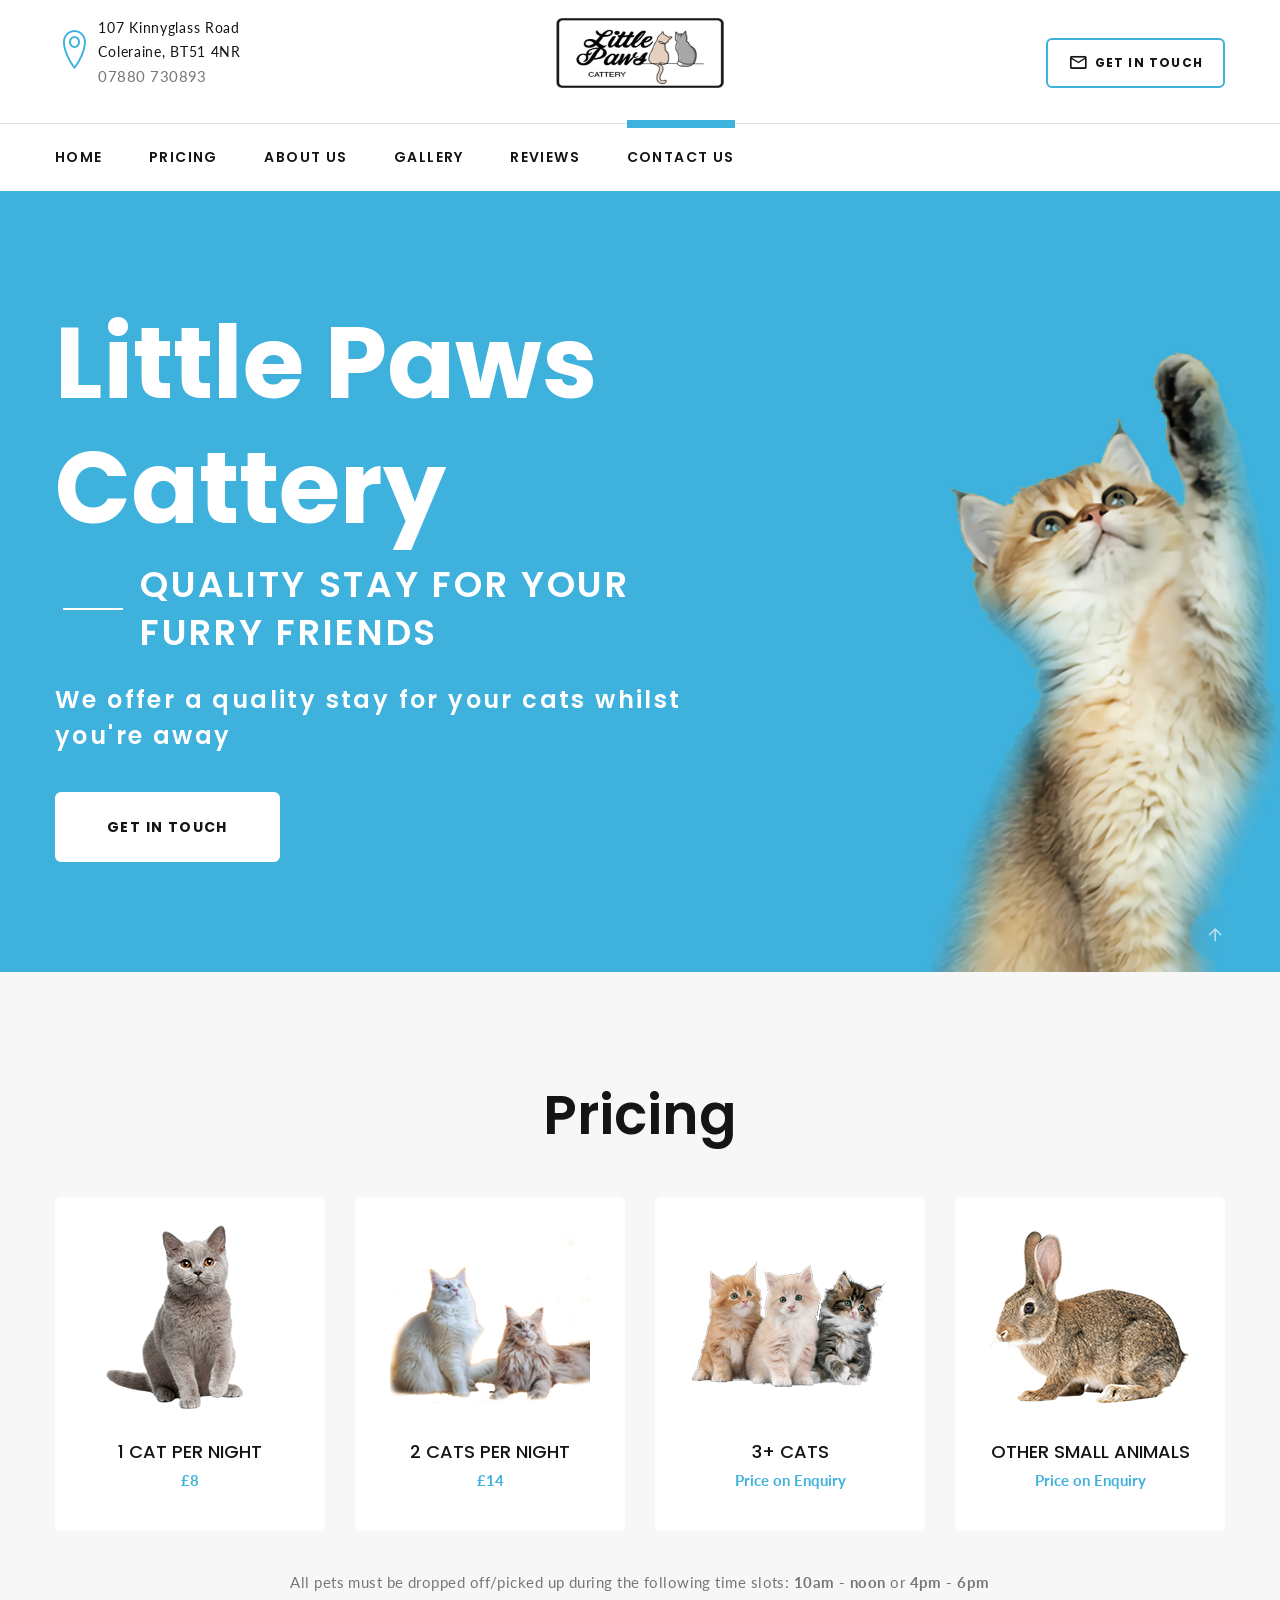
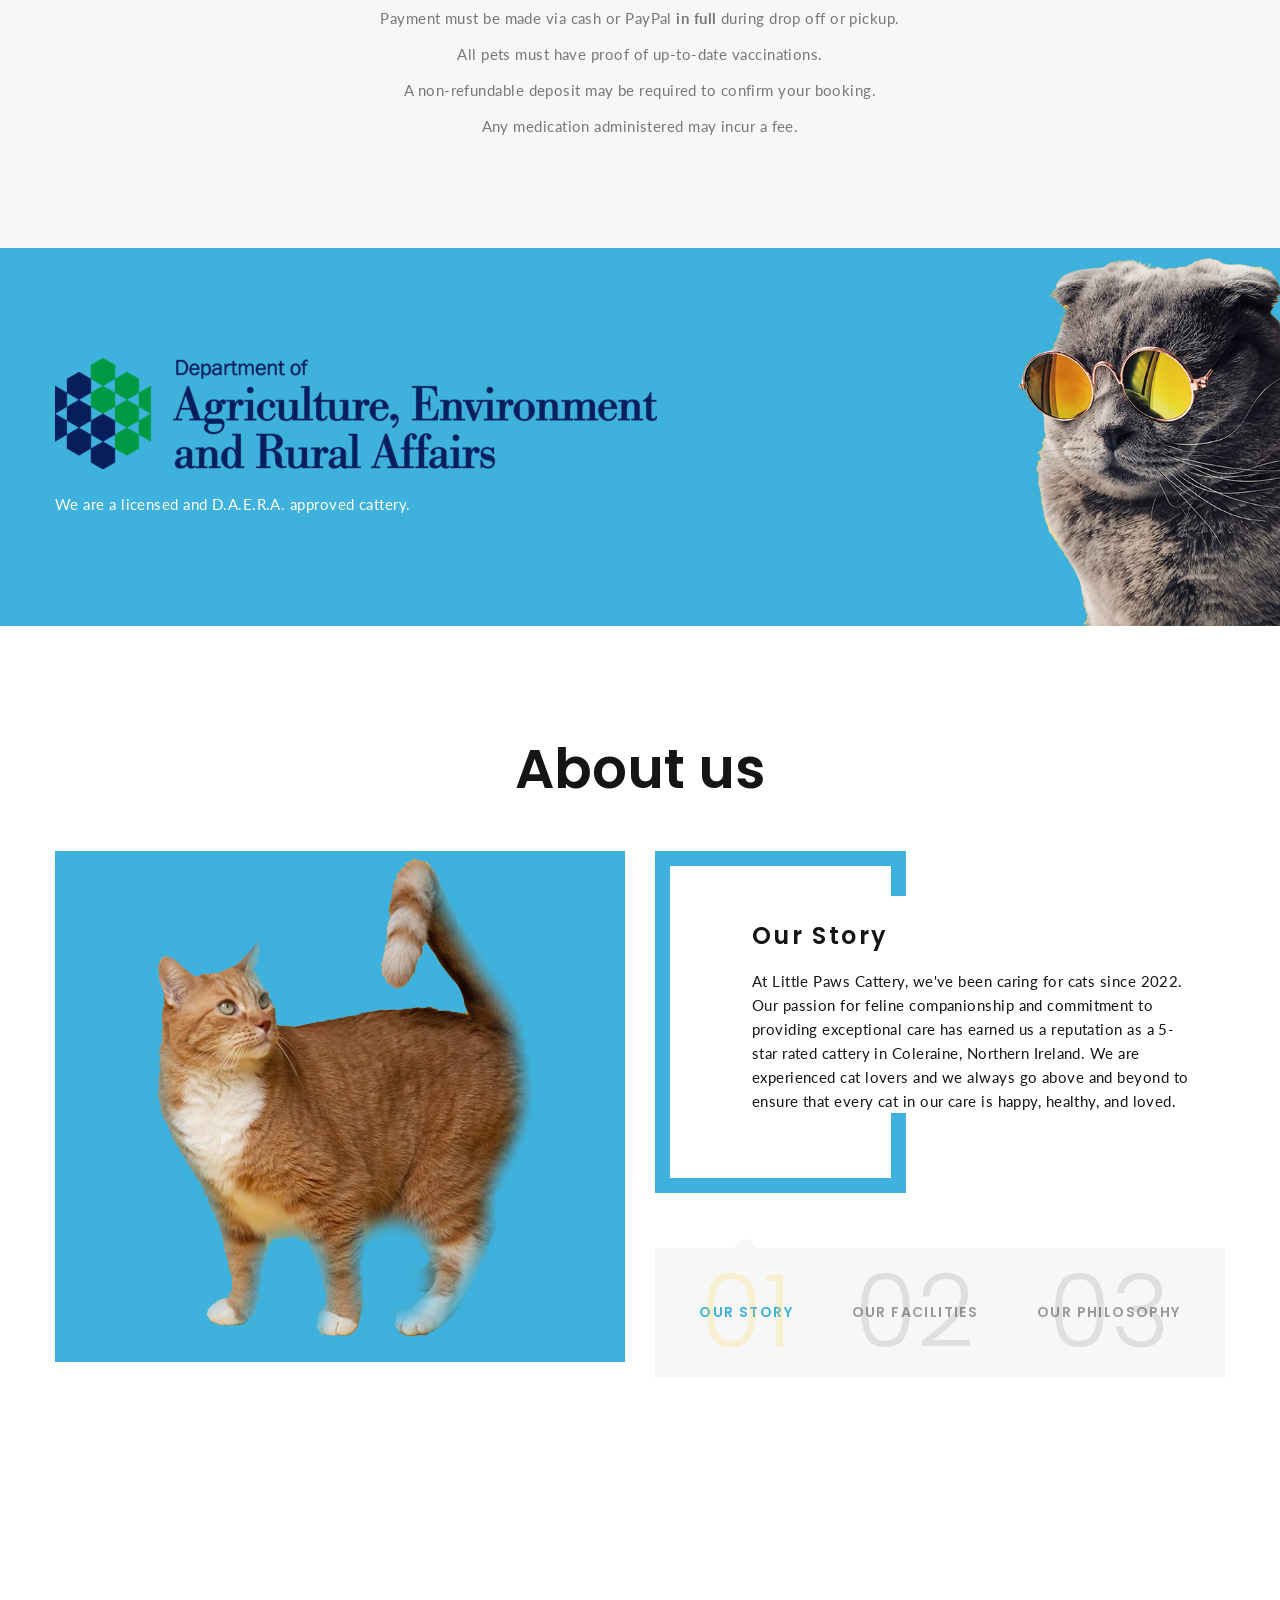
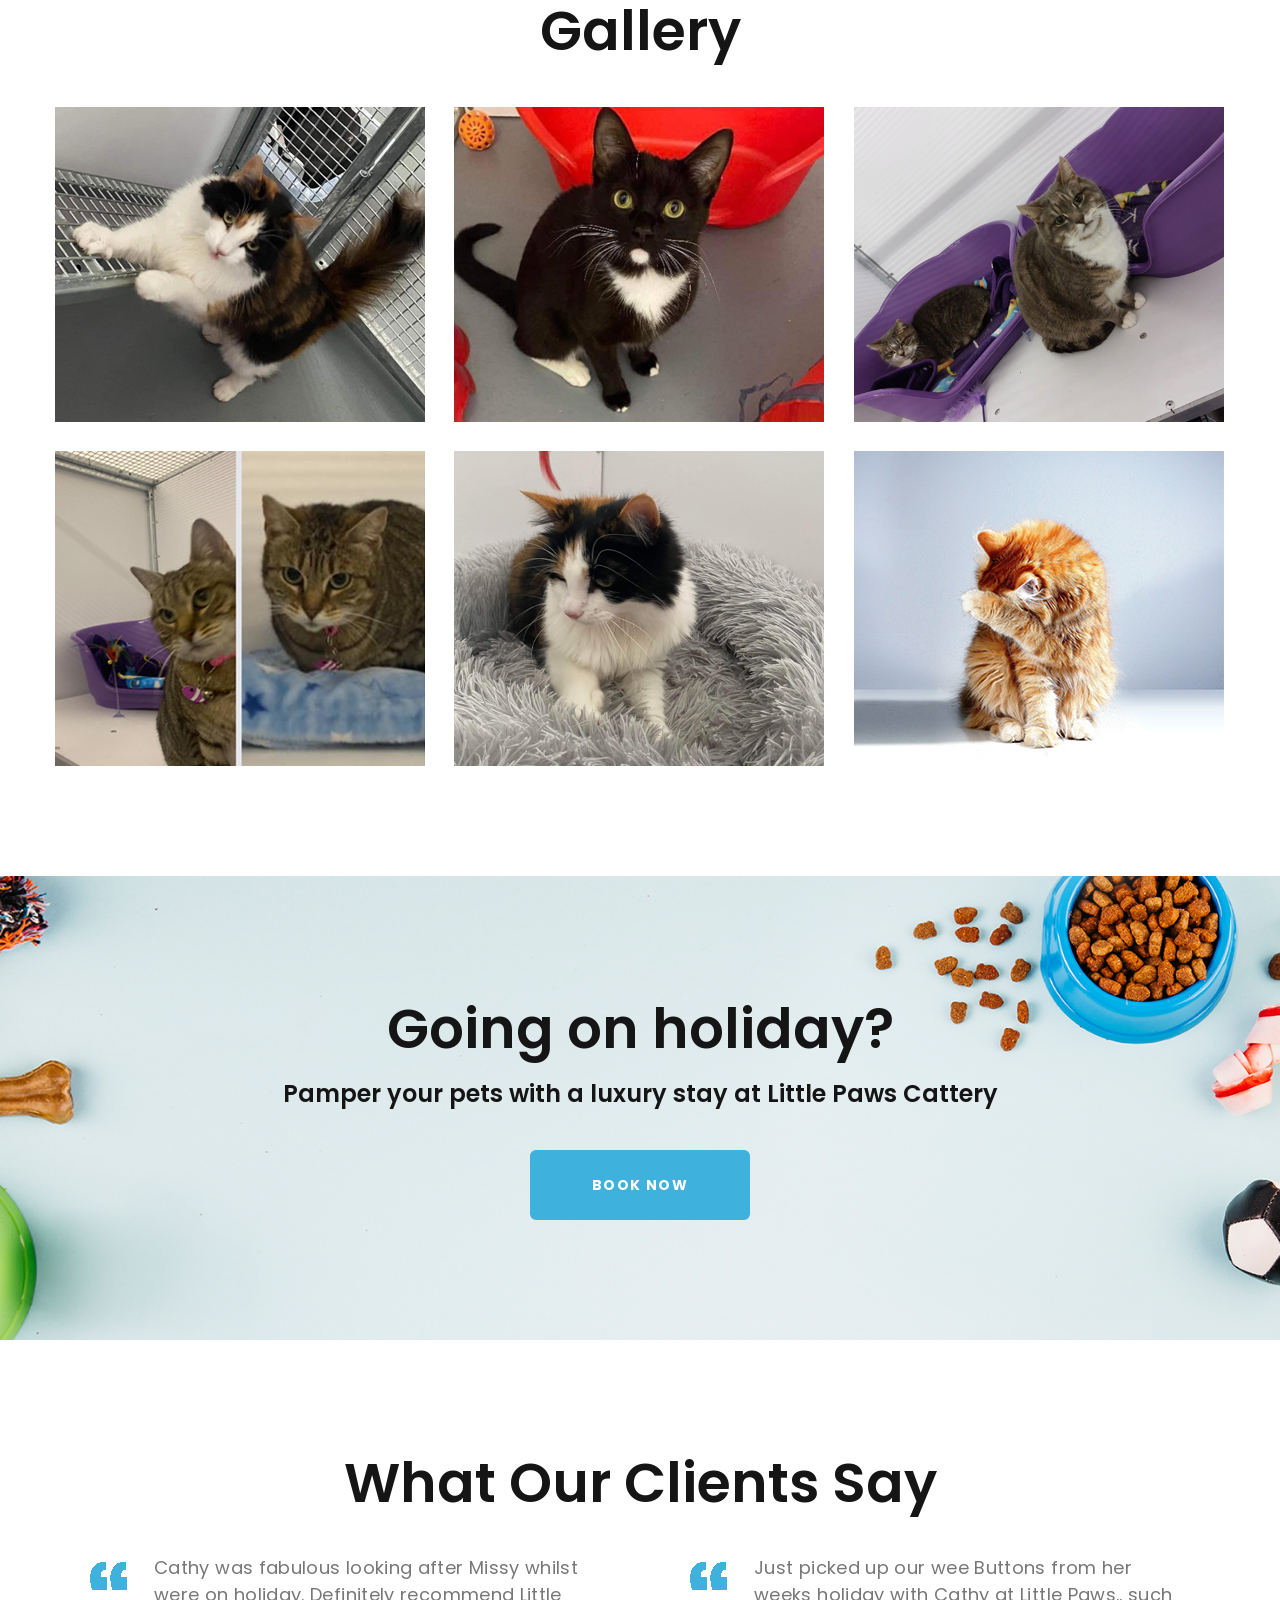
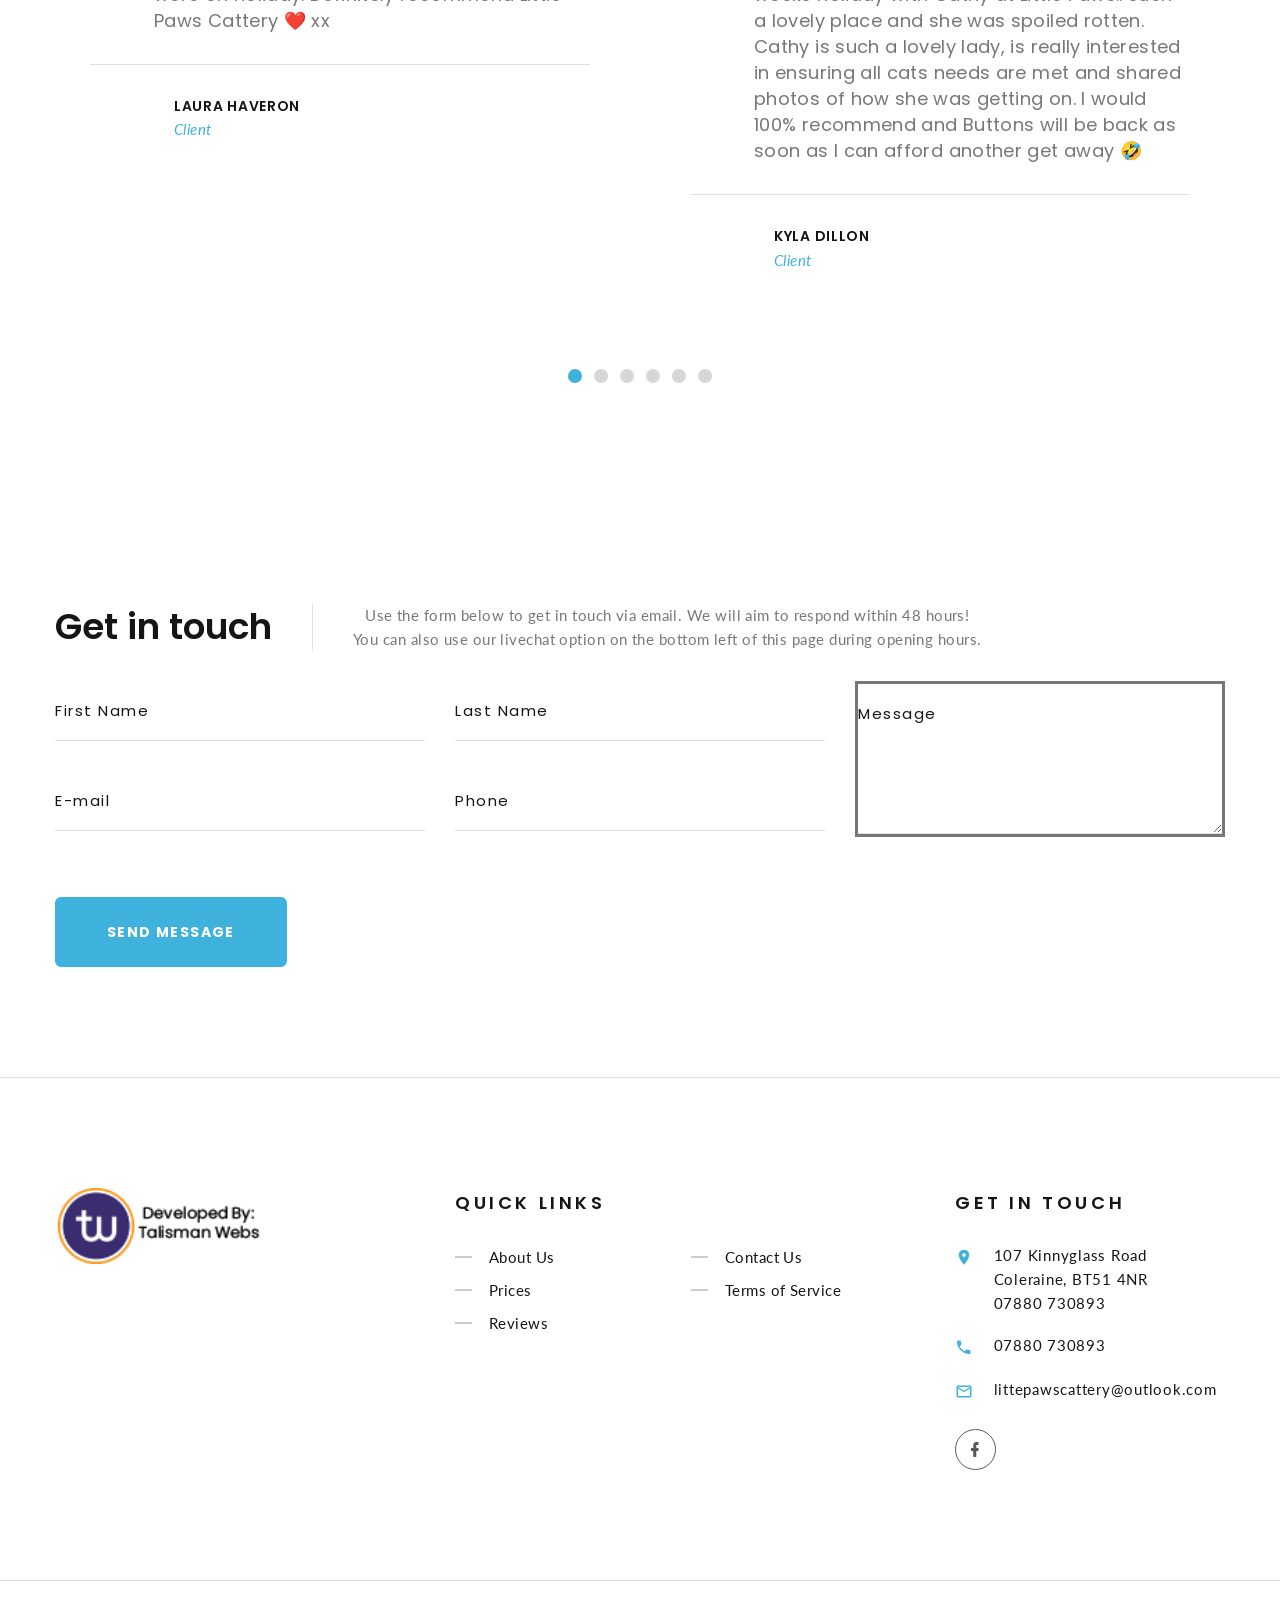
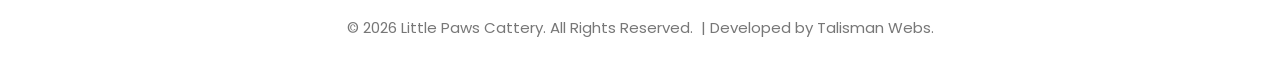
==== commit 013d1904: "Update 9.5 -New reviews added" ====
--- a/index.html
+++ b/index.html
@@ -453,6 +453,38 @@
             <!-- Quote Carly-->
             <article class="quote-carly quote-carly-1">
               <div class="quote-carly-text"><img class="quote-carly-icon" src="images/quote-37x29.png" alt="" width="37" height="29"/>
+                <div class="q">Cathy was fabulous looking after Missy whilst were on holiday. Definitely recommend Little Paws Cattery ❤️ xx</div>
+              </div>
+              <div class="quote-carly-footer">
+                <div class="unit unit-spacing-sm flex-column flex-md-row align-items-center">
+                  <div class="unit-left">
+                  </div>
+                  <div class="unit-body">
+                    <div class="quote-carly-author">Laura Haveron</div>
+                    <div class="quote-carly-status">Client</div>
+                  </div>
+                </div>
+              </div>
+            </article>
+            <!-- Quote Carly-->
+            <article class="quote-carly quote-carly-1">
+              <div class="quote-carly-text"><img class="quote-carly-icon" src="images/quote-37x29.png" alt="" width="37" height="29"/>
+                <div class="q">Just picked up our wee Buttons from her weeks holiday with Cathy at Little Paws.. such a lovely place and she was spoiled rotten. Cathy is such a lovely lady, is really interested in ensuring all cats needs are met and shared photos of how she was getting on. I would 100% recommend and Buttons will be back as soon as I can  afford another get away 🤣</div>
+              </div>
+              <div class="quote-carly-footer">
+                <div class="unit unit-spacing-sm flex-column flex-md-row align-items-center">
+                  <div class="unit-left">
+                  </div>
+                  <div class="unit-body">
+                    <div class="quote-carly-author">Kyla Dillon</div>
+                    <div class="quote-carly-status">Client</div>
+                  </div>
+                </div>
+              </div>
+            </article>
+            <!-- Quote Carly-->
+            <article class="quote-carly quote-carly-1">
+              <div class="quote-carly-text"><img class="quote-carly-icon" src="images/quote-37x29.png" alt="" width="37" height="29"/>
                 <div class="q">Cathy is fantastic, friendly and very professional. Her cattery is clean, warm and welcoming! I was joking that my cats would be having a prison stay, but it was more like a luxury hotel for them, together with Christmas treats and regular photos to show them enjoying themselves! Highly recommended!</div>
               </div>
               <div class="quote-carly-footer">
@@ -706,7 +738,7 @@
                   <li>
                     <div class="unit unit-spacing-sm flex-column flex-md-row">
                       <div class="unit-left"><span class="icon mdi mdi-email-outline linear-icon"></span></div>
-                      <div class="unit-body"><a href="mailto:littepawscattery@outlook.com">littepawscattery@outlook.com</a></div>
+                      <div class="unit-body"><a href="mailto:littlepawscattery@outlook.com">littepawscattery@outlook.com</a></div>
                     </div>
                   </li>
                 </ul>
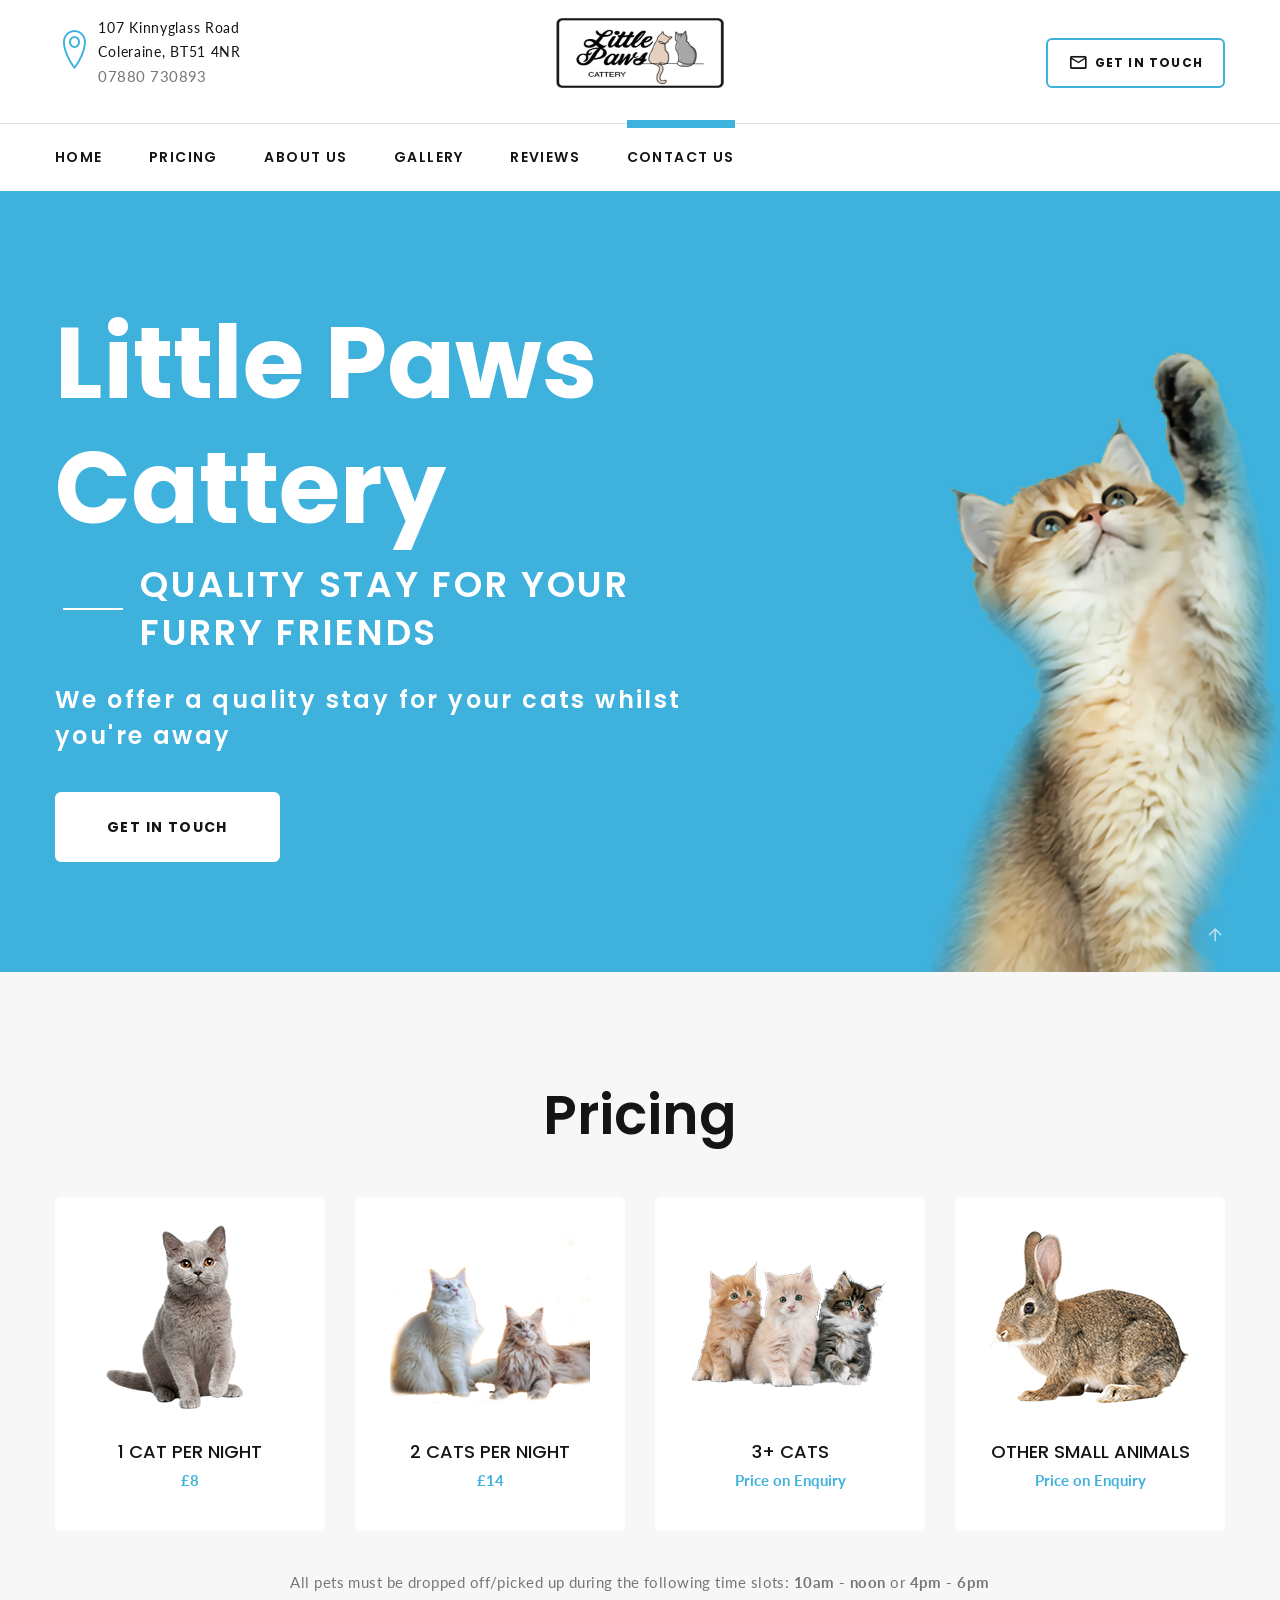
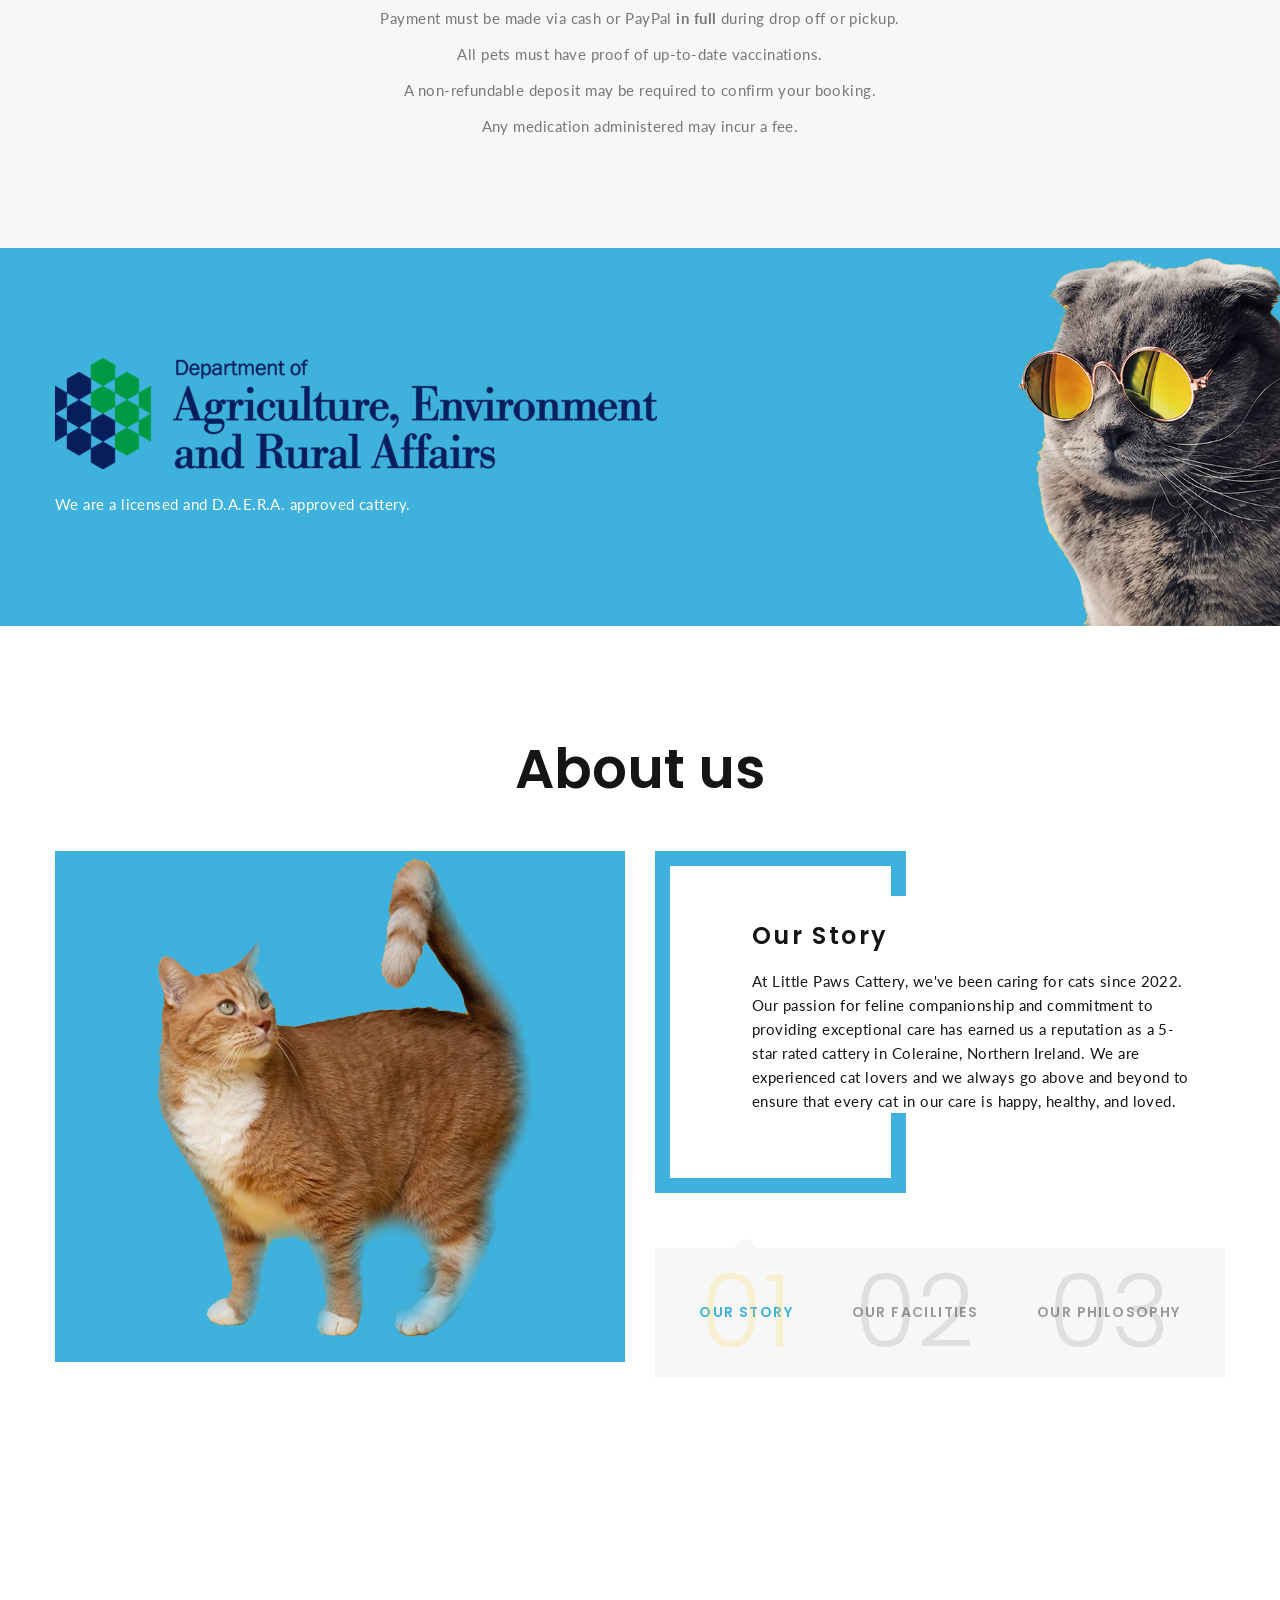
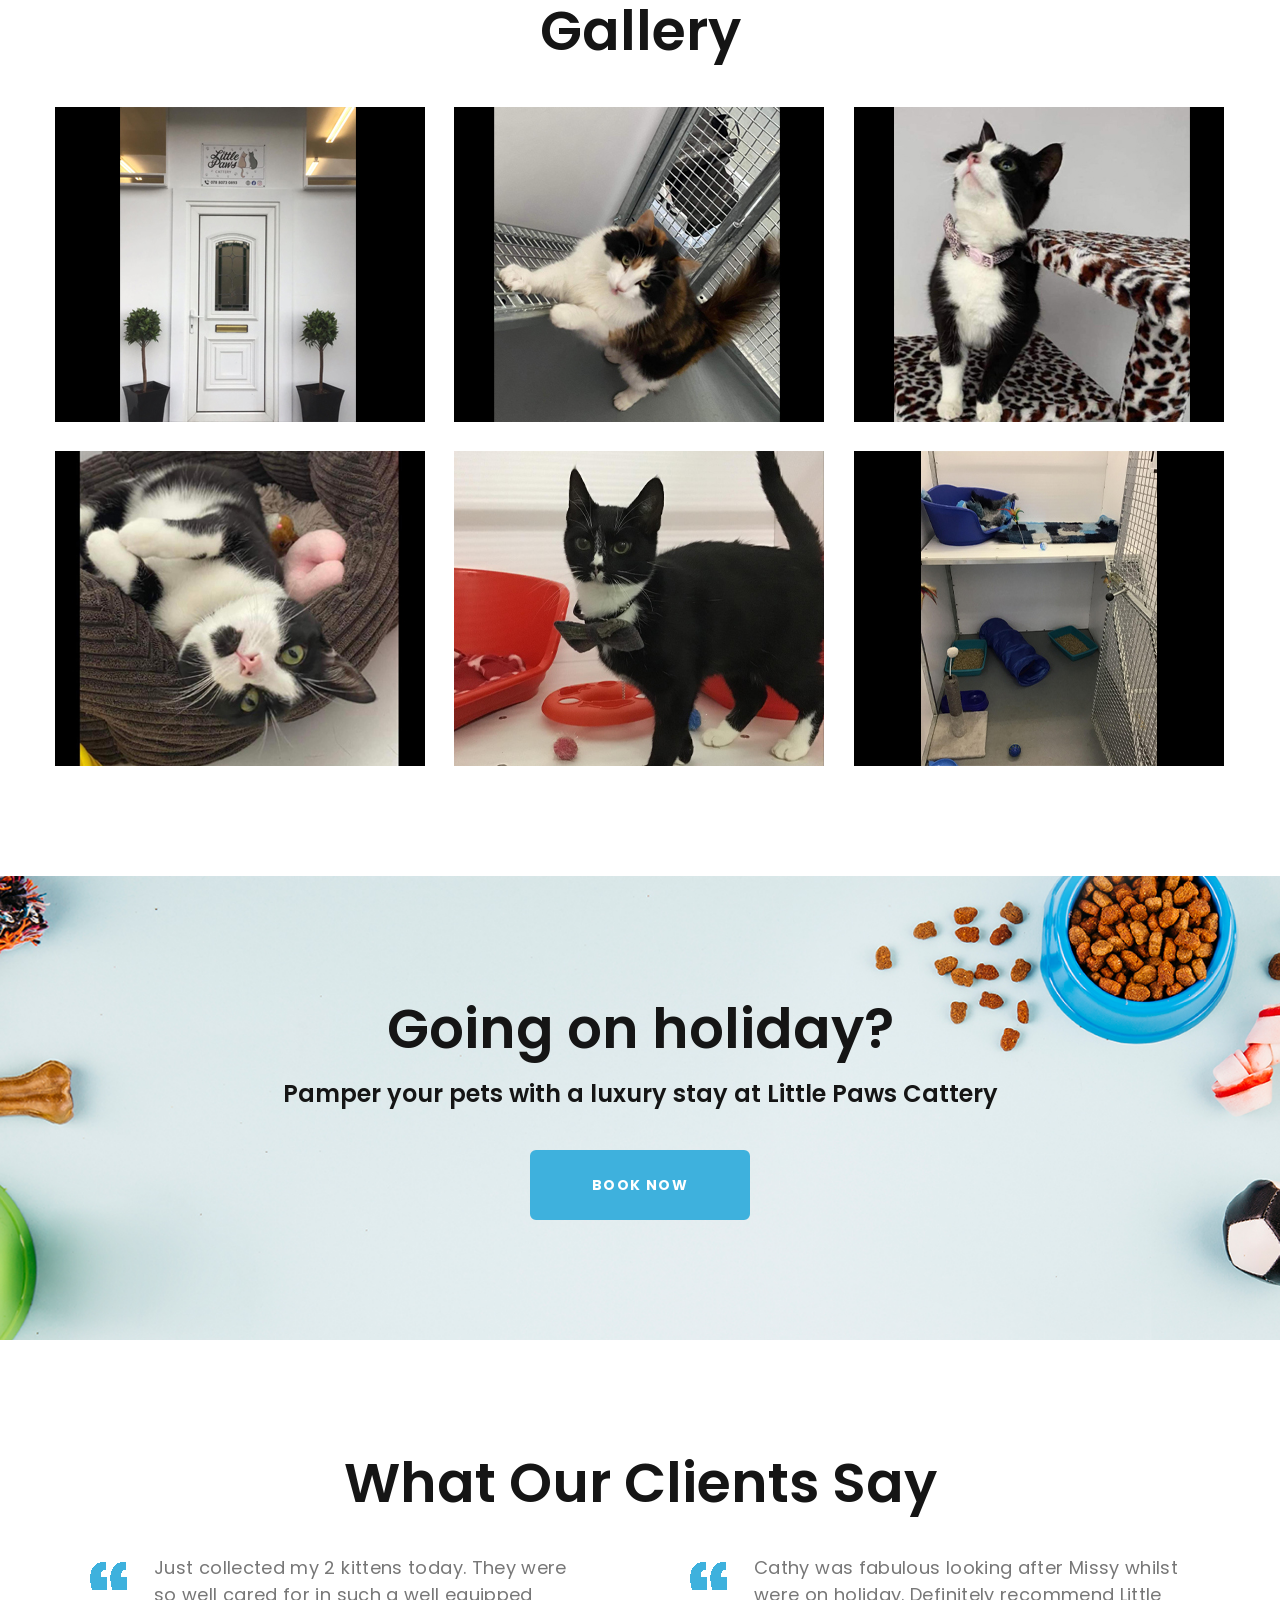
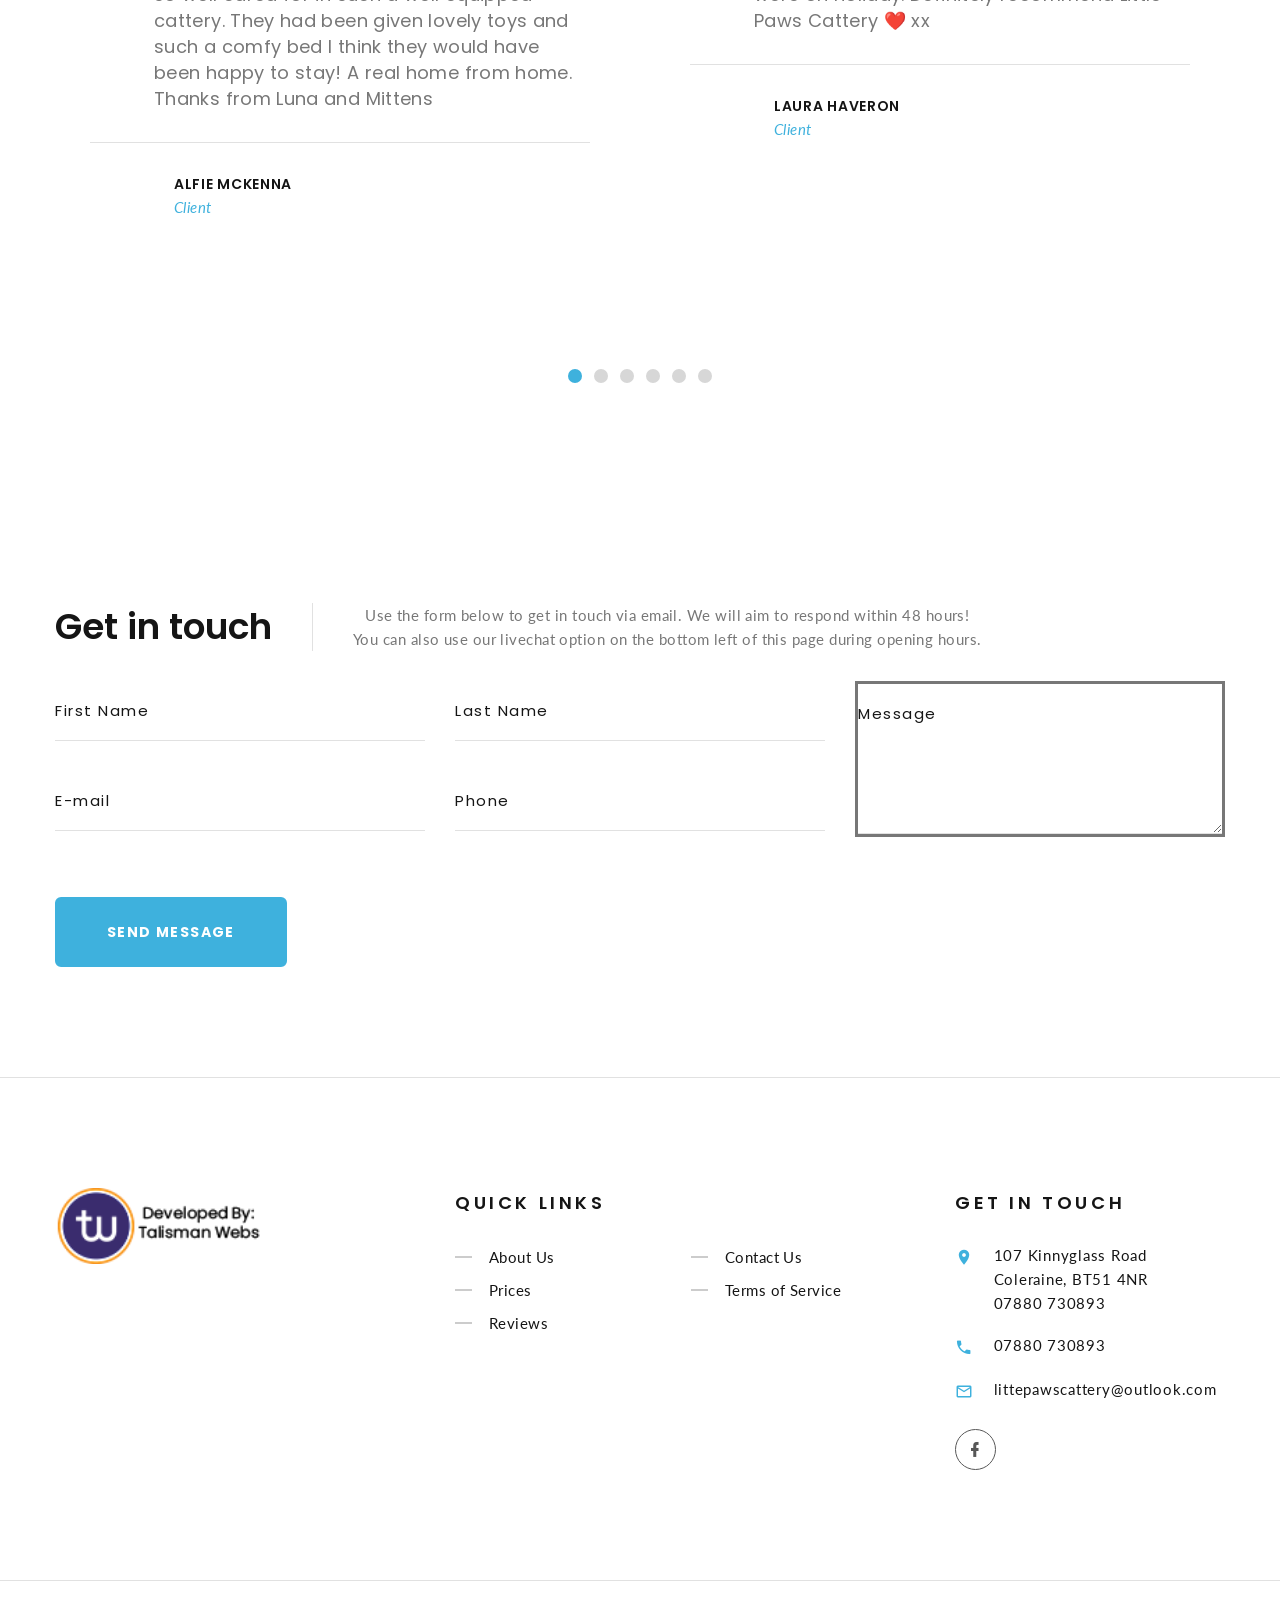
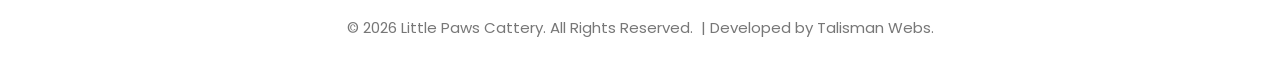
==== commit f7b8210d: "Update 9.7 -Redundant pages removed -Gallery image system - sorted -New review added -Gallery images" ====
--- a/index.html
+++ b/index.html
@@ -21,6 +21,7 @@
     <link rel="stylesheet" href="css/bootstrap.css">
     <link rel="stylesheet" href="css/fonts.css">
     <link rel="stylesheet" href="css/style.css">
+    <script src="js/randomiser.js"></script>
   </head>
   <body>
     <div class="preloader">
@@ -312,6 +313,7 @@
                       <div class="box-info-creative-text">Our cattery boasts top-notch facilities that provide a comfortable and safe environment for your feline friends. 
                         We have full-sized walk-in pens which provide a safe and secure area for your pets. 
                         We also maintain a strict cleaning and disinfection regimen to ensure the health and wellbeing of all our guests.</div>
+                        <img src="images/pens.jpg">
                     </div>
                   </div>
                   <div class="tab-pane fade" id="tabs-1-3">
@@ -346,13 +348,13 @@
             <div class="col-sm-6 col-lg-4 isotope-item" data-filter="Type 2">
               <!-- Thumbnail Classic-->
               <article class="thumbnail-classic">
-                <div class="thumbnail-classic-figure"><img src="images/grid-gallery-1-370x315.jpg" alt="" width="370" height="315"/>
+                <div class="thumbnail-classic-figure"><img src="images/gallery/10.jpg" alt="" width="370" height="315"/>
                 </div>
                 <div class="thumbnail-classic-caption">
                   <div>
                     <h5 class="thumbnail-classic-title"><a href="single-product.html">View Fullsize</a></h5>
                     <div class="thumbnail-classic-button-wrap">
-                      <div class="thumbnail-classic-button"><a class="button button-secondary button-zakaria fl-bigmug-line-search74" href="images/grid-gallery-1-1200x800-original.jpg" data-lightgallery="item"><img src="images/grid-gallery-1-370x315.jpg" alt="" width="370" height="315"/></a></div>
+                      <div class="thumbnail-classic-button"><a class="button button-secondary button-zakaria fl-bigmug-line-search74" href="images/gallery/10-original.jpg" data-lightgallery="item"><img src="images/gallery/10.jpg" alt="" width="370" height="315"/></a></div>
                     </div>
                   </div>
                 </div>
@@ -361,13 +363,13 @@
             <div class="col-sm-6 col-lg-4 isotope-item" data-filter="Type 1">
               <!-- Thumbnail Classic-->
               <article class="thumbnail-classic">
-                <div class="thumbnail-classic-figure"><img src="images/grid-gallery-2-370x315.jpg" alt="" width="370" height="315"/>
+                <div class="thumbnail-classic-figure"><img src="images/gallery/11.jpg" alt="" width="370" height="315"/>
                 </div>
                 <div class="thumbnail-classic-caption">
                   <div>
                     <h5 class="thumbnail-classic-title"><a href="single-product.html">View Fullsize</a></h5>
                     <div class="thumbnail-classic-button-wrap">
-                      <div class="thumbnail-classic-button"><a class="button button-secondary button-zakaria fl-bigmug-line-search74" href="images/grid-gallery-2-1200x800-original.jpg" data-lightgallery="item"><img src="images/grid-gallery-2-370x315.jpg" alt="" width="370" height="315"/></a></div>
+                      <div class="thumbnail-classic-button"><a class="button button-secondary button-zakaria fl-bigmug-line-search74" href="images/gallery/11-original.jpg" data-lightgallery="item"><img src="images/gallery/11.jpg" alt="" width="370" height="315"/></a></div>
                     </div>
                   </div>
                 </div>
@@ -376,13 +378,13 @@
             <div class="col-sm-6 col-lg-4 isotope-item" data-filter="Type 1">
               <!-- Thumbnail Classic-->
               <article class="thumbnail-classic">
-                <div class="thumbnail-classic-figure"><img src="images/grid-gallery-3-370x315.jpg" alt="" width="370" height="315"/>
+                <div class="thumbnail-classic-figure"><img src="images/gallery/12.jpg" alt="" width="370" height="315"/>
                 </div>
                 <div class="thumbnail-classic-caption">
                   <div>
                     <h5 class="thumbnail-classic-title"><a href="single-product.html">View Fullsize</a></h5>
                     <div class="thumbnail-classic-button-wrap">
-                      <div class="thumbnail-classic-button"><a class="button button-secondary button-zakaria fl-bigmug-line-search74" href="images/grid-gallery-3-1200x800-original.jpg" data-lightgallery="item"><img src="images/grid-gallery-3-370x315.jpg" alt="" width="370" height="315"/></a></div>
+                      <div class="thumbnail-classic-button"><a class="button button-secondary button-zakaria fl-bigmug-line-search74" href="images/gallery/12-original.jpg" data-lightgallery="item"><img src="images/gallery/12.jpg" alt="" width="370" height="315"/></a></div>
                     </div>
                   </div>
                 </div>
@@ -391,13 +393,13 @@
             <div class="col-sm-6 col-lg-4 isotope-item" data-filter="Type 1">
               <!-- Thumbnail Classic-->
               <article class="thumbnail-classic">
-                <div class="thumbnail-classic-figure"><img src="images/grid-gallery-4-370x315.jpg" alt="" width="370" height="315"/>
+                <div class="thumbnail-classic-figure"><img src="images/gallery/13.jpg" alt="" width="370" height="315"/>
                 </div>
                 <div class="thumbnail-classic-caption">
                   <div>
                     <h5 class="thumbnail-classic-title"><a href="single-product.html">View Fullsize</a></h5>
                     <div class="thumbnail-classic-button-wrap">
-                      <div class="thumbnail-classic-button"><a class="button button-secondary button-zakaria fl-bigmug-line-search74" href="images/grid-gallery-4-1200x800-original.jpg" data-lightgallery="item"><img src="images/grid-gallery-4-370x315.jpg" alt="" width="370" height="315"/></a></div>
+                      <div class="thumbnail-classic-button"><a class="button button-secondary button-zakaria fl-bigmug-line-search74" href="images/gallery/13-original.jpg" data-lightgallery="item"><img src="images/gallery/13.jpg" alt="" width="370" height="315"/></a></div>
                     </div>
                   </div>
                 </div>
@@ -406,13 +408,13 @@
             <div class="col-sm-6 col-lg-4 isotope-item" data-filter="Type 1">
               <!-- Thumbnail Classic-->
               <article class="thumbnail-classic">
-                <div class="thumbnail-classic-figure"><img src="images/grid-gallery-5-370x315.jpg" alt="" width="370" height="315"/>
+                <div class="thumbnail-classic-figure"><img src="images/gallery/14.jpg" alt="" width="370" height="315"/>
                 </div>
                 <div class="thumbnail-classic-caption">
                   <div>
                     <h5 class="thumbnail-classic-title"><a href="single-product.html">View Fullsize</a></h5>
                     <div class="thumbnail-classic-button-wrap">
-                      <div class="thumbnail-classic-button"><a class="button button-secondary button-zakaria fl-bigmug-line-search74" href="images/grid-gallery-5-800x1200-original.jpg" data-lightgallery="item"><img src="images/grid-gallery-5-370x315.jpg" alt="" width="370" height="315"/></a></div>
+                      <div class="thumbnail-classic-button"><a class="button button-secondary button-zakaria fl-bigmug-line-search74" href="images/gallery/14-original.jpg" data-lightgallery="item"><img src="images/gallery/14.jpg" alt="" width="370" height="315"/></a></div>
                     </div>
                   </div>
                 </div>
@@ -421,13 +423,13 @@
             <div class="col-sm-6 col-lg-4 isotope-item" data-filter="Type 2">
               <!-- Thumbnail Classic-->
               <article class="thumbnail-classic">
-                <div class="thumbnail-classic-figure"><img src="images/grid-gallery-6-370x315.jpg" alt="" width="370" height="315"/>
+                <div class="thumbnail-classic-figure"><img src="images/gallery/15.jpg" alt="" width="370" height="315"/>
                 </div>
                 <div class="thumbnail-classic-caption">
                   <div>
                     <h5 class="thumbnail-classic-title"><a href="single-product.html">View Fullsize</a></h5>
                     <div class="thumbnail-classic-button-wrap">
-                      <div class="thumbnail-classic-button"><a class="button button-secondary button-zakaria fl-bigmug-line-search74" href="images/grid-gallery-6-1200x800-original.jpg" data-lightgallery="item"><img src="images/grid-gallery-6-370x315.jpg" alt="" width="370" height="315"/></a></div>
+                      <div class="thumbnail-classic-button"><a class="button button-secondary button-zakaria fl-bigmug-line-search74" href="images/gallery/15-original.jpg" data-lightgallery="item"><img src="images/gallery/15.jpg" alt="" width="370" height="315"/></a></div>
                     </div>
                   </div>
                 </div>
@@ -450,6 +452,22 @@
           <h2 class="wow fadeScale">What Our Clients Say</h2>
           <!-- Owl Carousel-->
           <div class="owl-carousel owl-style-11" data-items="1" data-sm-items="2" data-margin="30" data-dots="true" data-autoplay="false">
+            <!-- Quote Carly-->
+            <article class="quote-carly quote-carly-1">
+              <div class="quote-carly-text"><img class="quote-carly-icon" src="images/quote-37x29.png" alt="" width="37" height="29"/>
+                <div class="q">Just collected my 2 kittens today. They were so well cared for in such a well equipped cattery. They had been given lovely toys and such a comfy bed I think they would have been happy to stay! A real home from home. Thanks from Luna and Mittens</div>
+              </div>
+              <div class="quote-carly-footer">
+                <div class="unit unit-spacing-sm flex-column flex-md-row align-items-center">
+                  <div class="unit-left">
+                  </div>
+                  <div class="unit-body">
+                    <div class="quote-carly-author">Alfie McKenna</div>
+                    <div class="quote-carly-status">Client</div>
+                  </div>
+                </div>
+              </div>
+            </article>
             <!-- Quote Carly-->
             <article class="quote-carly quote-carly-1">
               <div class="quote-carly-text"><img class="quote-carly-icon" src="images/quote-37x29.png" alt="" width="37" height="29"/>
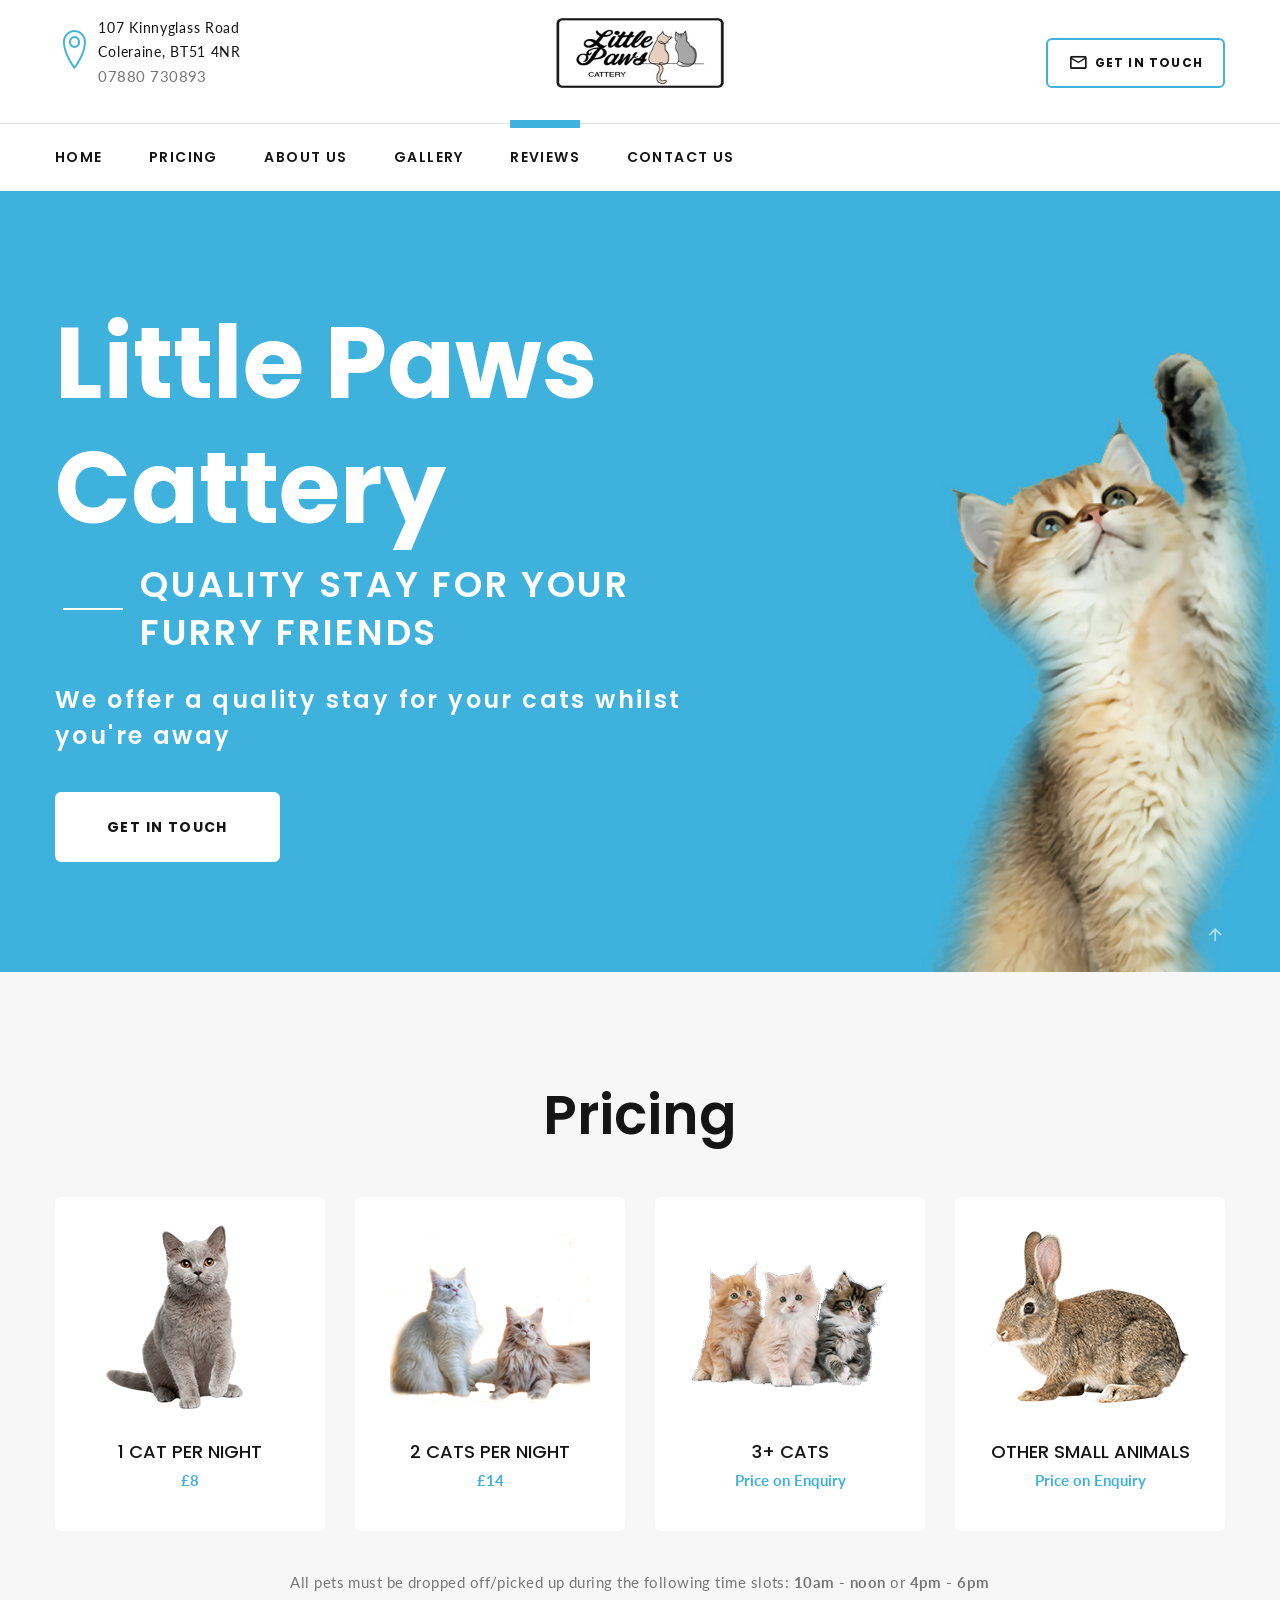
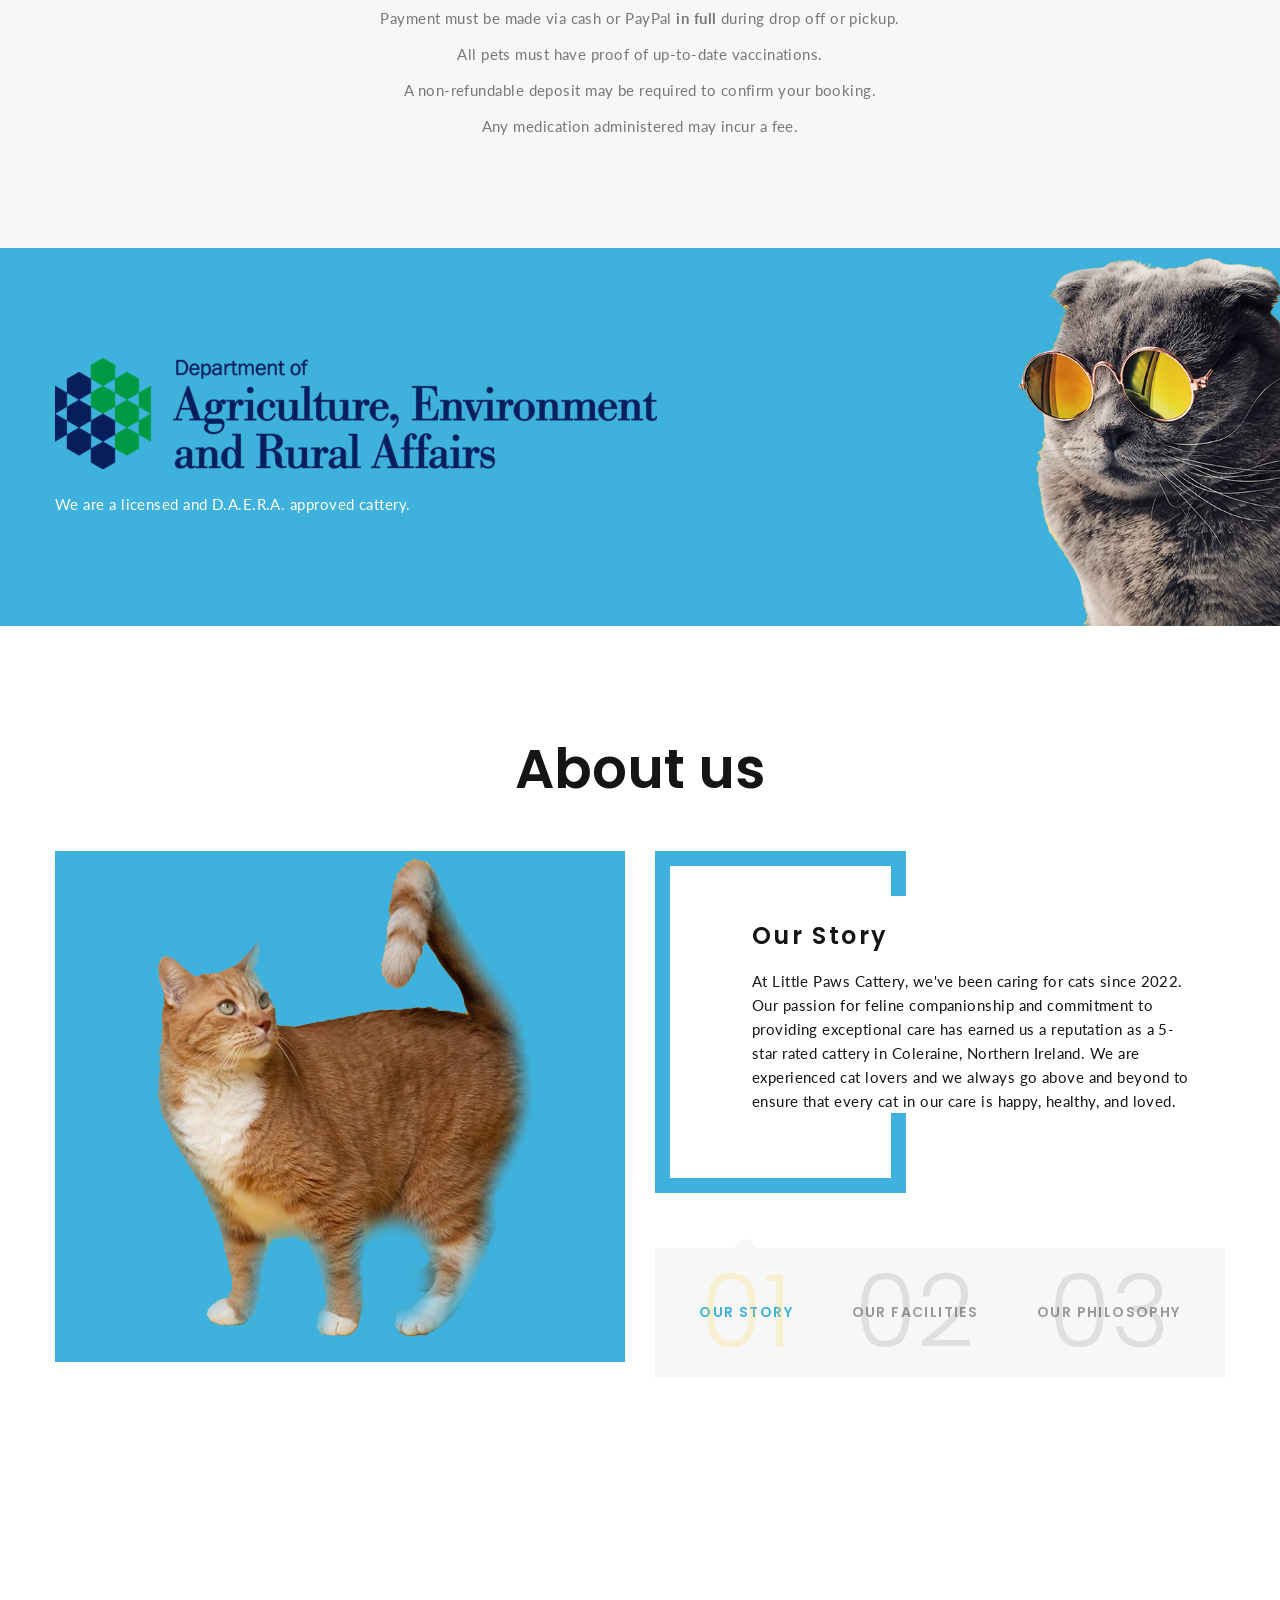
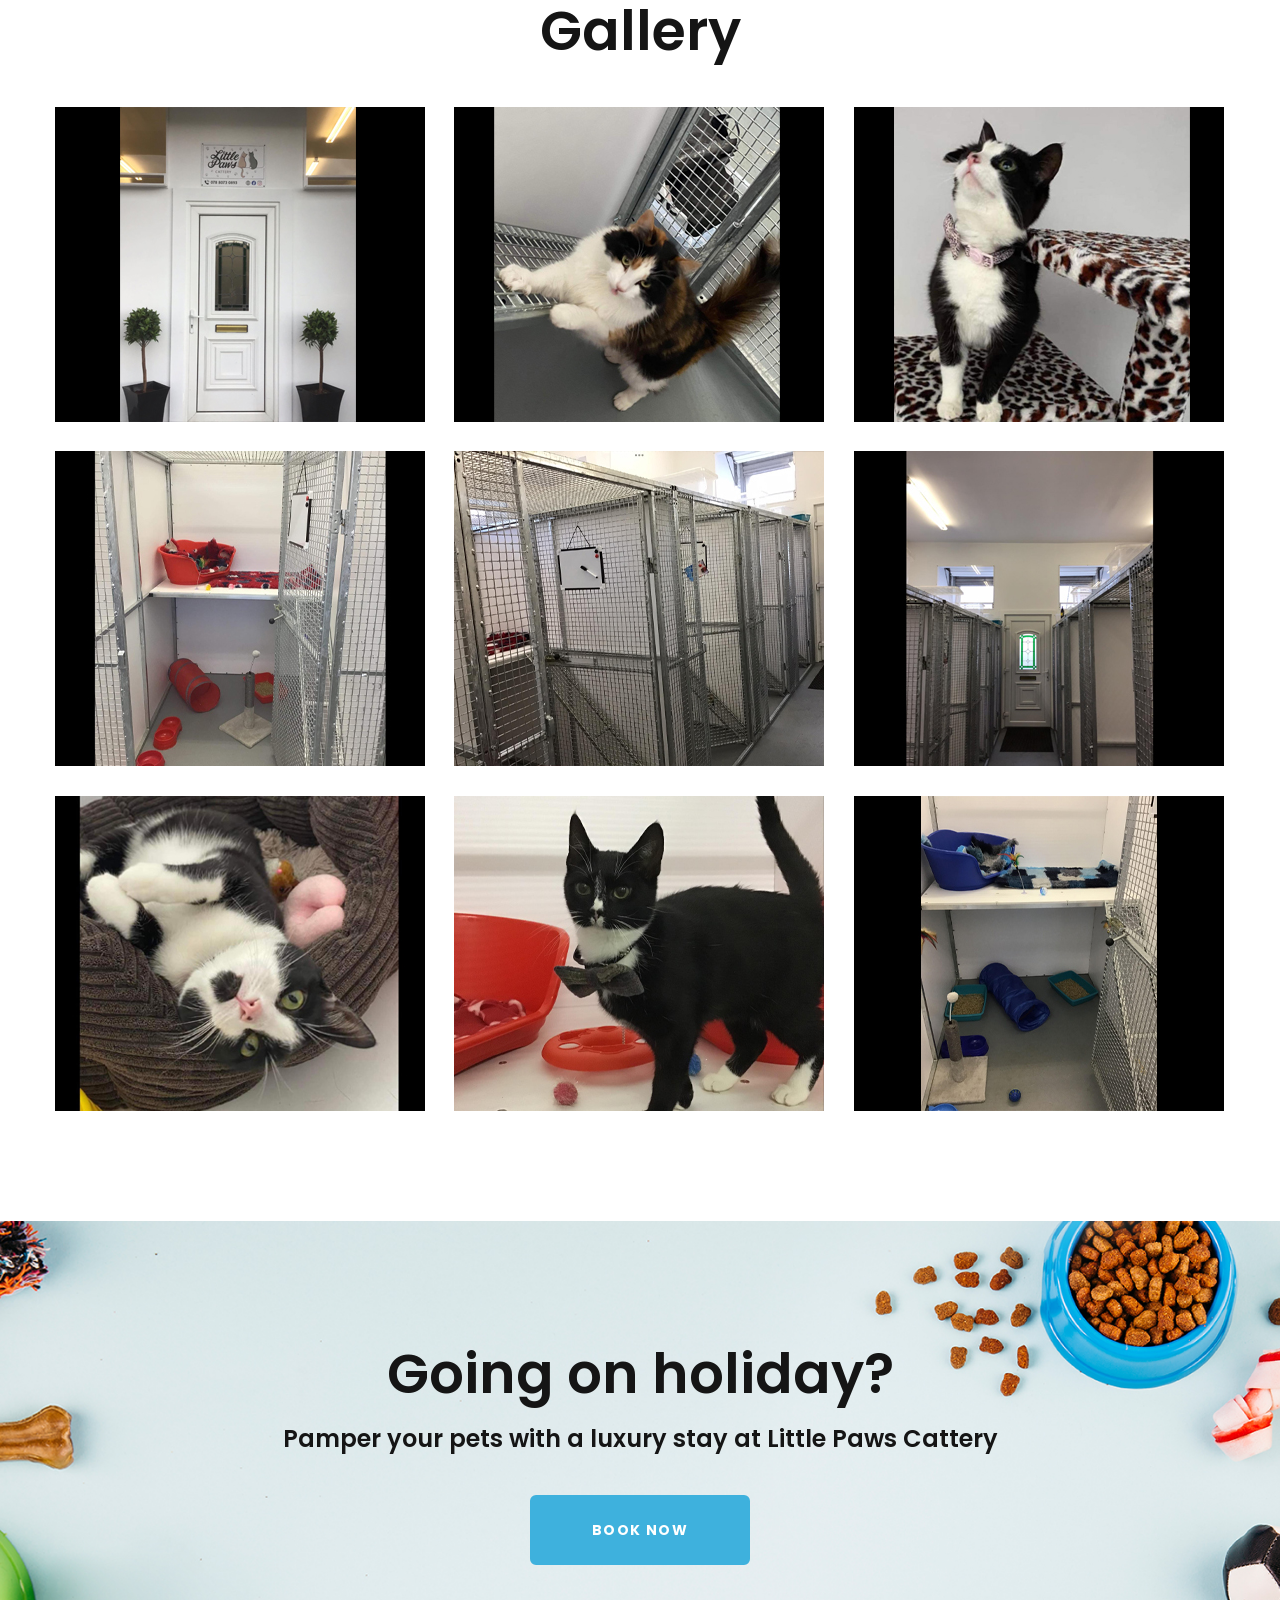
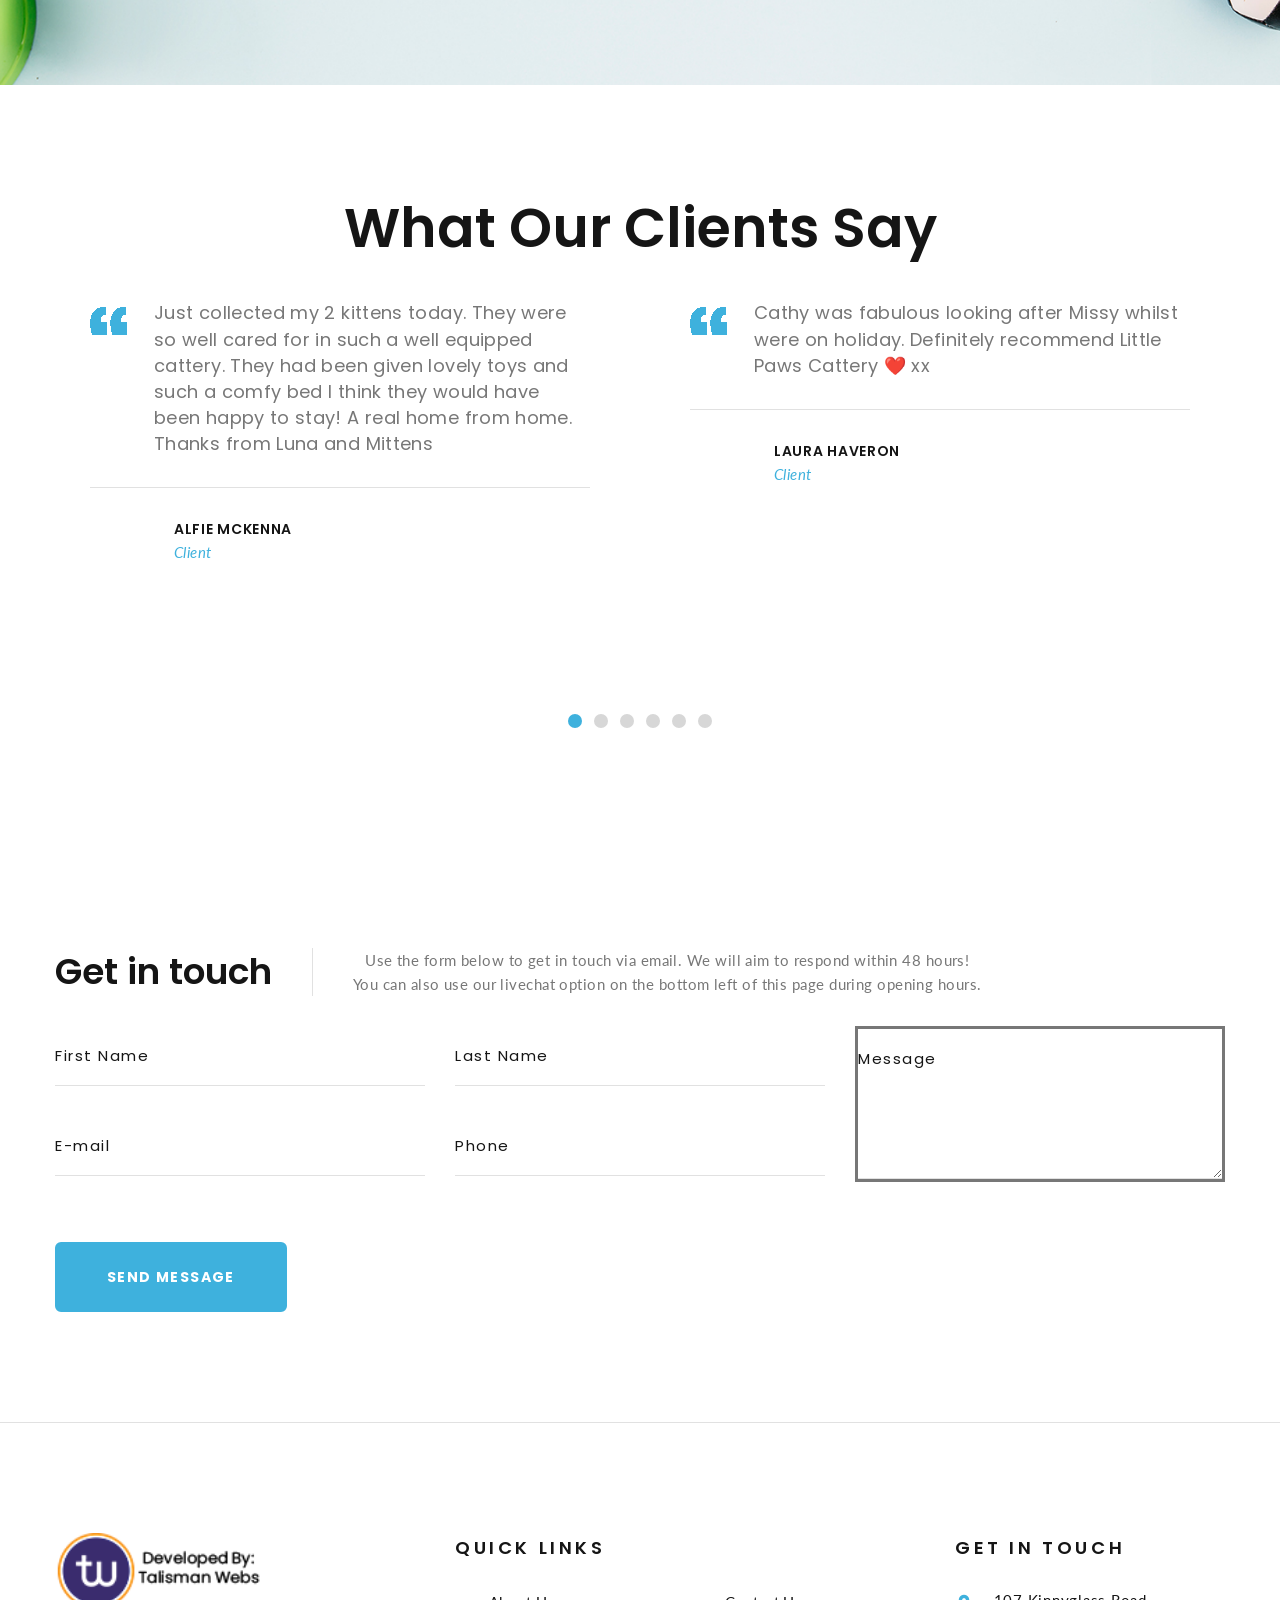
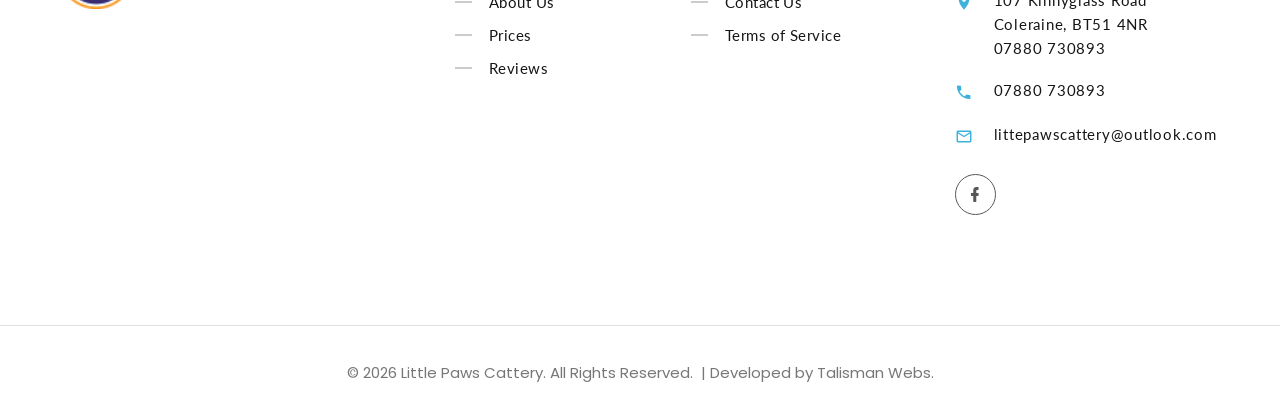
==== commit 5d13558e: "Update 9.8 -New gallery images" ====
--- a/index.html
+++ b/index.html
@@ -390,6 +390,51 @@
                 </div>
               </article>
             </div>
+            <div class="col-sm-6 col-lg-4 isotope-item" data-filter="Type 2">
+              <!-- Thumbnail Classic-->
+              <article class="thumbnail-classic">
+                <div class="thumbnail-classic-figure"><img src="images/gallery/17.jpg" alt="" width="370" height="315"/>
+                </div>
+                <div class="thumbnail-classic-caption">
+                  <div>
+                    <h5 class="thumbnail-classic-title"><a href="single-product.html">View Fullsize</a></h5>
+                    <div class="thumbnail-classic-button-wrap">
+                      <div class="thumbnail-classic-button"><a class="button button-secondary button-zakaria fl-bigmug-line-search74" href="images/gallery/17-original.jpg" data-lightgallery="item"><img src="images/gallery/10.jpg" alt="" width="370" height="315"/></a></div>
+                    </div>
+                  </div>
+                </div>
+              </article>
+            </div>
+            <div class="col-sm-6 col-lg-4 isotope-item" data-filter="Type 1">
+              <!-- Thumbnail Classic-->
+              <article class="thumbnail-classic">
+                <div class="thumbnail-classic-figure"><img src="images/gallery/18.jpg" alt="" width="370" height="315"/>
+                </div>
+                <div class="thumbnail-classic-caption">
+                  <div>
+                    <h5 class="thumbnail-classic-title"><a href="single-product.html">View Fullsize</a></h5>
+                    <div class="thumbnail-classic-button-wrap">
+                      <div class="thumbnail-classic-button"><a class="button button-secondary button-zakaria fl-bigmug-line-search74" href="images/gallery/18-original.jpg" data-lightgallery="item"><img src="images/gallery/11.jpg" alt="" width="370" height="315"/></a></div>
+                    </div>
+                  </div>
+                </div>
+              </article>
+            </div>
+            <div class="col-sm-6 col-lg-4 isotope-item" data-filter="Type 1">
+              <!-- Thumbnail Classic-->
+              <article class="thumbnail-classic">
+                <div class="thumbnail-classic-figure"><img src="images/gallery/19.jpg" alt="" width="370" height="315"/>
+                </div>
+                <div class="thumbnail-classic-caption">
+                  <div>
+                    <h5 class="thumbnail-classic-title"><a href="single-product.html">View Fullsize</a></h5>
+                    <div class="thumbnail-classic-button-wrap">
+                      <div class="thumbnail-classic-button"><a class="button button-secondary button-zakaria fl-bigmug-line-search74" href="images/gallery/19-original.jpg" data-lightgallery="item"><img src="images/gallery/12.jpg" alt="" width="370" height="315"/></a></div>
+                    </div>
+                  </div>
+                </div>
+              </article>
+            </div>
             <div class="col-sm-6 col-lg-4 isotope-item" data-filter="Type 1">
               <!-- Thumbnail Classic-->
               <article class="thumbnail-classic">
@@ -435,6 +480,7 @@
                 </div>
               </article>
             </div>
+            
             <div class="col-1"></div>
           </div>
         </div>
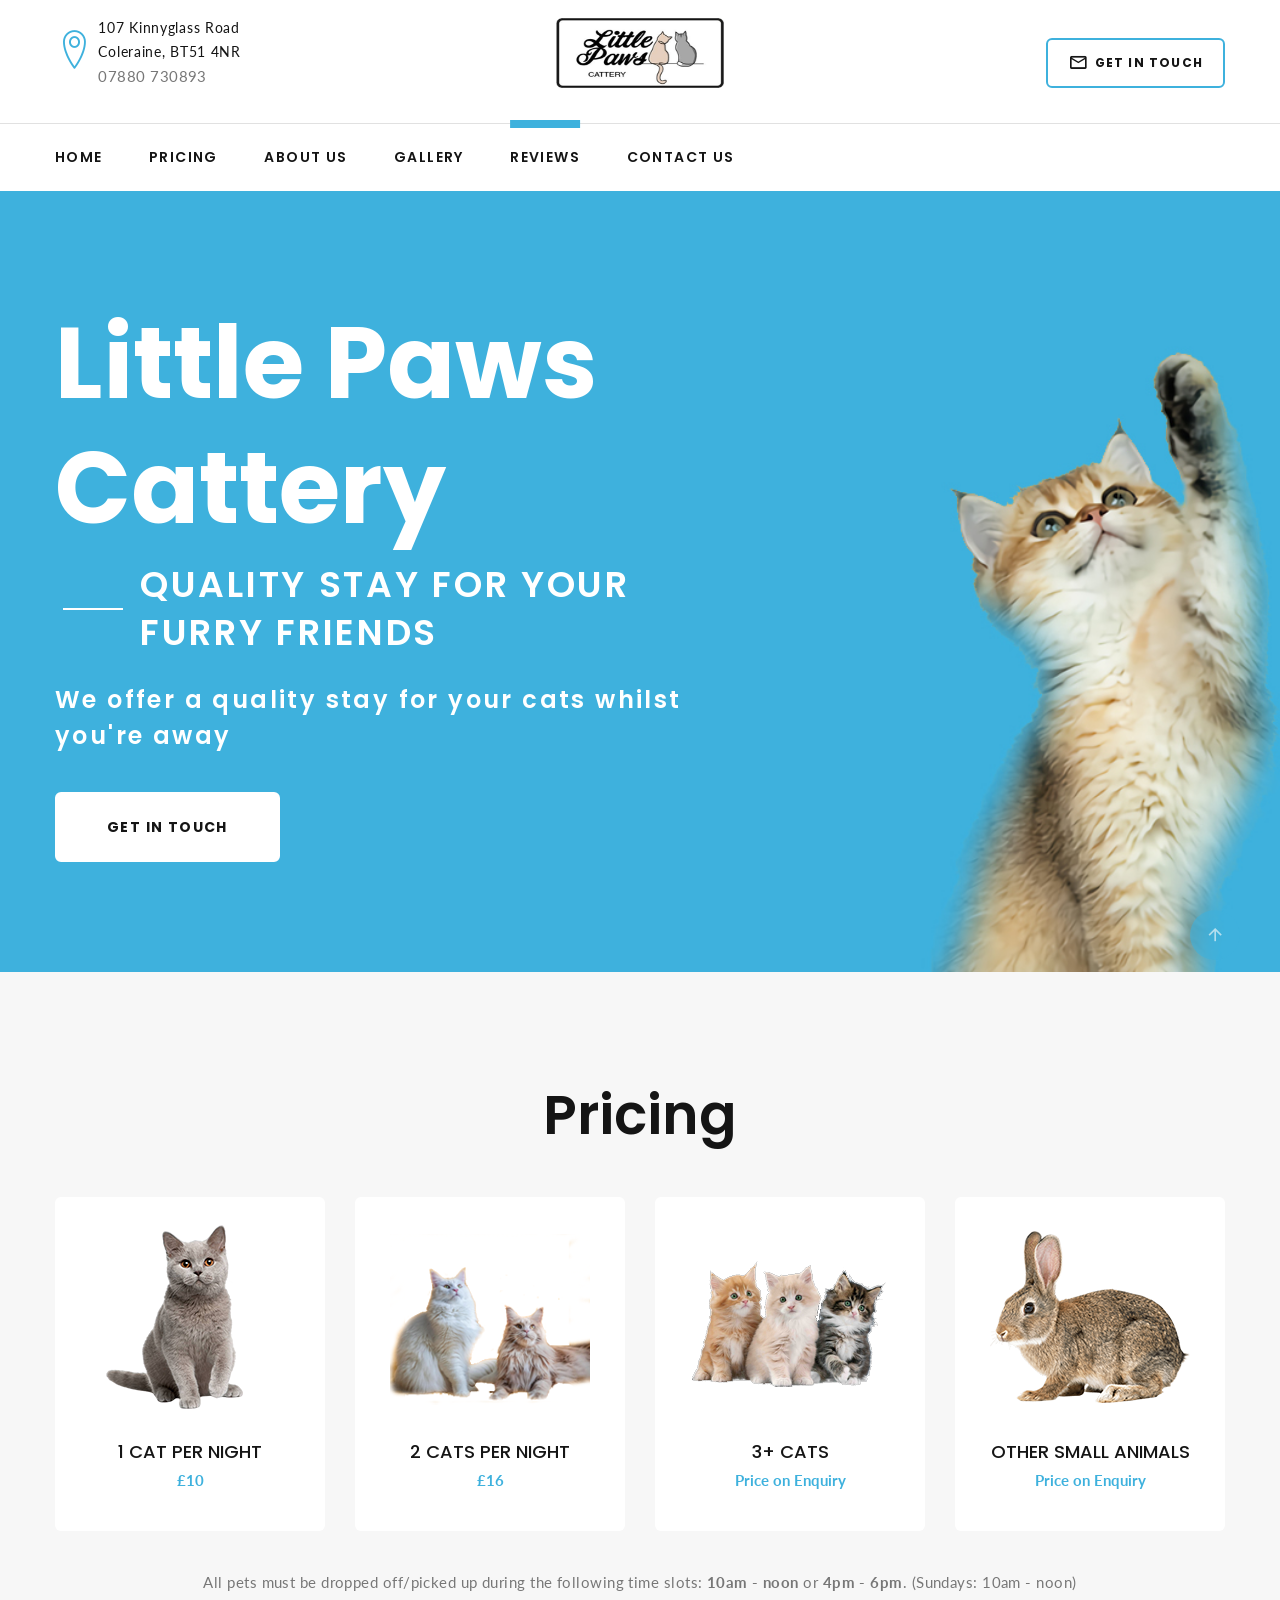
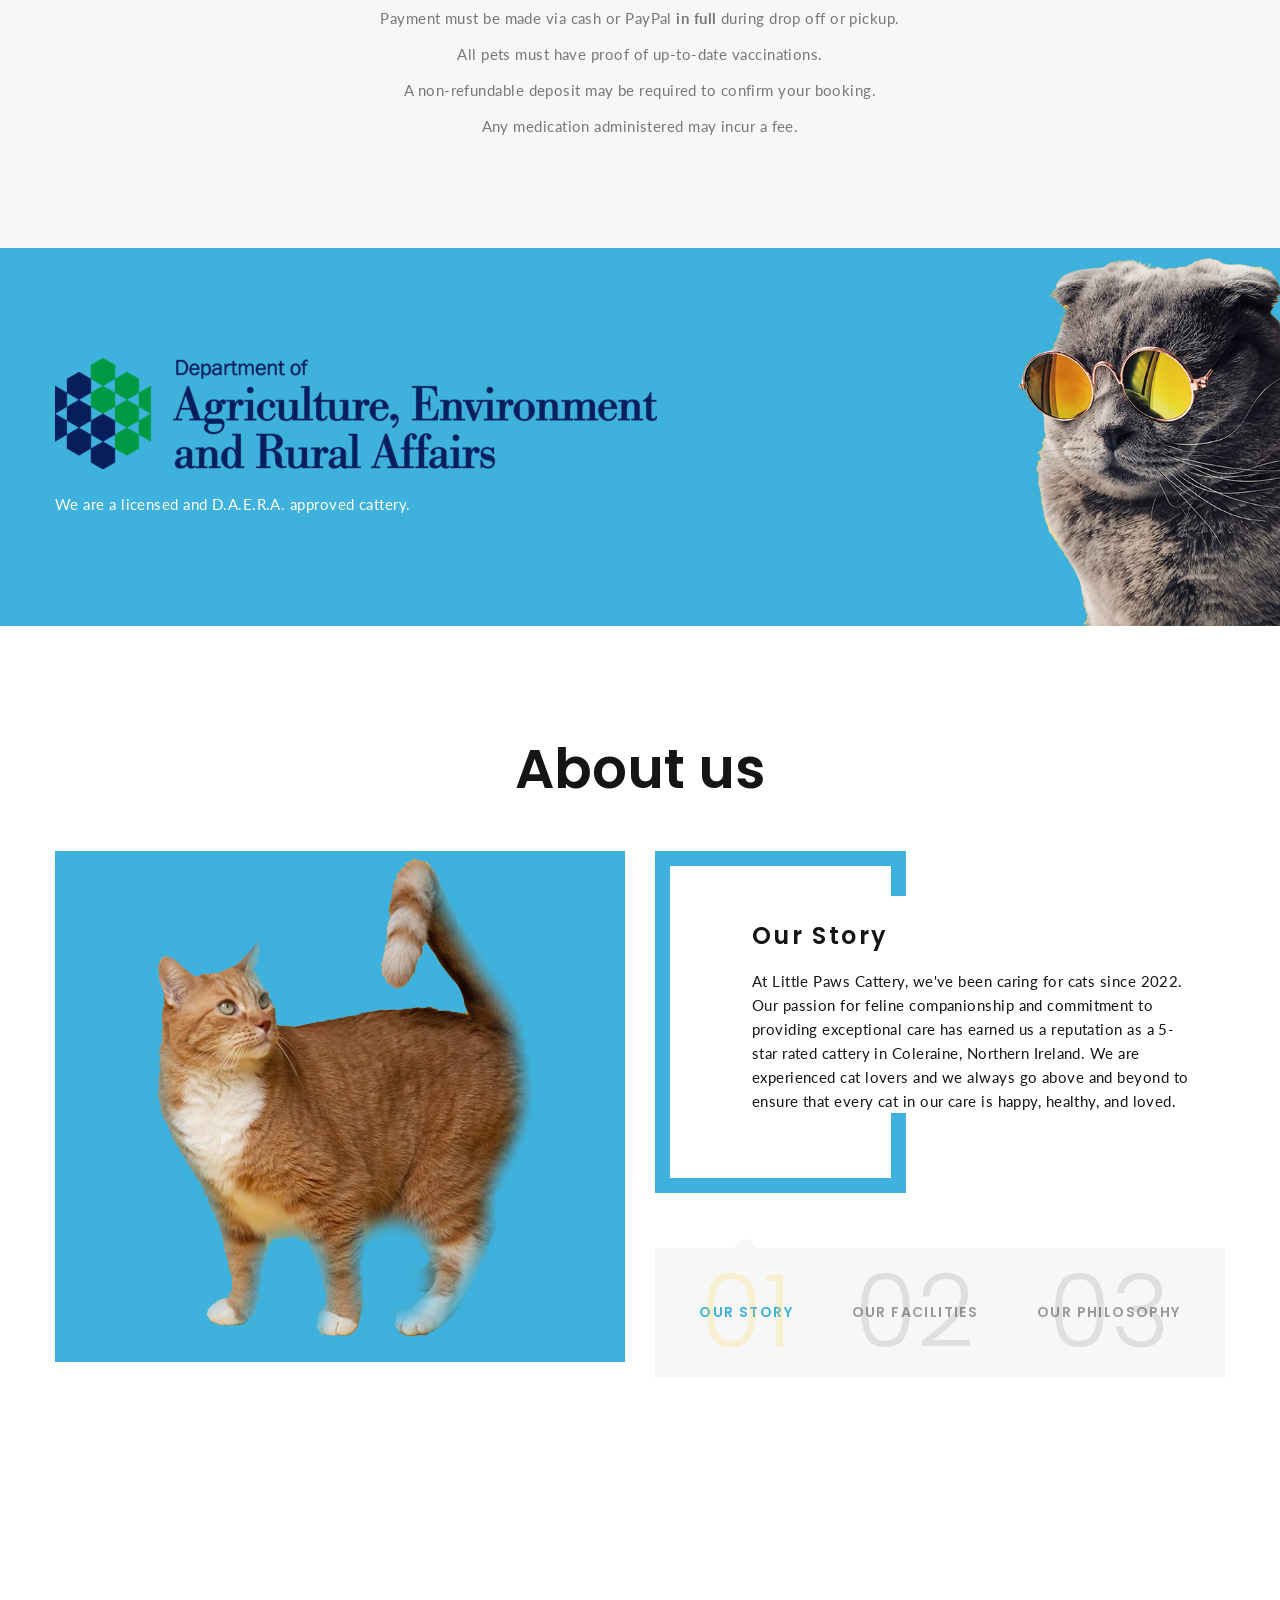
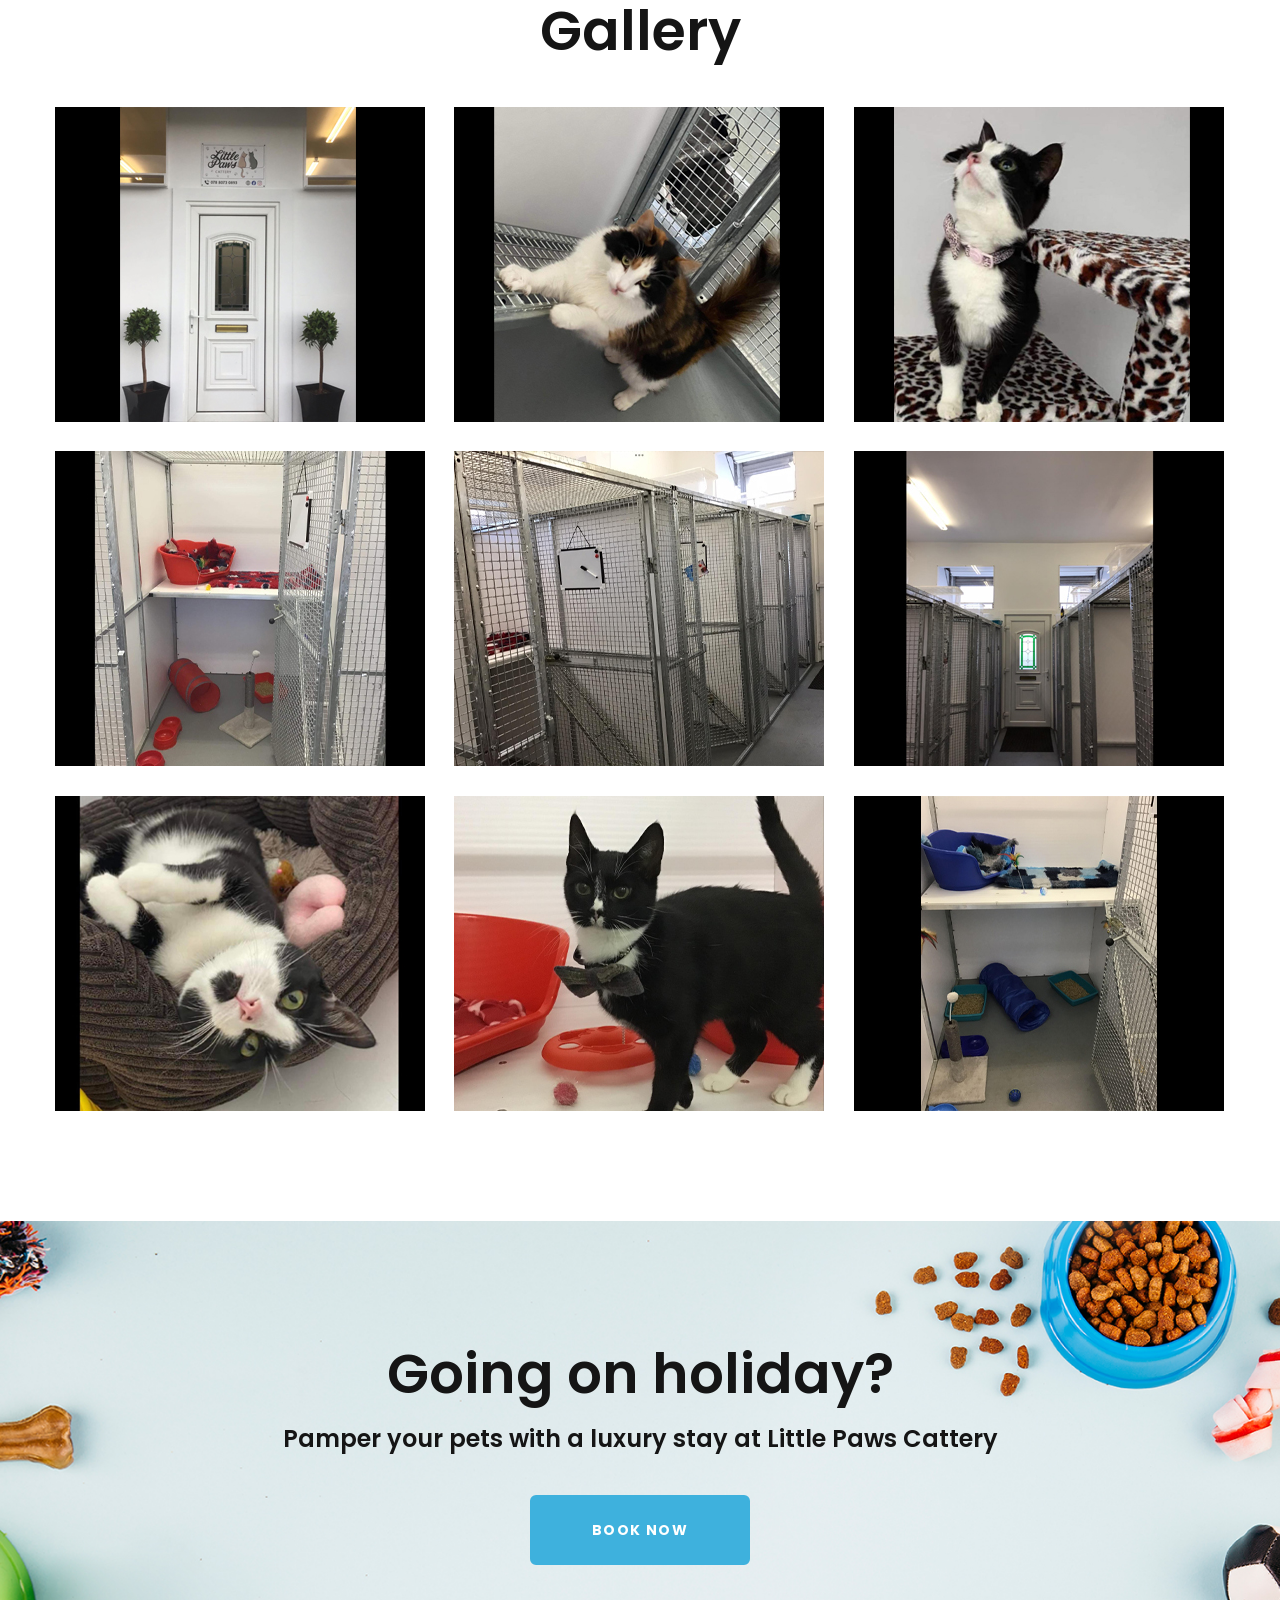
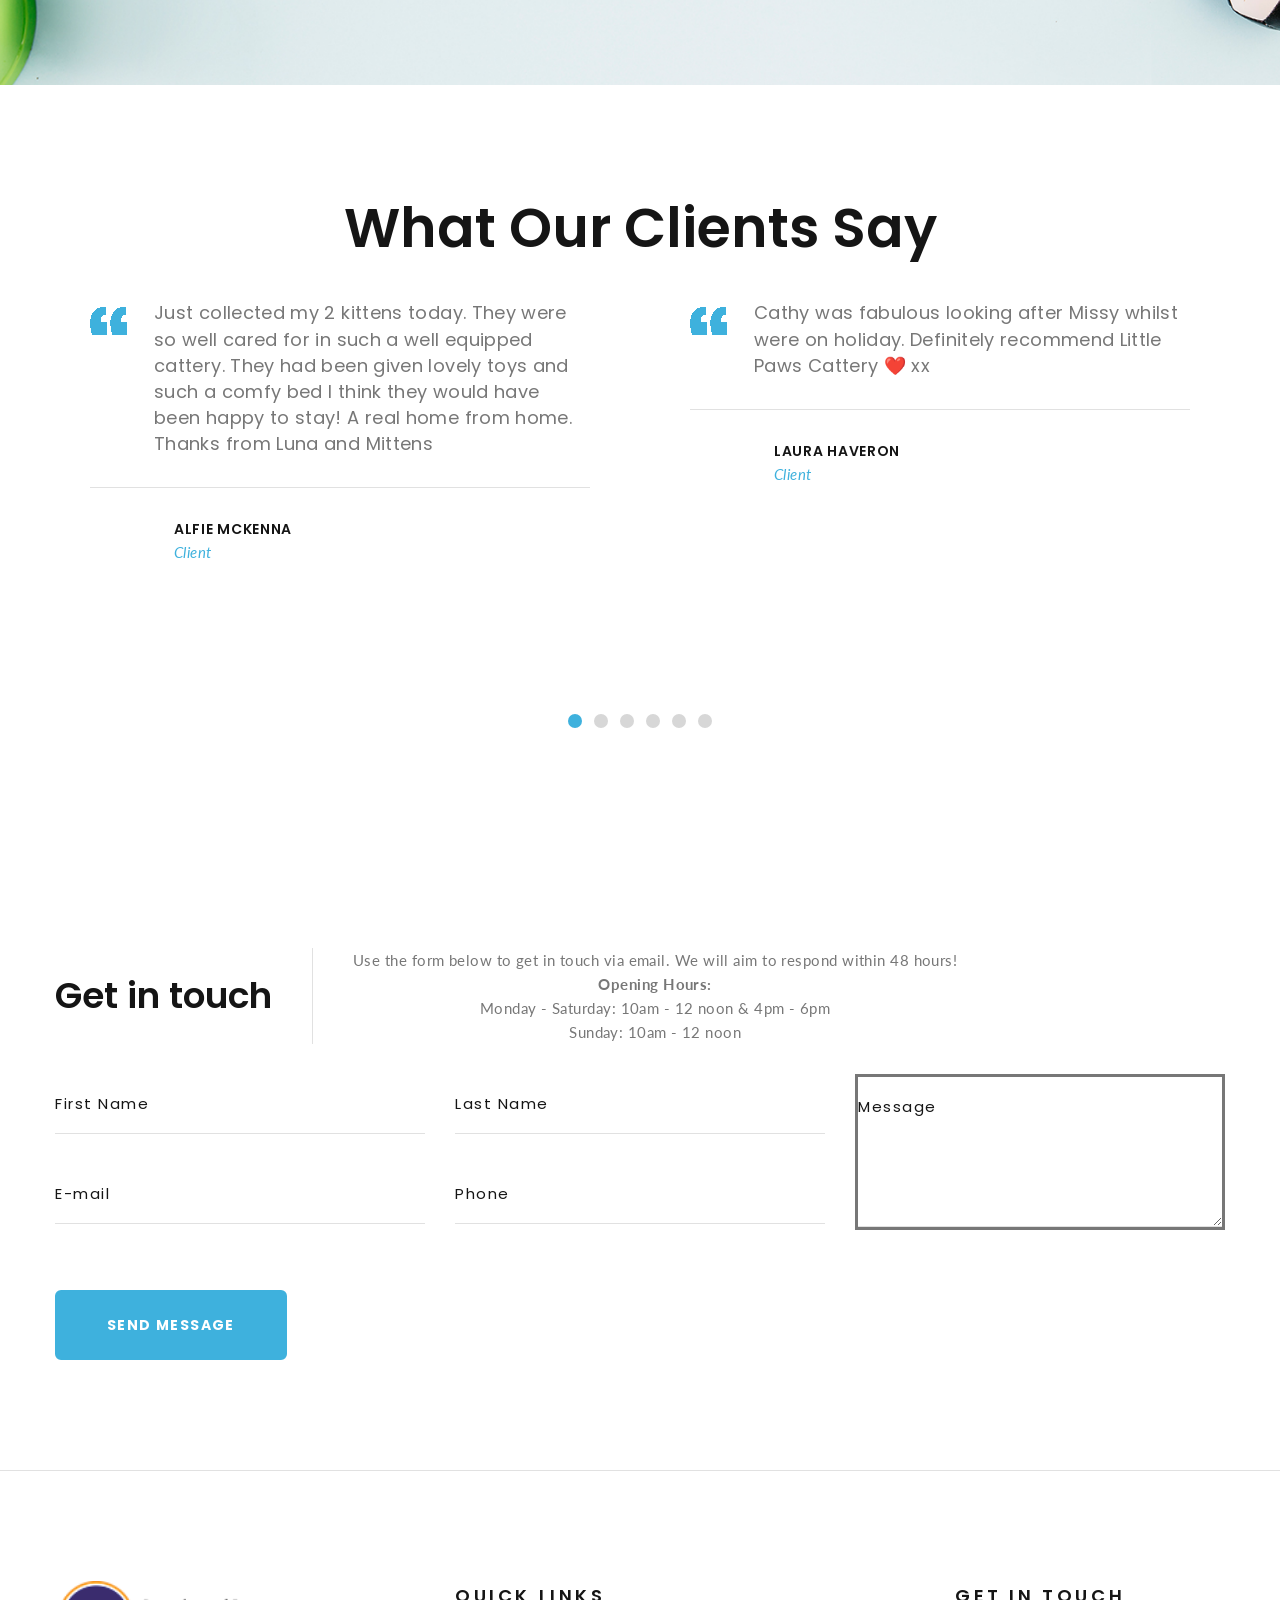
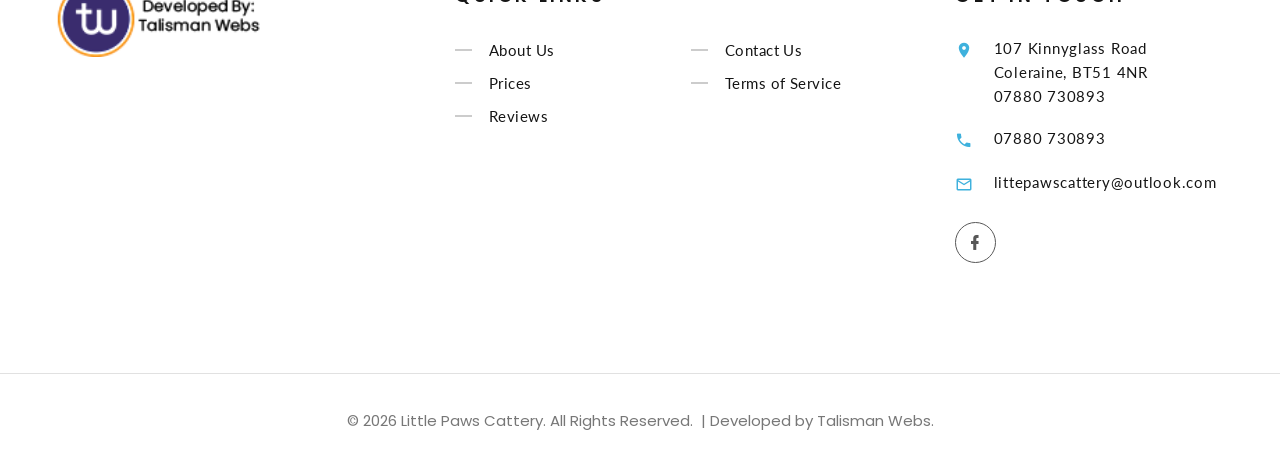
==== commit af6ebc26: "Update 9.9 Price update Opening Hours added" ====
--- a/index.html
+++ b/index.html
@@ -214,7 +214,7 @@
                 </div>
                 <h5 class="product-title"><a href="single-product.html">1 Cat Per Night</a></h5>
                 <div class="product-price-wrap">
-                  <div class="product-price">£8
+                  <div class="product-price">£10
                   </div>
                 </div>
                </div>
@@ -230,7 +230,7 @@
                 </div>
                 <h5 class="product-title"><a href="single-product.html">2 Cats Per Night</a></h5>
                 <div class="product-price-wrap">
-                  <div class="product-price">£14</div>
+                  <div class="product-price">£16</div>
                 </div>
               </div>
               <div class="product-button-wrap">
@@ -268,7 +268,7 @@
           </div>
         </div>
         <br>
-        <p>All pets must be dropped off/picked up during the following time slots: <strong>10am - noon</strong> or <strong>4pm - 6pm</strong></p>
+        <p>All pets must be dropped off/picked up during the following time slots: <strong>10am - noon</strong> or <strong>4pm - 6pm</strong>. (Sundays: 10am - noon)</p>
         <p>Payment must be made via cash or PayPal <strong>in full</strong> during drop off or pickup.</p>
         <p>All pets must have proof of up-to-date vaccinations.</p>
         <p>A non-refundable deposit may be required to confirm your booking.</p>
@@ -694,8 +694,11 @@
         <div class="container">
           <div class="title-classic">
             <h3 class="title-classic-title">Get in touch</h3>
-            <p class="title-classic-subtitle"> Use the form below to get in touch via email. We will aim to respond within 48 hours! <br class="d-none d-lg-block"> You can 
-            also use our livechat option on the bottom left of this page during opening hours.</p>
+            <p class="title-classic-subtitle"> Use the form below to get in touch via email. We will aim to respond within 48 hours! <br class="d-none d-lg-block"> <strong>Opening Hours:</strong>
+              <br class="d-none d-lg-block">
+            Monday - Saturday: 10am - 12 noon & 4pm - 6pm
+            <br class="d-none d-lg-block">
+          Sunday: 10am - 12 noon</p>
           </div>
           <form class="rd-form rd-mailform" data-form-output="form-output-global" data-form-type="contact" name="Contact Form" data-netlify="true" netlify-honeypot="bot-field" action="">
             <div class="row row-20 row-md-30">
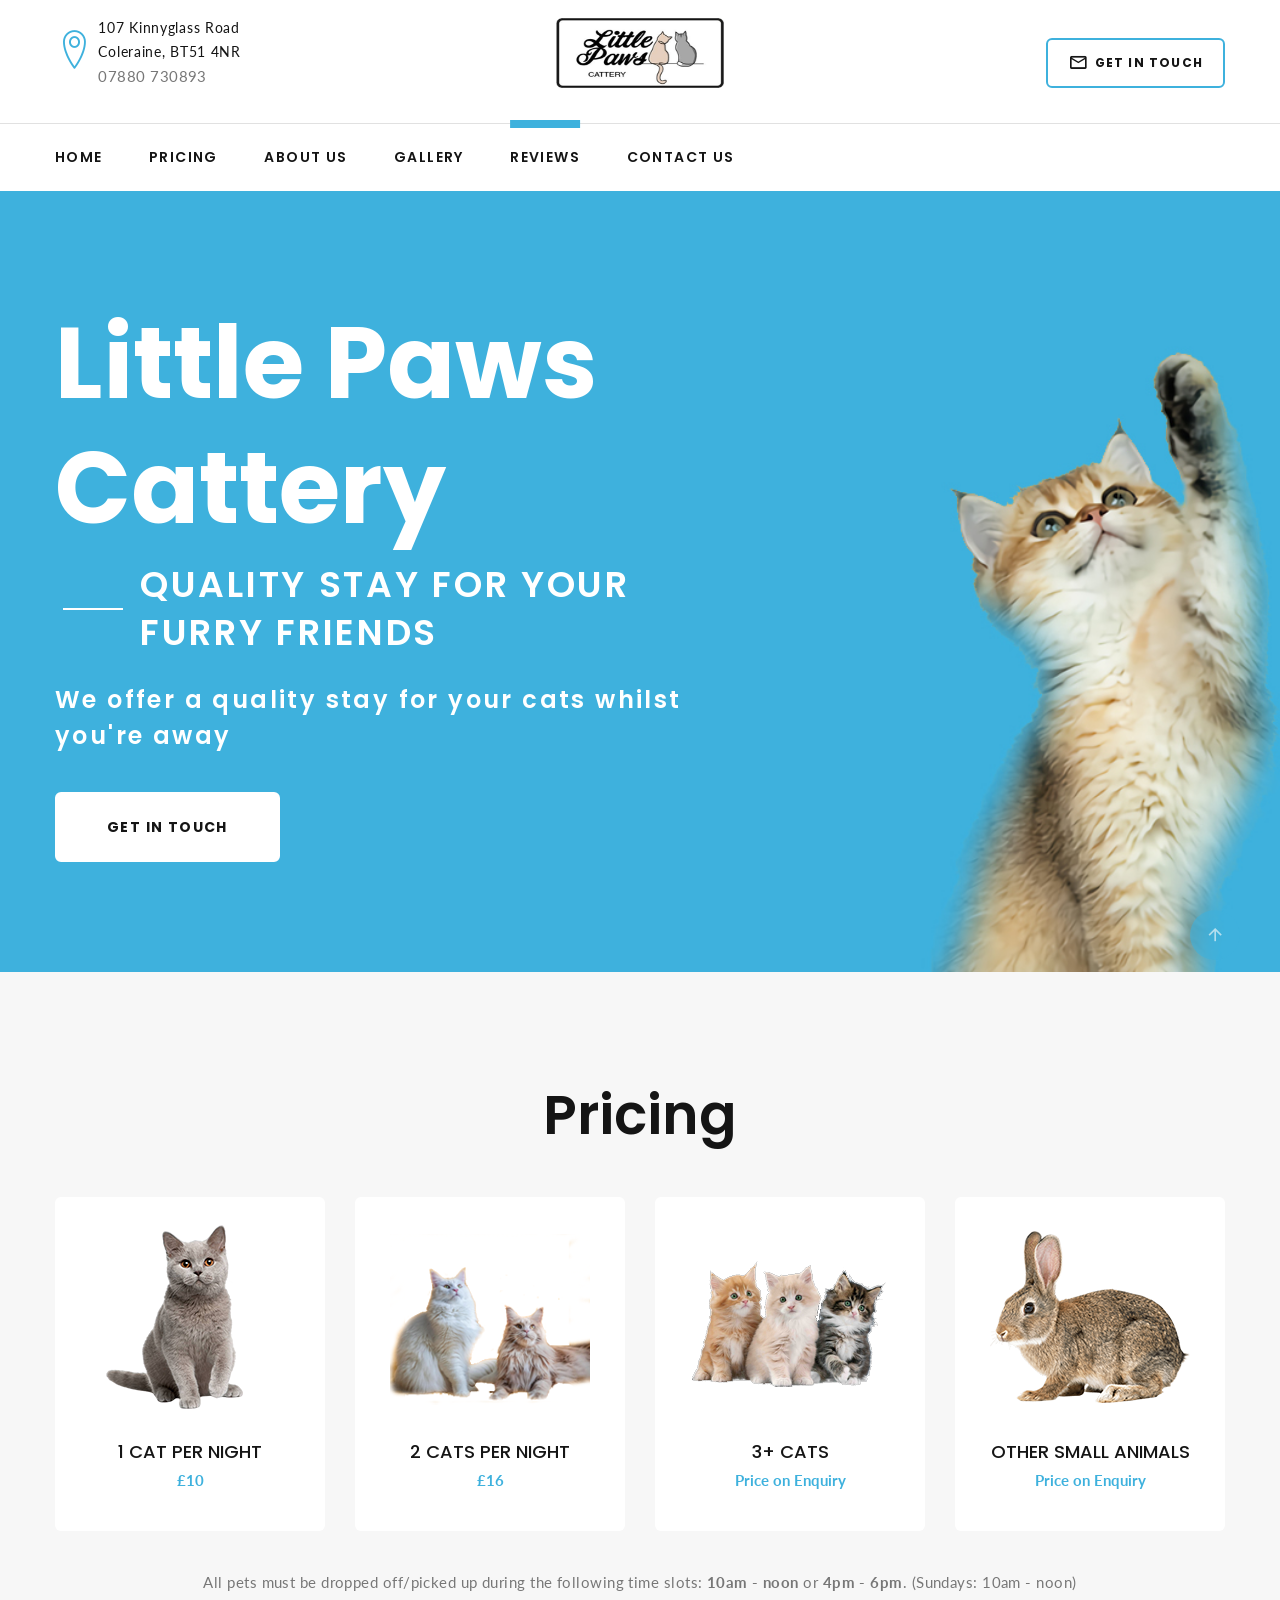
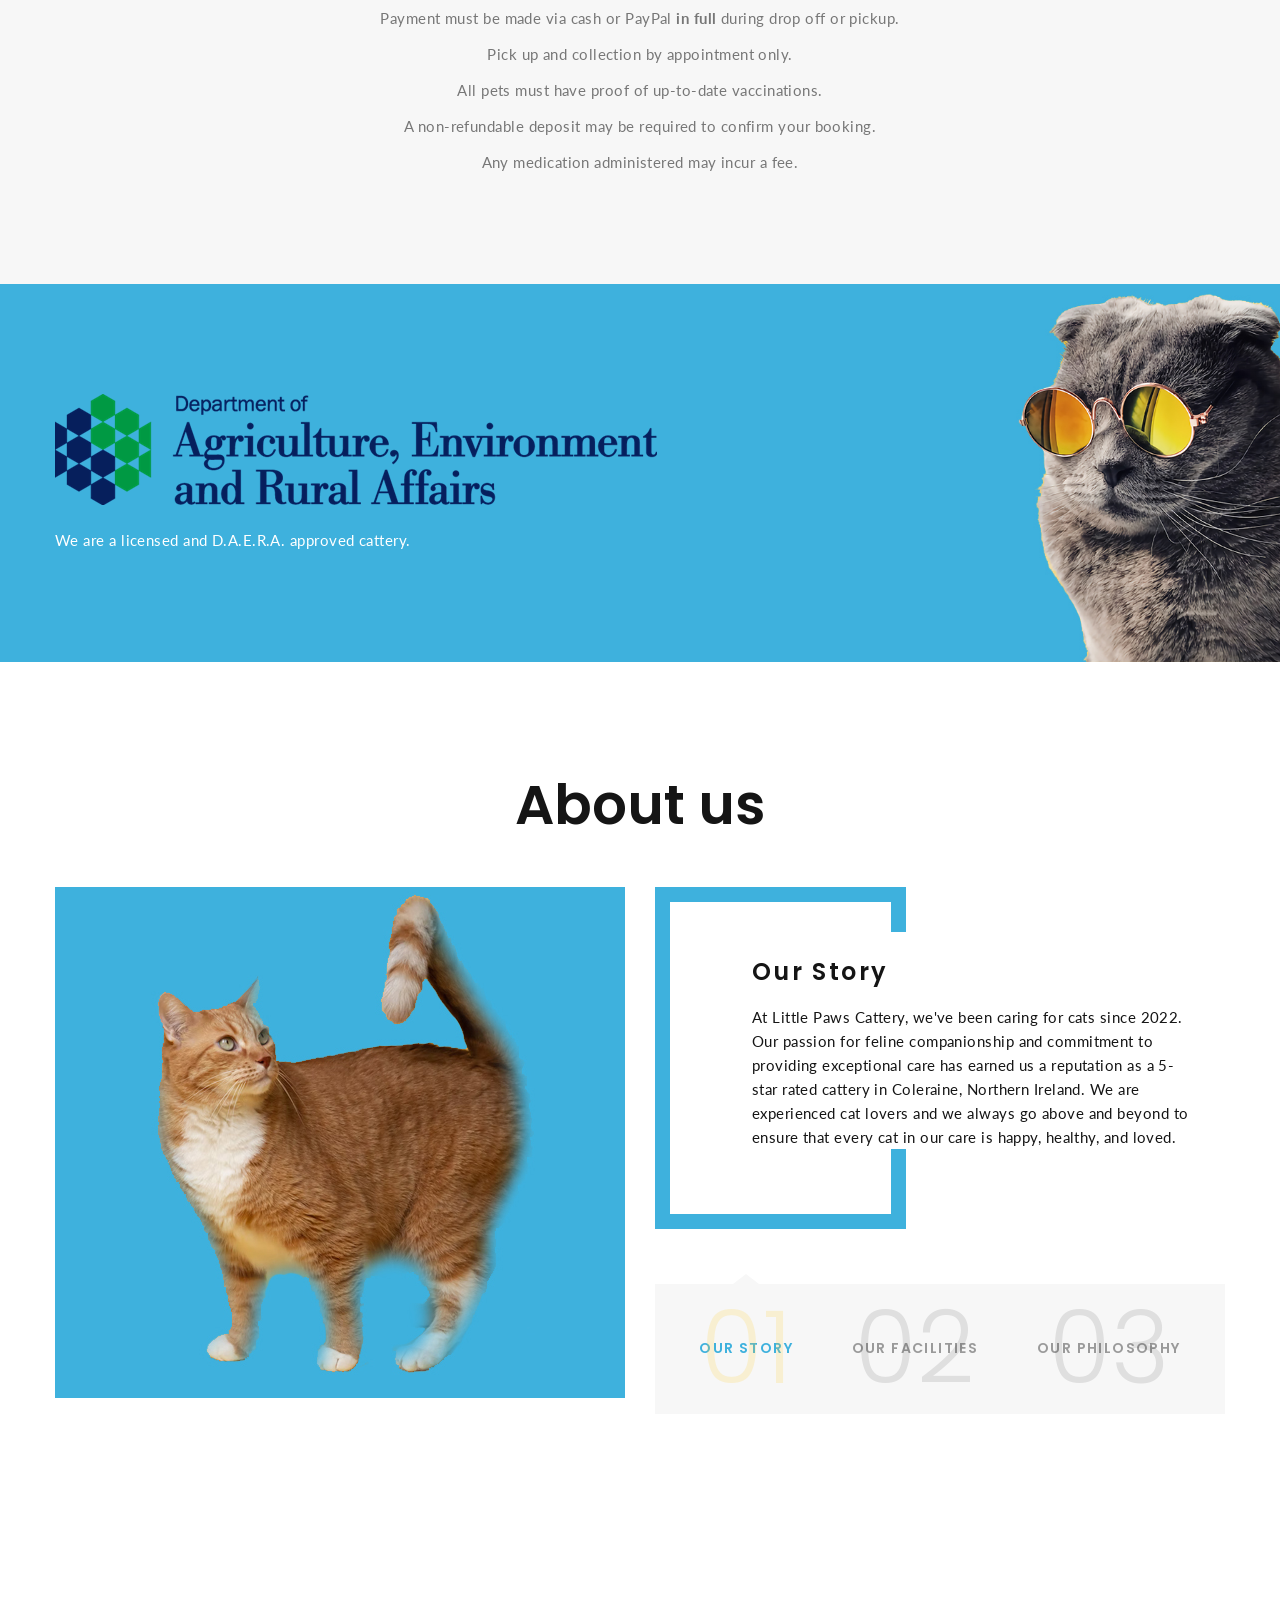
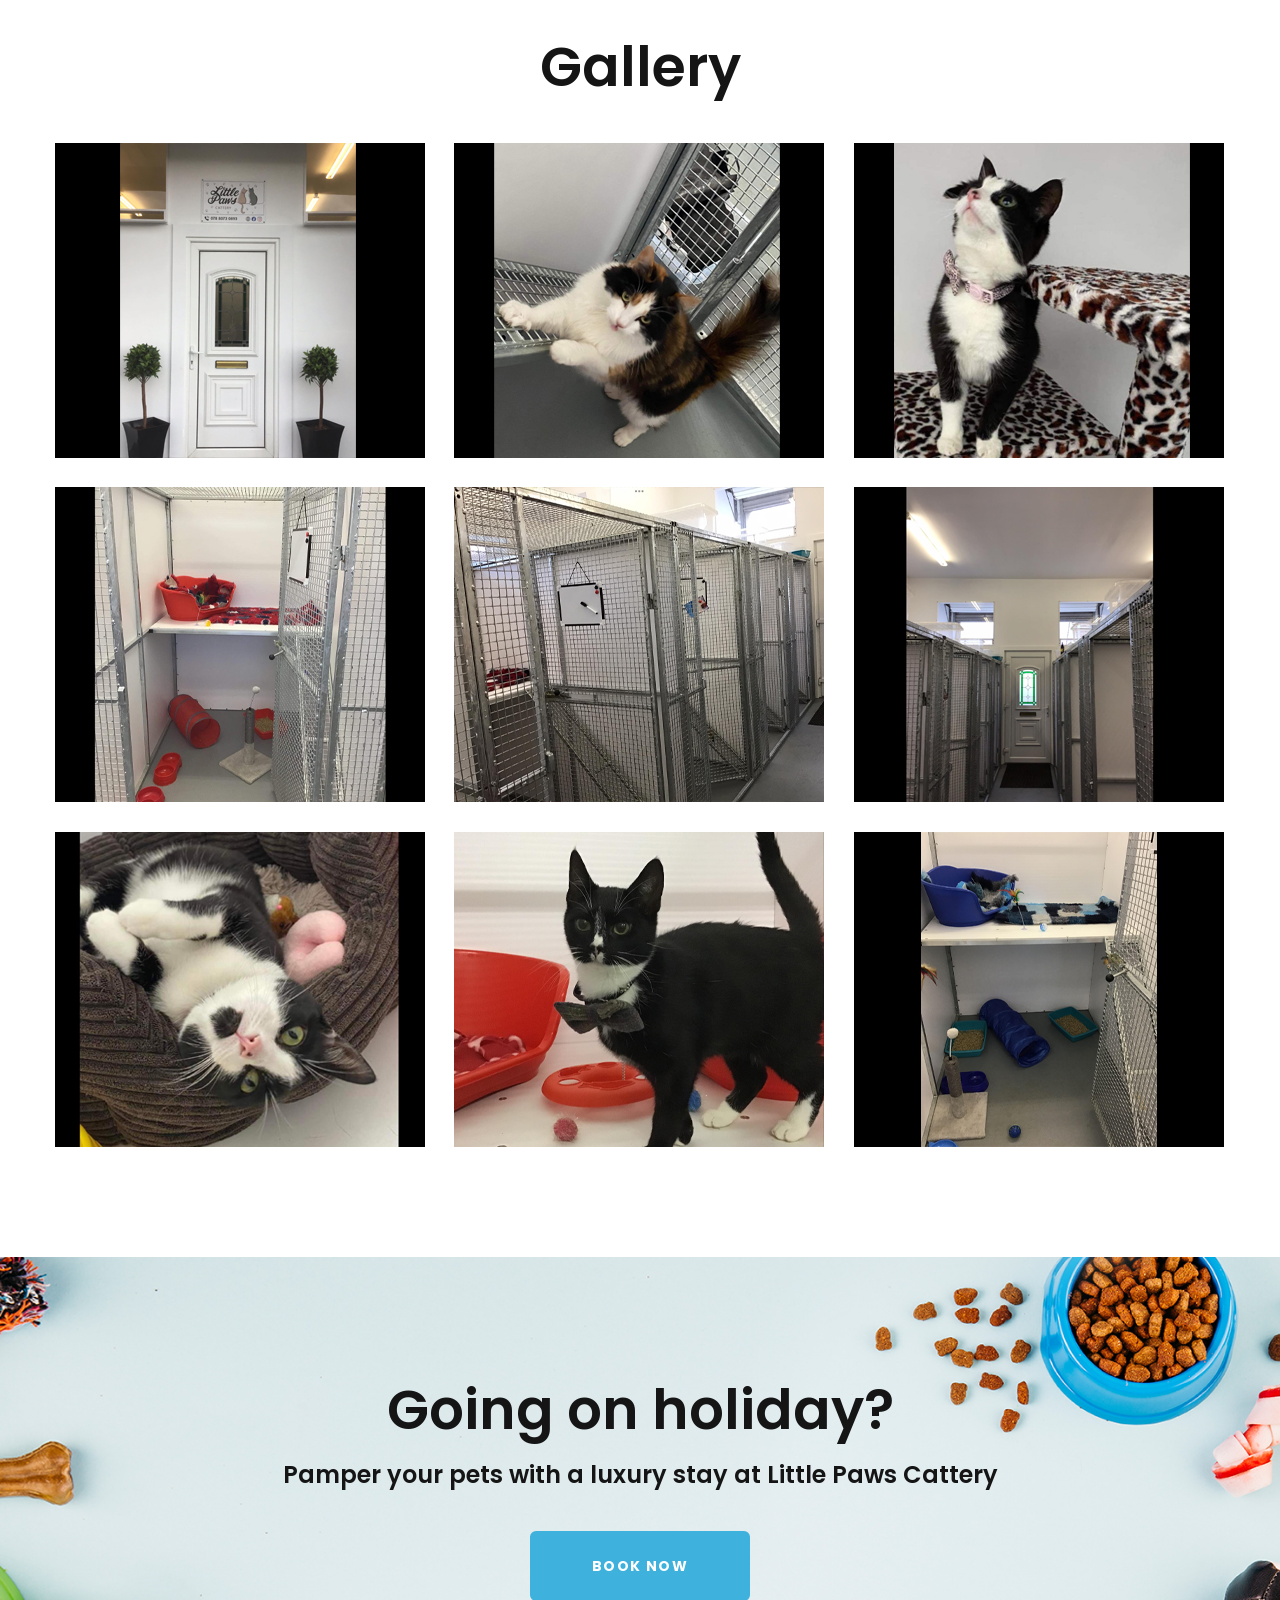
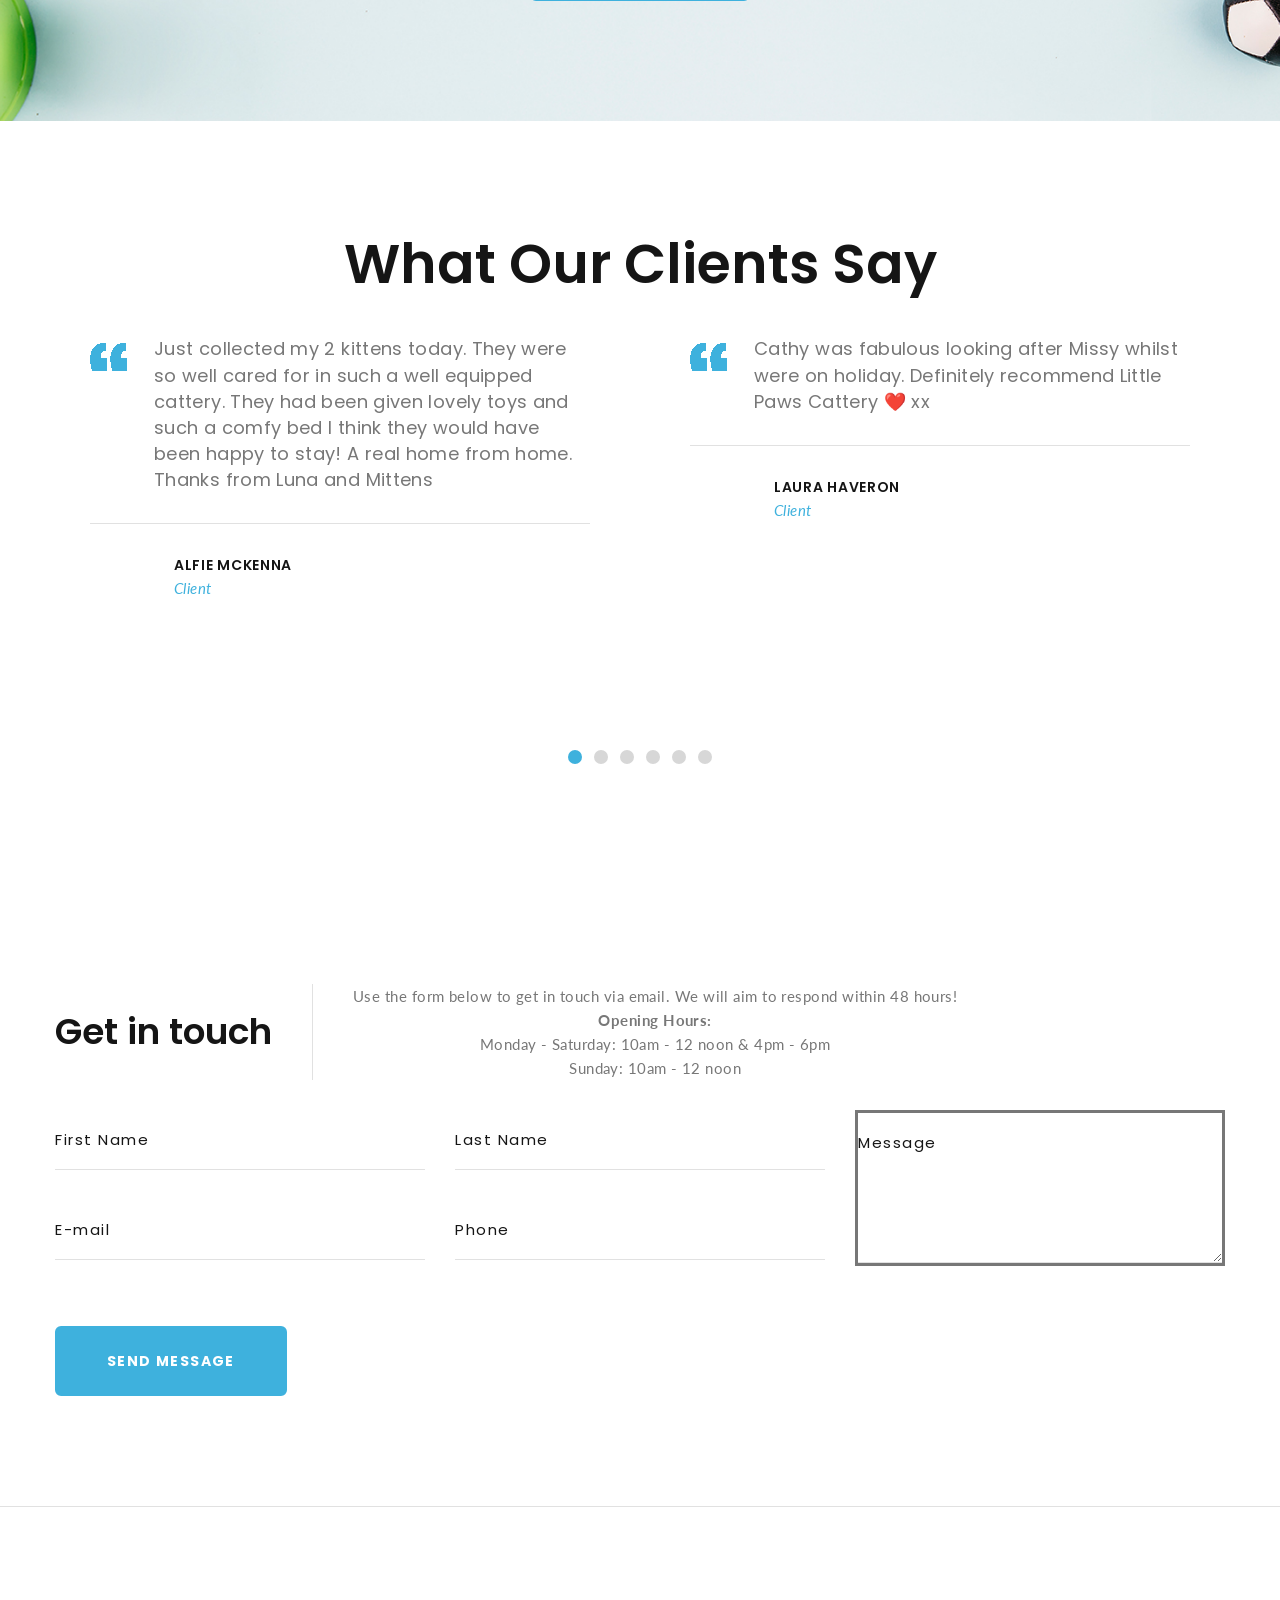
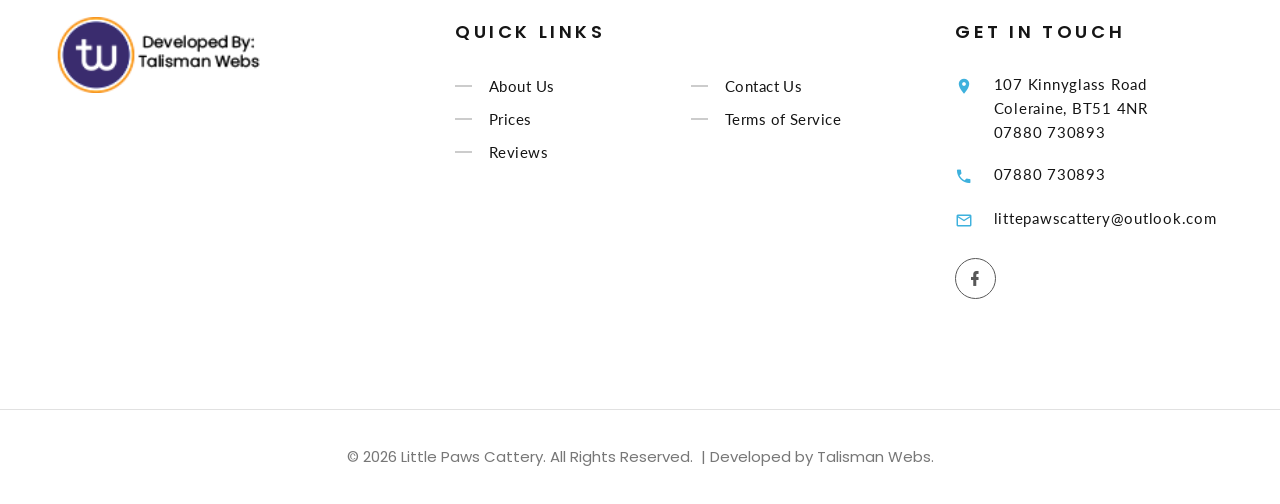
==== commit cdec8af8: "Update 9.91 Extra line added under pricing" ====
--- a/index.html
+++ b/index.html
@@ -270,6 +270,7 @@
         <br>
         <p>All pets must be dropped off/picked up during the following time slots: <strong>10am - noon</strong> or <strong>4pm - 6pm</strong>. (Sundays: 10am - noon)</p>
         <p>Payment must be made via cash or PayPal <strong>in full</strong> during drop off or pickup.</p>
+        <p>Pick up and collection by appointment only.</p>
         <p>All pets must have proof of up-to-date vaccinations.</p>
         <p>A non-refundable deposit may be required to confirm your booking.</p>
         <p>Any medication administered may incur a fee.</p>
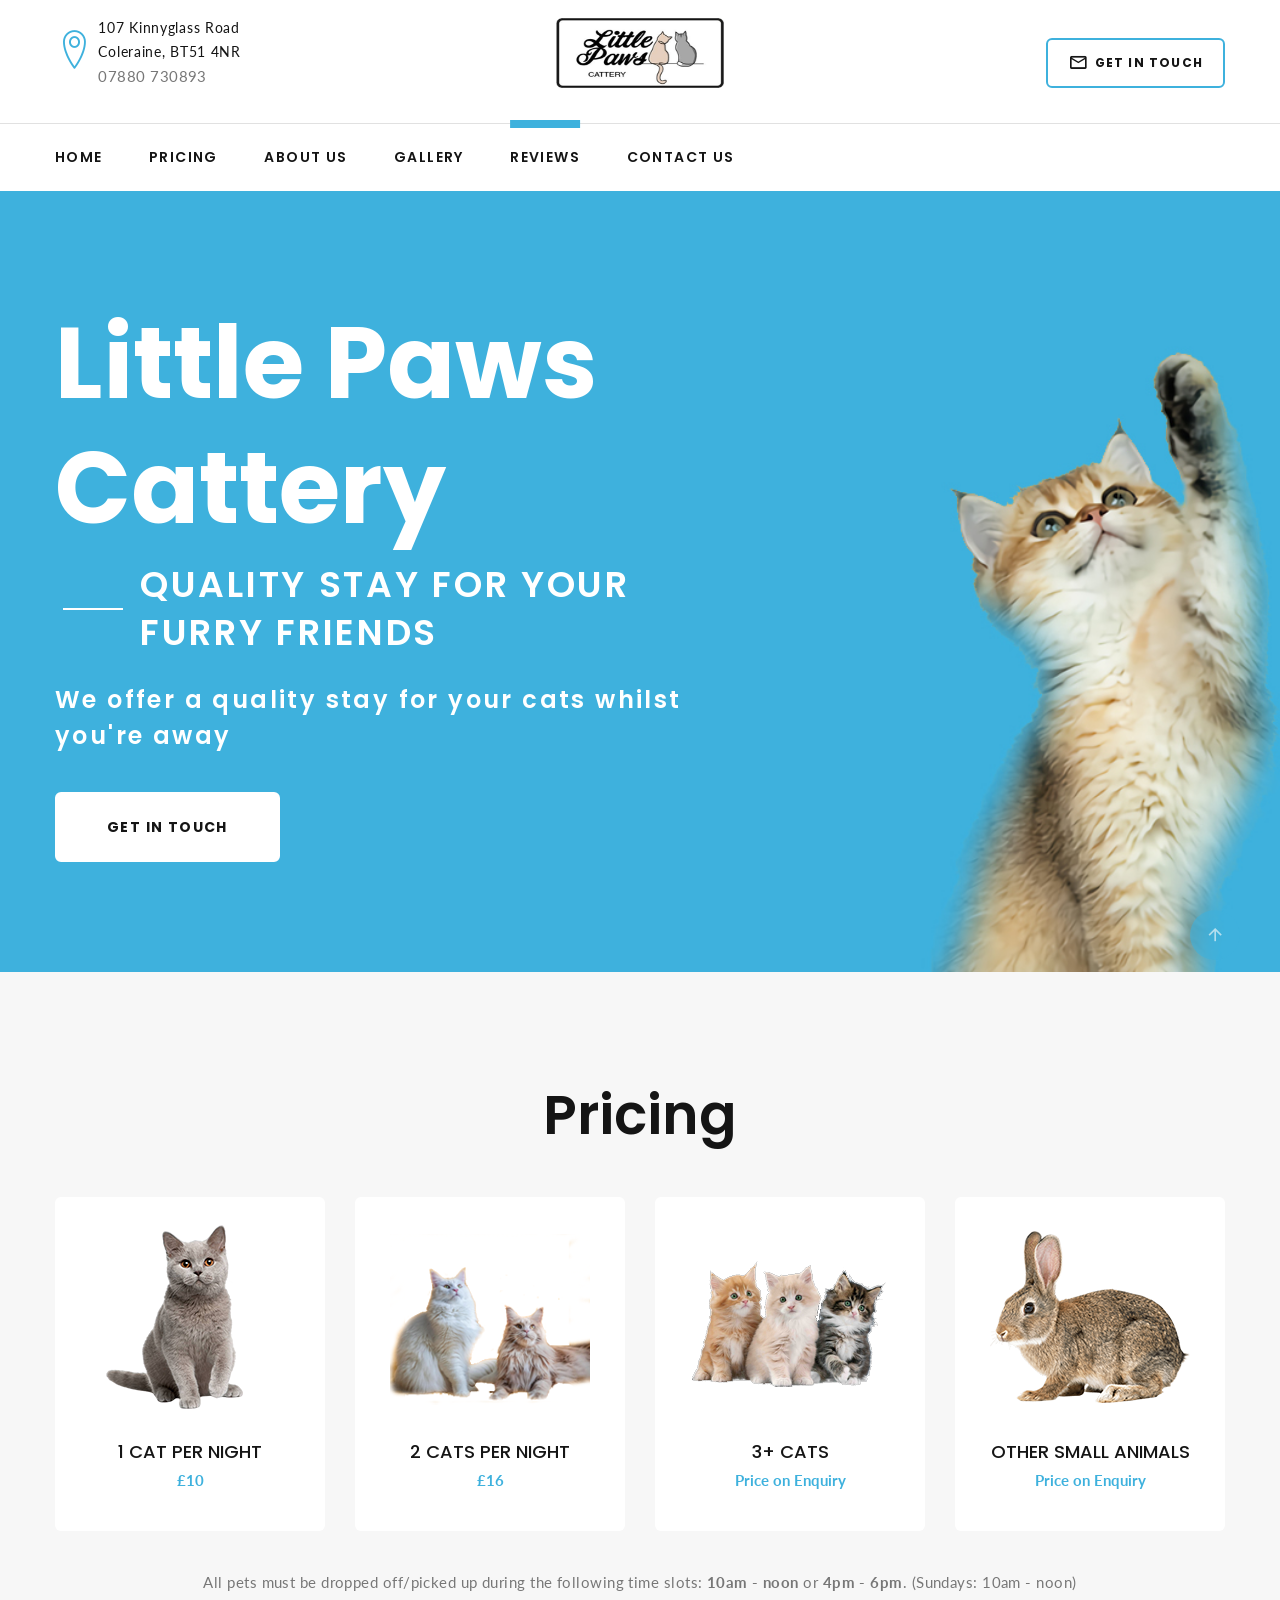
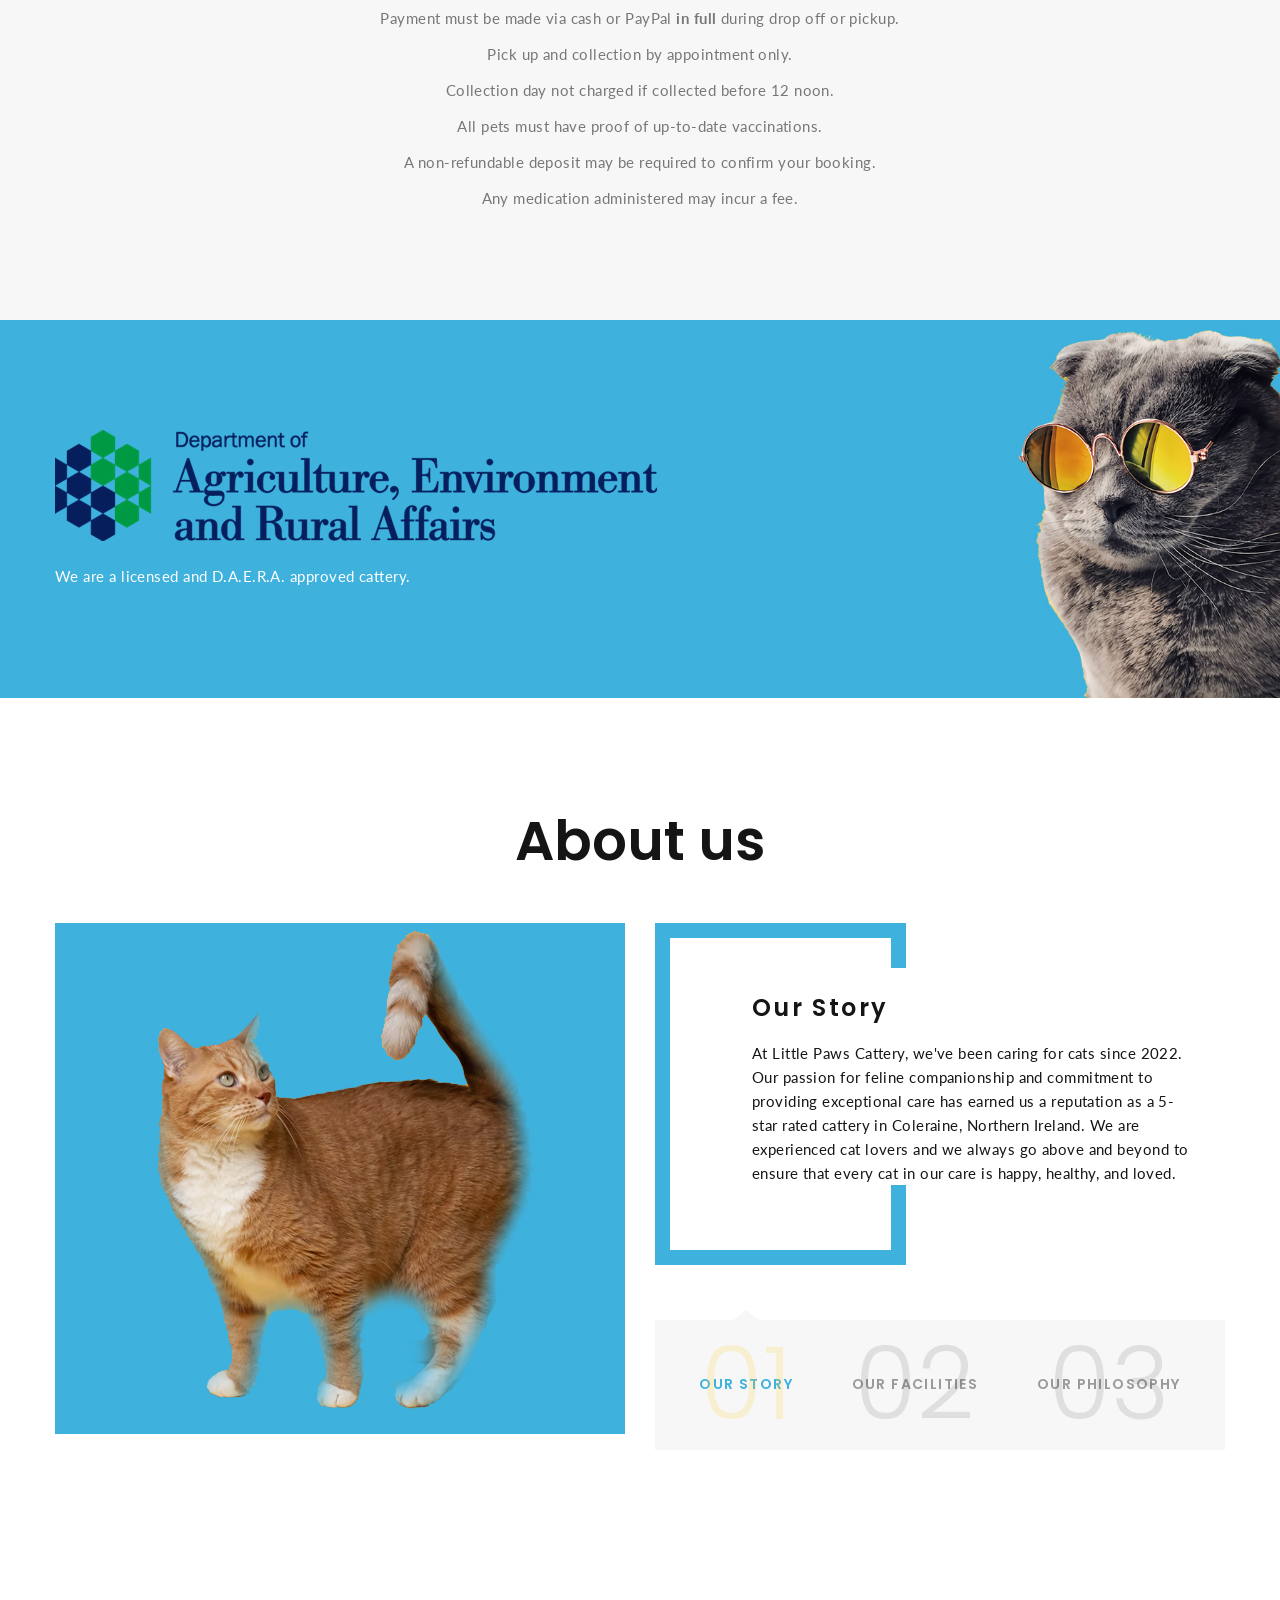
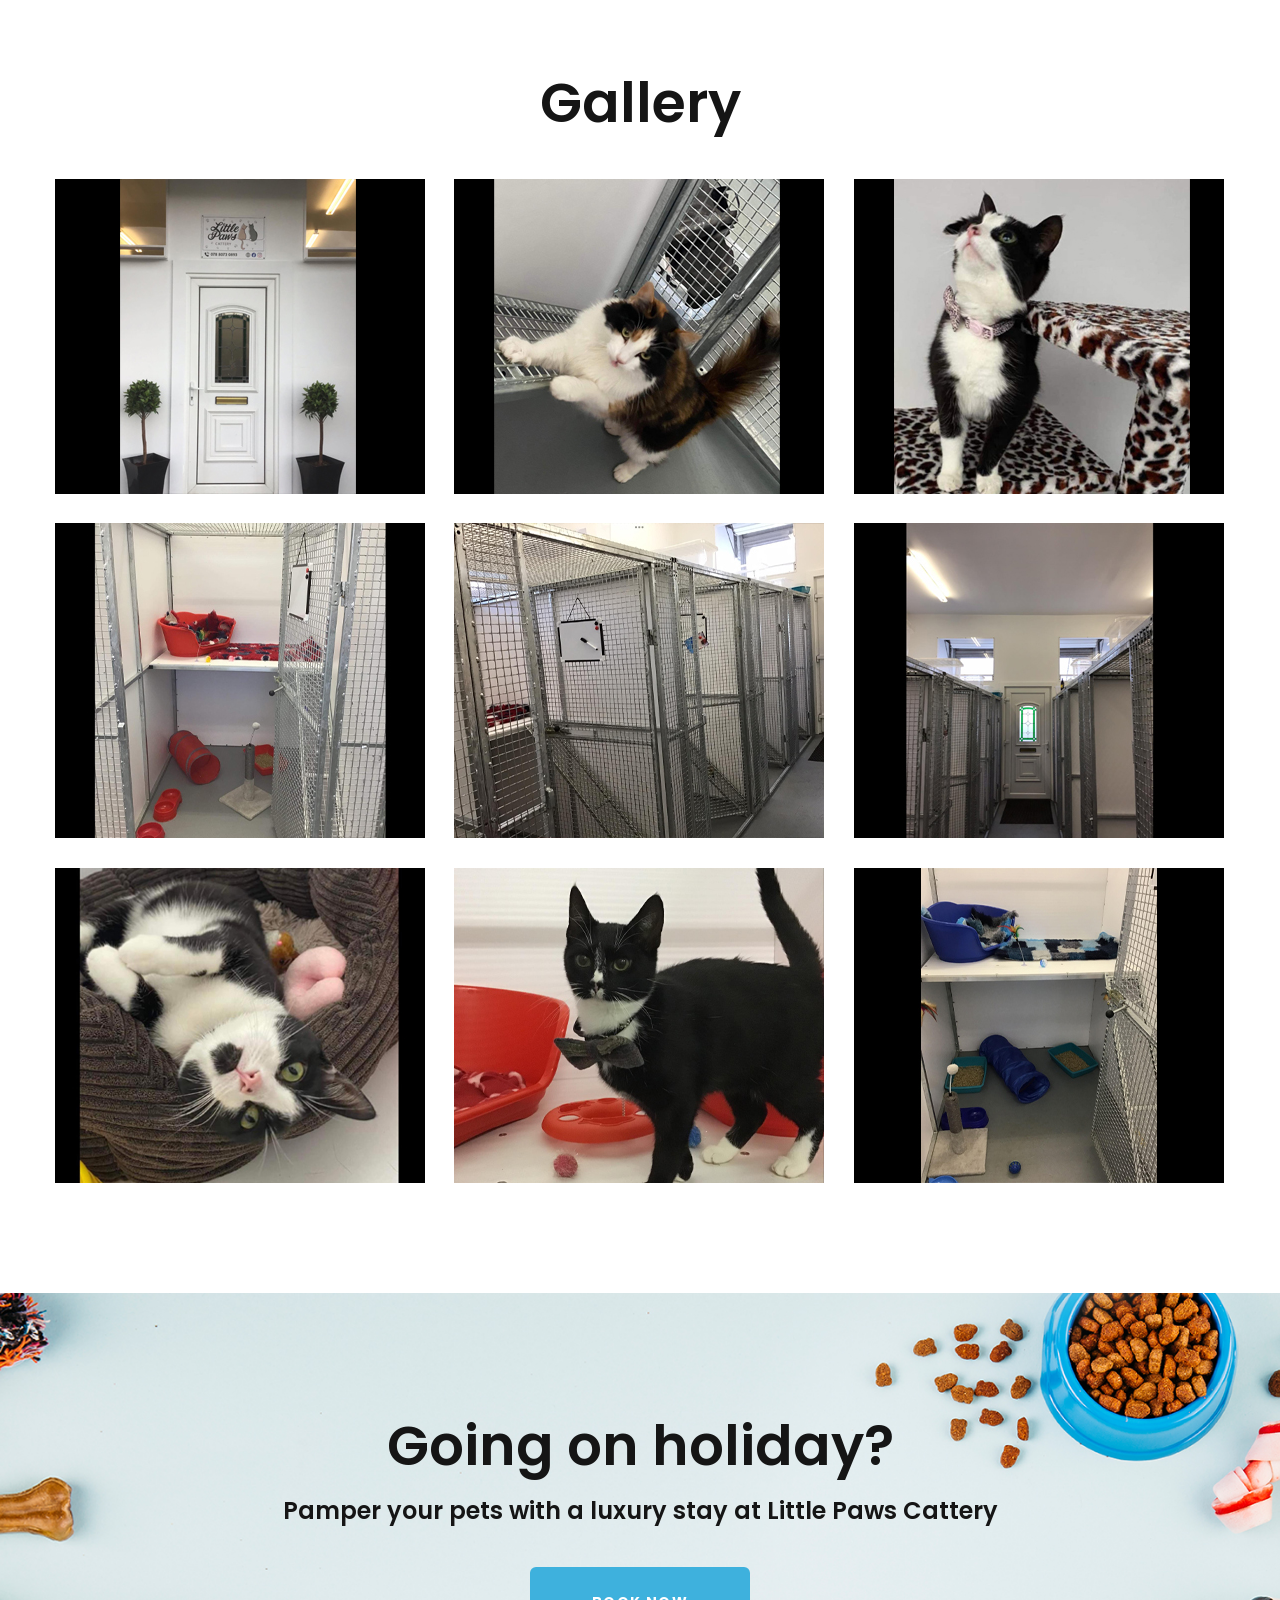
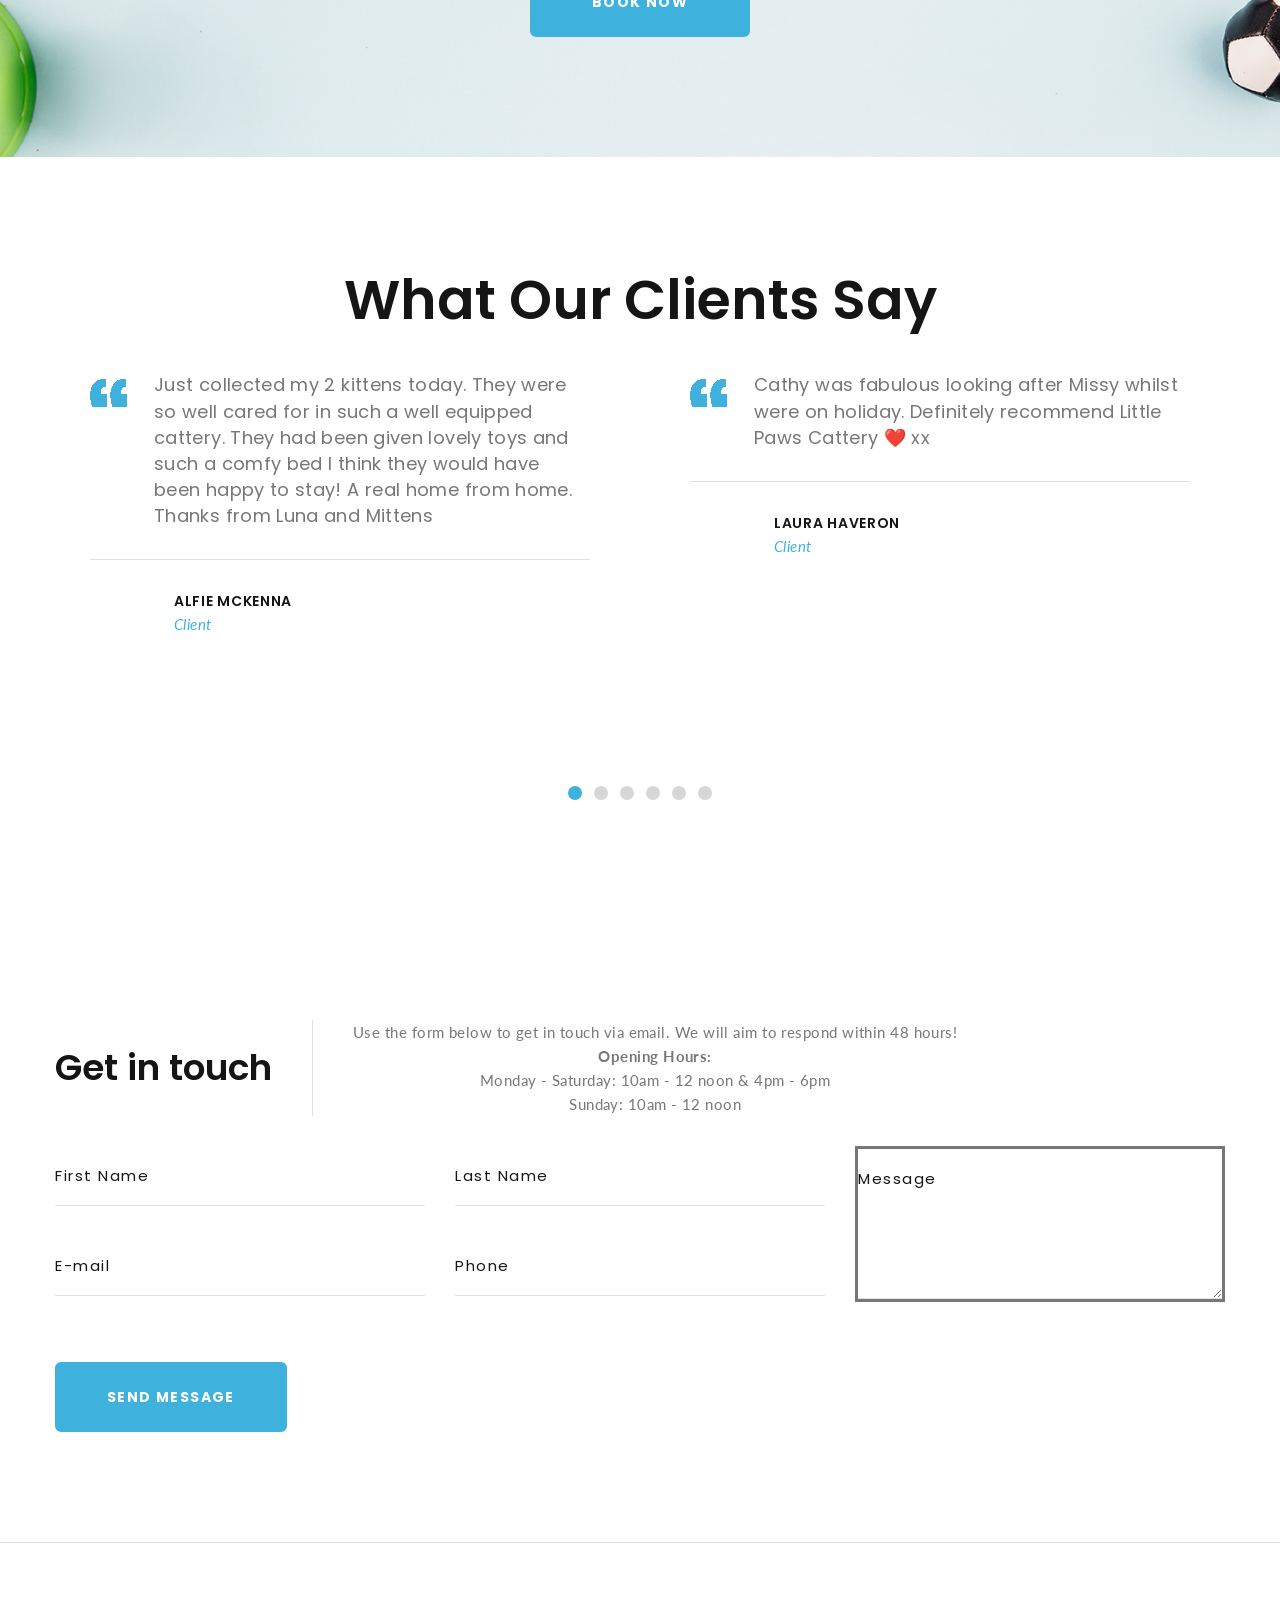
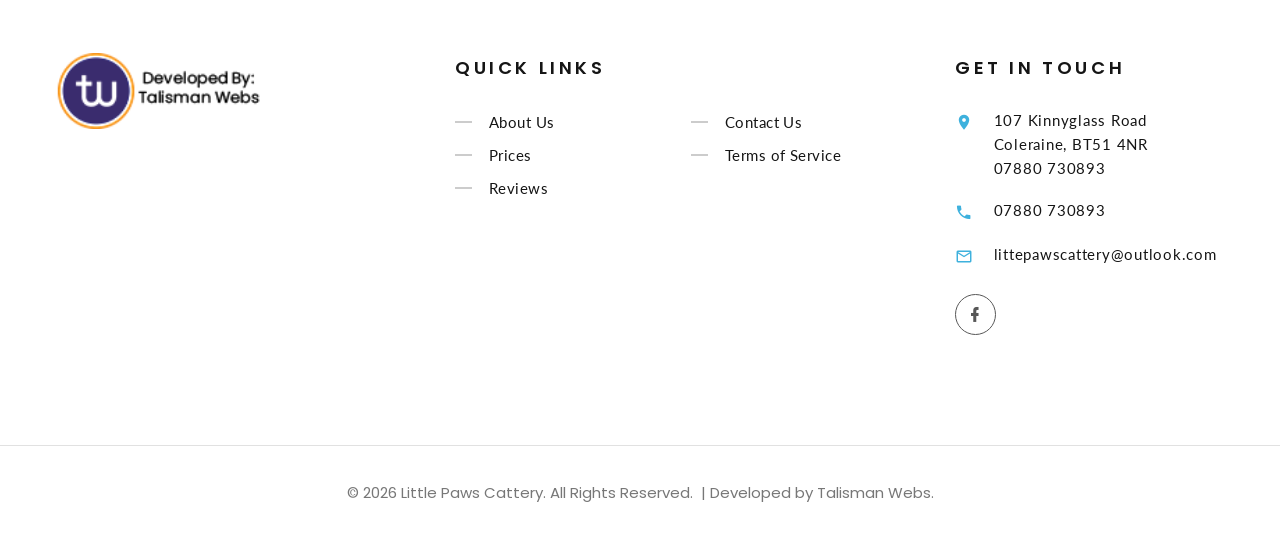
==== commit ae9a47bb: "Update 9.92 Another line added under pricing" ====
--- a/index.html
+++ b/index.html
@@ -271,6 +271,7 @@
         <p>All pets must be dropped off/picked up during the following time slots: <strong>10am - noon</strong> or <strong>4pm - 6pm</strong>. (Sundays: 10am - noon)</p>
         <p>Payment must be made via cash or PayPal <strong>in full</strong> during drop off or pickup.</p>
         <p>Pick up and collection by appointment only.</p>
+        <p>Collection day not charged if collected before 12 noon.</p>
         <p>All pets must have proof of up-to-date vaccinations.</p>
         <p>A non-refundable deposit may be required to confirm your booking.</p>
         <p>Any medication administered may incur a fee.</p>
